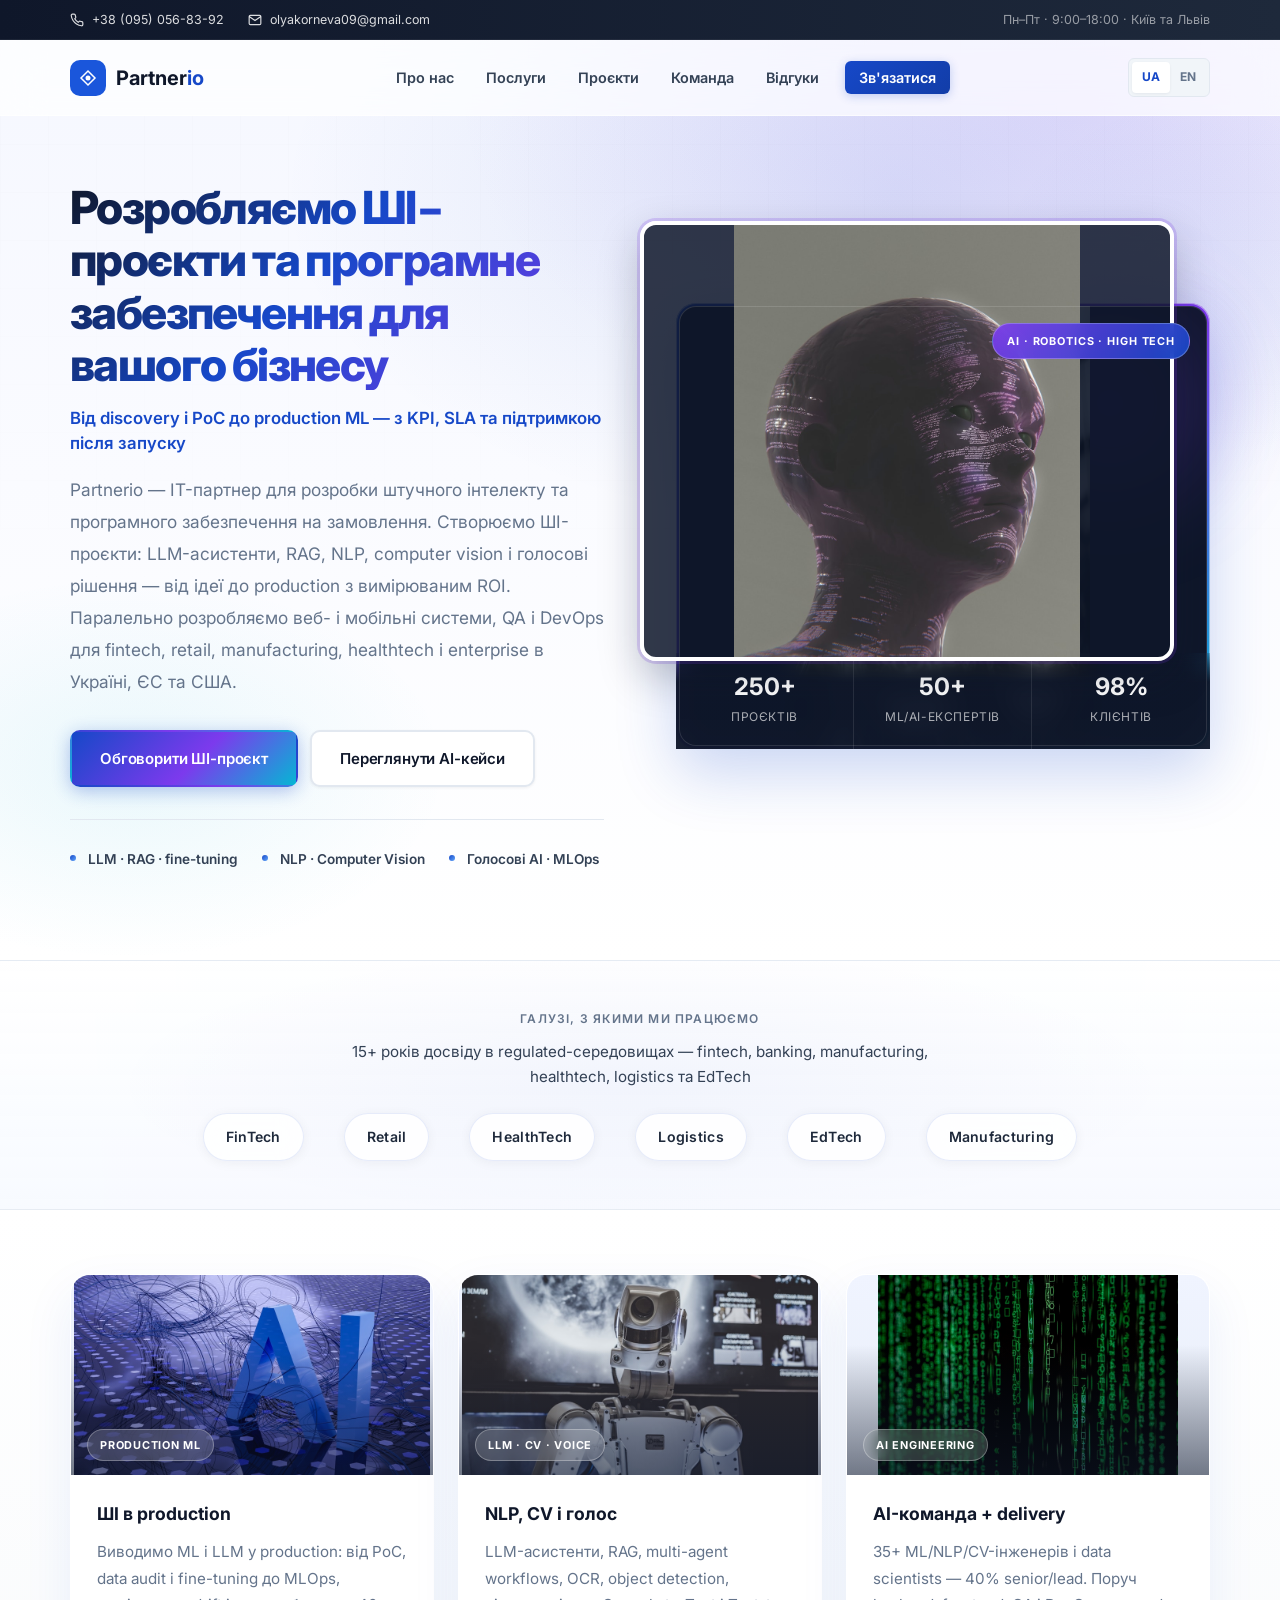
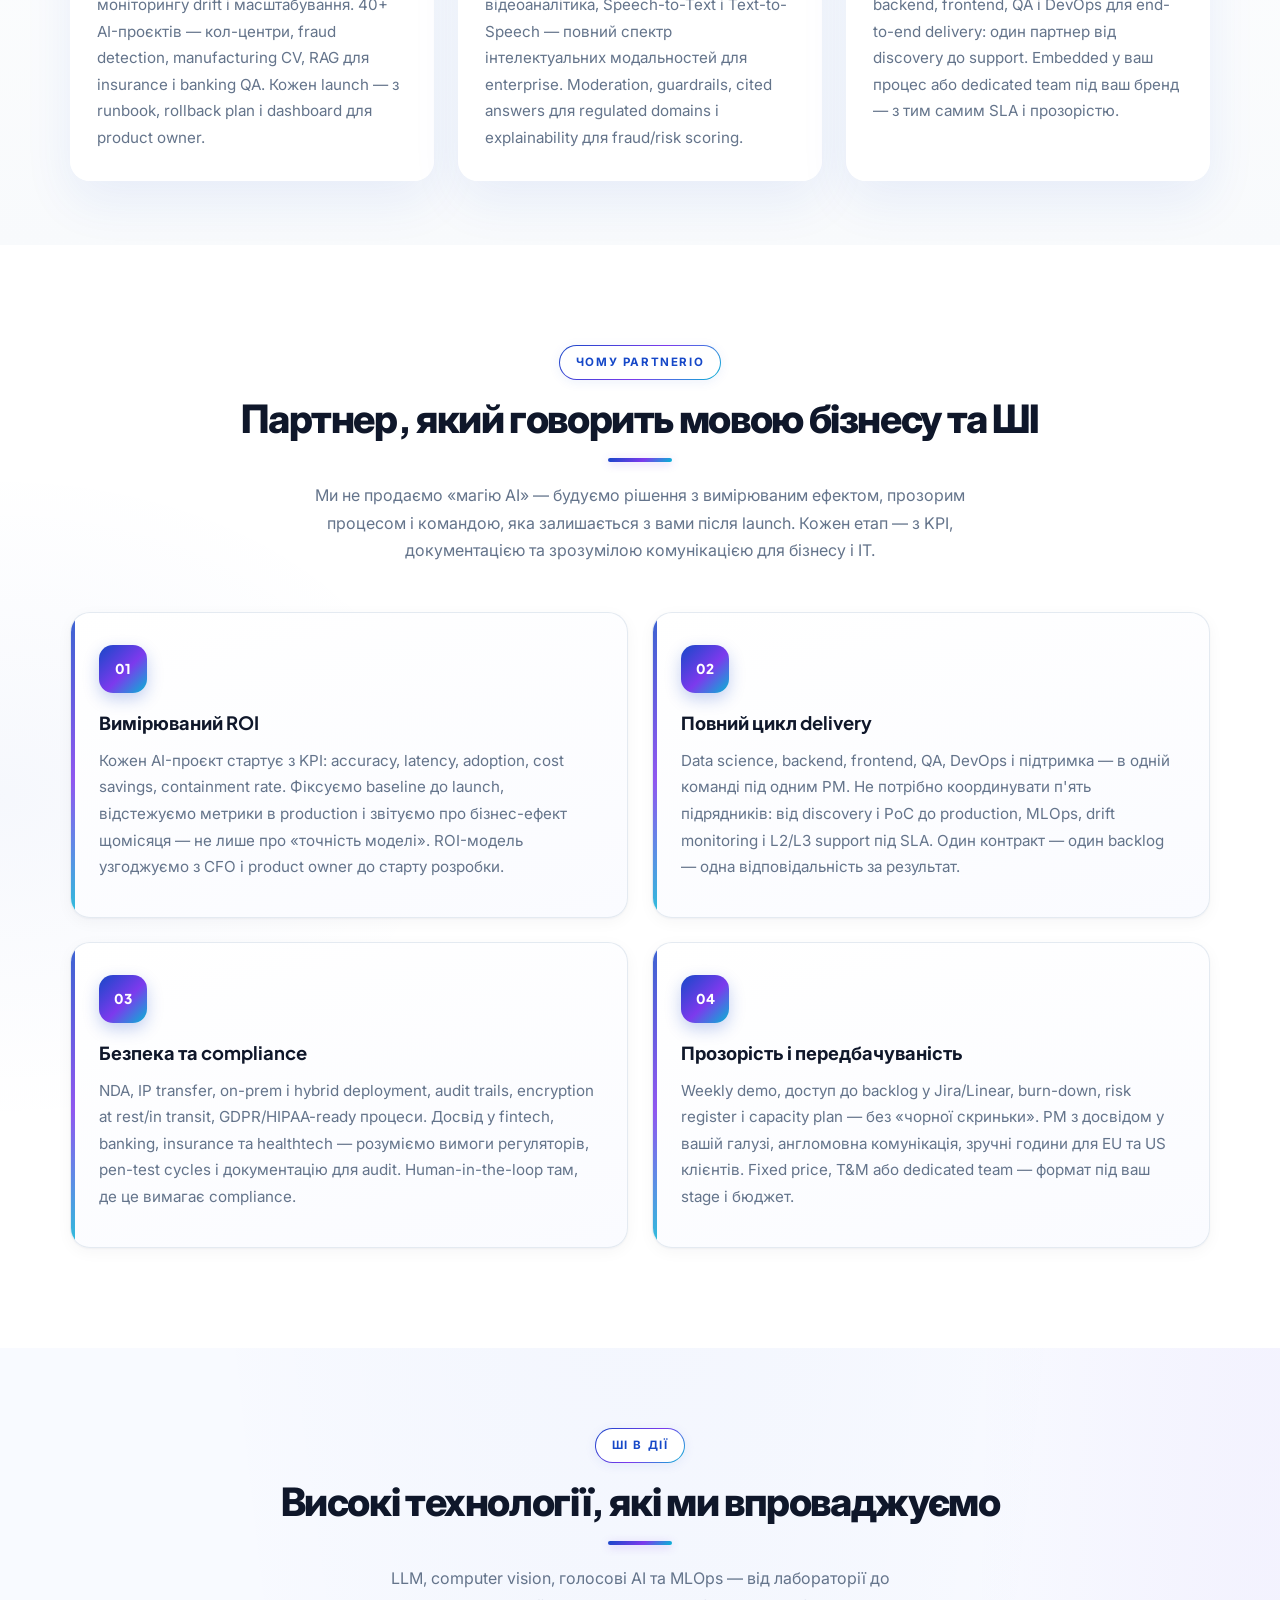
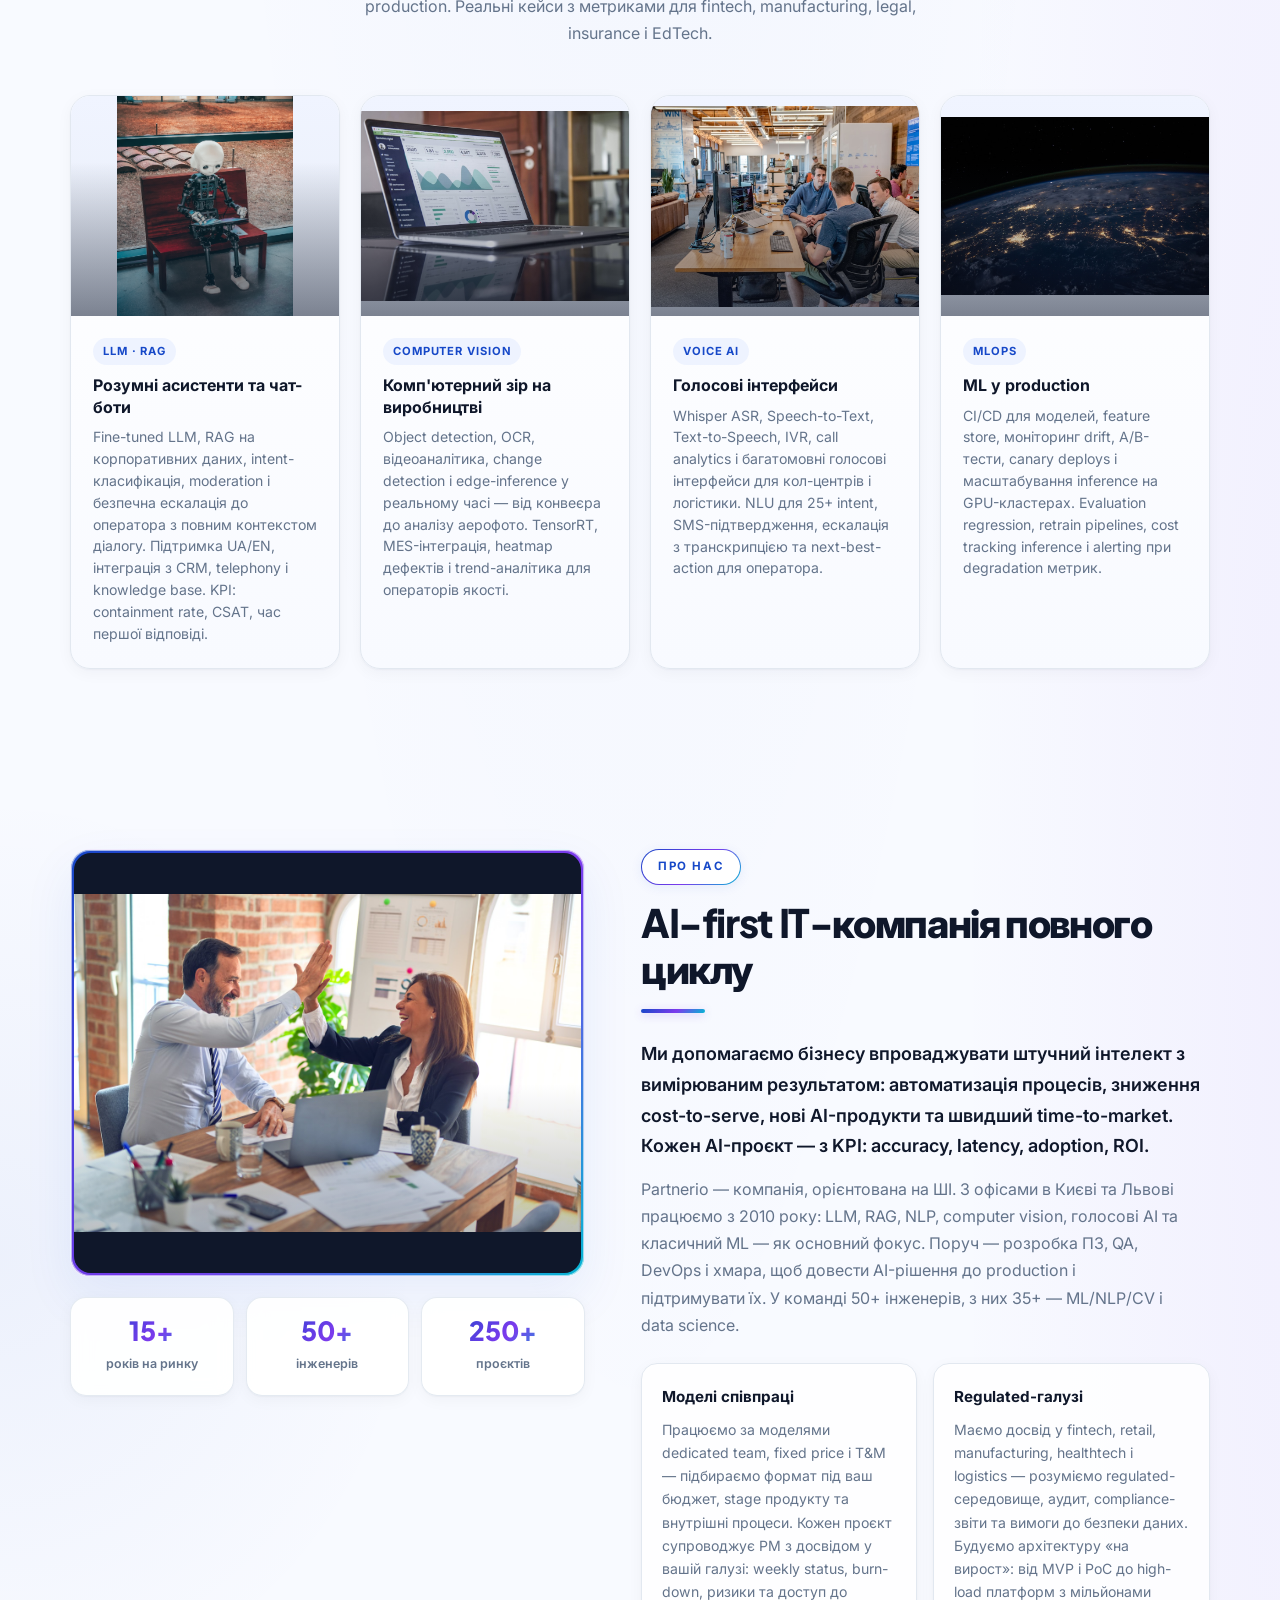
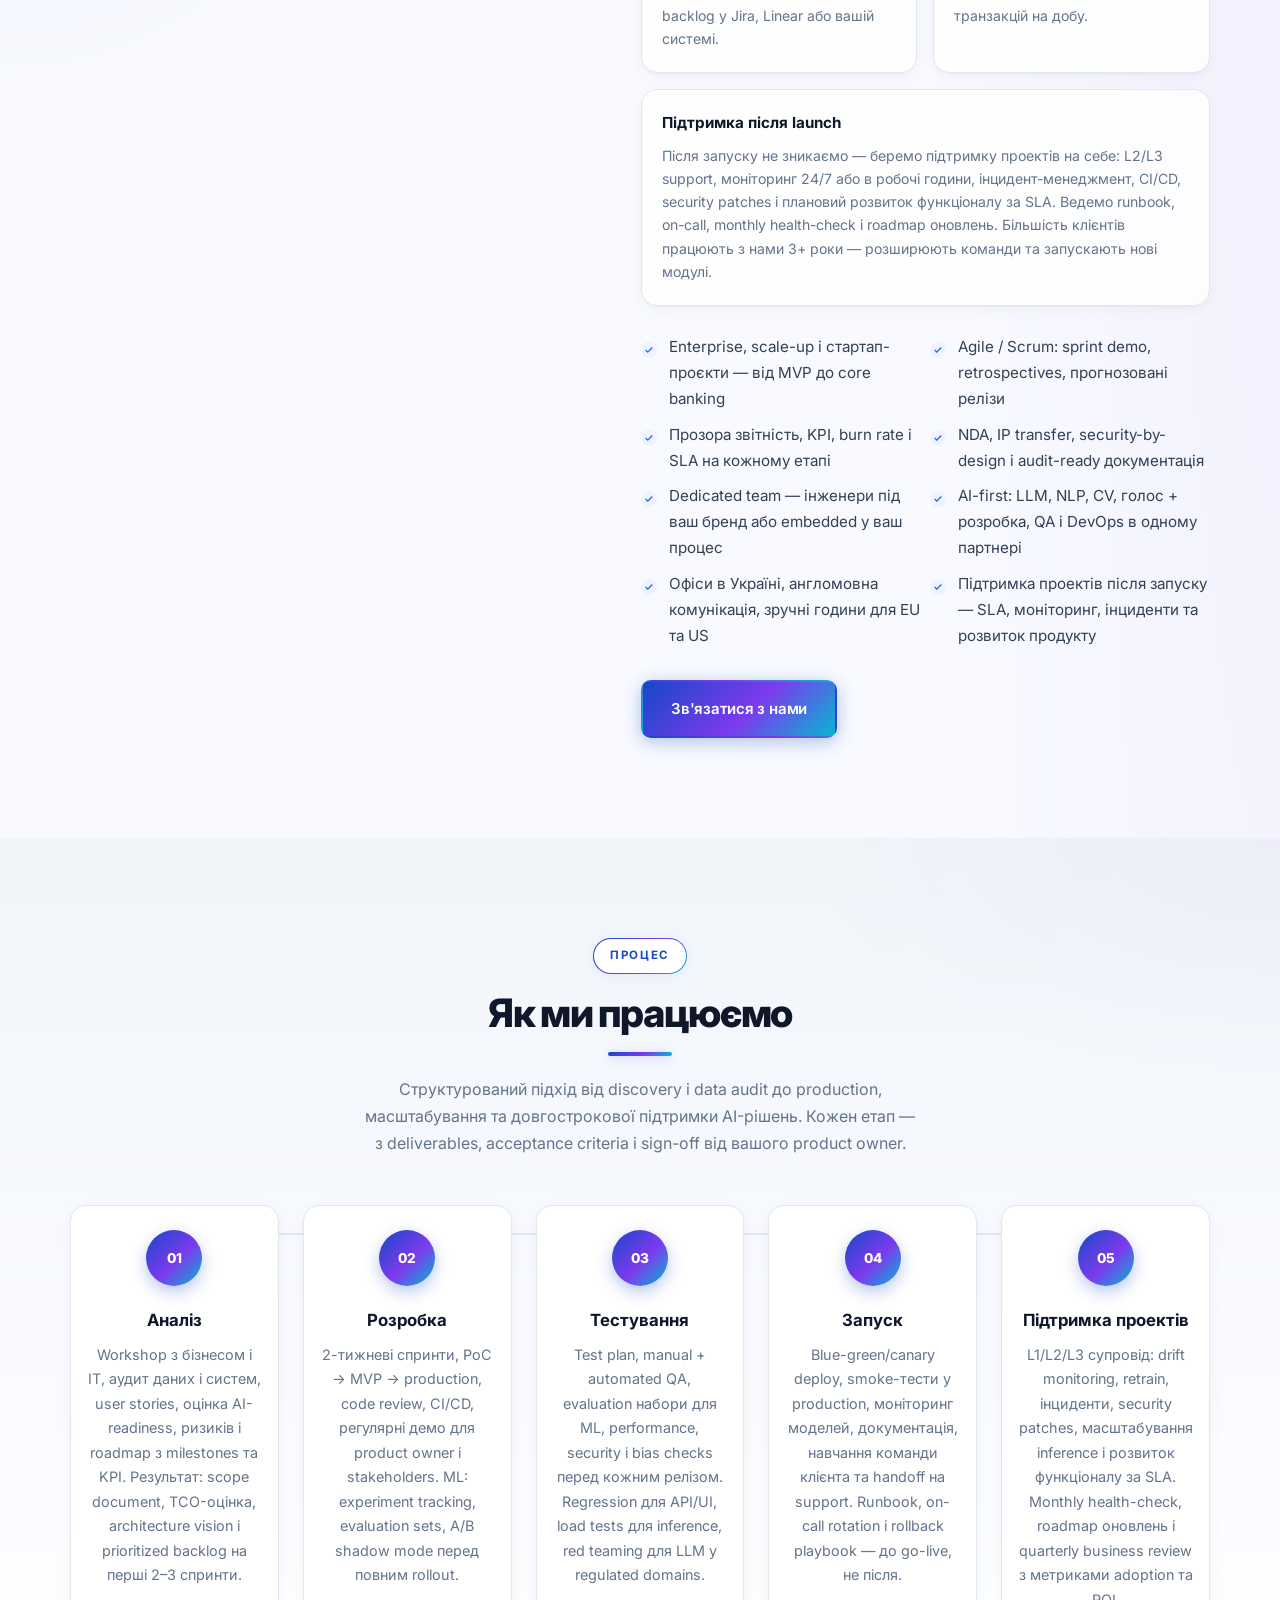
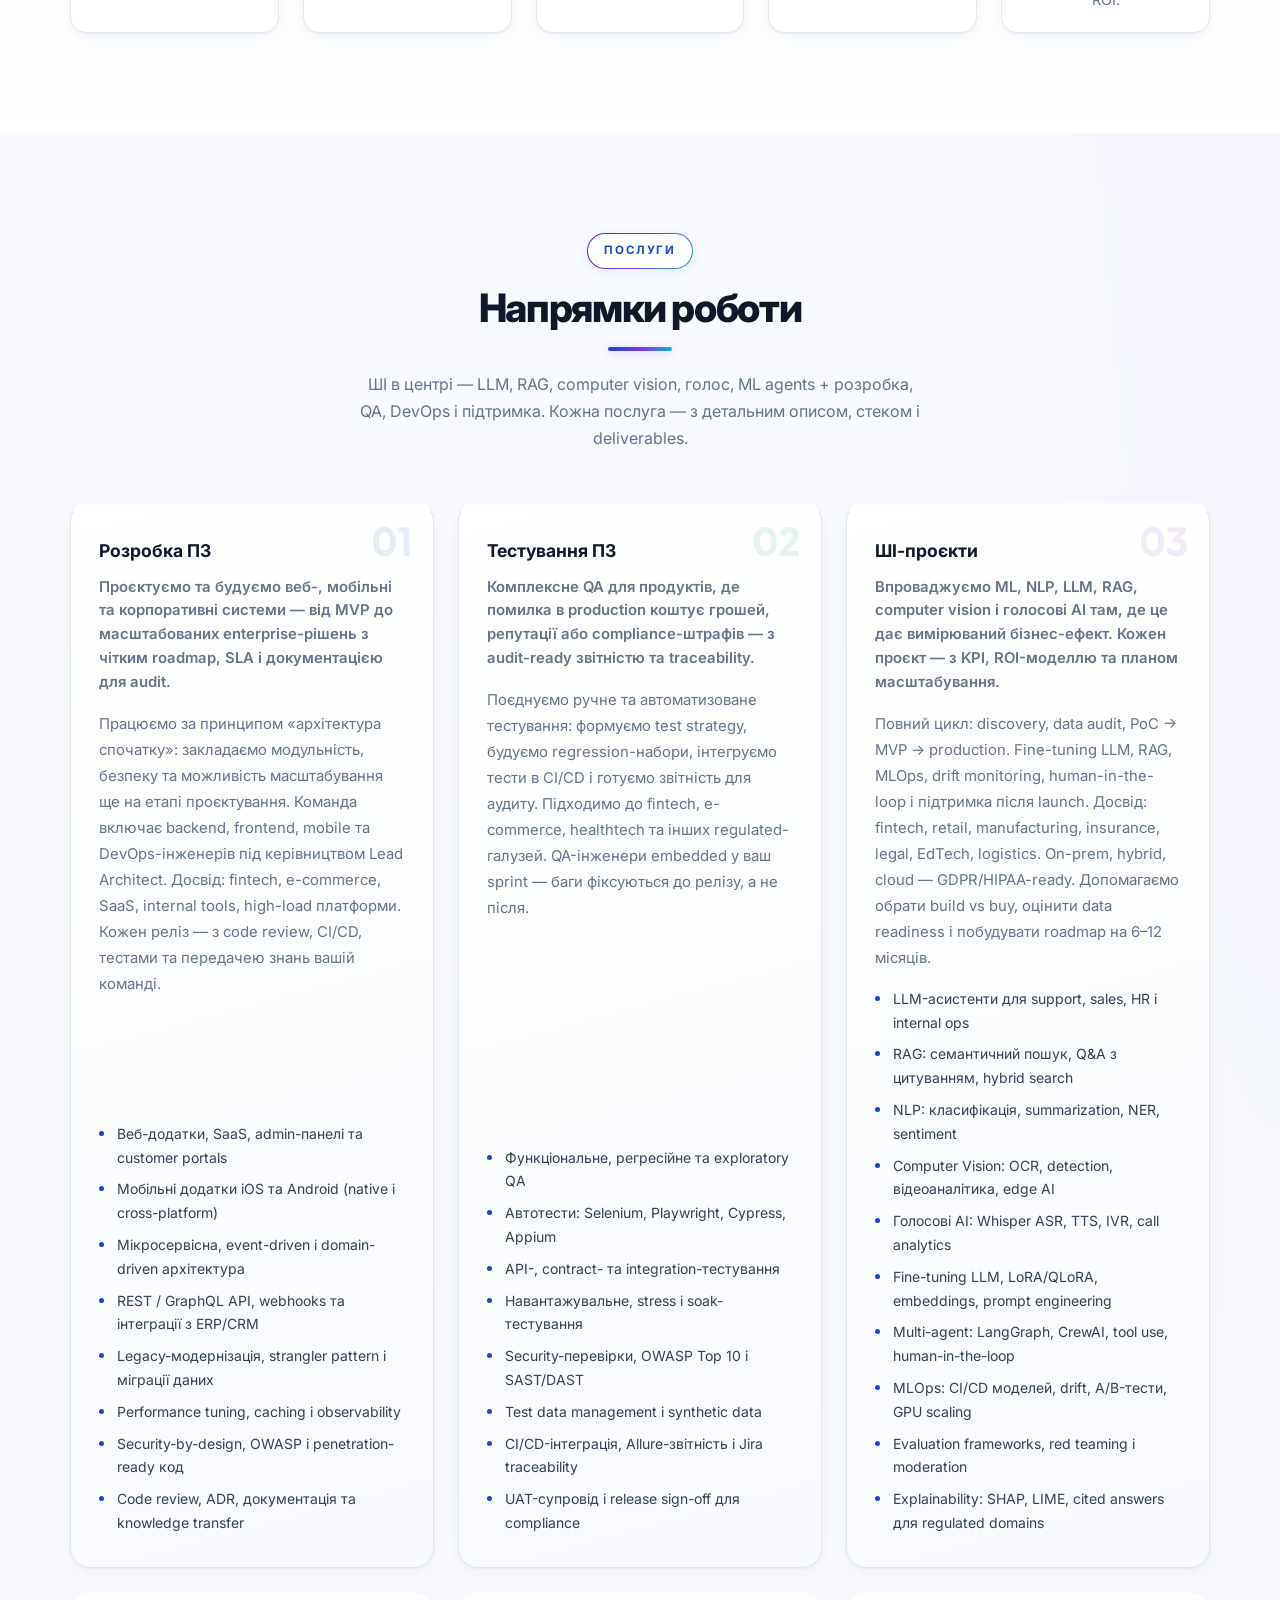
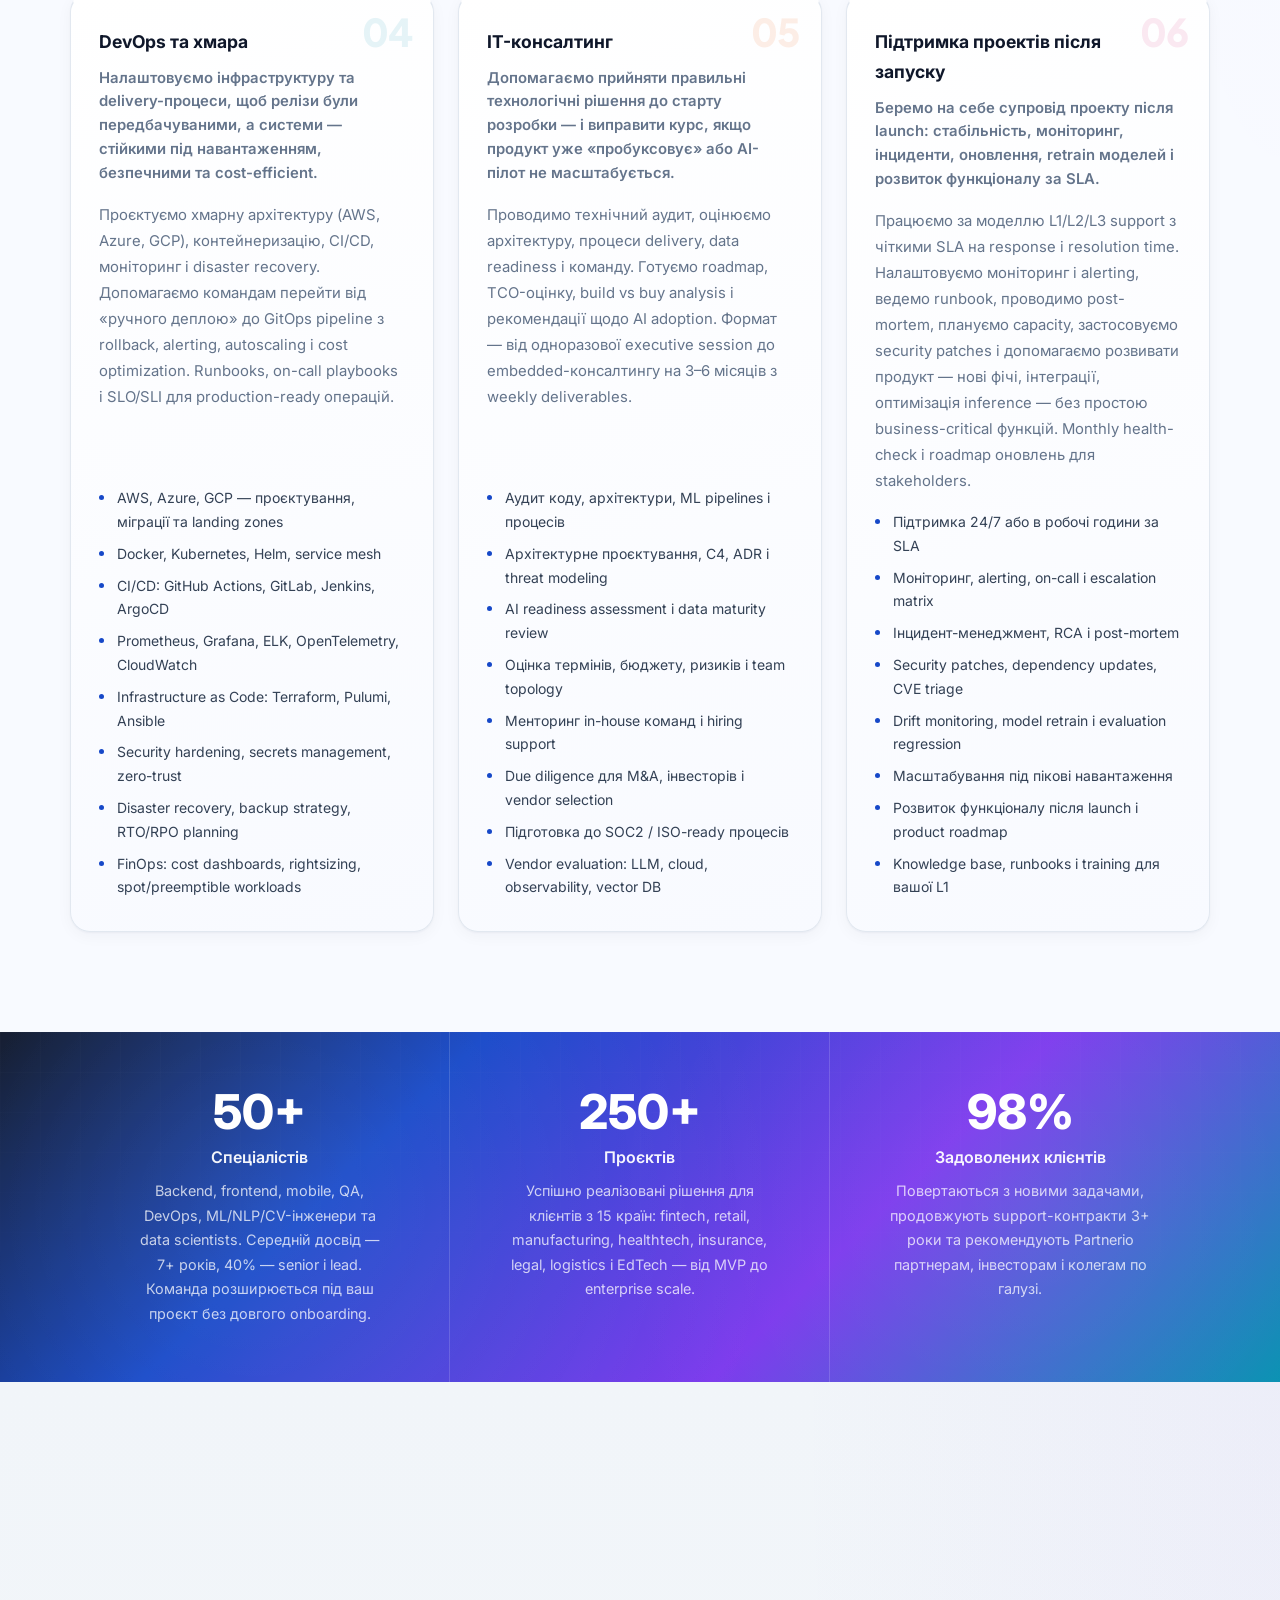
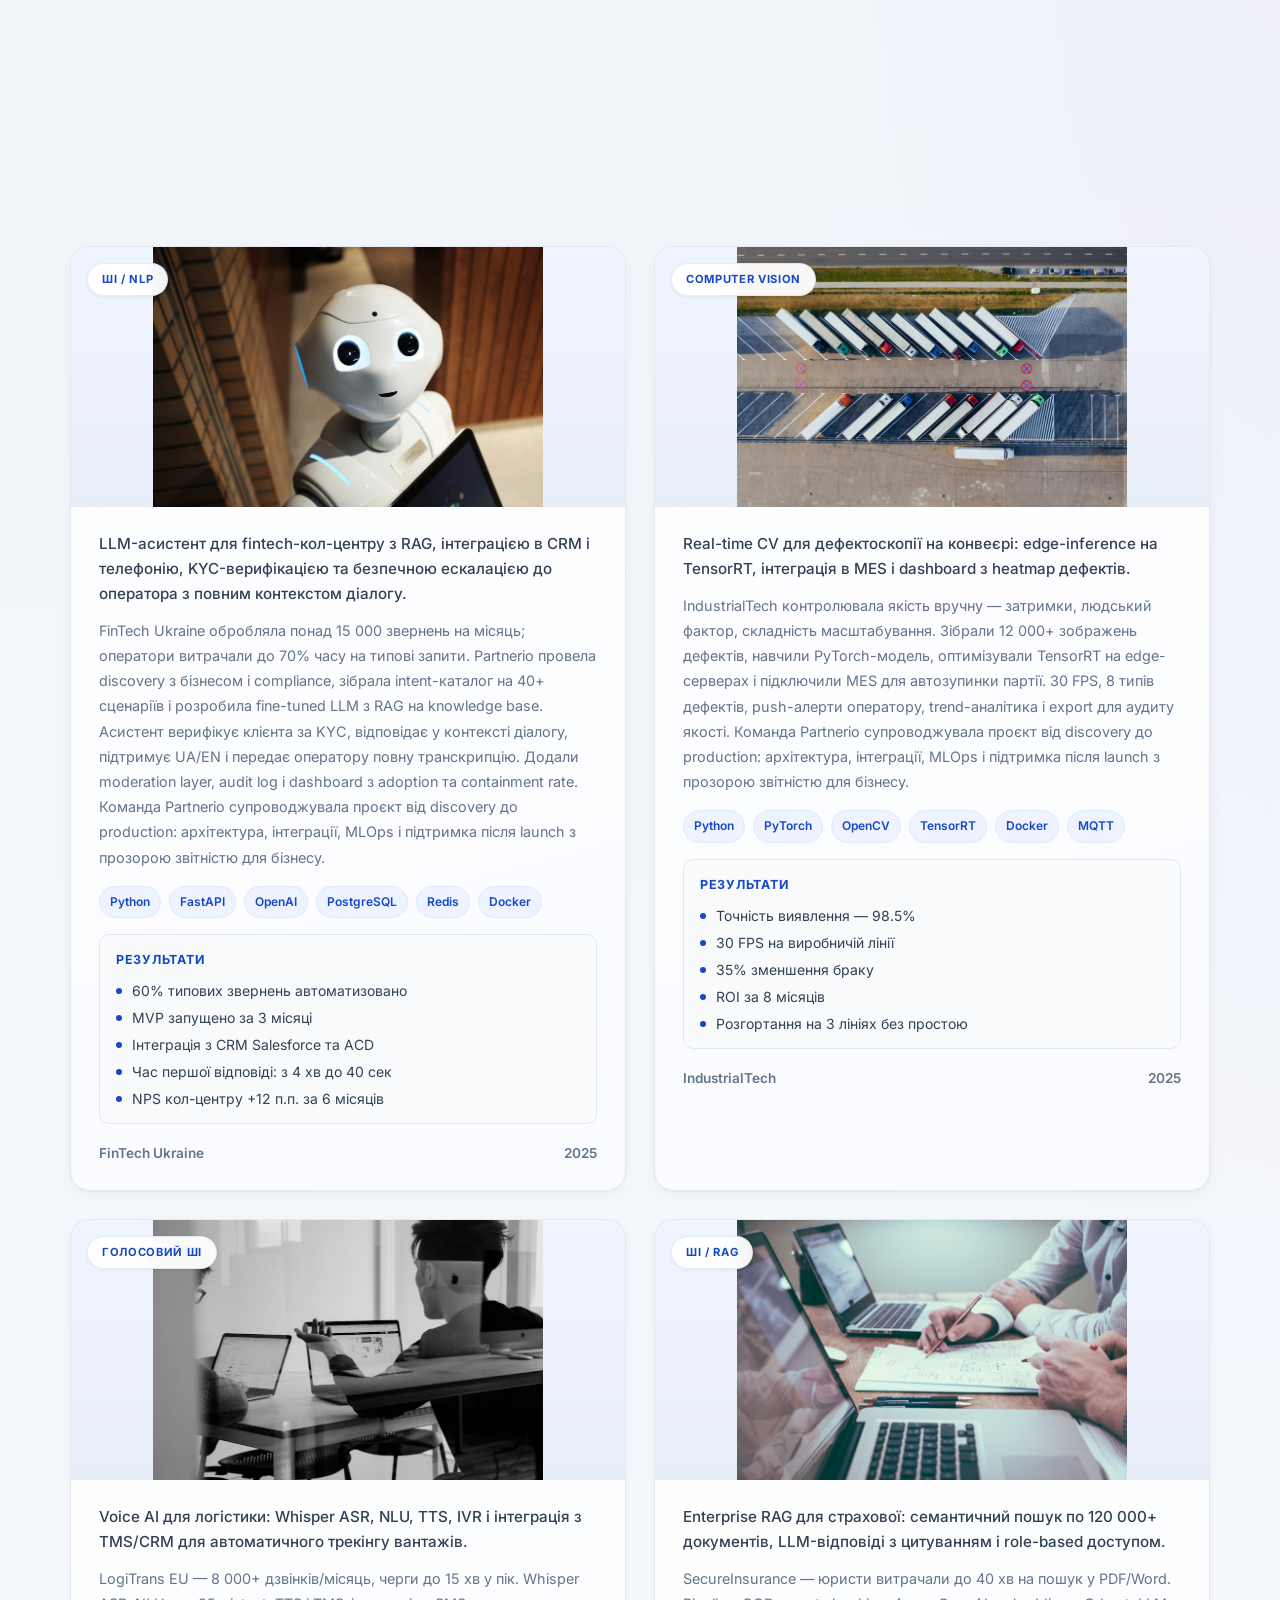
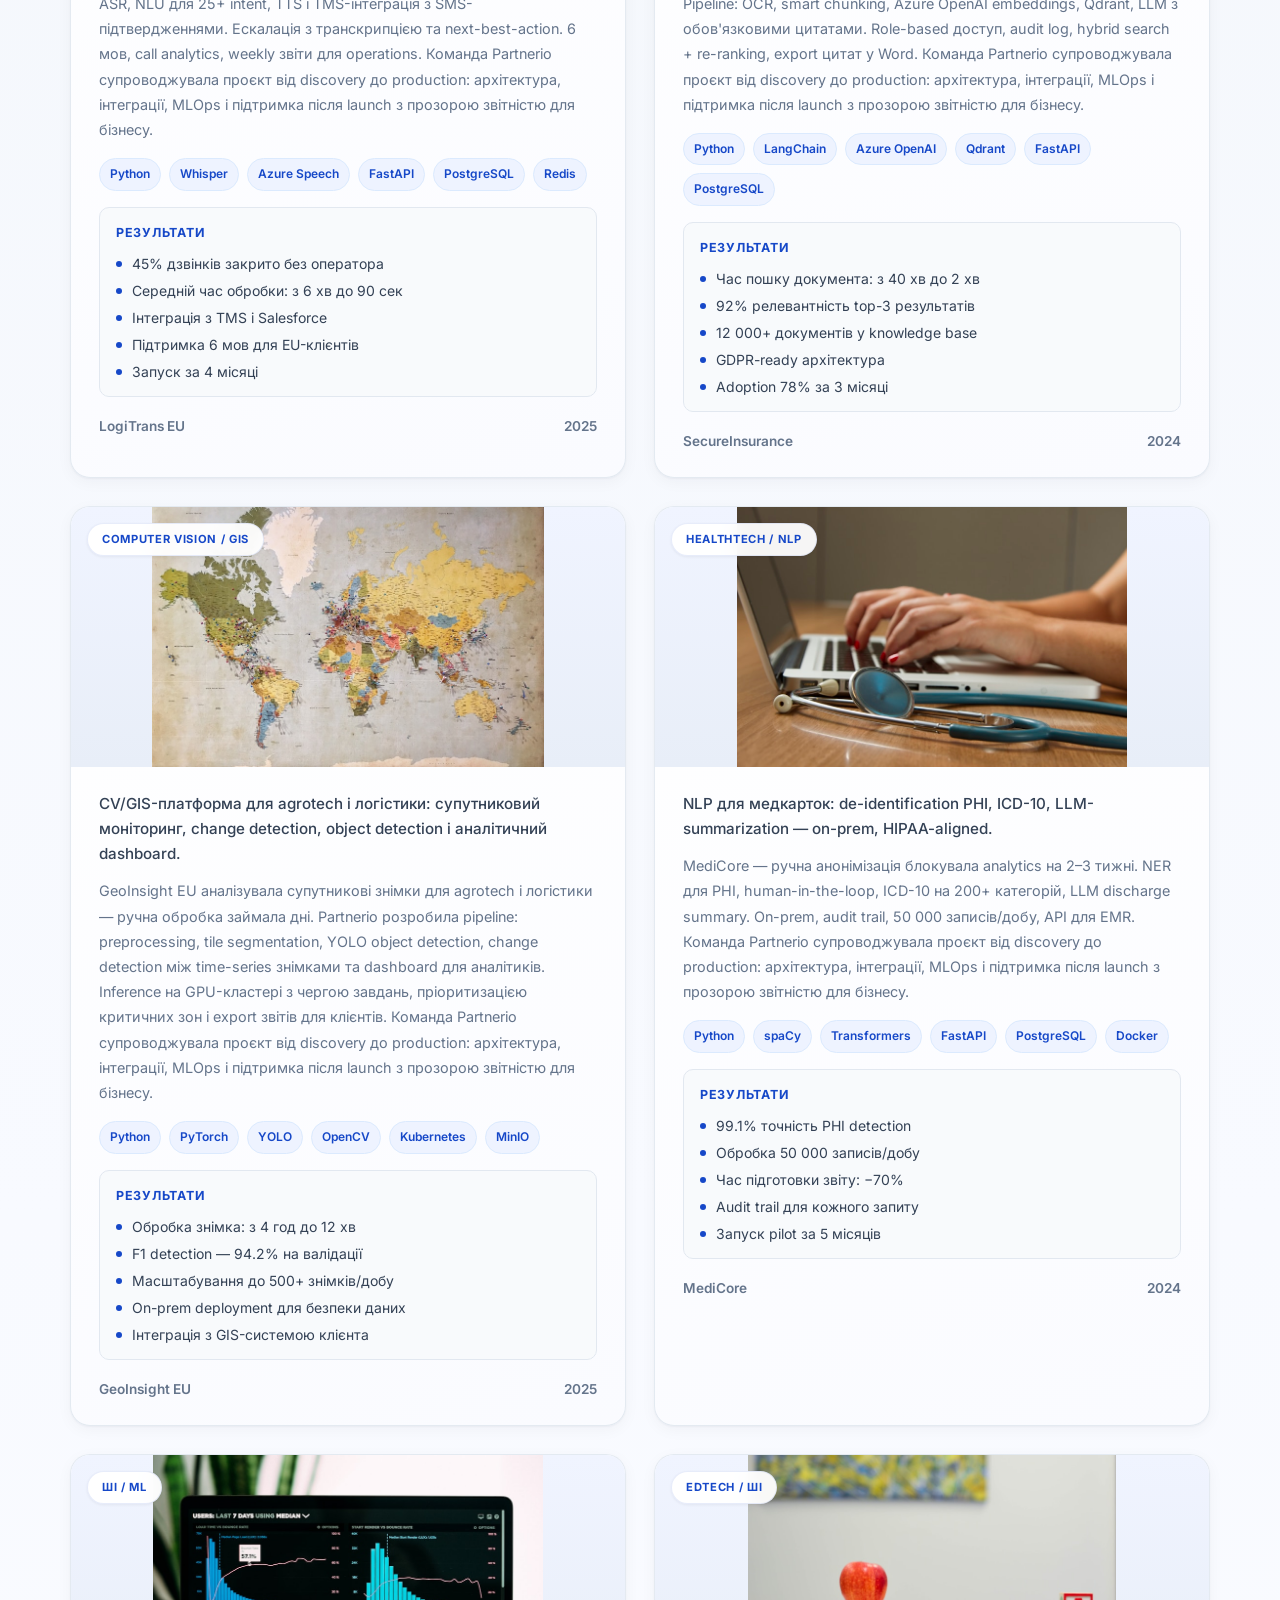
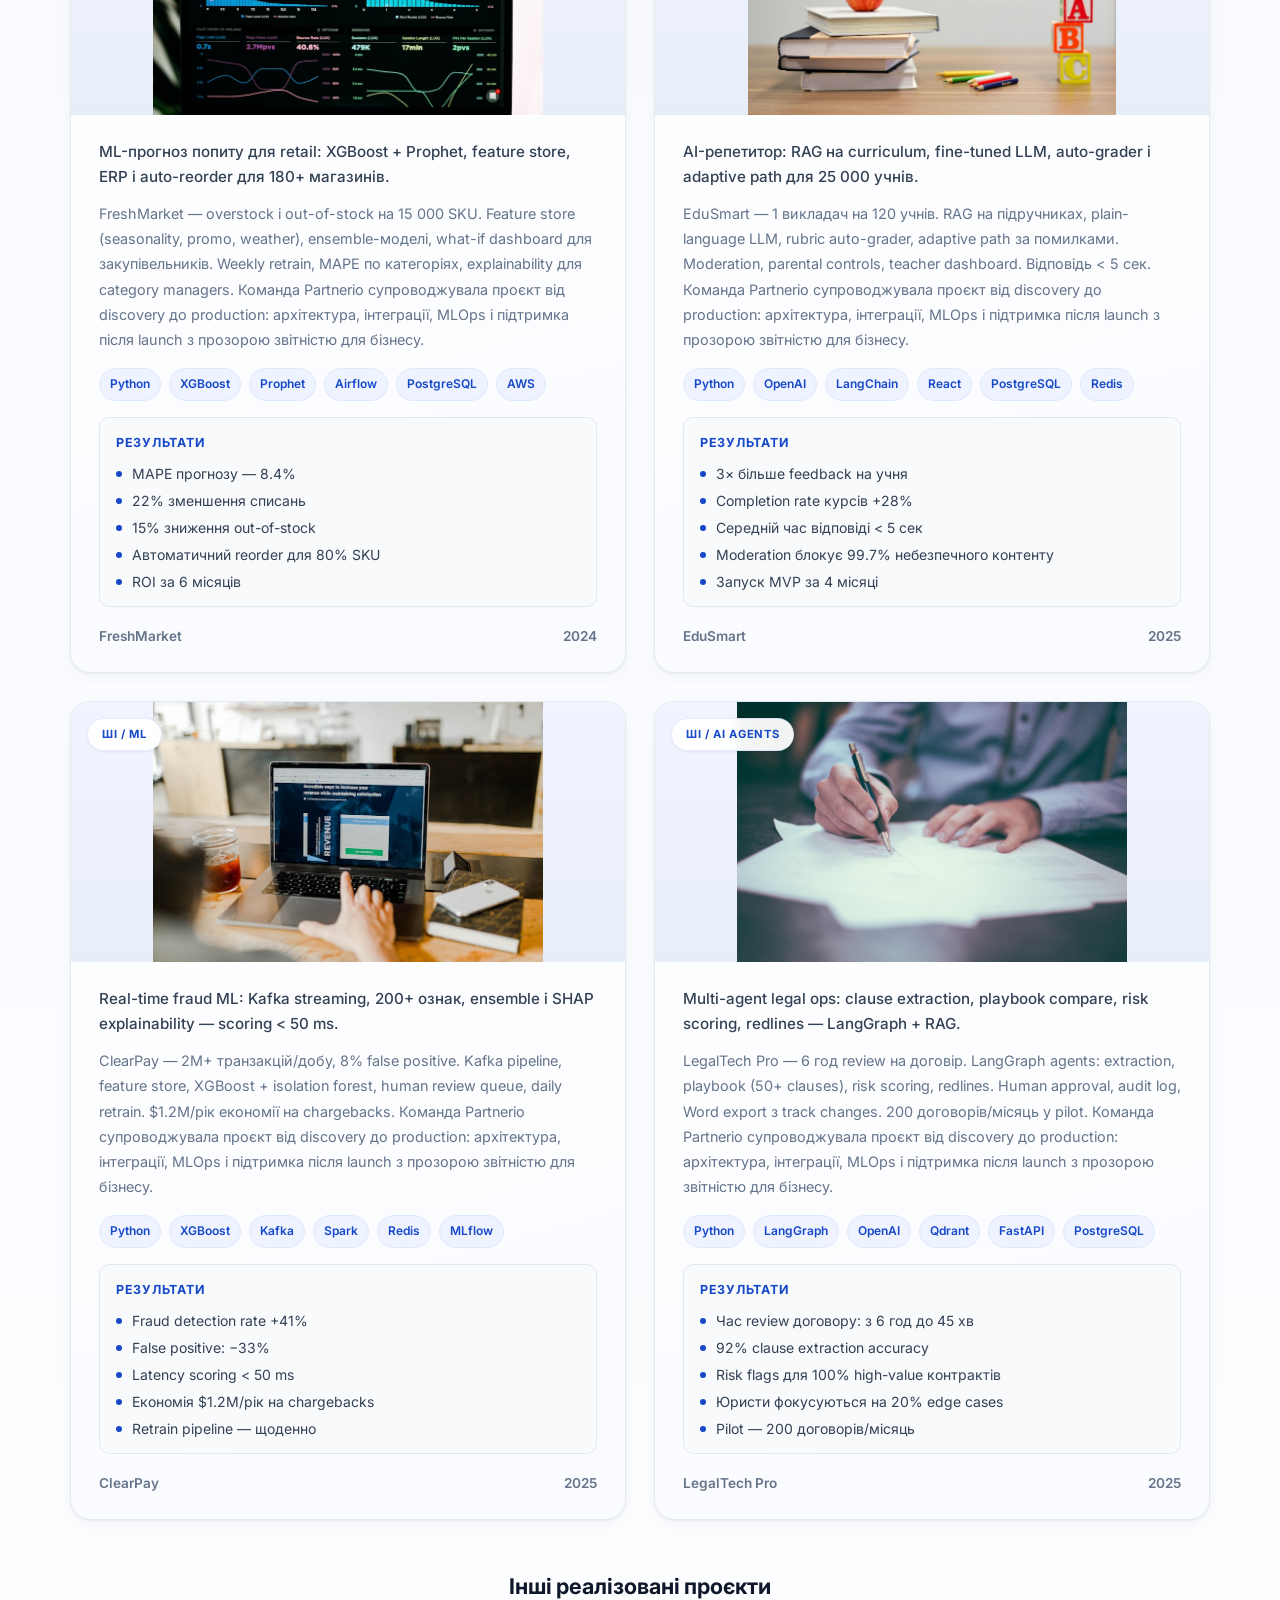
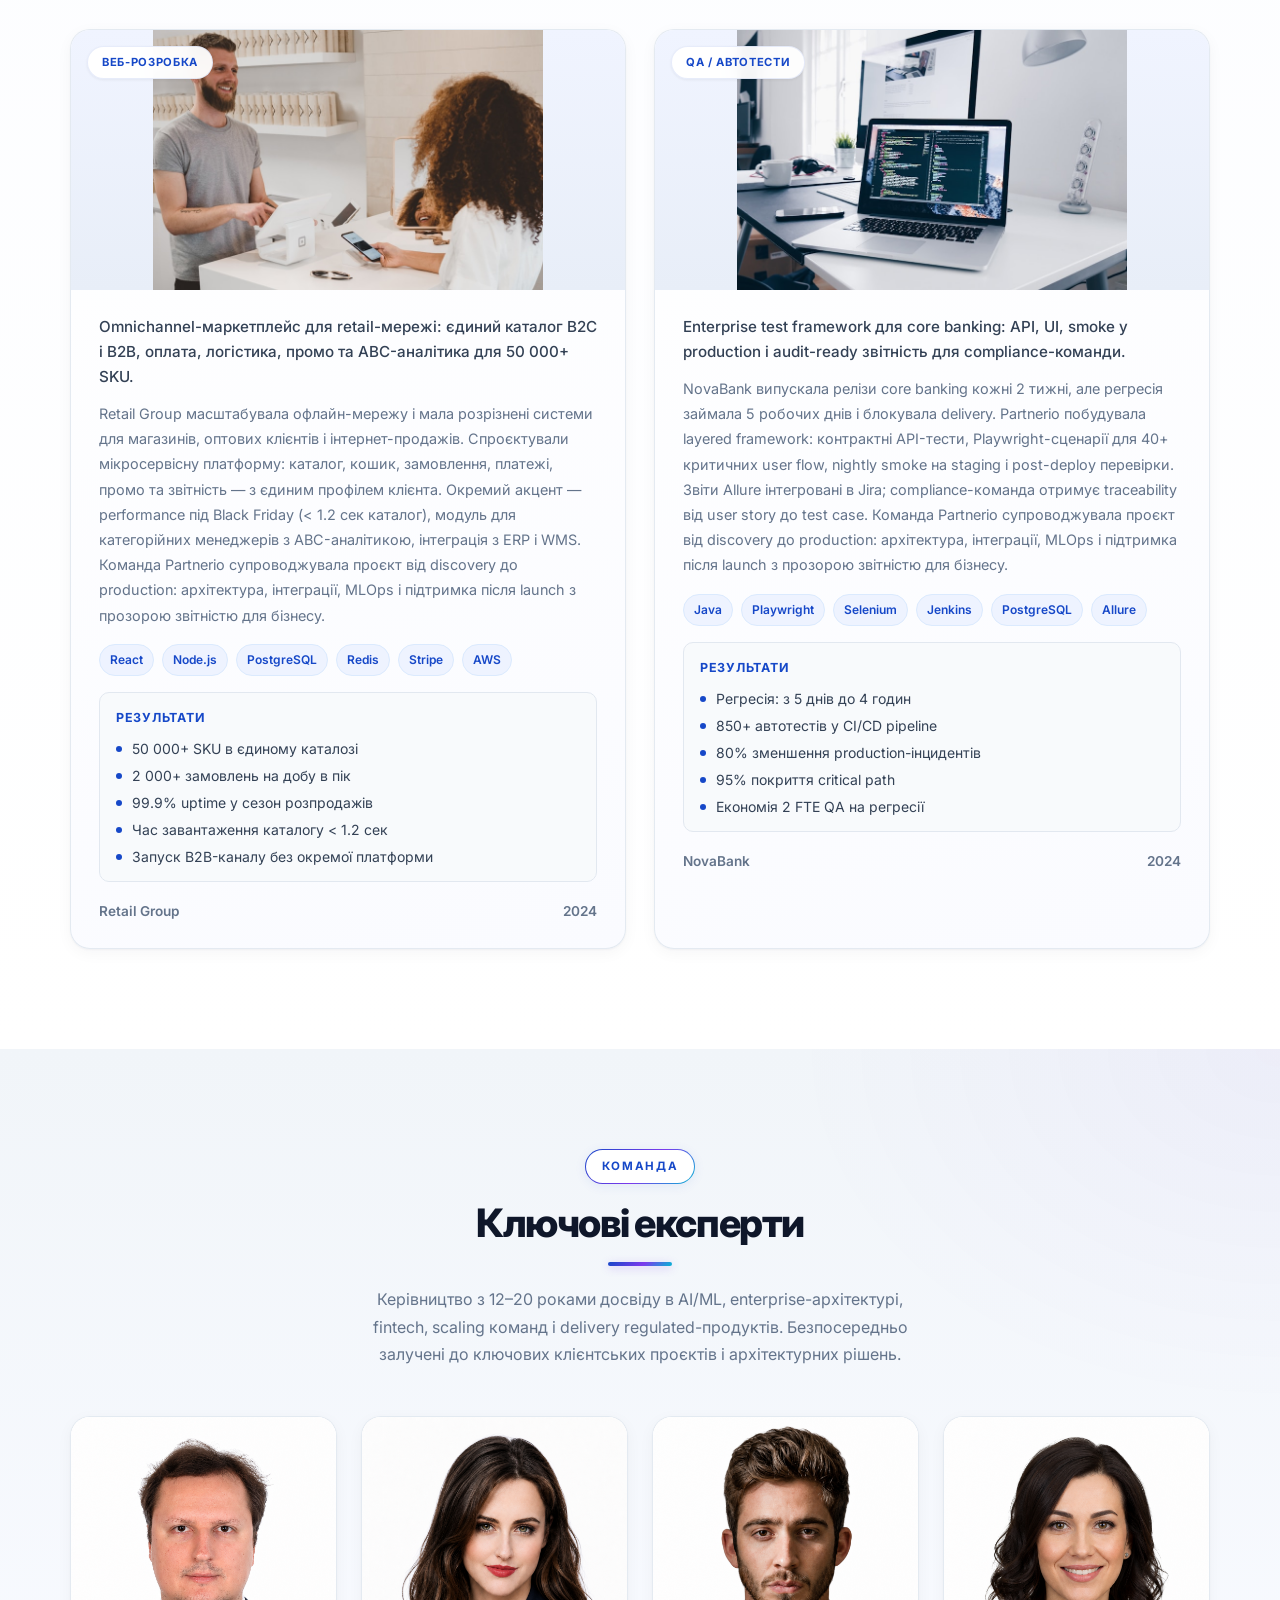
==== index.html @ f4045353 "fixes" ====
<!DOCTYPE html>
<html lang="uk">
<head>
  <meta charset="UTF-8">
  <meta name="viewport" content="width=device-width, initial-scale=1.0">
  <meta name="description" content="Замовити розробку штучного інтелекту та програмного забезпечення: LLM, RAG, NLP, computer vision, MLOps. IT-компанія Partnerio з 2010 року — Київ, Львів, remote EU/US. 50+ інженерів, 250+ проєктів, безкоштовний discovery call.">
  <meta name="keywords" content="розробка штучного інтелекту, розробка ШІ, розробка програмного забезпечення на замовлення, замовити розробку ПЗ, IT-компанія Київ, IT аутсорсинг Україна, LLM розробка, RAG, NLP, computer vision, MLOps, DevOps, Partnerio, розробка AI проєктів">
  <meta name="robots" content="index, follow, max-image-preview:large">
  <meta name="googlebot" content="index, follow">
  <meta name="author" content="Partnerio">
  <meta name="geo.region" content="UA-30">
  <meta name="geo.placename" content="Kyiv, Lviv, Ukraine">
  <meta name="theme-color" content="#1648c8">
  <link rel="canonical" href="https://niamey.github.io/partnerio/" id="canonical-link">
  <link rel="alternate" hreflang="uk" href="https://niamey.github.io/partnerio/">
  <link rel="alternate" hreflang="en" href="https://niamey.github.io/partnerio/?lang=en">
  <link rel="alternate" hreflang="x-default" href="https://niamey.github.io/partnerio/">
  <meta property="og:type" content="website">
  <meta property="og:site_name" content="Partnerio">
  <meta property="og:url" content="https://niamey.github.io/partnerio/">
  <meta property="og:title" content="Partnerio | Розробка ШІ та програмного забезпечення на замовлення — Київ, Україна">
  <meta property="og:description" content="Замовити розробку штучного інтелекту та програмного забезпечення: LLM, RAG, NLP, computer vision, MLOps. IT-компанія Partnerio з 2010 року — Київ, Львів, remote EU/US. 50+ інженерів, 250+ проєктів, безкоштовний discovery call.">
  <meta property="og:image" content="https://niamey.github.io/partnerio/images/ai/hero.jpg">
  <meta property="og:locale" content="uk_UA">
  <meta property="og:locale:alternate" content="en_US">
  <meta name="twitter:card" content="summary_large_image">
  <meta name="twitter:title" content="Partnerio | Розробка ШІ та програмного забезпечення на замовлення — Київ, Україна">
  <meta name="twitter:description" content="Замовити розробку штучного інтелекту та програмного забезпечення: LLM, RAG, NLP, computer vision, MLOps. 50+ інженерів, 250+ проєктів, безкоштовний discovery call.">
  <meta name="twitter:image" content="https://niamey.github.io/partnerio/images/ai/hero.jpg">
  <title>Partnerio | Розробка ШІ та програмного забезпечення на замовлення — Київ, Україна</title>
  <link rel="preconnect" href="https://fonts.googleapis.com">
  <link rel="preconnect" href="https://fonts.gstatic.com" crossorigin>
  <link href="https://fonts.googleapis.com/css2?family=Inter:wght@400;500;600;700;800&family=Plus+Jakarta+Sans:wght@600;700;800&display=swap" rel="stylesheet">
  <link rel="stylesheet" href="css/style.css?v=20250708b">
  <script type="application/ld+json">
  {
    "@context": "https://schema.org",
    "@graph": [
      {
        "@type": "Organization",
        "@id": "https://niamey.github.io/partnerio/#organization",
        "name": "Partnerio",
        "url": "https://niamey.github.io/partnerio/",
        "logo": "https://niamey.github.io/partnerio/images/ai/hero.jpg",
        "image": "https://niamey.github.io/partnerio/images/ai/hero.jpg",
        "email": "olyakorneva09@gmail.com",
        "telephone": "+380950568392",
        "foundingDate": "2010",
        "address": {
          "@type": "PostalAddress",
          "addressLocality": "Kyiv",
          "addressCountry": "UA"
        },
        "areaServed": ["UA", "EU", "US"],
        "knowsAbout": [
          "Artificial Intelligence",
          "Machine Learning",
          "LLM",
          "RAG",
          "NLP",
          "Computer Vision",
          "Software Development",
          "DevOps",
          "Quality Assurance"
        ],
        "description": "IT company specializing in AI projects and custom software development since 2010. Kyiv and Lviv, Ukraine.",
        "sameAs": []
      },
      {
        "@type": "WebSite",
        "@id": "https://niamey.github.io/partnerio/#website",
        "url": "https://niamey.github.io/partnerio/",
        "name": "Partnerio",
        "publisher": { "@id": "https://niamey.github.io/partnerio/#organization" },
        "inLanguage": ["uk-UA", "en-US"]
      },
      {
        "@type": "ProfessionalService",
        "@id": "https://niamey.github.io/partnerio/#service",
        "name": "Partnerio",
        "url": "https://niamey.github.io/partnerio/",
        "image": "https://niamey.github.io/partnerio/images/ai/hero.jpg",
        "provider": { "@id": "https://niamey.github.io/partnerio/#organization" },
        "areaServed": ["UA", "EU", "US"],
        "serviceType": [
          "AI project development",
          "Custom software development",
          "Software testing",
          "DevOps and cloud",
          "IT consulting"
        ],
        "description": "Development of AI projects and custom software for fintech, retail, manufacturing, healthtech, and enterprise."
      }
    ]
  }
  </script>
</head>
<body>
  <div class="topbar">
    <div class="container topbar__inner">
      <div class="topbar__contacts">
        <a href="tel:+380950568392">
          <svg width="14" height="14" viewBox="0 0 24 24" fill="none" stroke="currentColor" stroke-width="2"><path d="M22 16.92v3a2 2 0 0 1-2.18 2 19.79 19.79 0 0 1-8.63-3.07 19.5 19.5 0 0 1-6-6 19.79 19.79 0 0 1-3.07-8.67A2 2 0 0 1 4.11 2h3a2 2 0 0 1 2 1.72c.127.96.361 1.903.7 2.81a2 2 0 0 1-.45 2.11L8.09 9.91a16 16 0 0 0 6 6l1.27-1.27a2 2 0 0 1 2.11-.45c.907.339 1.85.573 2.81.7A2 2 0 0 1 22 16.92z"/></svg>
          +38 (095) 056-83-92
        </a>
        <a href="mailto:olyakorneva09@gmail.com">
          <svg width="14" height="14" viewBox="0 0 24 24" fill="none" stroke="currentColor" stroke-width="2"><path d="M4 4h16c1.1 0 2 .9 2 2v12c0 1.1-.9 2-2 2H4c-1.1 0-2-.9-2-2V6c0-1.1.9-2 2-2z"/><polyline points="22,6 12,13 2,6"/></svg>
          olyakorneva09@gmail.com
        </a>
      </div>
      <span class="topbar__note" data-i18n="topbar.hours">Пн–Пт · 9:00–18:00 · Київ та Львів</span>
    </div>
  </div>

  <header class="header" id="header">
    <div class="container header__inner">
      <a href="#" class="logo">
        <span class="logo__mark" aria-hidden="true">
          <svg viewBox="0 0 36 36" fill="none"><rect width="36" height="36" rx="10" fill="#1a56db"/><path d="M11 18L18 11L25 18L18 25L11 18Z" stroke="#fff" stroke-width="1.5"/><circle cx="18" cy="18" r="2.5" fill="#fff"/></svg>
        </span>
        <span class="logo__text">Partner<span>io</span></span>
      </a>
      <nav class="nav" id="nav">
        <ul class="nav__list">
          <li><a href="#about" class="nav__link" data-section="about" data-i18n="nav.about">Про нас</a></li>
          <li><a href="#services" class="nav__link" data-section="services" data-i18n="nav.services">Послуги</a></li>
          <li><a href="#projects" class="nav__link" data-section="projects" data-i18n="nav.projects">Проєкти</a></li>
          <li><a href="#team" class="nav__link" data-section="team" data-i18n="nav.team">Команда</a></li>
          <li><a href="#reviews" class="nav__link" data-section="reviews" data-i18n="nav.reviews">Відгуки</a></li>
          <li><a href="#contact" class="nav__link nav__link--cta" data-section="contact" data-i18n="nav.contact">Зв'язатися</a></li>
        </ul>
      </nav>
      <div class="header__actions">
        <div class="lang-switch" id="lang-switch">
          <button type="button" class="lang-switch__btn active" data-lang="uk" aria-label="Українська">UA</button>
          <button type="button" class="lang-switch__btn" data-lang="en" aria-label="English">EN</button>
        </div>
        <button class="burger" id="burger" data-i18n-aria="nav.menu" aria-label="Меню"><span></span><span></span><span></span></button>
      </div>
    </div>
  </header>

  <main>
    <section class="hero" id="hero">
      <div class="container hero__wrap">
        <div class="hero__content">
          <h1 class="hero__title" data-i18n="hero.title">Розробляємо ШІ-проєкти та програмне забезпечення для вашого бізнесу</h1>
          <p class="hero__tagline" data-i18n="hero.tagline">Від discovery і PoC до production ML — з KPI, SLA та підтримкою після запуску</p>
          <p class="hero__text" data-i18n="hero.text">Partnerio — AI-first партнер для компаній, які будують продукти на штучному інтелекті: LLM-асистенти, RAG, NLP, computer vision і голосові рішення. Допомагаємо пройти шлях від ідеї до production з вимірюваним ROI — accuracy, latency, adoption і cost savings. Поруч — надійна розробка ПЗ, QA і DevOps для fintech, retail, manufacturing, healthtech і enterprise в Україні, ЄС та США. Працюємо прозоро: weekly demo, KPI dashboard і команда, яка залишається після launch.</p>
          <div class="hero__actions">
            <a href="#contact" class="btn btn--primary" data-i18n="hero.cta1">Обговорити ШІ-проєкт</a>
            <a href="#projects" class="btn btn--outline" data-i18n="hero.cta2">Переглянути AI-кейси</a>
          </div>
          <ul class="hero__certs">
            <li data-i18n="hero.cert1">LLM · RAG · fine-tuning</li>
            <li data-i18n="hero.cert2">NLP · Computer Vision</li>
            <li data-i18n="hero.cert3">Голосові AI · MLOps</li>
          </ul>
        </div>
        <div class="hero__visual">
          <img class="hero__visual-main" src="images/ai/hero.jpg?v=20250707y" data-i18n-alt="hero.imgAlt" alt="Сучасний робот та штучний інтелект — Partnerio">
          <img class="hero__visual-accent" src="images/ai/hero-accent.jpg?v=20250707y" data-i18n-alt="hero.accentAlt" alt="" aria-hidden="true">
          <div class="hero__visual-glow" aria-hidden="true"></div>
          <span class="hero__visual-badge" data-i18n="hero.visualBadge">AI · Robotics · High Tech</span>
          <div class="hero__stats">
            <div><strong>250+</strong><span data-i18n="hero.stat1">проєктів</span></div>
            <div><strong>50+</strong><span data-i18n="hero.stat2">ML/AI-експертів</span></div>
            <div><strong>98%</strong><span data-i18n="hero.stat3">клієнтів</span></div>
          </div>
        </div>
      </div>
    </section>

    <section class="trust-bar">
      <div class="container trust-bar__inner">
        <p class="trust-bar__title" data-i18n="trust.title">Галузі, з якими ми працюємо</p>
        <p class="trust-bar__subtitle" data-i18n="trust.subtitle">15+ років досвіду в regulated-середовищах — fintech, banking, manufacturing, healthtech, logistics та EdTech</p>
        <div class="trust-bar__logos">
          <span>FinTech</span><span>Retail</span><span>HealthTech</span><span>Logistics</span><span>EdTech</span><span>Manufacturing</span>
        </div>
      </div>
    </section>

    <section class="features-strip">
      <div class="container features-strip__grid">
        <article class="feature-card feature-card--media reveal">
          <div class="feature-card__media">
            <img src="images/ai/about-ai.jpg" data-i18n-alt="features.f1imgAlt" alt="MLOps та ШІ в production" loading="lazy">
            <span class="feature-card__chip" data-i18n="features.f1chip">Production ML</span>
          </div>
          <div class="feature-card__content">
            <h3 data-i18n="features.f1title">ШІ в production</h3>
            <p data-i18n="features.f1text">Виводимо ML і LLM у production: від PoC, data audit і fine-tuning до MLOps, моніторингу drift і масштабування. 40+ AI-проєктів — кол-центри, fraud detection, manufacturing CV, RAG для insurance і banking QA.</p>
          </div>
        </article>
        <article class="feature-card feature-card--media reveal">
          <div class="feature-card__media">
            <img src="images/ai/about-main.jpg" data-i18n-alt="features.f2imgAlt" alt="LLM, NLP та computer vision" loading="lazy">
            <span class="feature-card__chip" data-i18n="features.f2chip">LLM · CV · Voice</span>
          </div>
          <div class="feature-card__content">
            <h3 data-i18n="features.f2title">NLP, CV і голос</h3>
            <p data-i18n="features.f2text">LLM-асистенти, RAG, multi-agent workflows, OCR, object detection, відеоаналітика, Speech-to-Text і Text-to-Speech — повний спектр інтелектуальних модальностей для enterprise.</p>
          </div>
        </article>
        <article class="feature-card feature-card--media reveal">
          <div class="feature-card__media">
            <img src="images/ai/about-data.jpg" data-i18n-alt="features.f3imgAlt" alt="AI-команда та інженерія" loading="lazy">
            <span class="feature-card__chip" data-i18n="features.f3chip">AI Engineering</span>
          </div>
          <div class="feature-card__content">
            <h3 data-i18n="features.f3title">AI-команда + delivery</h3>
            <p data-i18n="features.f3text">35+ ML/NLP/CV-інженерів і data scientists — 40% senior/lead. Поруч backend, frontend, QA і DevOps для end-to-end delivery: один партнер від discovery до support.</p>
          </div>
        </article>
      </div>
    </section>

    <section class="section section--why" id="why">
      <div class="container">
        <div class="section-head reveal">
          <span class="section-label" id="why-label">Чому Partnerio</span>
          <h2 class="section-title" id="why-title">Партнер, який говорить мовою бізнесу та ШІ</h2>
          <div class="section-line section-line--center"></div>
          <p class="text-body text-center text-center--wide" id="why-subtitle">Ми не продаємо «магію AI» — будуємо рішення з вимірюваним ефектом, прозорим процесом і командою, яка залишається з вами після launch. Кожен етап — з KPI, документацією та зрозумілою комунікацією для бізнесу і IT.</p>
        </div>
        <div class="why-grid">
          <article class="why-card reveal">
            <span class="why-card__num">01</span>
            <h3 id="why-w1-title">Вимірюваний ROI</h3>
            <p id="why-w1-text">Кожен AI-проєкт стартує з KPI: accuracy, latency, adoption, cost savings, containment rate. Фіксуємо baseline до launch, відстежуємо метрики в production і звітуємо про бізнес-ефект щомісяця — не лише про «точність моделі». ROI-модель узгоджуємо з CFO і product owner до старту розробки.</p>
          </article>
          <article class="why-card reveal">
            <span class="why-card__num">02</span>
            <h3 id="why-w2-title">Повний цикл delivery</h3>
            <p id="why-w2-text">Data science, backend, frontend, QA, DevOps і підтримка — в одній команді. Не потрібно координувати п'ять підрядників: від PoC до production і L2/L3 support під SLA.</p>
          </article>
          <article class="why-card reveal">
            <span class="why-card__num">03</span>
            <h3 id="why-w3-title">Безпека та compliance</h3>
            <p id="why-w3-text">NDA, IP transfer, on-prem і hybrid deployment, audit trails, GDPR/HIPAA-ready процеси. Досвід у fintech, banking, insurance та healthtech — розуміємо вимоги регуляторів.</p>
          </article>
          <article class="why-card reveal">
            <span class="why-card__num">04</span>
            <h3 id="why-w4-title">Прозорість і передбачуваність</h3>
            <p id="why-w4-text">Weekly demo, доступ до backlog, burn-down і ризики — без «чорної скриньки». PM з досвідом у вашій галузі, англомовна комунікація, зручні години для EU та US клієнтів.</p>
          </article>
        </div>
      </div>
    </section>

    <section class="section ai-showcase" id="ai-showcase">
      <div class="container">
        <div class="section-head reveal">
          <span class="section-label" data-i18n="showcase.label">ШІ в дії</span>
          <h2 class="section-title" data-i18n="showcase.title">Високі технології, які ми впроваджуємо</h2>
          <div class="section-line section-line--center"></div>
          <p class="text-body text-center" data-i18n="showcase.subtitle">LLM, computer vision, голосові AI та MLOps — від лабораторії до production. Реальні кейси з метриками для fintech, manufacturing, legal, insurance і EdTech.</p>
        </div>
        <div class="ai-showcase__grid">
          <article class="ai-showcase__card reveal">
            <div class="ai-showcase__image">
              <img src="images/ai/gallery-llm.jpg" data-i18n-alt="showcase.llmAlt" alt="LLM та RAG">
            </div>
            <div class="ai-showcase__body">
              <span class="ai-showcase__tag" data-i18n="showcase.llmTag">LLM · RAG</span>
              <h3 data-i18n="showcase.llmTitle">Розумні асистенти та чат-боти</h3>
              <p data-i18n="showcase.llmText">Fine-tuned LLM, RAG на корпоративних даних, intent-класифікація, moderation і безпечна ескалація до оператора з повним контекстом діалогу.</p>
            </div>
          </article>
          <article class="ai-showcase__card reveal">
            <div class="ai-showcase__image">
              <img src="images/ai/gallery-cv.jpg" data-i18n-alt="showcase.cvAlt" alt="Computer Vision">
            </div>
            <div class="ai-showcase__body">
              <span class="ai-showcase__tag" data-i18n="showcase.cvTag">Computer Vision</span>
              <h3 data-i18n="showcase.cvTitle">Комп'ютерний зір на виробництві</h3>
              <p data-i18n="showcase.cvText">Object detection, OCR, відеоаналітика, change detection і edge-inference у реальному часі — від конвеєра до аналізу аерофото.</p>
            </div>
          </article>
          <article class="ai-showcase__card reveal">
            <div class="ai-showcase__image">
              <img src="images/ai/gallery-voice.jpg" data-i18n-alt="showcase.voiceAlt" alt="Голосові AI">
            </div>
            <div class="ai-showcase__body">
              <span class="ai-showcase__tag" data-i18n="showcase.voiceTag">Voice AI</span>
              <h3 data-i18n="showcase.voiceTitle">Голосові інтерфейси</h3>
              <p data-i18n="showcase.voiceText">Whisper ASR, Speech-to-Text, Text-to-Speech, IVR, call analytics і багатомовні голосові інтерфейси для кол-центрів і логістики.</p>
            </div>
          </article>
          <article class="ai-showcase__card reveal">
            <div class="ai-showcase__image">
              <img src="images/ai/gallery-mlops.jpg" data-i18n-alt="showcase.mlopsAlt" alt="MLOps">
            </div>
            <div class="ai-showcase__body">
              <span class="ai-showcase__tag" data-i18n="showcase.mlopsTag">MLOps</span>
              <h3 data-i18n="showcase.mlopsTitle">ML у production</h3>
              <p data-i18n="showcase.mlopsText">CI/CD для моделей, feature store, моніторинг drift, A/B-тести, canary deploys і масштабування inference на GPU-кластерах.</p>
            </div>
          </article>
        </div>
      </div>
    </section>

    <section class="section about" id="about">
      <div class="container about__grid">
        <div class="about__visual reveal">
          <div class="about__photo">
            <img src="images/ai/about-hero.jpg" data-i18n-alt="about.imgAltMain" alt="AI-команда Partnerio" loading="lazy">
            <div class="about__photo-shade" aria-hidden="true"></div>
          </div>
          <div class="about__metrics">
            <div class="about__metric">
              <strong>15+</strong>
              <span data-i18n="about.badge">років на ринку</span>
            </div>
            <div class="about__metric">
              <strong>50+</strong>
              <span data-i18n="about.metricTeam">інженерів</span>
            </div>
            <div class="about__metric">
              <strong>250+</strong>
              <span data-i18n="about.metricProjects">проєктів</span>
            </div>
          </div>
        </div>
        <div class="about__content reveal">
          <span class="section-label" data-i18n="about.label">Про нас</span>
          <h2 class="section-title" data-i18n="about.title">AI-first IT-компанія повного циклу</h2>
          <div class="section-line"></div>
          <p class="text-lead" data-i18n="about.lead">Ми допомагаємо бізнесу впроваджувати штучний інтелект з вимірюваним результатом: автоматизація процесів, зниження cost-to-serve, нові AI-продукти та швидший time-to-market. Кожен AI-проєкт — з KPI: accuracy, latency, adoption, ROI.</p>
          <p class="text-body" data-i18n="about.body">Partnerio — компанія, орієнтована на ШІ. З офісами в Києві та Львові працюємо з 2010 року: LLM, RAG, NLP, computer vision, голосові AI та класичний ML — як основний фокус. Поруч — розробка ПЗ, QA, DevOps і хмара, щоб довести AI-рішення до production і підтримувати їх. У команді 50+ інженерів, з них 35+ — ML/NLP/CV і data science.</p>
          <div class="about__highlights">
            <article class="about__highlight">
              <h3 data-i18n="about.h1">Моделі співпраці</h3>
              <p data-i18n="about.body2">Працюємо за моделями dedicated team, fixed price і T&M — підбираємо формат під ваш бюджет, stage продукту та внутрішні процеси. Кожен проєкт супроводжує PM з досвідом у вашій галузі: weekly status, burn-down, ризики та доступ до backlog у Jira, Linear або вашій системі.</p>
            </article>
            <article class="about__highlight">
              <h3 data-i18n="about.h2">Regulated-галузі</h3>
              <p data-i18n="about.body3">Маємо досвід у fintech, retail, manufacturing, healthtech і logistics — розуміємо regulated-середовище, аудит, compliance-звіти та вимоги до безпеки даних. Будуємо архітектуру «на вирост»: від MVP і PoC до high-load платформ з мільйонами транзакцій на добу.</p>
            </article>
            <article class="about__highlight about__highlight--wide">
              <h3 data-i18n="about.h3">Підтримка після launch</h3>
              <p data-i18n="about.body4">Після запуску не зникаємо — беремо підтримку проектів на себе: L2/L3 support, моніторинг 24/7 або в робочі години, інцидент-менеджмент, CI/CD, security patches і плановий розвиток функціоналу за SLA. Ведемо runbook, on-call, monthly health-check і roadmap оновлень. Більшість клієнтів працюють з нами 3+ роки — розширюють команди та запускають нові модулі.</p>
            </article>
          </div>
          <ul class="check-list check-list--grid">
            <li data-i18n="about.check1">Enterprise, scale-up і стартап-проєкти — від MVP до core banking</li>
            <li data-i18n="about.check2">Agile / Scrum: sprint demo, retrospectives, прогнозовані релізи</li>
            <li data-i18n="about.check3">Прозора звітність, KPI, burn rate і SLA на кожному етапі</li>
            <li data-i18n="about.check4">NDA, IP transfer, security-by-design і audit-ready документація</li>
            <li data-i18n="about.check5">Dedicated team — інженери під ваш бренд або embedded у ваш процес</li>
            <li data-i18n="about.check6">AI-first: LLM, NLP, CV, голос + розробка, QA і DevOps в одному партнері</li>
            <li data-i18n="about.check7">Офіси в Україні, англомовна комунікація, зручні години для EU та US</li>
            <li data-i18n="about.check8">Підтримка проектів після запуску — SLA, моніторинг, інциденти та розвиток продукту</li>
          </ul>
          <a href="#contact" class="btn btn--primary" data-i18n="about.cta">Зв'язатися з нами</a>
        </div>
      </div>
    </section>

    <section class="section section--gray" id="process">
      <div class="container">
        <div class="section-head reveal">
          <span class="section-label" id="process-label">Процес</span>
          <h2 class="section-title" id="process-title">Як ми працюємо</h2>
          <div class="section-line section-line--center"></div>
          <p class="text-body text-center" id="process-subtitle">Структурований підхід від discovery і data audit до production, масштабування та довгострокової підтримки AI-рішень. Кожен етап — з deliverables, acceptance criteria і sign-off від вашого product owner.</p>
        </div>
        <div class="process-row">
          <div class="process-item reveal"><span class="process-item__num">01</span><h3 id="process-s1-title">Аналіз</h3><p id="process-s1-text">Workshop з бізнесом і IT, аудит даних і систем, user stories, оцінка AI-readiness, ризиків і roadmap з milestones та KPI. Результат: scope document, TCO-оцінка, architecture vision і prioritized backlog на перші 2–3 спринти.</p></div>
          <div class="process-item reveal"><span class="process-item__num">02</span><h3 id="process-s2-title">Розробка</h3><p id="process-s2-text">2-тижневі спринти, PoC → MVP → production, code review, CI/CD, регулярні демо для product owner і stakeholders. ML: experiment tracking, evaluation sets, A/B shadow mode перед повним rollout.</p></div>
          <div class="process-item reveal"><span class="process-item__num">03</span><h3 id="process-s3-title">Тестування</h3><p id="process-s3-text">Test plan, manual + automated QA, evaluation набори для ML, performance, security і bias checks перед кожним релізом. Regression для API/UI, load tests для inference, red teaming для LLM у regulated domains.</p></div>
          <div class="process-item reveal"><span class="process-item__num">04</span><h3 id="process-s4-title">Запуск</h3><p id="process-s4-text">Blue-green/canary deploy, smoke-тести у production, моніторинг моделей, документація, навчання команди клієнта та handoff на support. Runbook, on-call rotation і rollback playbook — до go-live, не після.</p></div>
          <div class="process-item reveal"><span class="process-item__num">05</span><h3 id="process-s5-title">Підтримка проектів</h3><p id="process-s5-text">L1/L2/L3 супровід: drift monitoring, retrain, інциденти, security patches, масштабування inference і розвиток функціоналу за SLA. Monthly health-check, roadmap оновлень і quarterly business review з метриками adoption та ROI.</p></div>
        </div>
      </div>
    </section>

    <section class="section" id="services">
      <div class="container">
        <div class="section-head reveal">
          <span class="section-label" data-i18n="services.label">Послуги</span>
          <h2 class="section-title" data-i18n="services.title">Напрямки роботи</h2>
          <div class="section-line section-line--center"></div>
          <p class="text-body text-center" data-i18n="services.subtitle">ШІ в центрі — LLM, RAG, computer vision, голос, ML agents + розробка, QA, DevOps і підтримка. Кожна послуга — з детальним описом, стеком, deliverables і списком можливостей.</p>
        </div>
        <div class="services-grid" id="services-grid"></div>
      </div>
    </section>

    <section class="stats" id="stats">
      <div class="container"><div class="stats__grid" id="stats-grid"></div></div>
    </section>

    <section class="section section--gray" id="projects">
      <div class="container">
        <div class="section-head reveal">
          <span class="section-label" data-i18n="projects.label">Портфоліо</span>
          <h2 class="section-title" data-i18n="projects.title">Реалізовані проєкти</h2>
          <div class="section-line section-line--center"></div>
          <p class="text-body text-center" data-i18n="projects.subtitle">12+ AI-кейсів і enterprise-проєктів з метриками: LLM для кол-центру, RAG для insurance, CV на виробництві, fraud ML, voice AI для logistics, multi-agent legal ops та EdTech. Кожен кейс — з описом задачі, підходу, стеку і вимірюваних результатів.</p>
          <h3 class="projects-group__title" data-i18n="projects.aiTitle">ШІ-кейси</h3>
        </div>
        <div class="projects-grid" id="ai-projects-grid"></div>
        <h3 class="projects-group__title projects-group__title--secondary" data-i18n="projects.otherTitle" hidden>Інші реалізовані проєкти</h3>
        <div class="projects-grid projects-grid--all" id="projects-grid"></div>
      </div>
    </section>

    <section class="section section--gray" id="team">
      <div class="container">
        <div class="section-head reveal">
          <span class="section-label" data-i18n="team.label">Команда</span>
          <h2 class="section-title" data-i18n="team.title">Ключові експерти</h2>
          <div class="section-line section-line--center"></div>
          <p class="text-body text-center" data-i18n="team.subtitle">Керівництво з 12–20 роками досвіду</p>
        </div>
        <div class="team-grid" id="team-grid"></div>
      </div>
    </section>

    <section class="section" id="reviews">
      <div class="container">
        <div class="section-head reveal">
          <span class="section-label" data-i18n="reviews.label">Відгуки</span>
          <h2 class="section-title" data-i18n="reviews.title">Рекомендації клієнтів</h2>
          <div class="section-line section-line--center"></div>
          <p class="text-body text-center" data-i18n="reviews.subtitle">Відгуки product owner і CTO</p>
        </div>
        <div class="reviews-grid" id="reviews-grid"></div>
      </div>
    </section>

    <section class="section section--gray" id="faq">
      <div class="container">
        <div class="section-head reveal">
          <span class="section-label" data-i18n="faq.label">FAQ</span>
          <h2 class="section-title" data-i18n="faq.title">Часті запитання про розробку ШІ та програмного забезпечення</h2>
          <div class="section-line section-line--center"></div>
          <p class="text-body text-center" data-i18n="faq.subtitle">Відповіді на типові запитання про замовлення AI-проєктів, розробку програмного забезпечення, терміни та підтримку.</p>
        </div>
        <div class="faq-list">
          <details class="faq-item reveal" open>
            <summary data-i18n="faq.q1">Як замовити розробку штучного інтелекту або програмного забезпечення в Partnerio?</summary>
            <p data-i18n="faq.a1">Залиште заявку на сайті — протягом одного робочого дня менеджер зв'яжеться з вами та призначить безкоштовний discovery call.</p>
          </details>
          <details class="faq-item reveal">
            <summary data-i18n="faq.q2">Які ШІ-рішення ви розробляєте?</summary>
            <p data-i18n="faq.a2">LLM-асистенти, RAG, NLP, computer vision, голосові AI, fraud ML, multi-agent системи та MLOps.</p>
          </details>
          <details class="faq-item reveal">
            <summary data-i18n="faq.q3">Скільки триває розробка AI-проєкту від ідеї до production?</summary>
            <p data-i18n="faq.a3">PoC — від 4–8 тижнів, MVP — від 2–4 місяців, enterprise — від 4–12 місяців.</p>
          </details>
          <details class="faq-item reveal">
            <summary data-i18n="faq.q4">Чи розробляєте ви програмне забезпечення окремо від ШІ?</summary>
            <p data-i18n="faq.a4">Так — веб і mobile, SaaS, API, QA та DevOps окремо або разом з ШІ-проєктом.</p>
          </details>
          <details class="faq-item reveal">
            <summary data-i18n="faq.q5">З якими регіонами і галузями ви працюєте?</summary>
            <p data-i18n="faq.a5">Київ, Львів, remote для України, ЄС та США. Fintech, retail, manufacturing, healthtech та інші галузі.</p>
          </details>
          <details class="faq-item reveal">
            <summary data-i18n="faq.q6">Чи надаєте підтримку після запуску проєкту?</summary>
            <p data-i18n="faq.a6">Так — L1/L2/L3 support за SLA, моніторинг моделей, retrain і розвиток функціоналу.</p>
          </details>
        </div>
      </div>
    </section>

    <section class="cta-band">
      <div class="container cta-band__inner reveal">
        <div>
          <h2 data-i18n="cta.title">Обговоримо ваш проєкт?</h2>
          <p data-i18n="cta.text">Підготуємо комерційну пропозицію протягом 1–2 робочих днів.</p>
          <div class="cta-band__list">
            <span data-i18n="cta.b1">Безкоштовний discovery call</span>
            <span data-i18n="cta.b2">Оцінка data readiness</span>
            <span data-i18n="cta.b3">Пропозиція з командою та термінами</span>
          </div>
        </div>
        <a href="#contact" class="btn btn--white" data-i18n="cta.btn">Зв'язатися</a>
      </div>
    </section>

    <section class="section contact-section" id="contact">
      <div class="container contact__grid">
        <div class="contact__info reveal">
          <span class="section-label" data-i18n="contact.label">Контакти</span>
          <h2 class="section-title" data-i18n="contact.title">Зв'яжіться з нами</h2>
          <div class="section-line"></div>
          <p class="text-body" data-i18n="contact.text">Опишіть задачу — наш менеджер зв'яжеться з вами для уточнення деталей.</p>
          <div class="office-list">
            <div class="office-item">
              <h4 data-i18n="contact.kyiv">Київ</h4>
              <p>вул. Хрещатик, 22 · <span data-i18n="contact.hours">Пн–Пт 9:00–18:00</span></p>
              <a href="tel:+380950568392">+38 (095) 056-83-92</a>
              <a href="mailto:olyakorneva09@gmail.com">olyakorneva09@gmail.com</a>
            </div>
            <div class="office-item">
              <h4 data-i18n="contact.lviv">Львів</h4>
              <p>пр. Свободи, 7 · <span data-i18n="contact.hours">Пн–Пт 9:00–18:00</span></p>
              <a href="tel:+380950568392">+38 (095) 056-83-92</a>
              <a href="mailto:olyakorneva09@gmail.com">olyakorneva09@gmail.com</a>
            </div>
          </div>
        </div>
        <form class="contact-form reveal" id="contact-form">
          <h3 data-i18n="contact.formTitle">Заявка на консультацію</h3>
          <div class="form-group">
            <label for="name" data-i18n="contact.name">Ім'я та прізвище *</label>
            <input type="text" id="name" name="name" required data-i18n-placeholder="contact.namePh" placeholder="Іван Петренко">
          </div>
          <div class="form-row">
            <div class="form-group">
              <label for="email" data-i18n="contact.email">Email *</label>
              <input type="email" id="email" name="email" required data-i18n-placeholder="contact.emailPh" placeholder="ivan@company.ua">
            </div>
            <div class="form-group">
              <label for="phone" data-i18n="contact.phone">Телефон</label>
              <input type="tel" id="phone" name="phone" data-i18n-placeholder="contact.phonePh" placeholder="+38 (0__) ___-__-__">
            </div>
          </div>
          <div class="form-group">
            <label for="service" data-i18n="contact.service">Послуга</label>
            <select id="service" name="service">
              <option value="" data-i18n="contact.serviceEmpty">Оберіть напрямок</option>
              <option value="development" data-i18n="contact.serviceDev">Розробка ПЗ</option>
              <option value="testing" data-i18n="contact.serviceTest">Тестування ПЗ</option>
              <option value="ai" data-i18n="contact.serviceAi">ШІ-проєкти</option>
              <option value="devops" data-i18n="contact.serviceDevops">DevOps</option>
              <option value="consulting" data-i18n="contact.serviceConsult">IT-консалтинг</option>
              <option value="support" data-i18n="contact.serviceSupport">Підтримка</option>
            </select>
          </div>
          <div class="form-group">
            <label for="message" data-i18n="contact.message">Опис проєкту *</label>
            <textarea id="message" name="message" required rows="4" data-i18n-placeholder="contact.messagePh" placeholder="Коротко опишіть задачу або запитання..."></textarea>
          </div>
          <button type="submit" class="btn btn--primary btn--full" data-i18n="contact.submit">Надіслати заявку</button>
          <p class="form-privacy" data-i18n="contact.privacy">Надсилаючи форму, ви погоджуєтесь на обробку персональних даних відповідно до політики конфіденційності.</p>
          <div class="form-message" id="form-message"></div>
        </form>
      </div>
    </section>
  </main>

  <footer class="footer">
    <div class="container">
      <div class="footer__grid">
        <div class="footer__brand">
          <a href="#" class="logo">
            <span class="logo__mark sm"><svg viewBox="0 0 36 36" fill="none"><rect width="36" height="36" rx="10" fill="#1a56db"/><path d="M11 18L18 11L25 18L18 25L11 18Z" stroke="#fff" stroke-width="1.5"/><circle cx="18" cy="18" r="2.5" fill="#fff"/></svg></span>
            <span class="logo__text logo__text--dark">Partner<span>io</span></span>
          </a>
          <p data-i18n="footer.tagline">Розробка, тестування ПЗ та ШІ-рішення для бізнесу.</p>
        </div>
        <div class="footer__nav"><h4 data-i18n="footer.company">Компанія</h4><ul><li><a href="#about" data-i18n="nav.about">Про нас</a></li><li><a href="#services" data-i18n="nav.services">Послуги</a></li><li><a href="#projects" data-i18n="nav.projects">Проєкти</a></li><li><a href="#faq" data-i18n="faq.label">FAQ</a></li><li><a href="#contact" data-i18n="contact.label">Контакти</a></li></ul></div>
        <div class="footer__nav"><h4 data-i18n="footer.services">Послуги</h4><ul><li><a href="#services" data-i18n="footer.dev">Розробка</a></li><li><a href="#services" data-i18n="footer.testing">Тестування</a></li><li><a href="#services" data-i18n="footer.ai">ШІ-проєкти</a></li><li><a href="#services" data-i18n="contact.serviceDevops">DevOps</a></li></ul></div>
        <div class="footer__contact">
          <h4 data-i18n="footer.contacts">Контакти</h4>
          <a href="mailto:olyakorneva09@gmail.com">olyakorneva09@gmail.com</a>
          <a href="tel:+380950568392">+38 (095) 056-83-92</a>
        </div>
      </div>
      <div class="footer__bottom">
        <p>&copy; 2026 Partnerio. <span data-i18n="footer.rights">Усі права захищені.</span></p>
        <div class="footer__legal">
          <a href="#" data-i18n="footer.privacy">Політика конфіденційності</a>
          <a href="#" data-i18n="footer.terms">Умови використання</a>
        </div>
      </div>
    </div>
  </footer>

  <button class="back-top" id="back-top" data-i18n-aria="backTop" aria-label="Нагору">
    <svg viewBox="0 0 24 24" fill="none" stroke="currentColor" stroke-width="2"><path d="M12 19V5M5 12l7-7 7 7"/></svg>
  </button>
  <script src="js/i18n.js?v=20250707w"></script>
  <script src="js/main.js?v=20250707t"></script>
</body>
</html>
---- css/style.css ----
:root {
  --primary: #1648c8;
  --primary-dark: #123da8;
  --primary-light: #eef3ff;
  --primary-muted: #dbeafe;
  --navy: #0f172a;
  --navy-soft: #1e293b;
  --text: #334155;
  --text-light: #64748b;
  --white: #ffffff;
  --gray-50: #f8fafc;
  --gray-100: #f1f5f9;
  --gray-200: #e2e8f0;
  --border: #e2e8f0;
  --border-light: #f1f5f9;
  --shadow-sm: 0 1px 3px rgba(15,23,42,0.06);
  --shadow-md: 0 8px 30px rgba(15,23,42,0.08);
  --shadow-lg: 0 20px 50px rgba(15,23,42,0.12);
  --shadow-card: 0 1px 2px rgba(15,23,42,0.04), 0 4px 16px rgba(15,23,42,0.04);
  --shadow-glow: 0 0 0 1px rgba(255,255,255,0.6) inset, 0 20px 50px rgba(22,72,200,0.08);
  --glass: rgba(255,255,255,0.72);
  --glass-border: rgba(255,255,255,0.85);
  --radius: 10px;
  --radius-md: 12px;
  --radius-lg: 16px;
  --radius-xl: 20px;
  --font: 'Inter', system-ui, -apple-system, sans-serif;
  --font-display: 'Plus Jakarta Sans', 'Inter', system-ui, sans-serif;
  --topbar-h: 40px;
  --header-h: 76px;
  --ease: cubic-bezier(0.4, 0, 0.2, 1);
  --accent-violet: #7c3aed;
  --accent-cyan: #06b6d4;
  --gradient-brand: linear-gradient(135deg, var(--primary) 0%, var(--accent-violet) 55%, var(--accent-cyan) 100%);
  --gradient-soft: linear-gradient(135deg, rgba(22,72,200,0.08) 0%, rgba(124,58,237,0.06) 50%, rgba(6,182,212,0.05) 100%);
}

*, *::before, *::after { box-sizing: border-box; margin: 0; padding: 0; }
html {
  scroll-behavior: smooth;
  overflow-x: hidden;
}
body {
  font-family: var(--font);
  color: var(--text);
  line-height: 1.7;
  background:
    radial-gradient(ellipse 90% 60% at 50% -10%, rgba(22, 72, 200, 0.07) 0%, transparent 55%),
    radial-gradient(ellipse 50% 40% at 100% 20%, rgba(124, 58, 237, 0.05) 0%, transparent 50%),
    radial-gradient(ellipse 40% 30% at 0% 80%, rgba(6, 182, 212, 0.04) 0%, transparent 45%),
    #f8faff;
  -webkit-font-smoothing: antialiased;
  overflow-x: hidden;
  min-width: 0;
}
img { max-width: 100%; height: auto; display: block; }
a { color: inherit; text-decoration: none; }
ul { list-style: none; }
button { font: inherit; cursor: pointer; border: none; background: none; }

.container { width: min(1140px, 100% - 48px); margin: 0 auto; max-width: 100%; }

/* Typography */
.section-label {
  display: inline-block;
  font-size: 0.72rem;
  font-weight: 700;
  letter-spacing: 0.14em;
  text-transform: uppercase;
  color: var(--primary);
  margin-bottom: 14px;
  padding: 7px 16px;
  background: linear-gradient(var(--white), var(--white)) padding-box, var(--gradient-brand) border-box;
  border: 1px solid transparent;
  border-radius: 999px;
  box-shadow: 0 2px 12px rgba(22, 72, 200, 0.08);
}
.section-title {
  font-family: var(--font-display);
  font-size: clamp(1.85rem, 3.2vw, 2.45rem);
  font-weight: 800;
  color: var(--navy);
  line-height: 1.18;
  letter-spacing: -0.035em;
}
.section-line {
  width: 64px;
  height: 4px;
  background: var(--gradient-brand);
  margin: 18px 0 26px;
  border-radius: 4px;
  box-shadow: 0 2px 8px rgba(124, 58, 237, 0.25);
}
.section-head .section-label { display: inline-block; }
.section-line--center { margin-left: auto; margin-right: auto; }
.section-head { text-align: center; margin-bottom: 48px; }
.section-head .section-line { margin-bottom: 20px; }
.text-lead { font-size: 1.125rem; font-weight: 600; color: var(--navy); margin-bottom: 16px; }
.text-body { color: var(--text-light); font-size: 1rem; }
.text-center { text-align: center; max-width: 560px; margin-left: auto; margin-right: auto; }
.text-center--wide { max-width: 720px; }

/* Buttons */
.btn {
  display: inline-flex;
  align-items: center;
  justify-content: center;
  gap: 8px;
  padding: 14px 28px;
  border-radius: var(--radius);
  font-weight: 600;
  font-size: 0.94rem;
  letter-spacing: -0.01em;
  transition: background .2s, color .2s, border-color .2s, box-shadow .2s, transform .2s;
  border: 2px solid transparent;
}
.btn--primary {
  background: var(--gradient-brand);
  color: var(--white);
  box-shadow: 0 4px 18px rgba(22,72,200,0.32);
}
.btn--primary:hover {
  background: linear-gradient(135deg, var(--primary-dark) 0%, #6d28d9 55%, #0891b2 100%);
  box-shadow: 0 8px 28px rgba(22,72,200,0.38);
  transform: translateY(-2px);
}
.btn--outline {
  background: var(--white);
  color: var(--navy);
  border-color: var(--border);
  box-shadow: var(--shadow-sm);
}
.btn--outline:hover {
  border-color: var(--primary);
  color: var(--primary);
  box-shadow: var(--shadow-md);
}
.btn--white {
  background: var(--white);
  color: var(--primary);
  box-shadow: 0 4px 14px rgba(0,0,0,0.12);
}
.btn--white:hover { background: var(--gray-50); transform: translateY(-1px); }
.btn--full { width: 100%; }

/* Topbar */
.topbar {
  position: fixed;
  inset: 0 0 auto;
  z-index: 1001;
  height: var(--topbar-h);
  background: linear-gradient(90deg, #0f172a 0%, #1e293b 100%);
  color: rgba(255,255,255,0.8);
  font-size: 0.78rem;
  border-bottom: 1px solid rgba(255,255,255,0.06);
}
.topbar__inner {
  display: flex;
  align-items: center;
  justify-content: space-between;
  height: 100%;
  gap: 16px;
}
.topbar__contacts {
  display: flex;
  align-items: center;
  gap: 24px;
}
.topbar__contacts a {
  display: inline-flex;
  align-items: center;
  gap: 8px;
  color: rgba(255,255,255,0.85);
  transition: color .2s;
  white-space: nowrap;
  min-width: 0;
}
.topbar__contacts a[href^="mailto"] {
  overflow: hidden;
  text-overflow: ellipsis;
  max-width: 100%;
}
.topbar__contacts a:hover { color: var(--white); }
.topbar__note { color: rgba(255,255,255,0.55); }

/* Header */
.header {
  position: fixed;
  inset: var(--topbar-h) 0 auto;
  z-index: 1000;
  height: var(--header-h);
  background: var(--glass);
  backdrop-filter: blur(20px) saturate(180%);
  -webkit-backdrop-filter: blur(20px) saturate(180%);
  border-bottom: 1px solid rgba(255, 255, 255, 0.6);
  transition: border-color .3s, box-shadow .3s, background .3s;
}
.header--scrolled {
  border-color: rgba(226, 232, 240, 0.9);
  box-shadow: 0 8px 32px rgba(15,23,42,0.08);
  background: rgba(255,255,255,0.92);
}
.header__inner {
  display: flex;
  align-items: center;
  justify-content: space-between;
  height: 100%;
}
.header__actions {
  display: flex;
  align-items: center;
  gap: 12px;
}
.lang-switch {
  display: flex;
  align-items: center;
  padding: 3px;
  background: var(--gray-100);
  border-radius: 6px;
  border: 1px solid var(--border);
}
.lang-switch__btn {
  padding: 5px 10px;
  font-size: 0.75rem;
  font-weight: 700;
  color: var(--text-light);
  border-radius: 4px;
  transition: background .2s, color .2s;
}
.lang-switch__btn:hover { color: var(--navy); }
.lang-switch__btn.active {
  background: var(--white);
  color: var(--primary);
  box-shadow: var(--shadow-sm);
}
.logo { display: flex; align-items: center; gap: 10px; }
.logo__mark, .logo__mark svg { width: 36px; height: 36px; }
.logo__mark.sm, .logo__mark.sm svg { width: 32px; height: 32px; }
.logo__text { font-size: 1.25rem; font-weight: 700; color: var(--navy); }
.logo__text span { color: var(--primary); }
.logo__text--dark { color: var(--white); }
.logo__text--dark span { color: #93c5fd; }

.nav__list { display: flex; align-items: center; gap: 4px; }
.nav__link {
  padding: 8px 14px;
  font-size: 0.9rem;
  font-weight: 600;
  color: var(--text);
  border-radius: 6px;
  transition: color .2s, background .2s;
}
.nav__link:hover, .nav__link.active { color: var(--primary); }
.nav__link.active { background: var(--primary-light); }
.nav__link--cta {
  margin-left: 8px;
  background: linear-gradient(135deg, var(--primary), var(--primary-dark));
  color: var(--white) !important;
  box-shadow: 0 2px 10px rgba(22,72,200,0.25);
}
.nav__link--cta:hover {
  background: linear-gradient(135deg, var(--primary-dark), #0f2f7a);
  box-shadow: 0 4px 14px rgba(22,72,200,0.3);
}

.burger { display: none; flex-direction: column; gap: 5px; padding: 8px; }
.burger span { width: 22px; height: 2px; background: var(--navy); transition: .3s; }
.burger.active span:nth-child(1) { transform: rotate(45deg) translate(5px,5px); }
.burger.active span:nth-child(2) { opacity: 0; }
.burger.active span:nth-child(3) { transform: rotate(-45deg) translate(5px,-5px); }

/* Hero */
.hero {
  padding: calc(var(--topbar-h) + var(--header-h) + 64px) 0 88px;
  background:
    radial-gradient(ellipse 90% 70% at 85% 10%, rgba(124, 58, 237, 0.12) 0%, transparent 55%),
    radial-gradient(ellipse 80% 60% at 70% 20%, rgba(22,72,200,0.12) 0%, transparent 60%),
    radial-gradient(ellipse 50% 40% at 10% 80%, rgba(6,182,212,0.08) 0%, transparent 50%),
    linear-gradient(180deg, #f5f7ff 0%, var(--white) 100%);
  position: relative;
  overflow: hidden;
}
.hero::after {
  content: '';
  position: absolute;
  width: 420px;
  height: 420px;
  right: -120px;
  top: 10%;
  background: radial-gradient(circle, rgba(22, 72, 200, 0.06) 0%, transparent 70%);
  border-radius: 50%;
  pointer-events: none;
}
.hero::before {
  content: '';
  position: absolute;
  inset: 0;
  background-image:
    linear-gradient(rgba(15,23,42,0.025) 1px, transparent 1px),
    linear-gradient(90deg, rgba(15,23,42,0.025) 1px, transparent 1px);
  background-size: 48px 48px;
  mask-image: linear-gradient(180deg, rgba(0,0,0,0.4) 0%, transparent 70%);
  pointer-events: none;
}
.hero .container { position: relative; z-index: 1; }
.hero__wrap {
  display: grid;
  grid-template-columns: 1fr 1fr;
  gap: 72px;
  align-items: center;
}
.hero__title {
  font-family: var(--font-display);
  font-size: clamp(2.1rem, 4.2vw, 2.85rem);
  font-weight: 800;
  color: var(--navy);
  line-height: 1.15;
  letter-spacing: -0.035em;
  margin-bottom: 16px;
  background: linear-gradient(135deg, var(--navy) 0%, var(--primary) 45%, var(--accent-violet) 100%);
  -webkit-background-clip: text;
  background-clip: text;
  -webkit-text-fill-color: transparent;
}
.hero__tagline {
  font-size: 1.05rem;
  font-weight: 600;
  color: var(--primary);
  margin-bottom: 18px;
  line-height: 1.5;
  max-width: 540px;
}
.hero__text {
  font-size: 1.08rem;
  color: var(--text-light);
  max-width: 540px;
  margin-bottom: 32px;
  line-height: 1.85;
}
.hero__actions { display: flex; flex-wrap: wrap; gap: 12px; margin-bottom: 32px; }
.hero__certs {
  display: flex;
  flex-wrap: wrap;
  gap: 12px 24px;
  padding-top: 28px;
  border-top: 1px solid var(--border);
}
.hero__certs li {
  font-size: 0.85rem;
  font-weight: 600;
  color: var(--text);
  padding-left: 18px;
  position: relative;
}
.hero__certs li::before {
  content: '';
  position: absolute;
  left: 0;
  top: 7px;
  width: 6px;
  height: 6px;
  border-radius: 50%;
  background: linear-gradient(135deg, var(--primary), #60a5fa);
}
.hero__visual {
  position: relative;
  border-radius: var(--radius-xl);
  overflow: visible;
  padding: 3px;
  background: var(--gradient-brand);
  box-shadow:
    0 24px 60px rgba(22, 72, 200, 0.22),
    0 0 0 1px rgba(255, 255, 255, 0.5) inset;
}
.hero__visual::before {
  content: '';
  position: absolute;
  inset: 3px;
  border-radius: calc(var(--radius-xl) - 3px);
  overflow: hidden;
  z-index: 0;
  background: var(--navy);
}
.hero__visual::after {
  content: '';
  position: absolute;
  inset: 3px;
  border-radius: calc(var(--radius-xl) - 3px);
  box-shadow: inset 0 0 0 1px rgba(255,255,255,0.12);
  pointer-events: none;
  z-index: 4;
}
.hero__visual-main {
  position: relative;
  z-index: 1;
  border-radius: calc(var(--radius-xl) - 3px);
  filter: saturate(1.08) contrast(1.03);
}
.hero__visual-glow {
  position: absolute;
  width: 280px;
  height: 280px;
  right: -40px;
  top: -40px;
  background: radial-gradient(circle, rgba(124, 58, 237, 0.35) 0%, transparent 70%);
  filter: blur(40px);
  z-index: 0;
  pointer-events: none;
  animation: heroGlow 8s ease-in-out infinite;
}
@keyframes heroGlow {
  0%, 100% { opacity: 0.6; transform: scale(1); }
  50% { opacity: 1; transform: scale(1.08); }
}
.hero__visual img,
.hero__visual-main {
  width: 100%;
  height: 440px;
  object-fit: contain;
  object-position: center center;
}
.hero__visual-accent {
  position: absolute;
  bottom: 88px;
  left: -36px;
  width: 152px;
  height: 152px;
  object-fit: contain;
  object-position: center center;
  background: rgba(15, 23, 42, 0.85);
  border-radius: var(--radius-lg);
  border: 4px solid var(--white);
  box-shadow:
    0 16px 40px rgba(15, 23, 42, 0.25),
    0 0 0 3px rgba(124, 58, 237, 0.2);
  z-index: 3;
  animation: heroFloat 6s ease-in-out infinite;
}
.hero__visual-badge {
  position: absolute;
  top: 20px;
  right: 20px;
  z-index: 5;
  font-size: 0.68rem;
  font-weight: 700;
  letter-spacing: 0.08em;
  text-transform: uppercase;
  color: var(--white);
  padding: 8px 14px;
  border-radius: 999px;
  background: linear-gradient(135deg, rgba(124, 58, 237, 0.92), rgba(22, 72, 200, 0.92));
  border: 1px solid rgba(255, 255, 255, 0.25);
  backdrop-filter: blur(8px);
}
@keyframes heroFloat {
  0%, 100% { transform: translateY(0); }
  50% { transform: translateY(-8px); }
}
.hero__stats {
  position: absolute;
  bottom: 0;
  left: 0;
  right: 0;
  z-index: 2;
  display: grid;
  grid-template-columns: repeat(3, 1fr);
  background: linear-gradient(180deg, transparent 0%, rgba(15,23,42,0.95) 30%);
  backdrop-filter: blur(12px);
}
.hero__stats div {
  padding: 20px 16px;
  text-align: center;
  border-right: 1px solid rgba(255,255,255,0.1);
}
.hero__stats div:last-child { border-right: none; }
.hero__stats strong {
  display: block;
  font-size: 1.5rem;
  font-weight: 700;
  color: var(--white);
  line-height: 1.2;
}
.hero__stats span {
  font-size: 0.75rem;
  color: rgba(255,255,255,0.65);
  text-transform: uppercase;
  letter-spacing: 0.05em;
}

/* Trust bar */
.trust-bar {
  padding: 48px 0;
  background:
    linear-gradient(180deg, rgba(255,255,255,0.95) 0%, rgba(248,250,255,0.9) 100%);
  border-top: 1px solid rgba(226, 232, 240, 0.8);
  border-bottom: 1px solid rgba(226, 232, 240, 0.8);
  position: relative;
}
.trust-bar::before {
  content: '';
  position: absolute;
  inset: 0;
  background: radial-gradient(ellipse 60% 80% at 50% 50%, rgba(22, 72, 200, 0.04) 0%, transparent 70%);
  pointer-events: none;
}
.trust-bar__inner { text-align: center; position: relative; z-index: 1; }
.trust-bar__title {
  font-size: 0.75rem;
  font-weight: 600;
  letter-spacing: 0.1em;
  text-transform: uppercase;
  color: var(--text-light);
  margin-bottom: 10px;
}
.trust-bar__subtitle {
  font-size: 0.95rem;
  color: var(--text);
  max-width: 640px;
  margin: 0 auto 24px;
  line-height: 1.65;
}
.trust-bar__logos {
  display: flex;
  flex-wrap: wrap;
  justify-content: center;
  gap: 16px 40px;
}
.trust-bar__logos span {
  font-size: 0.88rem;
  font-weight: 600;
  color: var(--navy-soft);
  letter-spacing: 0.02em;
  padding: 11px 22px;
  background: rgba(255, 255, 255, 0.85);
  backdrop-filter: blur(12px);
  border: 1px solid rgba(22, 72, 200, 0.1);
  border-radius: 999px;
  box-shadow: 0 2px 12px rgba(15, 23, 42, 0.05);
  transition: border-color .25s, box-shadow .25s, color .25s, transform .25s;
}
.trust-bar__logos span:hover {
  border-color: rgba(124, 58, 237, 0.3);
  color: var(--primary);
  box-shadow: 0 8px 24px rgba(22, 72, 200, 0.12);
  transform: translateY(-2px);
}

/* Features */
.features-strip {
  padding: 64px 0;
  background: linear-gradient(180deg, var(--white) 0%, var(--gray-50) 100%);
}
.features-strip__grid {
  display: grid;
  grid-template-columns: repeat(3, 1fr);
  gap: 24px;
}
.feature-card {
  padding: 32px 28px;
  background: rgba(255, 255, 255, 0.9);
  backdrop-filter: blur(8px);
  border: 1px solid rgba(255, 255, 255, 0.95);
  border-radius: var(--radius-xl);
  box-shadow: var(--shadow-glow);
  transition: box-shadow .35s, border-color .35s, transform .35s;
  position: relative;
  overflow: hidden;
}
.feature-card--media {
  padding: 0;
  display: flex;
  flex-direction: column;
}
.feature-card__media {
  position: relative;
  height: 200px;
  overflow: hidden;
  flex-shrink: 0;
  background: linear-gradient(180deg, #f0f4ff 0%, #e8eef8 100%);
  display: flex;
  align-items: center;
  justify-content: center;
}
.feature-card__media img {
  width: 100%;
  height: 100%;
  object-fit: contain;
  object-position: center center;
  transition: transform .55s var(--ease);
}
.feature-card--media:hover .feature-card__media img { transform: scale(1.07); }
.feature-card__media::after {
  content: '';
  position: absolute;
  inset: 0;
  background: linear-gradient(180deg, transparent 35%, rgba(15, 23, 42, 0.55) 100%);
  pointer-events: none;
}
.feature-card__chip {
  position: absolute;
  left: 16px;
  bottom: 14px;
  z-index: 1;
  font-size: 0.68rem;
  font-weight: 700;
  letter-spacing: 0.07em;
  text-transform: uppercase;
  color: var(--white);
  padding: 6px 12px;
  border-radius: 999px;
  background: rgba(255, 255, 255, 0.16);
  border: 1px solid rgba(255, 255, 255, 0.28);
  backdrop-filter: blur(10px);
}
.feature-card__content {
  padding: 24px 26px 28px;
  flex: 1;
  display: flex;
  flex-direction: column;
}
.feature-card__content h3 { margin-bottom: 10px; }
.feature-card__content p { margin: 0; }
.feature-card::before {
  content: '';
  position: absolute;
  top: 0;
  left: 0;
  right: 0;
  height: 3px;
  background: linear-gradient(90deg, var(--primary), #7c3aed, #60a5fa);
  opacity: 0;
  transition: opacity .3s;
}
.feature-card:hover::before { opacity: 1; }
.feature-card:hover {
  border-color: rgba(124, 58, 237, 0.25);
  box-shadow: 0 20px 40px rgba(22, 72, 200, 0.12);
  transform: translateY(-6px);
}
.feature-card__icon {
  width: 56px;
  height: 56px;
  border-radius: 16px;
  display: grid;
  place-items: center;
  margin-bottom: 20px;
  transition: transform .3s var(--ease), box-shadow .3s;
}
.feature-card:hover .feature-card__icon { transform: scale(1.06); }
.feature-card__icon svg { width: 30px; height: 30px; }
.feature-card__icon--brain {
  background: linear-gradient(135deg, #7c3aed 0%, #a78bfa 100%);
  color: #fff;
  box-shadow: 0 8px 20px rgba(124, 58, 237, 0.25);
}
.feature-card__icon--globe {
  background: linear-gradient(135deg, #eef3ff 0%, #dbeafe 100%);
  box-shadow: 0 6px 16px rgba(22,72,200,0.12);
  border: 1px solid rgba(22,72,200,0.12);
}
.feature-card__icon--layers {
  background: linear-gradient(135deg, #ecfdf5 0%, #ccfbf1 100%);
  box-shadow: 0 6px 16px rgba(15,118,110,0.12);
  border: 1px solid rgba(15,118,110,0.12);
}
.feature-card__icon--team {
  background: linear-gradient(135deg, #f5f3ff 0%, #ede9fe 100%);
  box-shadow: 0 6px 16px rgba(124,58,237,0.12);
  border: 1px solid rgba(124,58,237,0.12);
}
.feature-card h3 { font-size: 1.1rem; font-weight: 700; color: var(--navy); margin-bottom: 10px; }
.feature-card p { font-size: 0.95rem; color: var(--text-light); line-height: 1.75; }

/* Why Partnerio */
.section--why {
  background:
    radial-gradient(ellipse 60% 50% at 0% 50%, rgba(22, 72, 200, 0.04) 0%, transparent 60%),
    var(--white);
}
.why-grid {
  display: grid;
  grid-template-columns: repeat(2, 1fr);
  gap: 24px;
}
.why-card {
  padding: 32px 28px 36px;
  background: linear-gradient(165deg, var(--white) 0%, #fafbff 100%);
  border: 1px solid rgba(226, 232, 240, 0.9);
  border-radius: var(--radius-xl);
  box-shadow: var(--shadow-card);
  transition: transform .35s var(--ease), box-shadow .35s, border-color .35s;
  position: relative;
  overflow: hidden;
}
.why-card::before {
  content: '';
  position: absolute;
  top: 0;
  left: 0;
  width: 4px;
  height: 100%;
  background: var(--gradient-brand);
  opacity: 0.85;
}
.why-card:hover {
  transform: translateY(-6px);
  border-color: rgba(124, 58, 237, 0.2);
  box-shadow: 0 20px 44px rgba(22, 72, 200, 0.1);
}
.why-card__num {
  display: inline-flex;
  align-items: center;
  justify-content: center;
  width: 48px;
  height: 48px;
  border-radius: 14px;
  font-family: var(--font-display);
  font-size: 0.85rem;
  font-weight: 800;
  color: var(--white);
  background: var(--gradient-brand);
  border: none;
  margin-bottom: 18px;
  box-shadow: 0 6px 16px rgba(22, 72, 200, 0.25);
}
.why-card h3 {
  font-family: var(--font-display);
  font-size: 1.15rem;
  font-weight: 700;
  color: var(--navy);
  margin-bottom: 12px;
  line-height: 1.35;
}
.why-card p {
  font-size: 0.95rem;
  color: var(--text-light);
  line-height: 1.75;
}

/* Sections */
.section { padding: 100px 0; }
.section--gray {
  background:
    radial-gradient(ellipse 70% 50% at 100% 0%, rgba(124, 58, 237, 0.04) 0%, transparent 55%),
    linear-gradient(180deg, #f1f5f9 0%, #f8faff 50%, var(--white) 100%);
}
.about {
  background:
    radial-gradient(ellipse 60% 50% at 0% 30%, rgba(22, 72, 200, 0.05) 0%, transparent 55%),
    transparent;
}
.about__visual {
  display: flex;
  flex-direction: column;
  gap: 20px;
}
.about__photo {
  position: relative;
  border-radius: var(--radius-xl);
  overflow: hidden;
  box-shadow: var(--shadow-glow);
  border: 1px solid rgba(255, 255, 255, 0.9);
  background: var(--gradient-brand);
  padding: 3px;
}
.about__photo img {
  width: 100%;
  height: 420px;
  object-fit: contain;
  object-position: center center;
  background: #0f172a;
  border-radius: calc(var(--radius-xl) - 3px);
  display: block;
}
.about__photo-shade {
  position: absolute;
  inset: 3px;
  border-radius: calc(var(--radius-xl) - 3px);
  background: linear-gradient(180deg, transparent 55%, rgba(15, 23, 42, 0.35) 100%);
  pointer-events: none;
}
.about__metrics {
  display: grid;
  grid-template-columns: repeat(3, 1fr);
  gap: 12px;
}
.about__metric {
  padding: 18px 14px;
  text-align: center;
  background: rgba(255, 255, 255, 0.92);
  backdrop-filter: blur(10px);
  border: 1px solid rgba(226, 232, 240, 0.9);
  border-radius: var(--radius-lg);
  box-shadow: var(--shadow-card);
}
.about__metric strong {
  display: block;
  font-family: var(--font-display);
  font-size: 1.65rem;
  font-weight: 800;
  line-height: 1.1;
  background: var(--gradient-brand);
  -webkit-background-clip: text;
  background-clip: text;
  -webkit-text-fill-color: transparent;
  margin-bottom: 4px;
}
.about__metric span {
  font-size: 0.78rem;
  font-weight: 600;
  color: var(--text-light);
  line-height: 1.3;
}
.about__content .text-lead { margin-bottom: 14px; }
.about__content > .text-body { margin-bottom: 24px; max-width: 54ch; }
.about__highlights {
  display: grid;
  grid-template-columns: 1fr 1fr;
  gap: 16px;
  margin-bottom: 28px;
}
.about__highlight {
  padding: 20px 20px 22px;
  background: rgba(255, 255, 255, 0.85);
  border: 1px solid var(--border);
  border-radius: var(--radius-lg);
  box-shadow: var(--shadow-card);
}
.about__highlight--wide { grid-column: 1 / -1; }
.about__highlight h3 {
  font-size: 0.95rem;
  font-weight: 700;
  color: var(--navy);
  margin-bottom: 8px;
}
.about__highlight p {
  font-size: 0.88rem;
  color: var(--text-light);
  line-height: 1.65;
  margin: 0;
}
.check-list--grid {
  grid-template-columns: 1fr 1fr;
  gap: 10px 20px;
}
.about__grid {
  display: grid;
  grid-template-columns: 0.95fr 1.05fr;
  gap: 56px;
  align-items: start;
}

/* AI Showcase */
.ai-showcase { padding-top: 80px; padding-bottom: 80px; }
.ai-showcase__grid {
  display: grid;
  grid-template-columns: repeat(4, 1fr);
  gap: 20px;
}
.ai-showcase__card {
  background: linear-gradient(180deg, var(--white) 0%, #f8faff 100%);
  border: 1px solid var(--border);
  border-radius: var(--radius-xl);
  overflow: hidden;
  box-shadow: var(--shadow-card);
  transition: transform .35s var(--ease), box-shadow .35s, border-color .35s;
}
.ai-showcase__card:hover {
  transform: translateY(-8px) scale(1.01);
  border-color: rgba(6, 182, 212, 0.35);
  box-shadow: 0 24px 48px rgba(15, 23, 42, 0.12);
}
.ai-showcase__image {
  position: relative;
  overflow: hidden;
  height: 220px;
  background: linear-gradient(180deg, #f0f4ff 0%, #e8eef8 100%);
  display: flex;
  align-items: center;
  justify-content: center;
}
.ai-showcase__image img {
  width: 100%;
  height: 100%;
  object-fit: contain;
  object-position: center center;
  transition: transform .5s var(--ease);
}
.ai-showcase__card:hover .ai-showcase__image img { transform: scale(1.08); }
.ai-showcase__image::after {
  content: '';
  position: absolute;
  inset: 0;
  background: linear-gradient(180deg, transparent 30%, rgba(15,23,42,0.5) 100%);
  pointer-events: none;
}
.ai-showcase__image::before {
  content: '';
  position: absolute;
  inset: 0;
  background: linear-gradient(135deg, rgba(22,72,200,0.15) 0%, rgba(124,58,237,0.12) 100%);
  z-index: 1;
  opacity: 0;
  transition: opacity .35s;
  pointer-events: none;
}
.ai-showcase__card:hover .ai-showcase__image::before { opacity: 1; }
.ai-showcase__body { padding: 20px 22px 24px; }
.ai-showcase__tag {
  display: inline-block;
  font-size: 0.7rem;
  font-weight: 700;
  letter-spacing: 0.08em;
  text-transform: uppercase;
  color: var(--primary);
  background: var(--primary-light);
  padding: 4px 10px;
  border-radius: 999px;
  margin-bottom: 10px;
}
.ai-showcase__body h3 {
  font-size: 1rem;
  font-weight: 700;
  color: var(--navy);
  margin-bottom: 8px;
  line-height: 1.35;
}
.ai-showcase__body p {
  font-size: 0.88rem;
  color: var(--text-light);
  line-height: 1.55;
}

/* Check list */
.check-list { margin: 24px 0 32px; display: grid; gap: 10px; }
.check-list li {
  padding-left: 28px;
  position: relative;
  color: var(--text);
  font-size: 0.95rem;
}
.check-list li::before {
  content: '';
  position: absolute;
  left: 0;
  top: 8px;
  width: 16px;
  height: 16px;
  background: var(--primary-light);
  border-radius: 50%;
  background-image: url("data:image/svg+xml,%3Csvg xmlns='http://www.w3.org/2000/svg' viewBox='0 0 24 24' fill='none' stroke='%231e61f9' stroke-width='3'%3E%3Cpolyline points='20 6 9 17 4 12'/%3E%3C/svg%3E");
  background-size: 10px;
  background-repeat: no-repeat;
  background-position: center;
}

/* Process */
.process-row {
  display: grid;
  grid-template-columns: repeat(5, 1fr);
  gap: 24px;
  position: relative;
}
.process-row::before {
  content: '';
  position: absolute;
  top: 28px;
  left: 8%;
  right: 8%;
  height: 2px;
  background: var(--border);
  z-index: 0;
}
.process-item {
  position: relative;
  z-index: 1;
  text-align: center;
  padding: 24px 16px 20px;
  background: var(--white);
  border: 1px solid var(--border);
  border-radius: var(--radius-lg);
  box-shadow: var(--shadow-card);
  transition: transform .3s var(--ease), box-shadow .3s, border-color .3s;
}
.process-item:hover {
  transform: translateY(-4px);
  border-color: var(--primary-muted);
  box-shadow: var(--shadow-md);
}
.process-item__num {
  display: inline-flex;
  align-items: center;
  justify-content: center;
  width: 56px;
  height: 56px;
  background: var(--gradient-brand);
  border: none;
  border-radius: 50%;
  font-size: 0.85rem;
  font-weight: 800;
  color: var(--white);
  margin-bottom: 20px;
  box-shadow: 0 6px 16px rgba(22,72,200,0.3);
}
.section--gray .process-item {
  background: var(--white);
}
.section--gray .process-item__num {
  background: var(--gradient-brand);
}
.process-item h3 { font-size: 1.05rem; font-weight: 700; color: var(--navy); margin-bottom: 8px; }
.process-item p { font-size: 0.9rem; color: var(--text-light); }

/* Services */
.services-grid {
  display: grid;
  grid-template-columns: repeat(3, 1fr);
  gap: 24px;
  align-items: stretch;
}
.service-card {
  height: 100%;
  display: flex;
  flex-direction: column;
  position: relative;
  padding: 32px 28px;
  background: linear-gradient(165deg, var(--white) 0%, #f8faff 100%);
  border: 1px solid var(--border);
  border-radius: var(--radius-xl);
  border-top: 3px solid transparent;
  box-shadow: var(--shadow-card);
  transition: box-shadow .35s, border-color .35s, transform .35s;
  overflow: hidden;
}
.service-card::before {
  content: '';
  position: absolute;
  top: 0;
  left: 0;
  width: 3px;
  height: 100%;
  background: var(--gradient-brand);
  opacity: 0;
  transition: opacity .35s;
}
.service-card:hover {
  border-top-color: transparent;
  border-color: rgba(124, 58, 237, 0.2);
  background: linear-gradient(165deg, var(--white) 0%, #f0f4ff 100%);
  box-shadow: 0 20px 44px rgba(22, 72, 200, 0.1);
  transform: translateY(-5px);
}
.service-card:hover::before { opacity: 1; }
.service-card__mark {
  position: absolute;
  top: 18px;
  right: 22px;
  pointer-events: none;
}
.service-card__num {
  font-family: var(--font-display);
  font-size: 2.4rem;
  font-weight: 800;
  line-height: 1;
  letter-spacing: -0.04em;
  color: rgba(22, 72, 200, 0.08);
  transition: color .35s;
}
.service-card:hover .service-card__num { color: rgba(22, 72, 200, 0.16); }
.service-card:nth-child(6n+1) .service-card__num { color: rgba(22, 72, 200, 0.1); }
.service-card:nth-child(6n+2) .service-card__num { color: rgba(5, 150, 105, 0.1); }
.service-card:nth-child(6n+3) .service-card__num { color: rgba(124, 58, 237, 0.1); }
.service-card:nth-child(6n+4) .service-card__num { color: rgba(8, 145, 178, 0.1); }
.service-card:nth-child(6n+5) .service-card__num { color: rgba(234, 88, 12, 0.1); }
.service-card:nth-child(6n+6) .service-card__num { color: rgba(219, 39, 119, 0.1); }
.service-card:nth-child(6n+1):hover .service-card__num { color: rgba(22, 72, 200, 0.18); }
.service-card:nth-child(6n+2):hover .service-card__num { color: rgba(5, 150, 105, 0.18); }
.service-card:nth-child(6n+3):hover .service-card__num { color: rgba(124, 58, 237, 0.18); }
.service-card:nth-child(6n+4):hover .service-card__num { color: rgba(8, 145, 178, 0.18); }
.service-card:nth-child(6n+5):hover .service-card__num { color: rgba(234, 88, 12, 0.18); }
.service-card:nth-child(6n+6):hover .service-card__num { color: rgba(219, 39, 119, 0.18); }
.service-card h3 {
  font-size: 1.1rem;
  font-weight: 700;
  color: var(--navy);
  margin-bottom: 10px;
  padding-right: 52px;
}
.service-card__lead {
  font-size: 0.95rem;
  font-weight: 600;
  color: var(--navy);
  line-height: 1.6;
  margin-bottom: 12px;
}
.service-card__details {
  font-size: 0.9rem;
  color: var(--text-light);
  line-height: 1.75;
  margin-bottom: 16px;
}
.service-card p { font-size: 0.93rem; color: var(--text-light); margin-bottom: 16px; }
.service-card ul { display: grid; gap: 8px; margin-top: auto; }
.service-card li {
  font-size: 0.875rem;
  color: var(--text);
  padding-left: 18px;
  position: relative;
}
.service-card li::before {
  content: '';
  position: absolute;
  left: 0;
  top: 9px;
  width: 5px;
  height: 5px;
  border-radius: 50%;
  background: var(--primary);
}

/* Stats */
.stats {
  padding: 0;
  background: linear-gradient(135deg, #0f172a 0%, #1648c8 30%, #7c3aed 65%, #0891b2 100%);
  position: relative;
  overflow: hidden;
}
.stats::after {
  content: '';
  position: absolute;
  inset: 0;
  background-image:
    linear-gradient(rgba(255,255,255,0.03) 1px, transparent 1px),
    linear-gradient(90deg, rgba(255,255,255,0.03) 1px, transparent 1px);
  background-size: 40px 40px;
  mask-image: linear-gradient(180deg, rgba(0,0,0,0.5) 0%, transparent 100%);
  pointer-events: none;
}
.stats::before {
  content: '';
  position: absolute;
  inset: 0;
  background:
    radial-gradient(circle at 20% 50%, rgba(255,255,255,0.08) 0%, transparent 50%),
    radial-gradient(circle at 80% 50%, rgba(255,255,255,0.06) 0%, transparent 40%);
  pointer-events: none;
}
.stats .container { padding: 0; width: 100%; max-width: none; position: relative; z-index: 1; }
.stats__grid {
  display: grid;
  grid-template-columns: repeat(3, 1fr);
  max-width: 1140px;
  margin: 0 auto;
}
.stat-item {
  padding: 56px 32px;
  text-align: center;
  border-right: 1px solid rgba(255,255,255,0.15);
}
.stat-item:last-child { border-right: none; }
.stat-item__value {
  font-size: clamp(2.2rem, 4vw, 3rem);
  font-weight: 800;
  color: var(--white);
  line-height: 1;
  margin-bottom: 8px;
}
.stat-item__label {
  font-size: 1rem;
  font-weight: 600;
  color: rgba(255,255,255,0.95);
  margin-bottom: 8px;
}
.stat-item__desc {
  font-size: 0.9rem;
  color: rgba(255,255,255,0.75);
  max-width: 260px;
  margin: 0 auto;
}

/* Projects */
.projects-grid {
  display: grid;
  grid-template-columns: repeat(2, 1fr);
  gap: 28px;
}
.projects-grid + .projects-group__title { margin-top: 48px; }
.projects-group__title {
  font-family: var(--font-display);
  font-size: 1.35rem;
  font-weight: 700;
  color: var(--navy);
  margin: 32px 0 24px;
  text-align: center;
}
.projects-group__title--secondary { margin-top: 48px; }
.projects-grid--all { margin-top: 0; }
.project-card {
  background: linear-gradient(165deg, var(--white) 0%, #fafbff 100%);
  border: 1px solid rgba(226, 232, 240, 0.9);
  border-radius: var(--radius-xl);
  overflow: hidden;
  box-shadow: var(--shadow-card);
  transition: transform .35s var(--ease), box-shadow .35s, border-color .35s;
  display: flex;
  flex-direction: column;
}
.project-card:hover {
  transform: translateY(-6px);
  border-color: rgba(124, 58, 237, 0.2);
  box-shadow: 0 24px 48px rgba(22, 72, 200, 0.12);
}
.project-card__image {
  position: relative;
  height: 260px;
  overflow: hidden;
  background: linear-gradient(180deg, #f0f4ff 0%, #e8eef8 100%);
  display: flex;
  align-items: center;
  justify-content: center;
}
.project-card__image img {
  width: 100%;
  height: 100%;
  object-fit: contain;
  object-position: center center;
  transition: transform .4s var(--ease);
}
.project-card:hover .project-card__image img { transform: scale(1.03); }
.project-card__category {
  position: absolute;
  top: 16px;
  left: 16px;
  padding: 6px 14px;
  background: rgba(255,255,255,0.95);
  backdrop-filter: blur(8px);
  color: var(--primary);
  font-size: 0.7rem;
  font-weight: 700;
  text-transform: uppercase;
  letter-spacing: 0.06em;
  border-radius: 999px;
  border: 1px solid rgba(22,72,200,0.1);
  box-shadow: var(--shadow-sm);
}
.project-card__body { padding: 24px 28px; }
.project-card__body h3 { font-size: 1.15rem; font-weight: 700; color: var(--navy); margin-bottom: 10px; }
.project-card__lead {
  font-size: 0.95rem;
  color: var(--text);
  font-weight: 500;
  margin-bottom: 12px;
  line-height: 1.65;
}
.project-card__details {
  font-size: 0.9rem;
  color: var(--text-light);
  line-height: 1.75;
  margin-bottom: 16px;
}
.project-card__stack {
  display: flex;
  flex-wrap: wrap;
  gap: 8px;
  margin-bottom: 16px;
}
.project-card__stack span {
  font-size: 0.75rem;
  font-weight: 600;
  padding: 5px 10px;
  border-radius: 999px;
  background: var(--primary-light);
  color: var(--primary);
  border: 1px solid var(--primary-muted);
}
.project-card__results {
  margin-bottom: 18px;
  padding: 14px 16px;
  background: var(--gray-50);
  border-radius: var(--radius);
  border: 1px solid var(--border);
}
.project-card__results strong {
  display: block;
  font-size: 0.78rem;
  font-weight: 700;
  letter-spacing: 0.06em;
  text-transform: uppercase;
  color: var(--primary);
  margin-bottom: 10px;
}
.project-card__results ul {
  display: grid;
  gap: 6px;
}
.project-card__results li {
  font-size: 0.875rem;
  color: var(--text);
  padding-left: 16px;
  position: relative;
  line-height: 1.5;
}
.project-card__results li::before {
  content: '';
  position: absolute;
  left: 0;
  top: 8px;
  width: 6px;
  height: 6px;
  border-radius: 50%;
  background: var(--primary);
}
.project-card__meta {
  display: flex;
  justify-content: space-between;
  font-size: 0.85rem;
  font-weight: 600;
  color: var(--text-light);
}
.projects-empty {
  grid-column: 1 / -1;
  text-align: center;
  color: var(--text-light);
  padding: 24px;
}

/* Team */
.team-grid {
  display: grid;
  grid-template-columns: repeat(4, 1fr);
  gap: 24px;
}
.team-card {
  background: linear-gradient(165deg, var(--white) 0%, #fafbff 100%);
  border: 1px solid rgba(226, 232, 240, 0.9);
  border-radius: var(--radius-xl);
  overflow: hidden;
  box-shadow: var(--shadow-card);
  transition: box-shadow .35s, border-color .35s, transform .35s;
}
.team-card:hover {
  border-color: rgba(124, 58, 237, 0.2);
  box-shadow: 0 20px 44px rgba(22, 72, 200, 0.1);
  transform: translateY(-5px);
}
.team-card__image {
  position: relative;
  aspect-ratio: 3 / 4;
  width: 100%;
  overflow: hidden;
  background: #ffffff;
  border-bottom: 1px solid rgba(226, 232, 240, 0.9);
}
.team-card__image img {
  width: 100%;
  height: 100%;
  object-fit: cover;
  object-position: center 12%;
  display: block;
}
.team-card__initials {
  width: 100%;
  height: 100%;
  display: grid;
  place-items: center;
  font-size: 2.5rem;
  font-weight: 700;
  color: var(--primary);
  background: linear-gradient(135deg, var(--primary-light) 0%, #eef3ff 100%);
}
.team-card__body { padding: 20px; text-align: center; }
.team-card__body h3 { font-size: 1rem; font-weight: 700; color: var(--navy); }
.team-card__role { font-size: 0.85rem; color: var(--primary); font-weight: 600; margin: 4px 0; }
.team-card__exp { font-size: 0.8rem; color: var(--text-light); margin-bottom: 8px; }
.team-card__bio { font-size: 0.85rem; color: var(--text-light); line-height: 1.5; }

/* Reviews */
.reviews-grid {
  display: grid;
  grid-template-columns: repeat(3, 1fr);
  gap: 24px;
}
.review-card {
  padding: 32px 28px;
  background: linear-gradient(165deg, rgba(255,255,255,0.95) 0%, #f8faff 100%);
  border: 1px solid rgba(226, 232, 240, 0.9);
  border-radius: var(--radius-xl);
  box-shadow: var(--shadow-card);
  transition: box-shadow .35s, transform .35s, border-color .35s;
  position: relative;
  overflow: hidden;
}
.review-card::after {
  content: '';
  position: absolute;
  bottom: 0;
  left: 0;
  right: 0;
  height: 3px;
  background: var(--gradient-brand);
  opacity: 0;
  transition: opacity .35s;
}
.review-card:hover {
  box-shadow: 0 20px 44px rgba(22, 72, 200, 0.1);
  transform: translateY(-4px);
  border-color: rgba(124, 58, 237, 0.2);
}
.review-card:hover::after { opacity: 1; }
.review-card::before {
  content: '\201C';
  position: absolute;
  top: 12px;
  right: 20px;
  font-size: 4rem;
  line-height: 1;
  background: var(--gradient-brand);
  -webkit-background-clip: text;
  background-clip: text;
  -webkit-text-fill-color: transparent;
  opacity: 0.35;
  font-family: Georgia, serif;
  pointer-events: none;
}
.review-card__stars { color: #f59e0b; font-size: 0.85rem; letter-spacing: 2px; margin-bottom: 16px; }
.review-card p { font-size: 0.95rem; color: var(--text); line-height: 1.75; margin-bottom: 24px; }
.review-card__author { display: flex; align-items: center; gap: 12px; }
.review-card__avatar {
  width: 44px;
  height: 44px;
  border-radius: 50%;
  background: var(--primary);
  color: var(--white);
  display: grid;
  place-items: center;
  font-weight: 700;
  font-size: 0.85rem;
  flex-shrink: 0;
}
.review-card__avatar--photo {
  background: var(--gray-100);
  overflow: hidden;
  border: 2px solid var(--primary-muted);
  padding: 0;
}
.review-card__avatar--photo img {
  width: 100%;
  height: 100%;
  object-fit: cover;
}
.review-card__author h4 { font-size: 0.95rem; font-weight: 700; color: var(--navy); }
.review-card__author span { font-size: 0.82rem; color: var(--text-light); }
.review-card__date { margin-top: 12px; font-size: 0.8rem; color: var(--text-light); }

/* FAQ */
.faq-list {
  display: grid;
  gap: 14px;
  max-width: 920px;
  margin: 0 auto;
}
.faq-item {
  background: var(--white);
  border: 1px solid var(--border);
  border-radius: var(--radius-lg);
  box-shadow: var(--shadow-sm);
  overflow: hidden;
  transition: border-color .25s, box-shadow .25s;
}
.faq-item[open] {
  border-color: rgba(22, 72, 200, 0.22);
  box-shadow: var(--shadow-md);
}
.faq-item summary {
  list-style: none;
  cursor: pointer;
  padding: 20px 52px 20px 24px;
  font-weight: 700;
  color: var(--navy);
  line-height: 1.45;
  position: relative;
}
.faq-item summary::-webkit-details-marker { display: none; }
.faq-item summary::after {
  content: '+';
  position: absolute;
  right: 22px;
  top: 50%;
  transform: translateY(-50%);
  width: 28px;
  height: 28px;
  display: grid;
  place-items: center;
  border-radius: 999px;
  background: var(--primary-light);
  color: var(--primary);
  font-size: 1.1rem;
  font-weight: 700;
  transition: transform .25s, background .25s;
}
.faq-item[open] summary::after {
  content: '−';
  background: var(--primary);
  color: var(--white);
}
.faq-item p {
  margin: 0;
  padding: 0 24px 20px;
  color: var(--text-light);
  line-height: 1.75;
  font-size: 0.95rem;
}

/* CTA */
.cta-band { padding: 0 0 96px; }
.cta-band__inner {
  display: flex;
  align-items: center;
  justify-content: space-between;
  gap: 32px;
  flex-wrap: wrap;
  padding: 56px 64px;
  background: linear-gradient(135deg, #0f172a 0%, #1e3a8a 35%, #5b21b6 70%, #0e7490 100%);
  border-radius: var(--radius-xl);
  color: var(--white);
  position: relative;
  overflow: hidden;
  border: 1px solid rgba(255,255,255,0.12);
  box-shadow: 0 24px 60px rgba(15, 23, 42, 0.25);
}
.cta-band__inner::after {
  content: '';
  position: absolute;
  width: 400px;
  height: 400px;
  right: -100px;
  top: -100px;
  background: radial-gradient(circle, rgba(6, 182, 212, 0.25) 0%, transparent 70%);
  pointer-events: none;
}
.cta-band__inner::before {
  content: '';
  position: absolute;
  top: -50%;
  right: -20%;
  width: 60%;
  height: 200%;
  background: radial-gradient(ellipse, rgba(22,72,200,0.25) 0%, transparent 70%);
  pointer-events: none;
}
.cta-band__inner > * { position: relative; z-index: 1; }
.cta-band h2 { font-size: clamp(1.45rem, 3vw, 1.9rem); font-weight: 800; margin-bottom: 10px; letter-spacing: -0.02em; }
.cta-band p { color: rgba(255,255,255,0.82); font-size: 1.05rem; line-height: 1.75; max-width: 520px; }
.cta-band__list {
  display: flex;
  flex-wrap: wrap;
  gap: 10px 20px;
  margin-top: 16px;
}
.cta-band__list span {
  font-size: 0.82rem;
  font-weight: 600;
  color: rgba(255,255,255,0.9);
  padding-left: 16px;
  position: relative;
}
.cta-band__list span::before {
  content: '✓';
  position: absolute;
  left: 0;
  color: #60a5fa;
  font-weight: 700;
}

/* Contact */
.contact-section { background: var(--gray-50); }
.contact__grid {
  display: grid;
  grid-template-columns: 1fr 1.1fr;
  gap: 56px;
  align-items: start;
}
.office-list { display: grid; gap: 20px; margin-top: 28px; }
.office-item {
  padding: 24px;
  background: var(--white);
  border: 1px solid var(--border);
  border-radius: var(--radius-lg);
  border-left: 4px solid var(--primary);
  box-shadow: var(--shadow-card);
  transition: box-shadow .25s, border-color .25s;
}
.office-item:hover {
  box-shadow: var(--shadow-md);
  border-color: var(--primary-muted);
}
.office-item h4 { font-size: 1.05rem; font-weight: 700; color: var(--navy); margin-bottom: 6px; }
.office-item p { font-size: 0.9rem; color: var(--text-light); margin-bottom: 8px; }
.office-item a {
  display: block;
  font-size: 0.9rem;
  font-weight: 600;
  color: var(--primary);
  margin-top: 4px;
  overflow-wrap: anywhere;
  word-break: break-word;
}
.office-item a:hover { color: var(--primary-dark); }

.contact-form {
  padding: 36px;
  background: rgba(255, 255, 255, 0.92);
  backdrop-filter: blur(12px);
  border: 1px solid rgba(255, 255, 255, 0.95);
  border-radius: var(--radius-xl);
  box-shadow: var(--shadow-glow);
  min-width: 0;
}
.contact__info { min-width: 0; }
.hero__content { min-width: 0; }
.contact-form h3 {
  font-size: 1.25rem;
  font-weight: 700;
  color: var(--navy);
  margin-bottom: 28px;
}
.form-group { margin-bottom: 20px; }
.form-group label {
  display: block;
  font-size: 0.875rem;
  font-weight: 600;
  color: var(--navy);
  margin-bottom: 8px;
}
.form-group input,
.form-group select,
.form-group textarea {
  width: 100%;
  max-width: 100%;
  padding: 13px 16px;
  border: 1px solid var(--border);
  border-radius: var(--radius);
  font: inherit;
  font-size: 0.95rem;
  color: var(--navy);
  background: var(--gray-50);
  transition: border-color .2s, box-shadow .2s, background .2s;
}
.form-group input:focus,
.form-group select:focus,
.form-group textarea:focus {
  outline: none;
  border-color: var(--primary);
  background: var(--white);
  box-shadow: 0 0 0 4px rgba(22,72,200,0.1);
}
.form-group textarea { resize: vertical; min-height: 120px; }
.form-row { display: grid; grid-template-columns: 1fr 1fr; gap: 16px; }
.form-message {
  margin-top: 16px;
  padding: 12px 16px;
  border-radius: 8px;
  font-size: 0.9rem;
  font-weight: 600;
  display: none;
}
.form-message.success { display: block; background: #ecfdf5; color: #047857; }
.form-message.error { display: block; background: #fef2f2; color: #b91c1c; }
.form-privacy {
  margin-top: 12px;
  font-size: 0.78rem;
  color: var(--text-light);
  line-height: 1.5;
}

/* Footer */
.footer {
  background: linear-gradient(180deg, #0f172a 0%, #020617 100%);
  color: rgba(255,255,255,0.75);
  padding: 72px 0 0;
  border-top: 1px solid rgba(255,255,255,0.06);
}
.footer__grid {
  display: grid;
  grid-template-columns: 2fr 1fr 1fr 1fr;
  gap: 40px;
  padding-bottom: 48px;
  border-bottom: 1px solid rgba(255,255,255,0.1);
}
.footer__brand p { margin-top: 16px; font-size: 0.9rem; line-height: 1.6; }
.footer__nav h4, .footer__contact h4 {
  color: var(--white);
  font-size: 0.9rem;
  font-weight: 700;
  margin-bottom: 16px;
}
.footer__nav a, .footer__contact a {
  display: block;
  font-size: 0.9rem;
  line-height: 2.2;
  color: rgba(255,255,255,0.65);
  transition: color .2s;
}
.footer__nav a:hover, .footer__contact a:hover { color: var(--white); }
.footer__bottom {
  padding: 24px 0;
  display: flex;
  align-items: center;
  justify-content: space-between;
  gap: 16px;
  flex-wrap: wrap;
  font-size: 0.85rem;
  color: rgba(255,255,255,0.5);
}
.footer__legal {
  display: flex;
  gap: 24px;
}
.footer__legal a {
  color: rgba(255,255,255,0.5);
  transition: color .2s;
}
.footer__legal a:hover { color: rgba(255,255,255,0.85); }

/* Back to top */
.back-top {
  position: fixed;
  right: 24px;
  bottom: 24px;
  z-index: 999;
  width: 44px;
  height: 44px;
  border-radius: var(--radius);
  background: linear-gradient(135deg, var(--primary), var(--primary-dark));
  color: var(--white);
  display: grid;
  place-items: center;
  box-shadow: 0 4px 16px rgba(22,72,200,0.35);
  opacity: 0;
  visibility: hidden;
  transition: opacity .25s, visibility .25s, transform .25s;
}
.back-top.visible { opacity: 1; visibility: visible; }
.back-top svg { width: 18px; height: 18px; }
.back-top:hover { transform: translateY(-2px); box-shadow: 0 6px 20px rgba(22,72,200,0.4); }

/* Animations */
.reveal {
  opacity: 0;
  transform: translateY(12px);
  transition: opacity .45s var(--ease), transform .45s var(--ease);
}
.reveal.visible { opacity: 1; transform: none; }

/* Responsive */
@media (max-width: 1024px) {
  .hero__wrap, .about__grid, .contact__grid { grid-template-columns: 1fr; }
  .hero__visual { order: -1; }
  .hero__visual img { height: 280px; }
  .hero__wrap { gap: 32px; }
  .ai-showcase__grid { grid-template-columns: repeat(2, 1fr); }
  .why-grid { grid-template-columns: 1fr; }
  .services-grid, .team-grid { grid-template-columns: repeat(2, 1fr); }
  .process-row { grid-template-columns: repeat(3, 1fr); gap: 32px; }
  .process-row::before { display: none; }
  .footer__grid { grid-template-columns: 1fr 1fr; }
  .stats__grid { grid-template-columns: 1fr; }
  .stat-item {
    border-right: none;
    border-bottom: 1px solid rgba(255,255,255,0.15);
    padding: 40px 24px;
  }
  .stat-item:last-child { border-bottom: none; }
  .contact__grid { gap: 32px; }
}

@media (max-width: 992px) {
  .burger { display: flex; }
  .nav {
    display: block;
    position: fixed;
    inset: calc(var(--topbar-h) + var(--header-h)) 0 0 auto;
    width: min(300px, 88vw);
    height: calc(100dvh - var(--topbar-h) - var(--header-h));
    background: var(--white);
    padding: 24px;
    transform: translateX(100%);
    transition: transform .3s var(--ease);
    box-shadow: var(--shadow-lg);
    border-left: 1px solid var(--border);
    overflow-y: auto;
    z-index: 999;
  }
  .nav.open { transform: none; }
  .nav__list {
    flex-direction: column;
    align-items: stretch;
    gap: 4px;
  }
  .nav__link { padding: 12px 14px; }
  .nav__link--cta { margin: 12px 0 0; text-align: center; }
}

@media (max-width: 768px) {
  :root { --header-h: 64px; }
  .container { width: min(1140px, 100% - 32px); }
  .hero {
    padding: calc(var(--topbar-h) + var(--header-h) + 24px) 0 48px;
  }
  .hero__title { font-size: clamp(1.55rem, 5.5vw, 2rem); }
  .hero__text { font-size: 1rem; margin-bottom: 24px; }
  .hero__visual {
    display: flex;
    flex-direction: column;
    border-radius: var(--radius-lg);
  }
  .hero__visual-accent { display: none; }
  .hero__visual-badge { top: 12px; right: 12px; font-size: 0.62rem; padding: 6px 10px; }
  .hero__visual img,
  .hero__visual-main {
    height: 280px;
    width: 100%;
    object-fit: contain;
    object-position: center center;
    border-radius: var(--radius-lg) var(--radius-lg) 0 0;
  }
  .hero__stats {
    position: static;
    grid-template-columns: repeat(3, 1fr);
    border-radius: 0 0 var(--radius-lg) var(--radius-lg);
  }
  .hero__stats div { padding: 14px 8px; }
  .hero__stats strong { font-size: 1.2rem; }
  .hero__stats span { font-size: 0.65rem; letter-spacing: 0.03em; }
  .features-strip__grid,
  .why-grid,
  .ai-showcase__grid,
  .services-grid,
  .projects-grid,
  .team-grid,
  .reviews-grid,
  .stats__grid,
  .process-row { grid-template-columns: 1fr; }
  .section { padding: 56px 0; }
  .section-head { margin-bottom: 32px; }
  .about__photo img { height: 320px; }
  .about__highlights { grid-template-columns: 1fr; }
  .check-list--grid { grid-template-columns: 1fr; }
  .about__grid { gap: 32px; }
  .project-card__image { height: 240px; }
  .project-card__body { padding: 20px; }
  .project-card__meta {
    flex-direction: column;
    align-items: flex-start;
    gap: 4px;
  }
  .team-card__image { aspect-ratio: 3 / 4; }
  .review-card { padding: 24px 20px; }
  .cta-band { padding: 0 0 56px; }
  .cta-band__inner {
    flex-direction: column;
    align-items: stretch;
    text-align: center;
    padding: 28px 20px;
    gap: 20px;
    border-radius: var(--radius);
  }
  .cta-band .btn { width: 100%; }
  .form-row { grid-template-columns: 1fr; }
  .contact-form { padding: 24px 20px; }
  .footer__grid { grid-template-columns: 1fr; gap: 28px; }
  .footer__bottom { flex-direction: column; text-align: center; }
  .footer__legal { flex-direction: column; gap: 12px; }
  .footer__contact a { overflow-wrap: anywhere; }
  .topbar__note { display: none; }
  .trust-bar { padding: 28px 0; }
  .trust-bar__logos { gap: 10px 16px; }
  .trust-bar__logos span { font-size: 0.82rem; }
  .stat-item { padding: 32px 20px; }
  .stat-item__desc { font-size: 0.85rem; }
  .back-top { right: 16px; bottom: 16px; }
}

@media (max-width: 640px) {
  .topbar__contacts a[href^="mailto"] { display: none; }
  .topbar__inner { justify-content: center; }
  .topbar__contacts { gap: 0; justify-content: center; width: 100%; }
}

@media (max-width: 480px) {
  .container { width: min(1140px, 100% - 24px); }
  .hero__actions { flex-direction: column; }
  .hero__actions .btn { width: 100%; }
  .hero__stats { grid-template-columns: 1fr; }
  .hero__stats div {
    border-right: none;
    border-bottom: 1px solid rgba(255,255,255,0.1);
    padding: 12px;
  }
  .hero__stats div:last-child { border-bottom: none; }
  .hero__certs { gap: 8px 12px; }
  .hero__certs li { font-size: 0.8rem; flex: 1 1 100%; }
  .topbar__contacts { font-size: 0.75rem; }
  .logo__text { font-size: 1.1rem; }
  .logo__mark, .logo__mark svg { width: 32px; height: 32px; }
  .section-title { font-size: 1.45rem; }
  .text-lead { font-size: 1rem; }
  .feature-card { padding: 24px 20px; }
  .service-card { padding: 24px 20px; }
  .office-item { padding: 18px; }
  .btn { padding: 13px 20px; font-size: 0.9rem; }
  .contact-form input,
  .contact-form select,
  .contact-form textarea,
  .form-group input,
  .form-group select,
  .form-group textarea { font-size: 16px; }
}
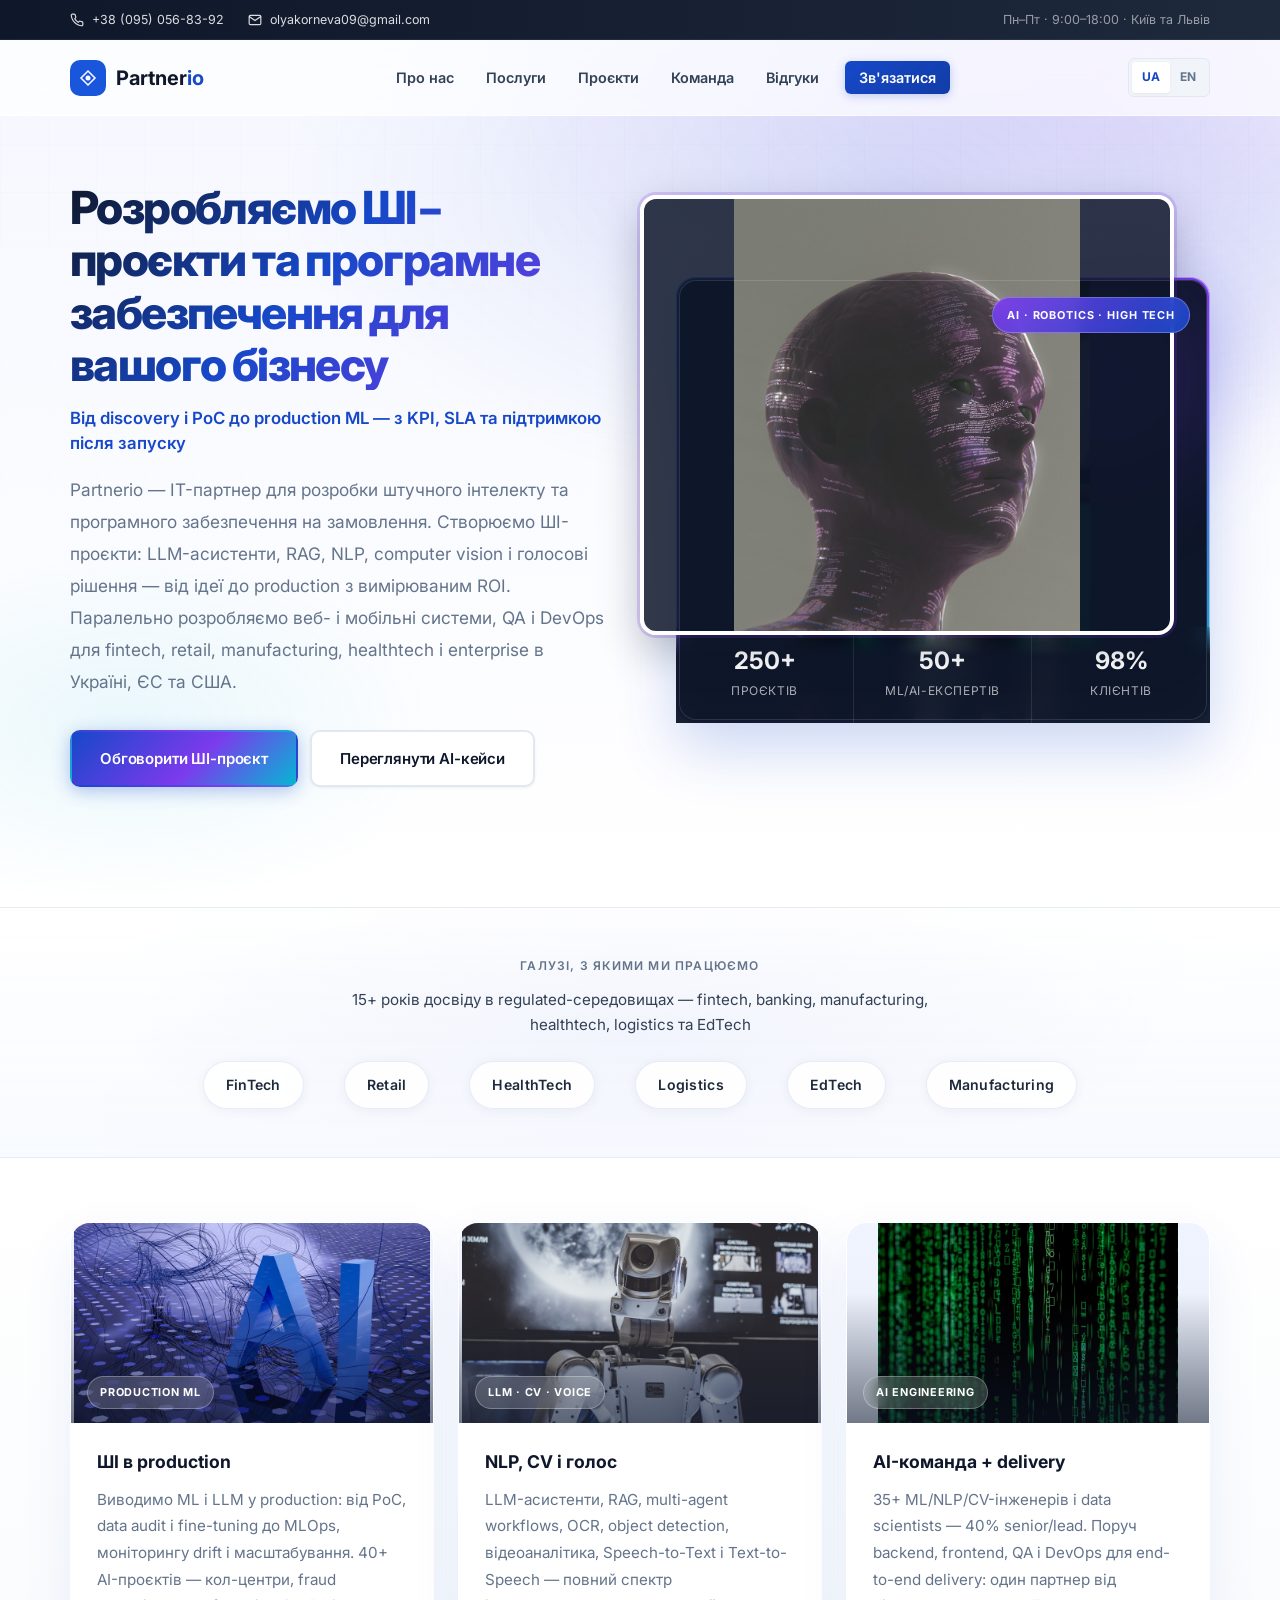
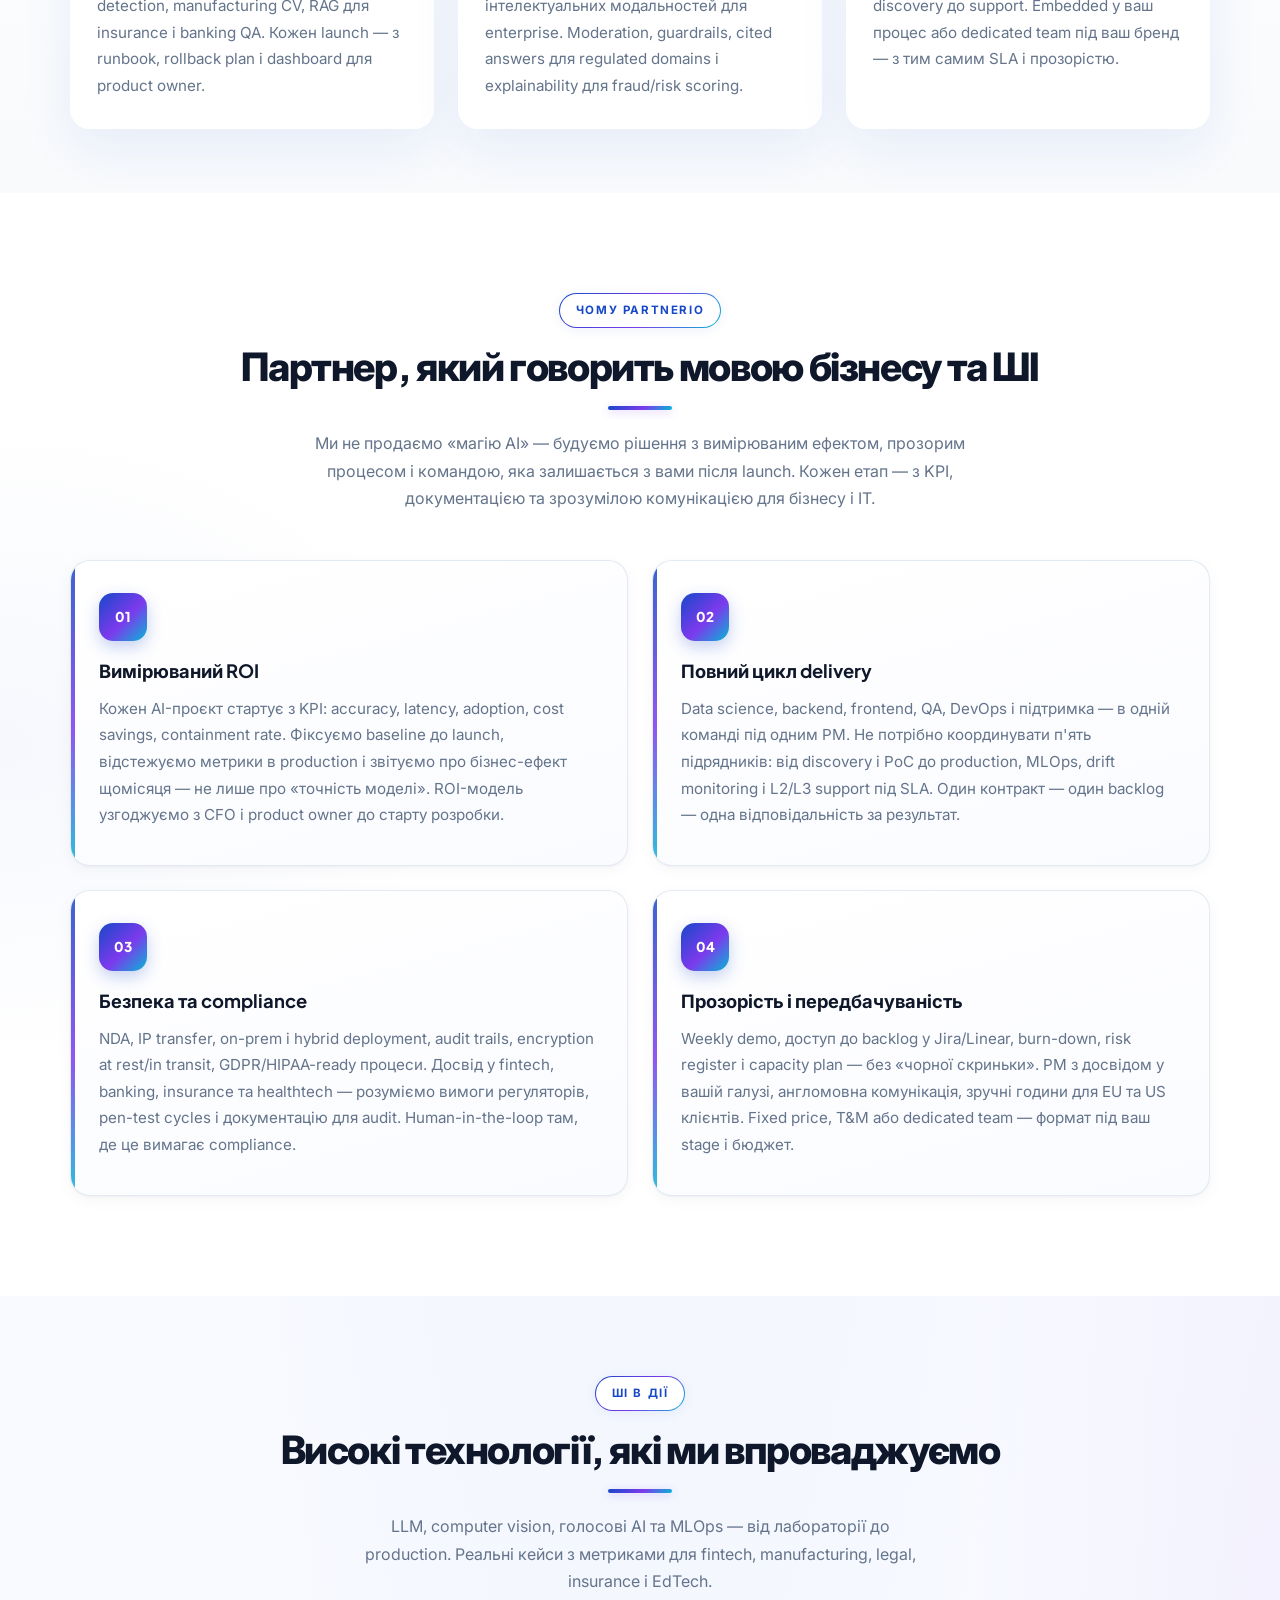
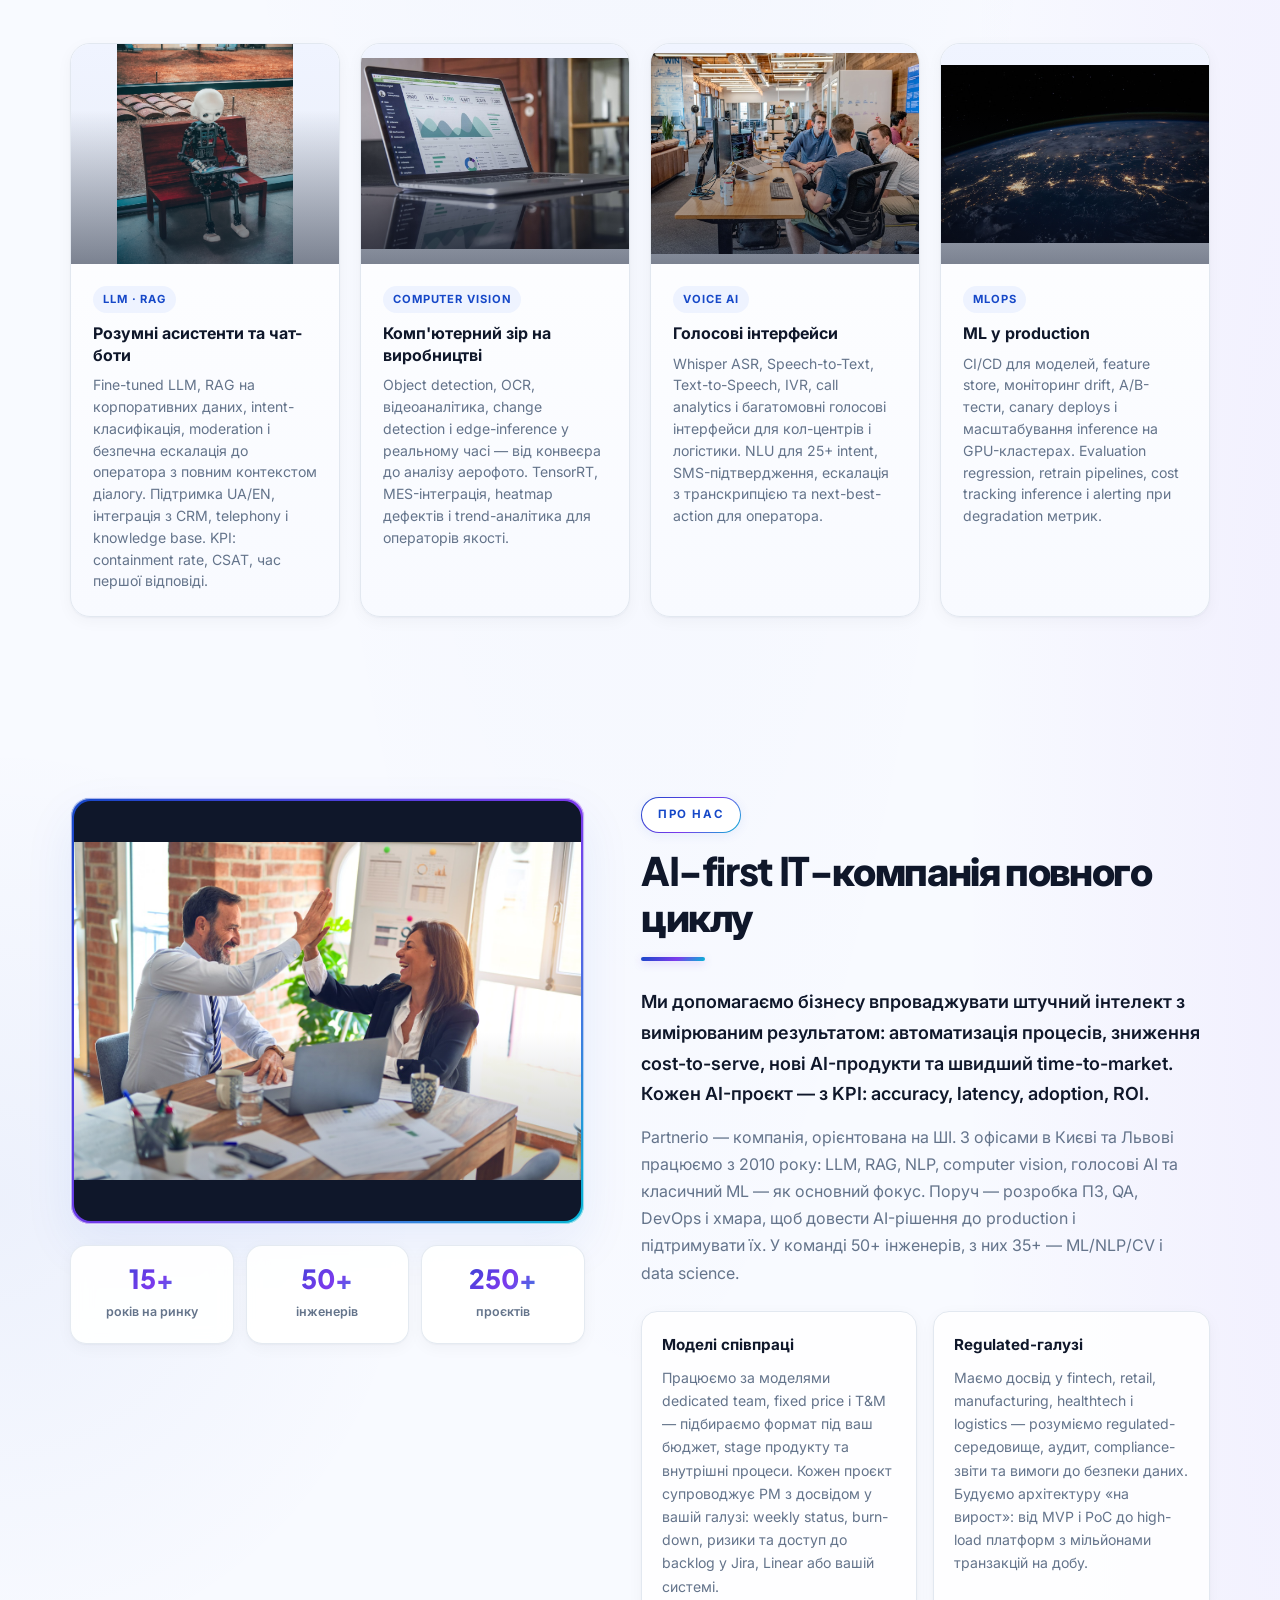
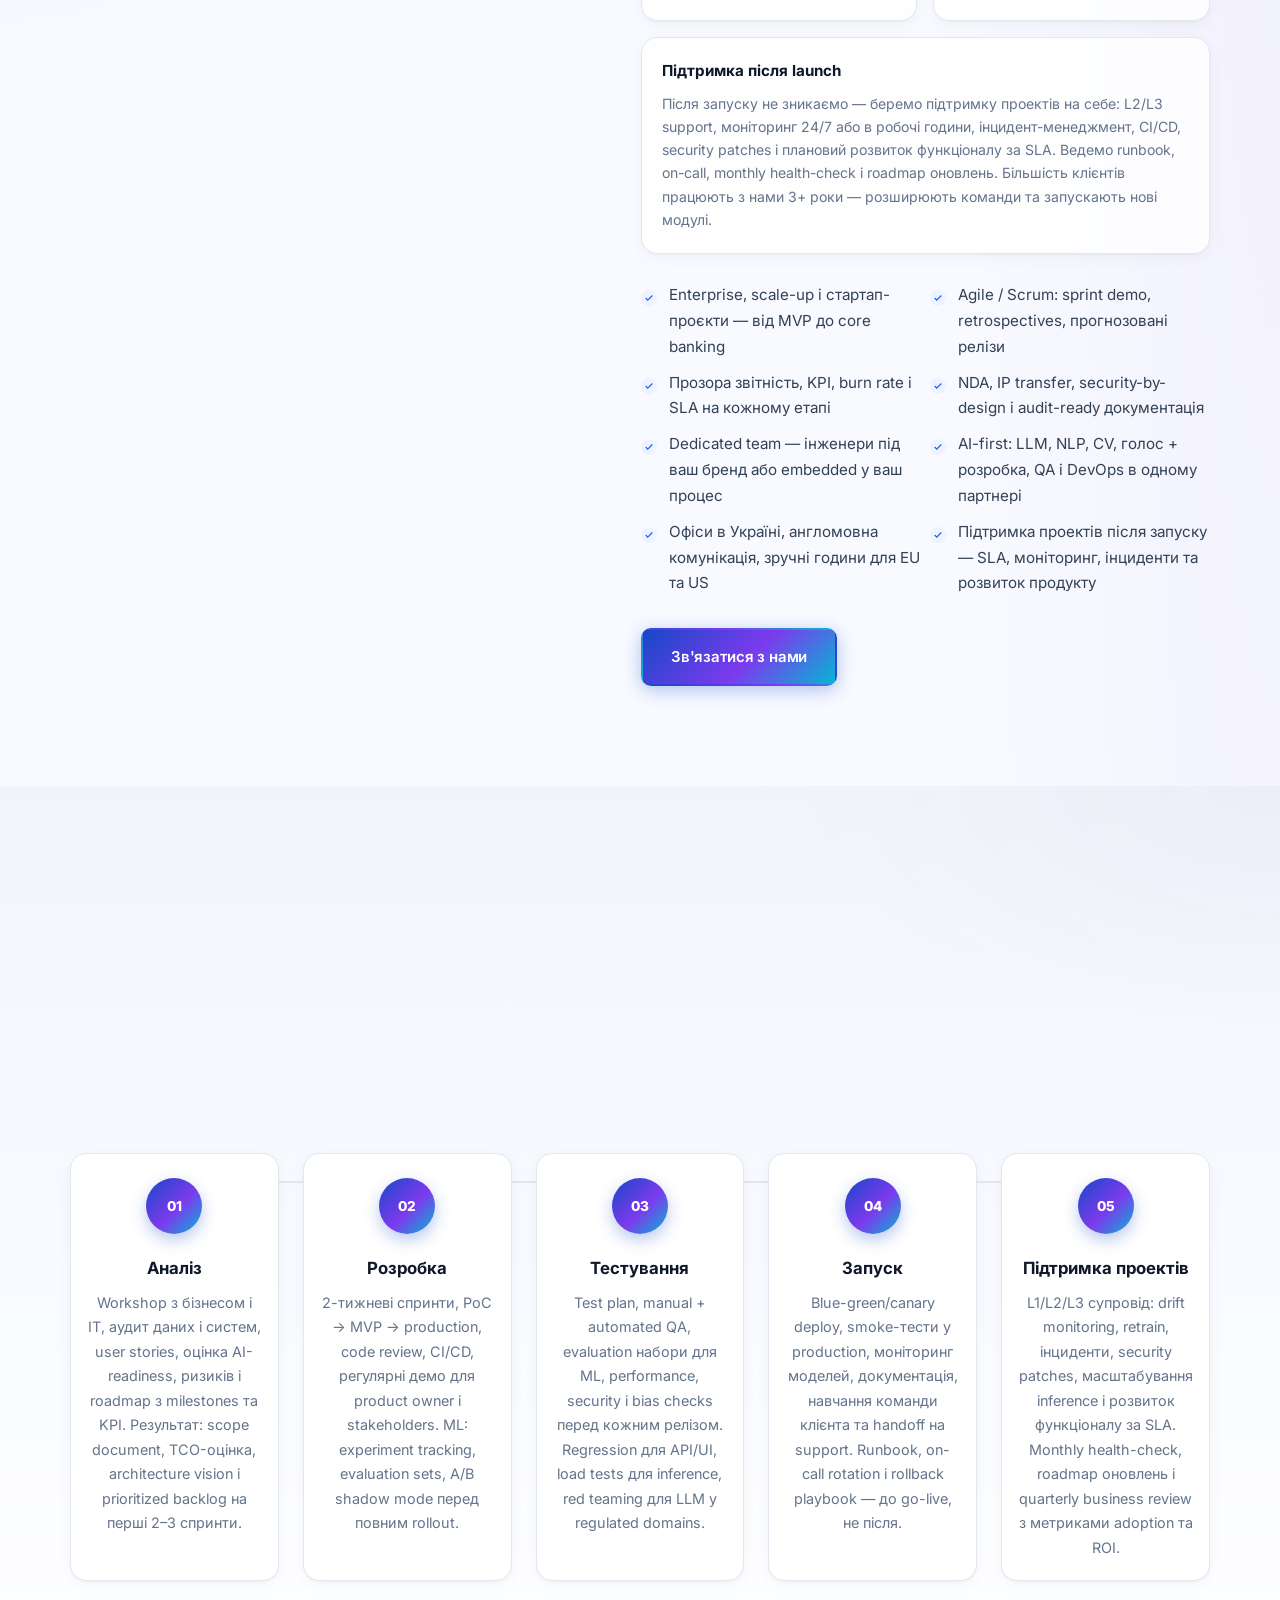
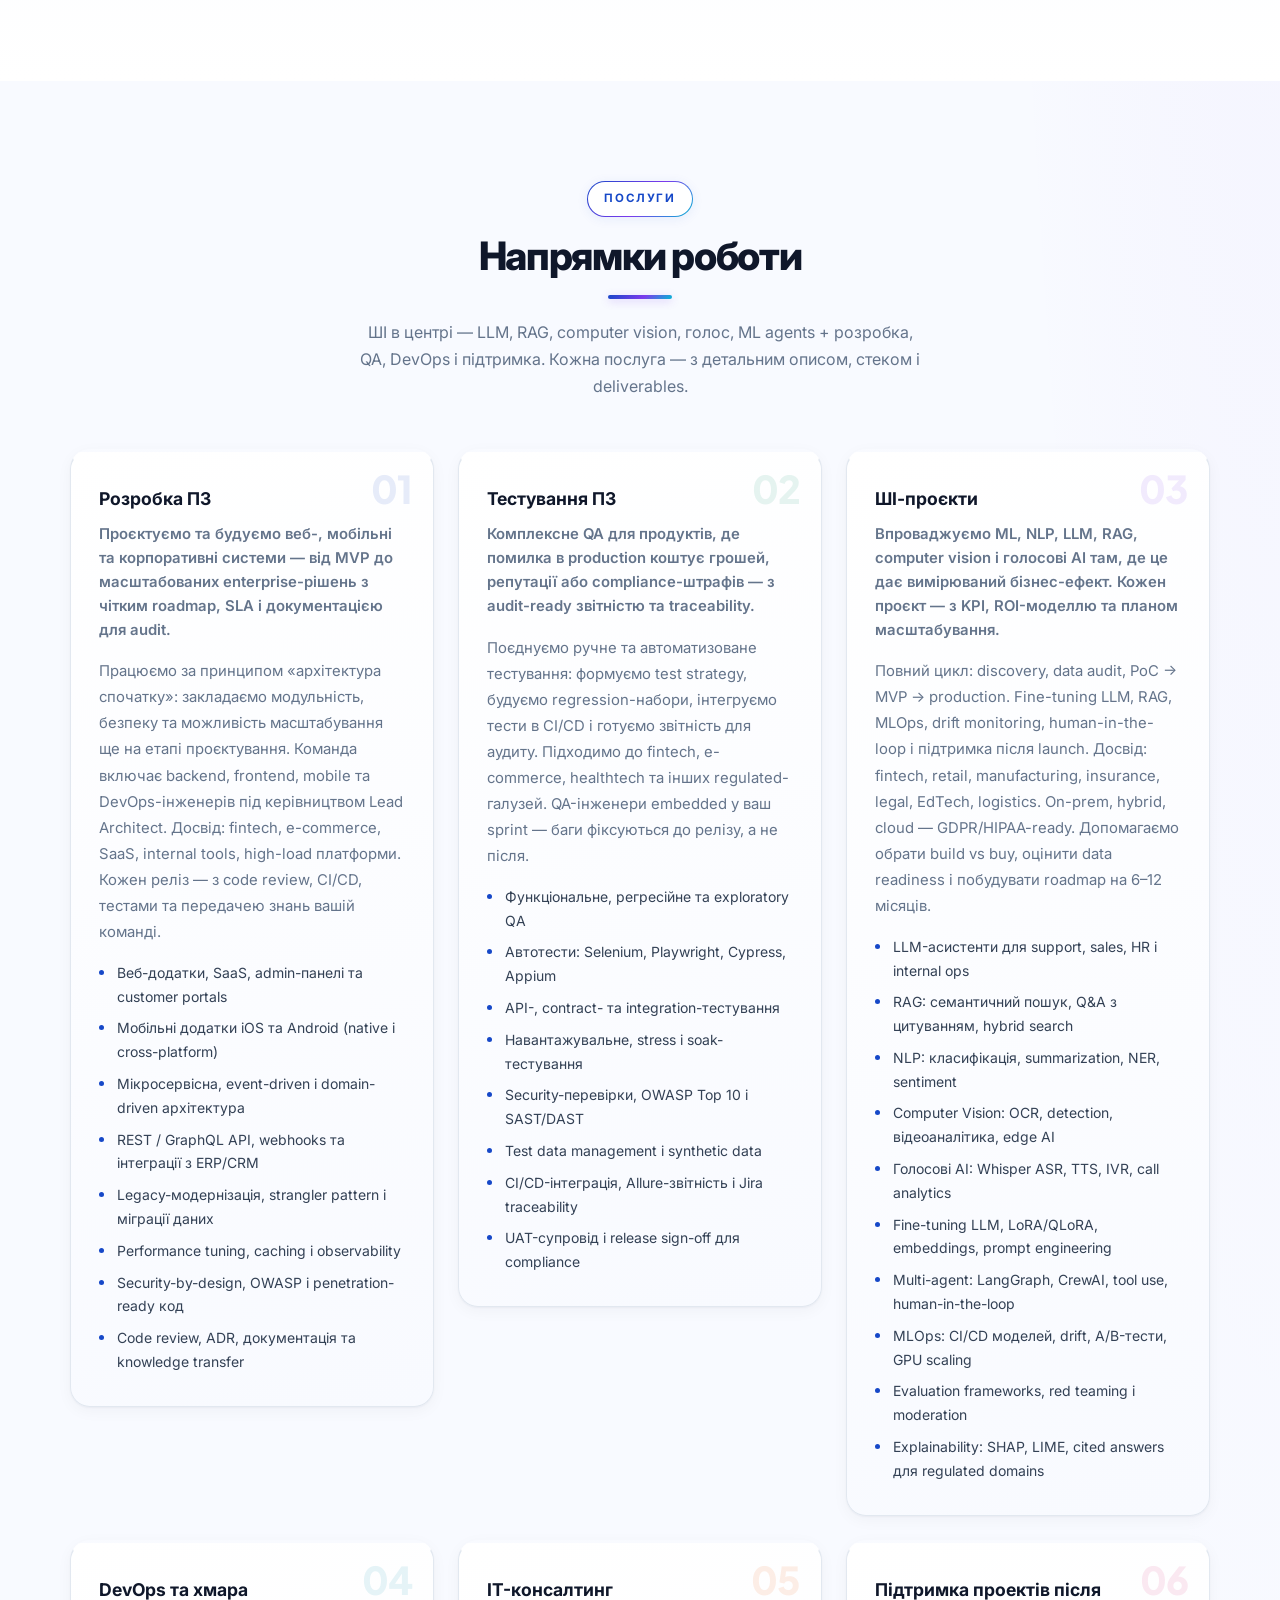
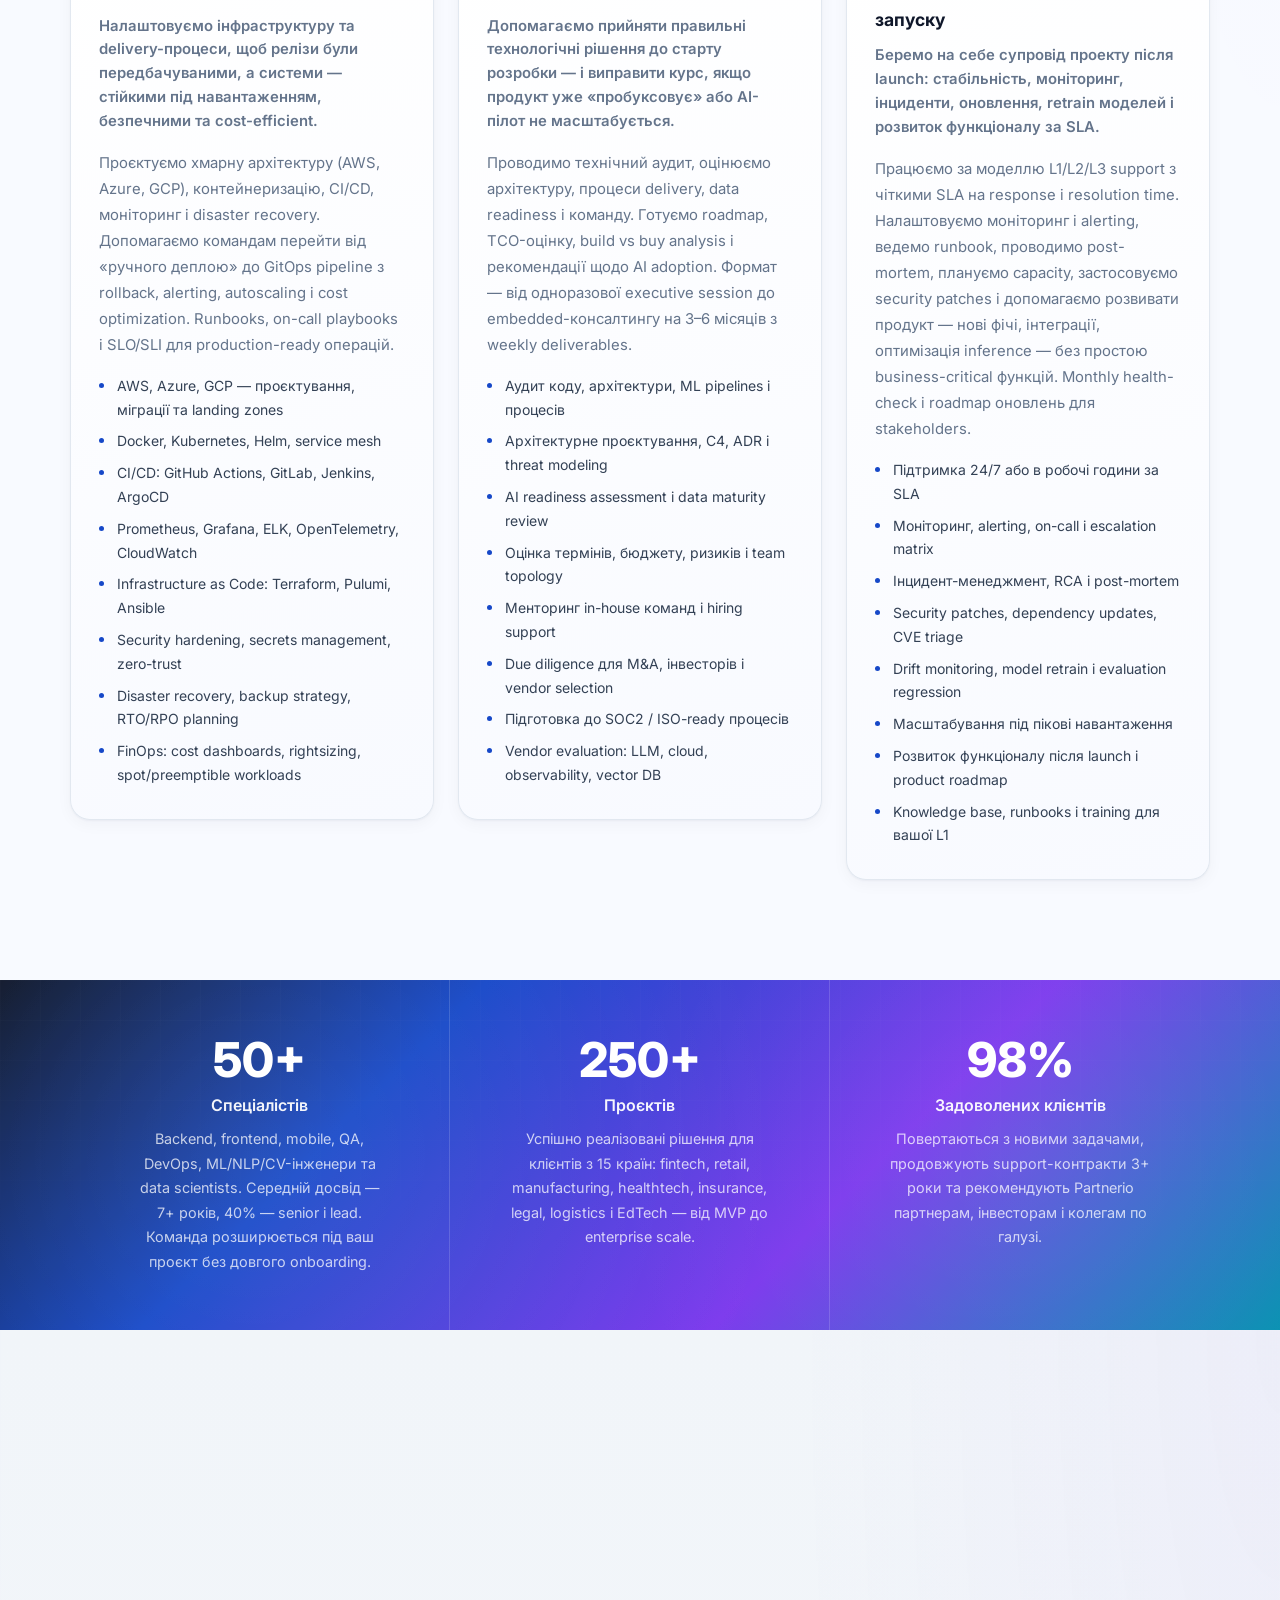
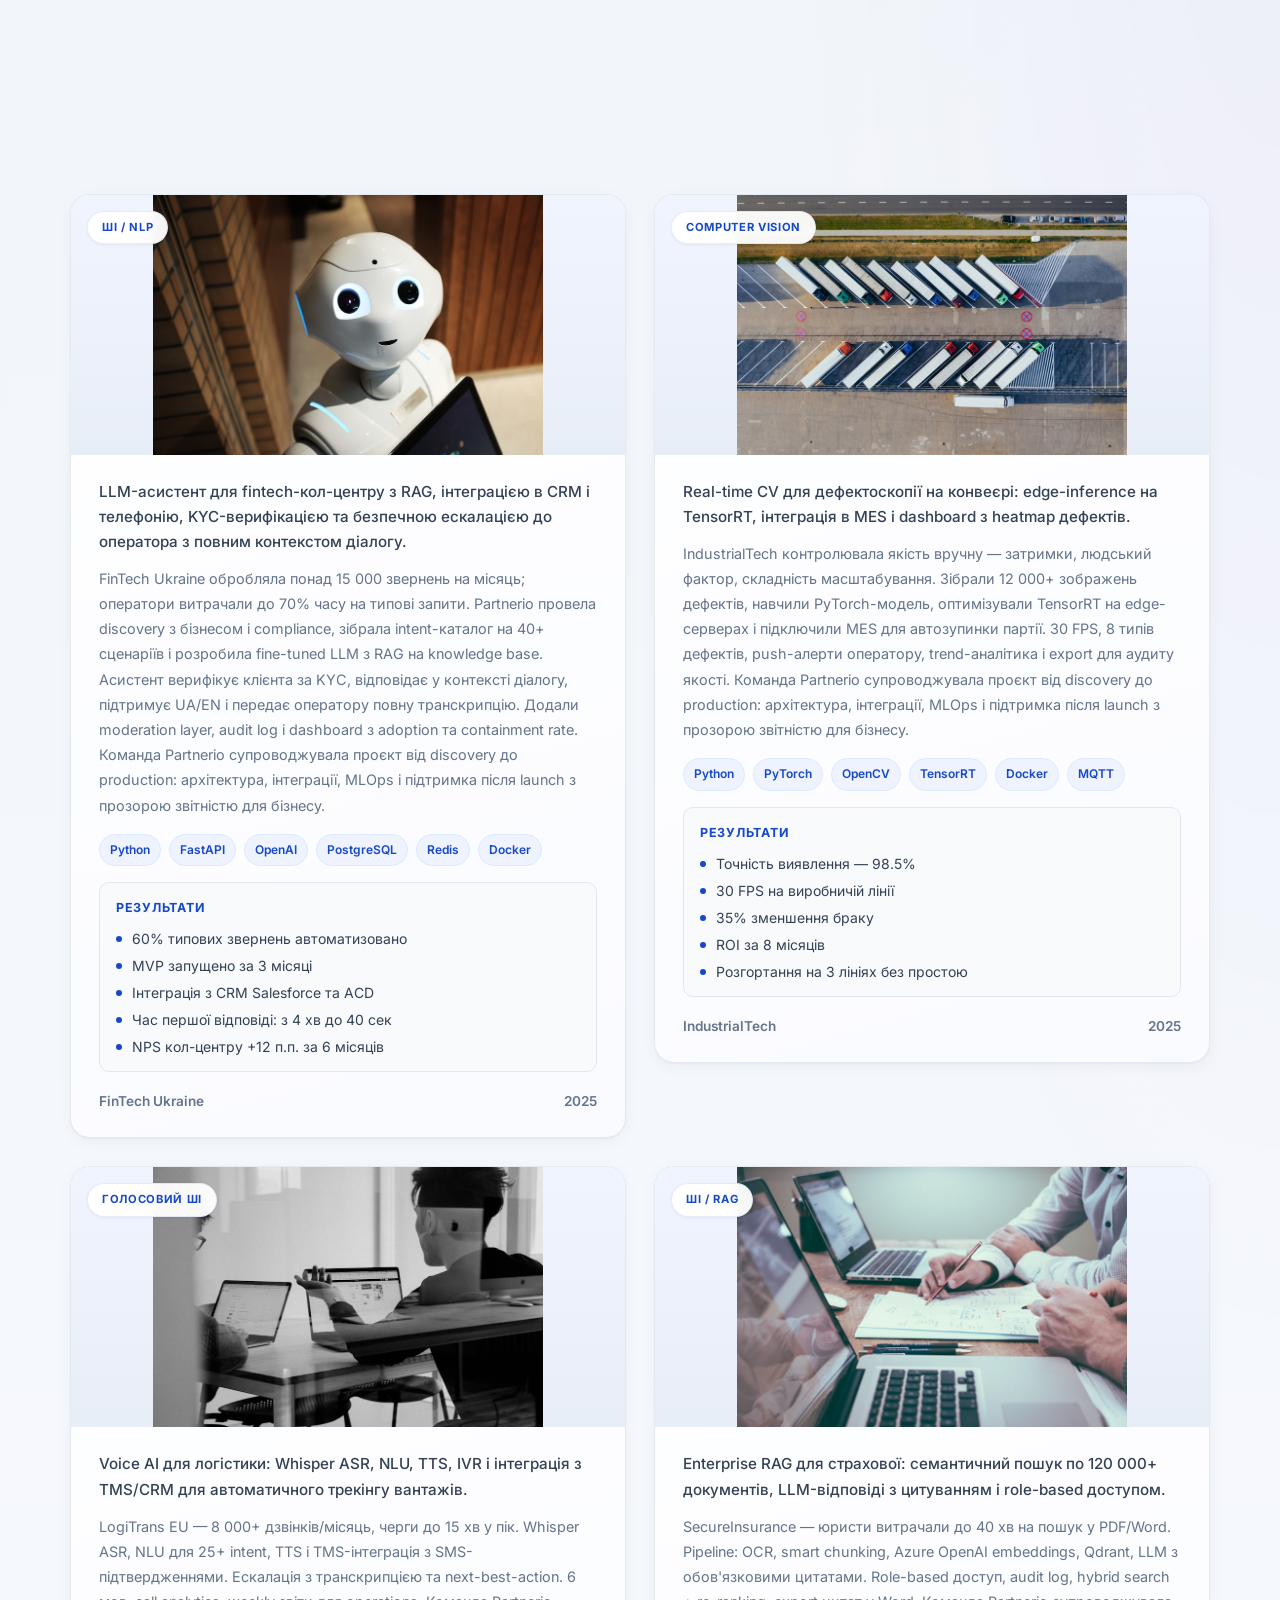
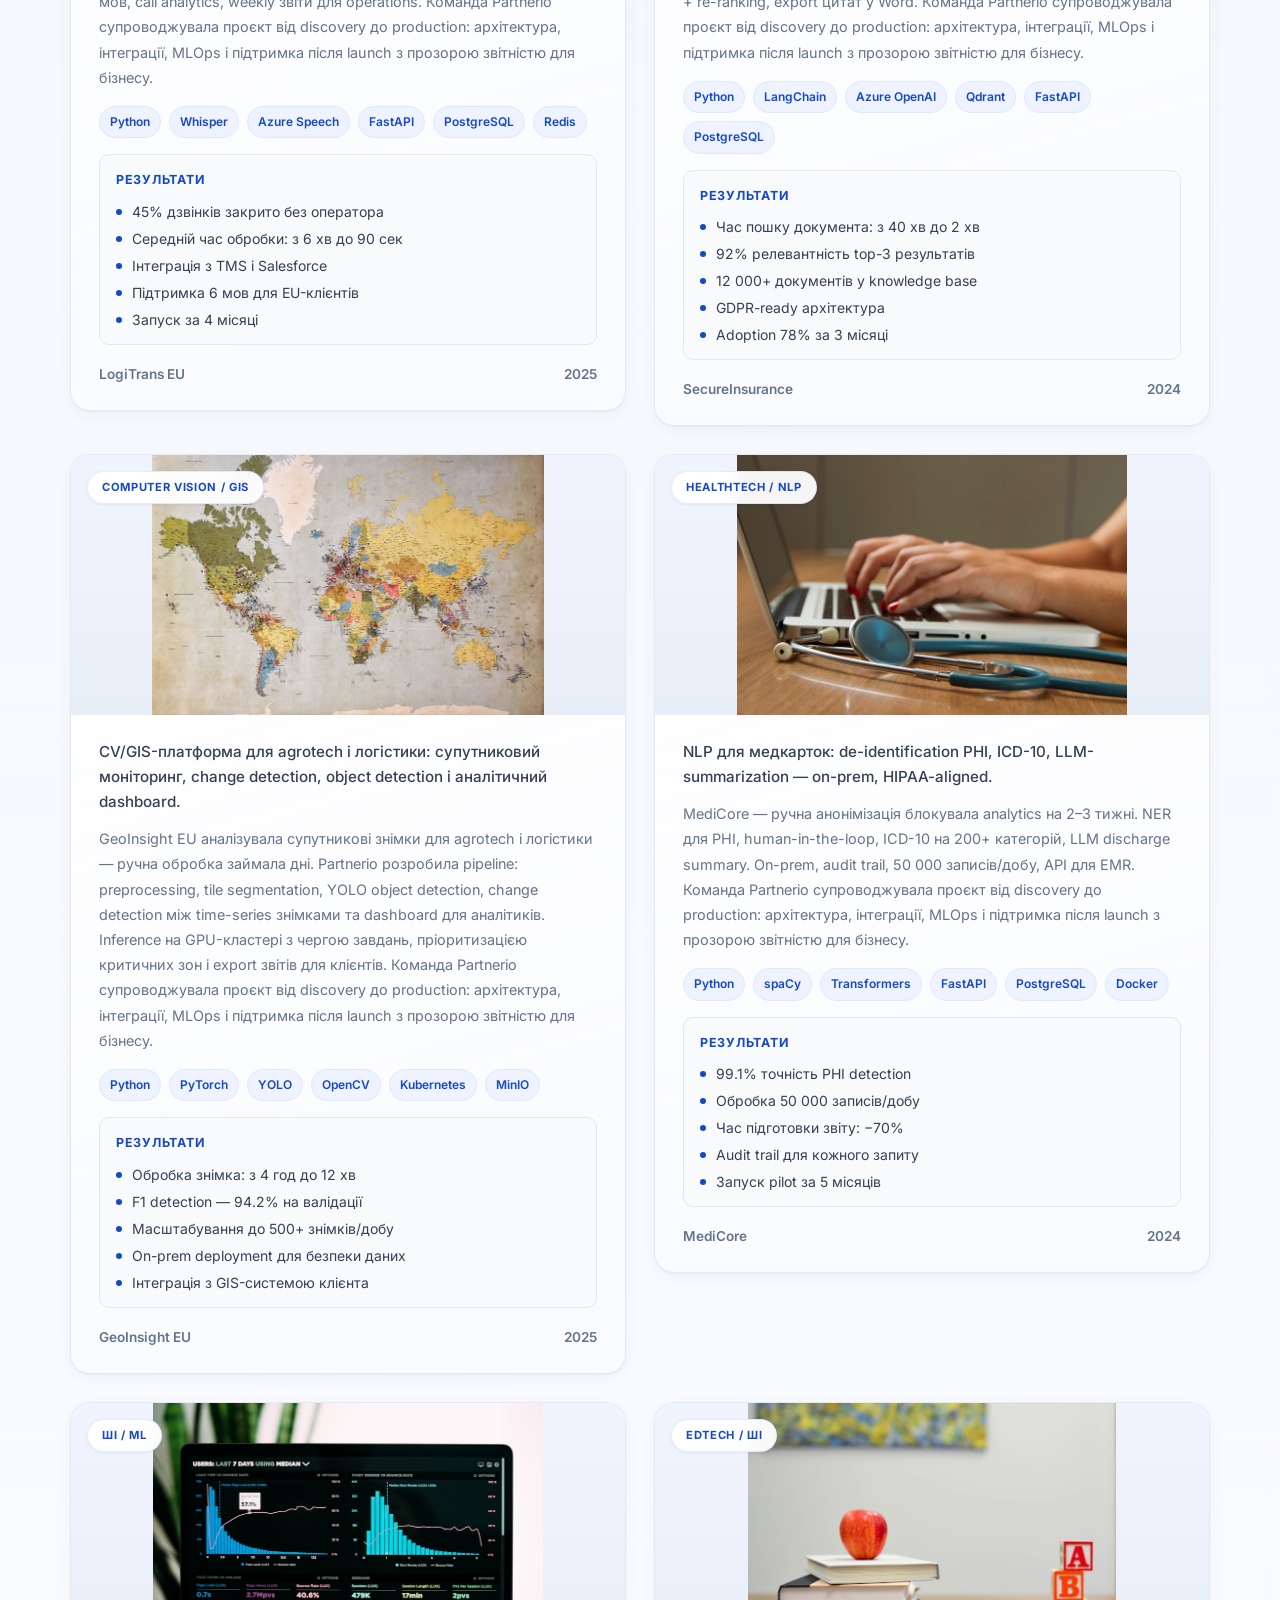
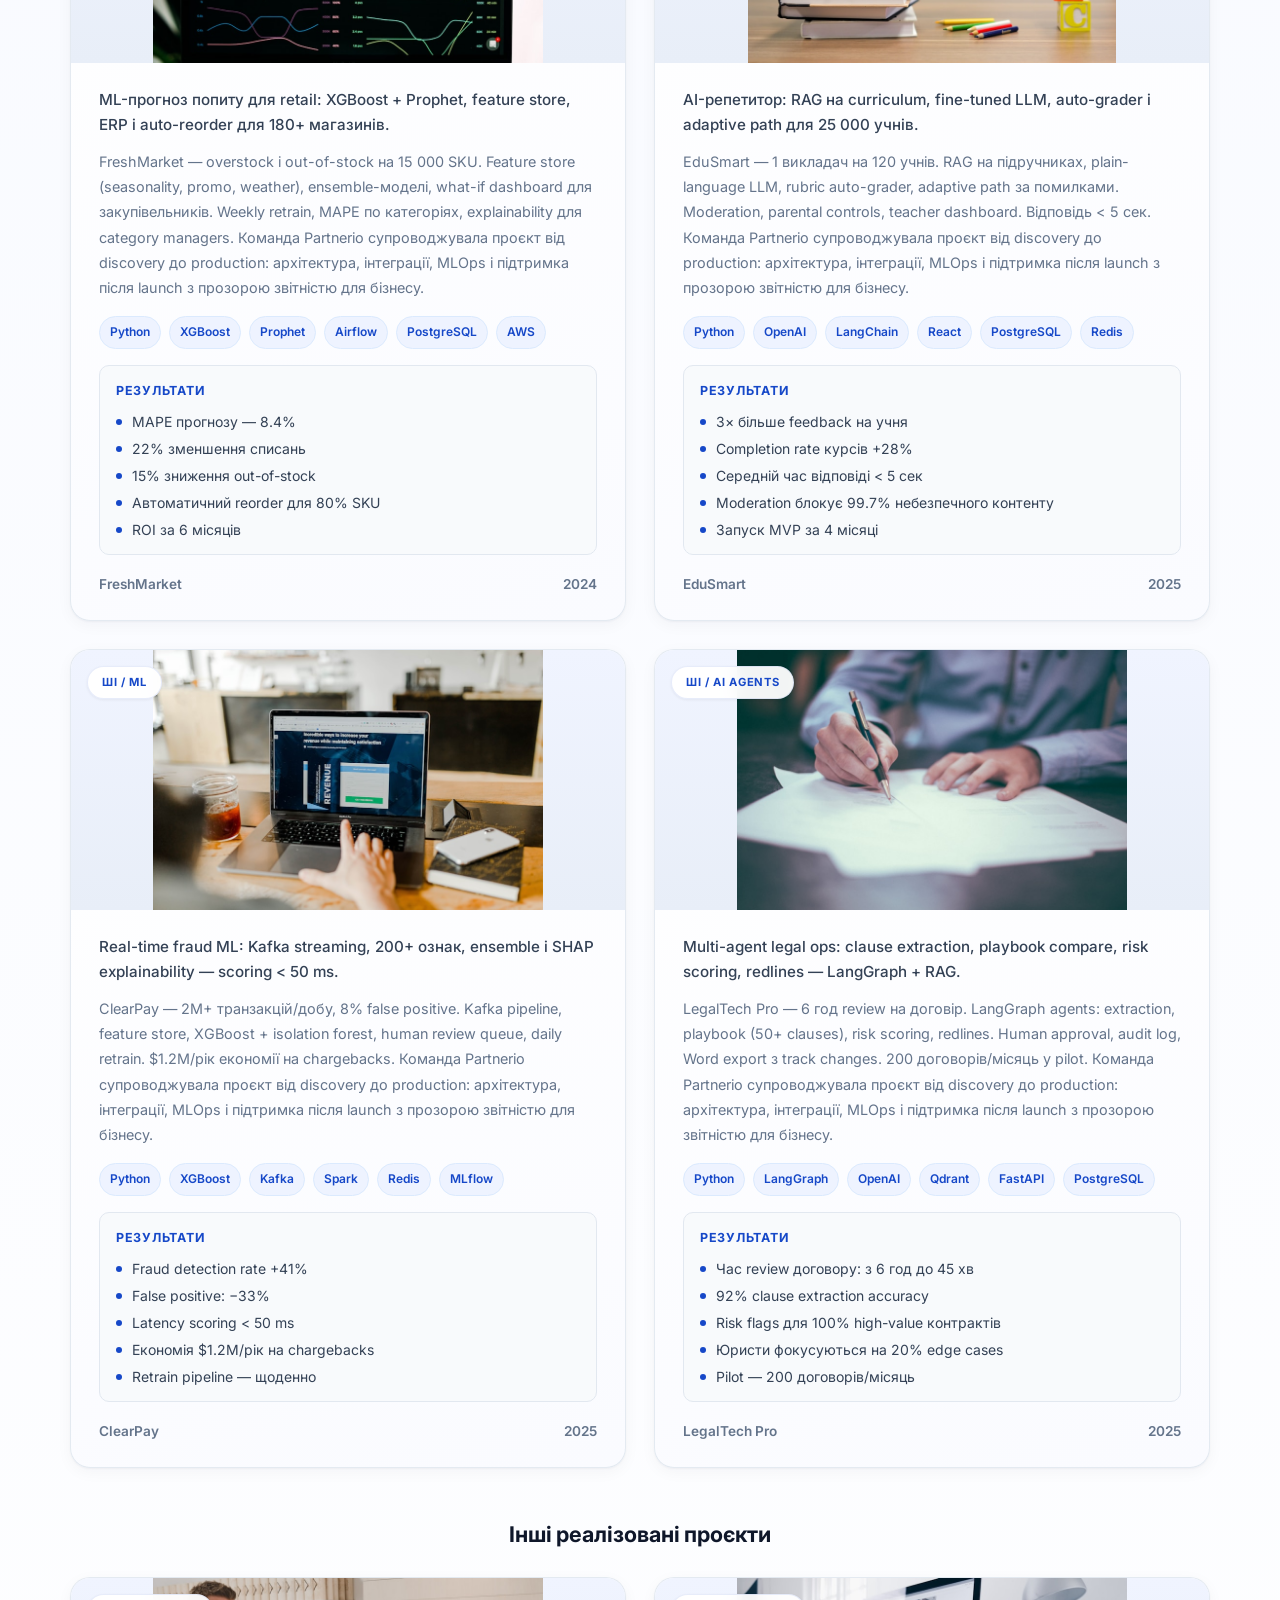
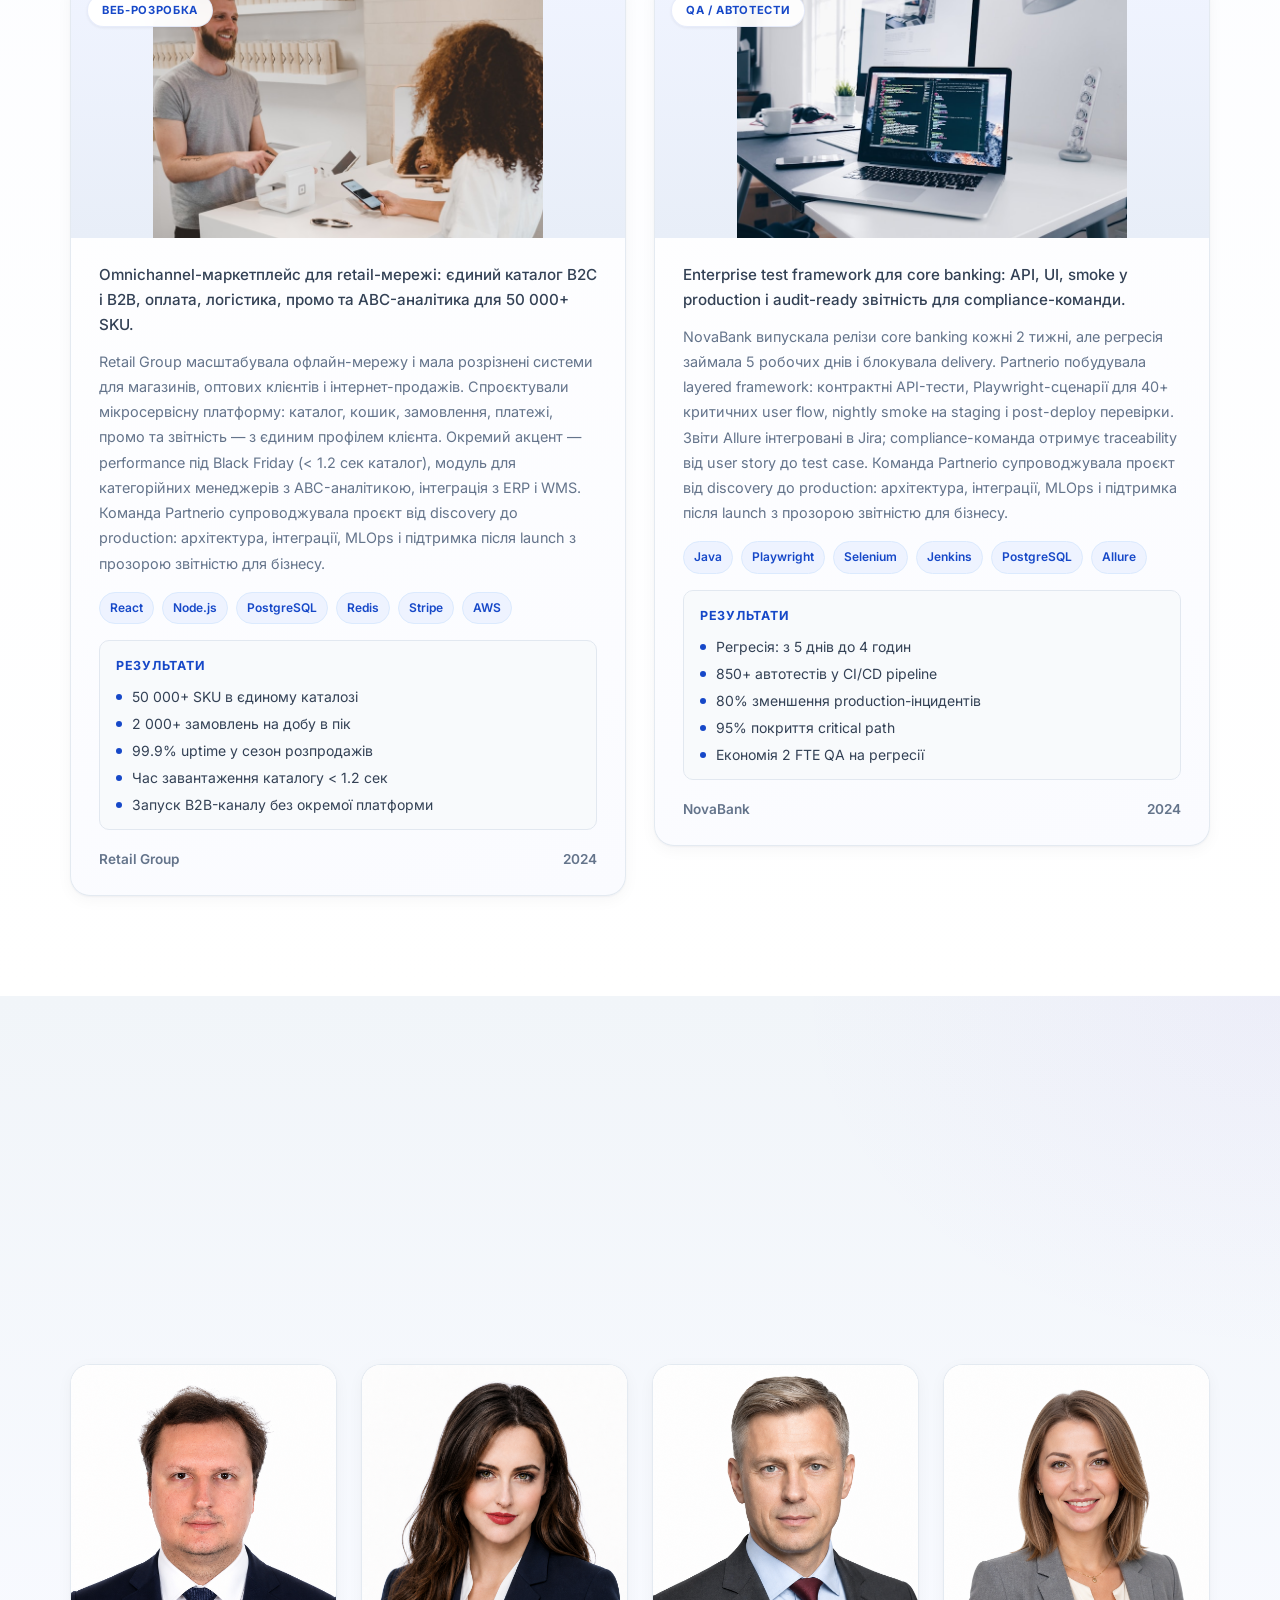
==== commit 36a21042: "fixes" ====
--- a/index.html
+++ b/index.html
@@ -31,7 +31,7 @@
   <link rel="preconnect" href="https://fonts.googleapis.com">
   <link rel="preconnect" href="https://fonts.gstatic.com" crossorigin>
   <link href="https://fonts.googleapis.com/css2?family=Inter:wght@400;500;600;700;800&family=Plus+Jakarta+Sans:wght@600;700;800&display=swap" rel="stylesheet">
-  <link rel="stylesheet" href="css/style.css?v=20250708b">
+  <link rel="stylesheet" href="css/style.css?v=20250708f">
   <script type="application/ld+json">
   {
     "@context": "https://schema.org",
@@ -151,15 +151,10 @@
             <a href="#contact" class="btn btn--primary" data-i18n="hero.cta1">Обговорити ШІ-проєкт</a>
             <a href="#projects" class="btn btn--outline" data-i18n="hero.cta2">Переглянути AI-кейси</a>
           </div>
-          <ul class="hero__certs">
-            <li data-i18n="hero.cert1">LLM · RAG · fine-tuning</li>
-            <li data-i18n="hero.cert2">NLP · Computer Vision</li>
-            <li data-i18n="hero.cert3">Голосові AI · MLOps</li>
-          </ul>
         </div>
         <div class="hero__visual">
-          <img class="hero__visual-main" src="images/ai/hero.jpg?v=20250707y" data-i18n-alt="hero.imgAlt" alt="Сучасний робот та штучний інтелект — Partnerio">
-          <img class="hero__visual-accent" src="images/ai/hero-accent.jpg?v=20250707y" data-i18n-alt="hero.accentAlt" alt="" aria-hidden="true">
+          <img class="hero__visual-main" src="images/ai/hero.jpg?v=20250708c" data-i18n-alt="hero.imgAlt" alt="Сучасний робот та штучний інтелект — Partnerio">
+          <img class="hero__visual-accent" src="images/ai/hero-accent.jpg?v=20250708c" data-i18n-alt="hero.accentAlt" alt="" aria-hidden="true">
           <div class="hero__visual-glow" aria-hidden="true"></div>
           <span class="hero__visual-badge" data-i18n="hero.visualBadge">AI · Robotics · High Tech</span>
           <div class="hero__stats">
@@ -436,7 +431,7 @@
       <div class="container">
         <div class="section-head reveal">
           <span class="section-label" data-i18n="faq.label">FAQ</span>
-          <h2 class="section-title" data-i18n="faq.title">Часті запитання про розробку ШІ та програмного забезпечення</h2>
+          <h2 class="section-title" data-i18n="faq.title">FAQ</h2>
           <div class="section-line section-line--center"></div>
           <p class="text-body text-center" data-i18n="faq.subtitle">Відповіді на типові запитання про замовлення AI-проєктів, розробку програмного забезпечення, терміни та підтримку.</p>
         </div>
--- a/css/style.css
+++ b/css/style.css
@@ -681,6 +681,7 @@
   display: grid;
   grid-template-columns: repeat(2, 1fr);
   gap: 24px;
+  align-items: start;
 }
 .why-card {
   padding: 32px 28px 36px;
@@ -1016,10 +1017,9 @@
   display: grid;
   grid-template-columns: repeat(3, 1fr);
   gap: 24px;
-  align-items: stretch;
+  align-items: start;
 }
 .service-card {
-  height: 100%;
   display: flex;
   flex-direction: column;
   position: relative;
@@ -1100,7 +1100,7 @@
   margin-bottom: 16px;
 }
 .service-card p { font-size: 0.93rem; color: var(--text-light); margin-bottom: 16px; }
-.service-card ul { display: grid; gap: 8px; margin-top: auto; }
+.service-card ul { display: grid; gap: 8px; margin-top: 0; }
 .service-card li {
   font-size: 0.875rem;
   color: var(--text);
@@ -1183,6 +1183,7 @@
   display: grid;
   grid-template-columns: repeat(2, 1fr);
   gap: 28px;
+  align-items: start;
 }
 .projects-grid + .projects-group__title { margin-top: 48px; }
 .projects-group__title {
@@ -1329,6 +1330,7 @@
   display: grid;
   grid-template-columns: repeat(4, 1fr);
   gap: 24px;
+  align-items: start;
 }
 .team-card {
   background: linear-gradient(165deg, var(--white) 0%, #fafbff 100%);
@@ -1379,8 +1381,12 @@
   display: grid;
   grid-template-columns: repeat(3, 1fr);
   gap: 24px;
+  align-items: stretch;
 }
 .review-card {
+  display: flex;
+  flex-direction: column;
+  height: 100%;
   padding: 32px 28px;
   background: linear-gradient(165deg, rgba(255,255,255,0.95) 0%, #f8faff 100%);
   border: 1px solid rgba(226, 232, 240, 0.9);
@@ -1422,12 +1428,24 @@
   font-family: Georgia, serif;
   pointer-events: none;
 }
-.review-card__stars { color: #f59e0b; font-size: 0.85rem; letter-spacing: 2px; margin-bottom: 16px; }
-.review-card p { font-size: 0.95rem; color: var(--text); line-height: 1.75; margin-bottom: 24px; }
-.review-card__author { display: flex; align-items: center; gap: 12px; }
+.review-card__stars { color: #f59e0b; font-size: 0.85rem; letter-spacing: 2px; margin-bottom: 16px; flex-shrink: 0; }
+.review-card__text {
+  flex: 1 1 auto;
+  font-size: 0.95rem;
+  color: var(--text);
+  line-height: 1.75;
+  margin: 0;
+}
+.review-card__footer {
+  margin-top: auto;
+  padding-top: 20px;
+  border-top: 1px solid rgba(226, 232, 240, 0.9);
+  flex-shrink: 0;
+}
+.review-card__author { display: flex; align-items: center; gap: 14px; }
 .review-card__avatar {
-  width: 44px;
-  height: 44px;
+  width: 48px;
+  height: 48px;
   border-radius: 50%;
   background: var(--primary);
   color: var(--white);
@@ -1448,9 +1466,11 @@
   height: 100%;
   object-fit: cover;
 }
-.review-card__author h4 { font-size: 0.95rem; font-weight: 700; color: var(--navy); }
-.review-card__author span { font-size: 0.82rem; color: var(--text-light); }
-.review-card__date { margin-top: 12px; font-size: 0.8rem; color: var(--text-light); }
+.review-card__author h4,
+.review-card__meta h4 { font-size: 0.95rem; font-weight: 700; color: var(--navy); margin: 0 0 2px; }
+.review-card__author span,
+.review-card__meta span { font-size: 0.82rem; color: var(--text-light); }
+.review-card__date { margin: 10px 0 0; font-size: 0.8rem; color: var(--text-light); }
 
 /* FAQ */
 .faq-list {
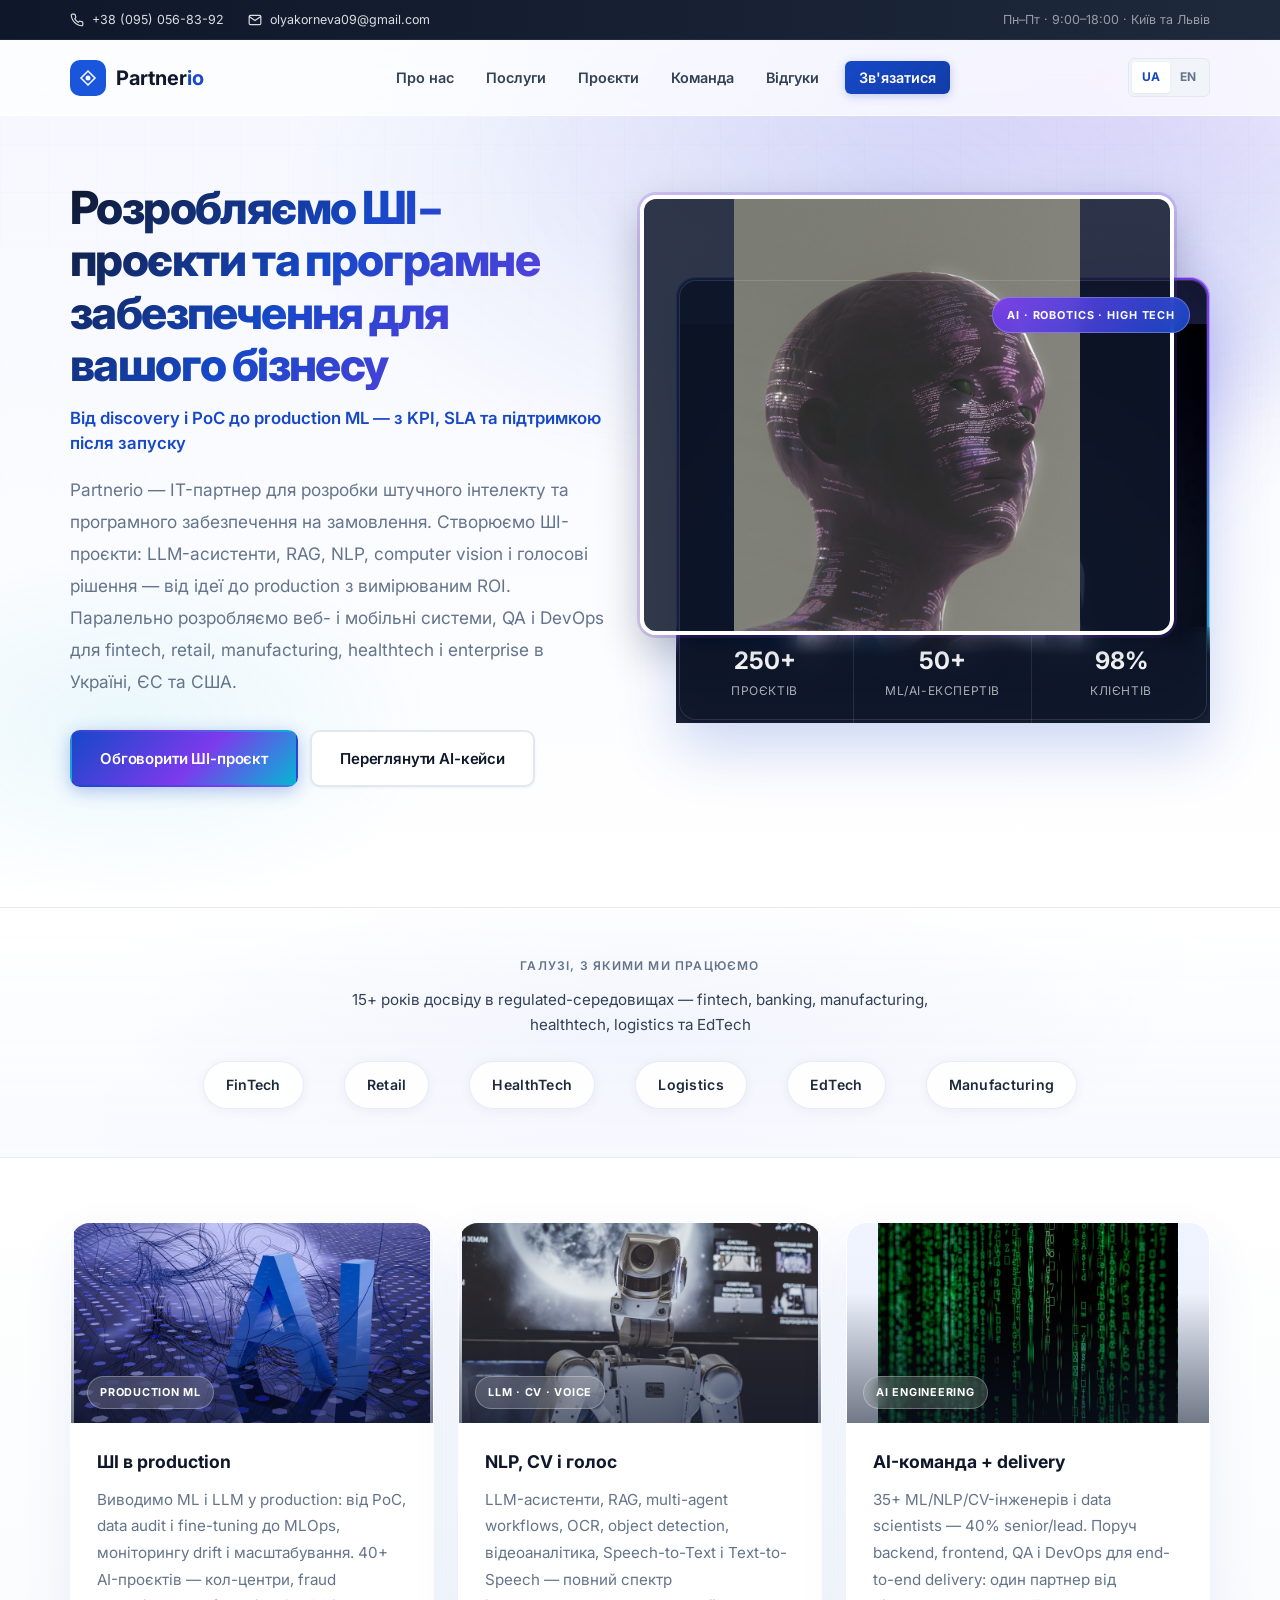
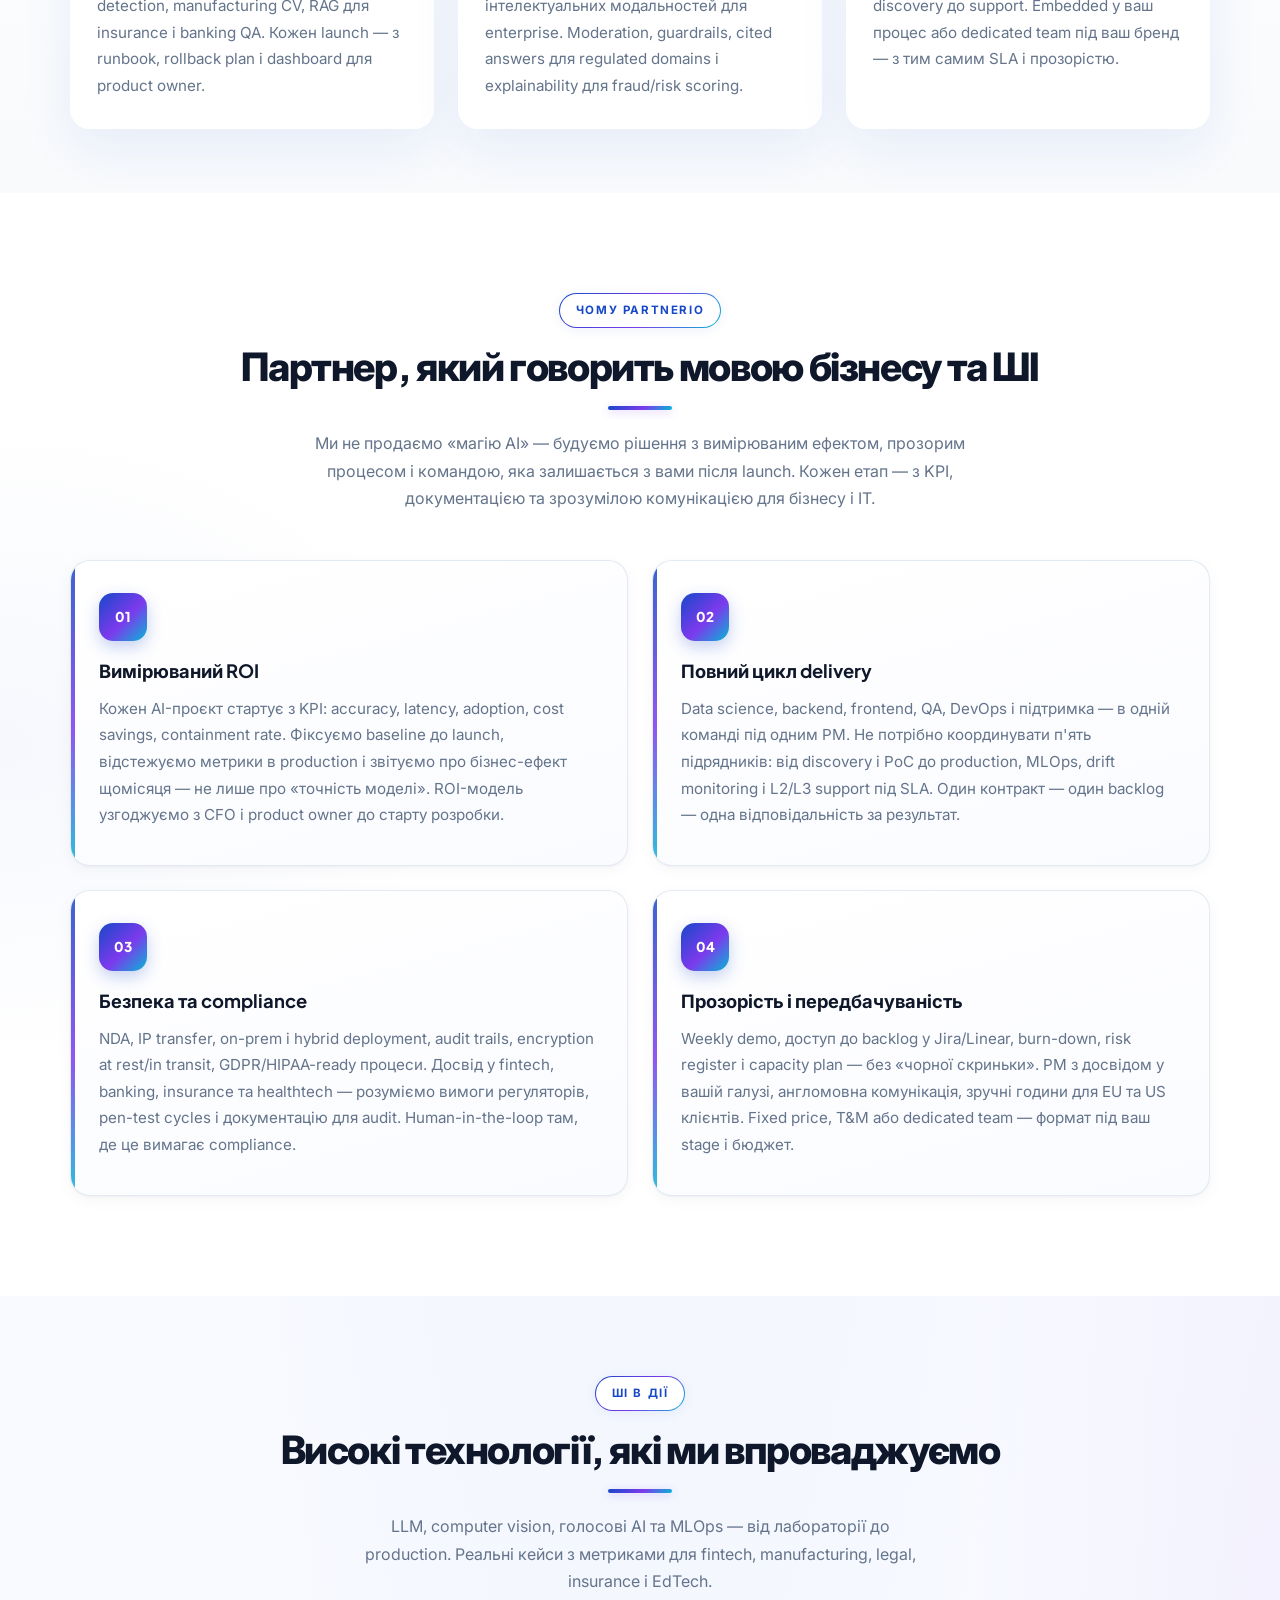
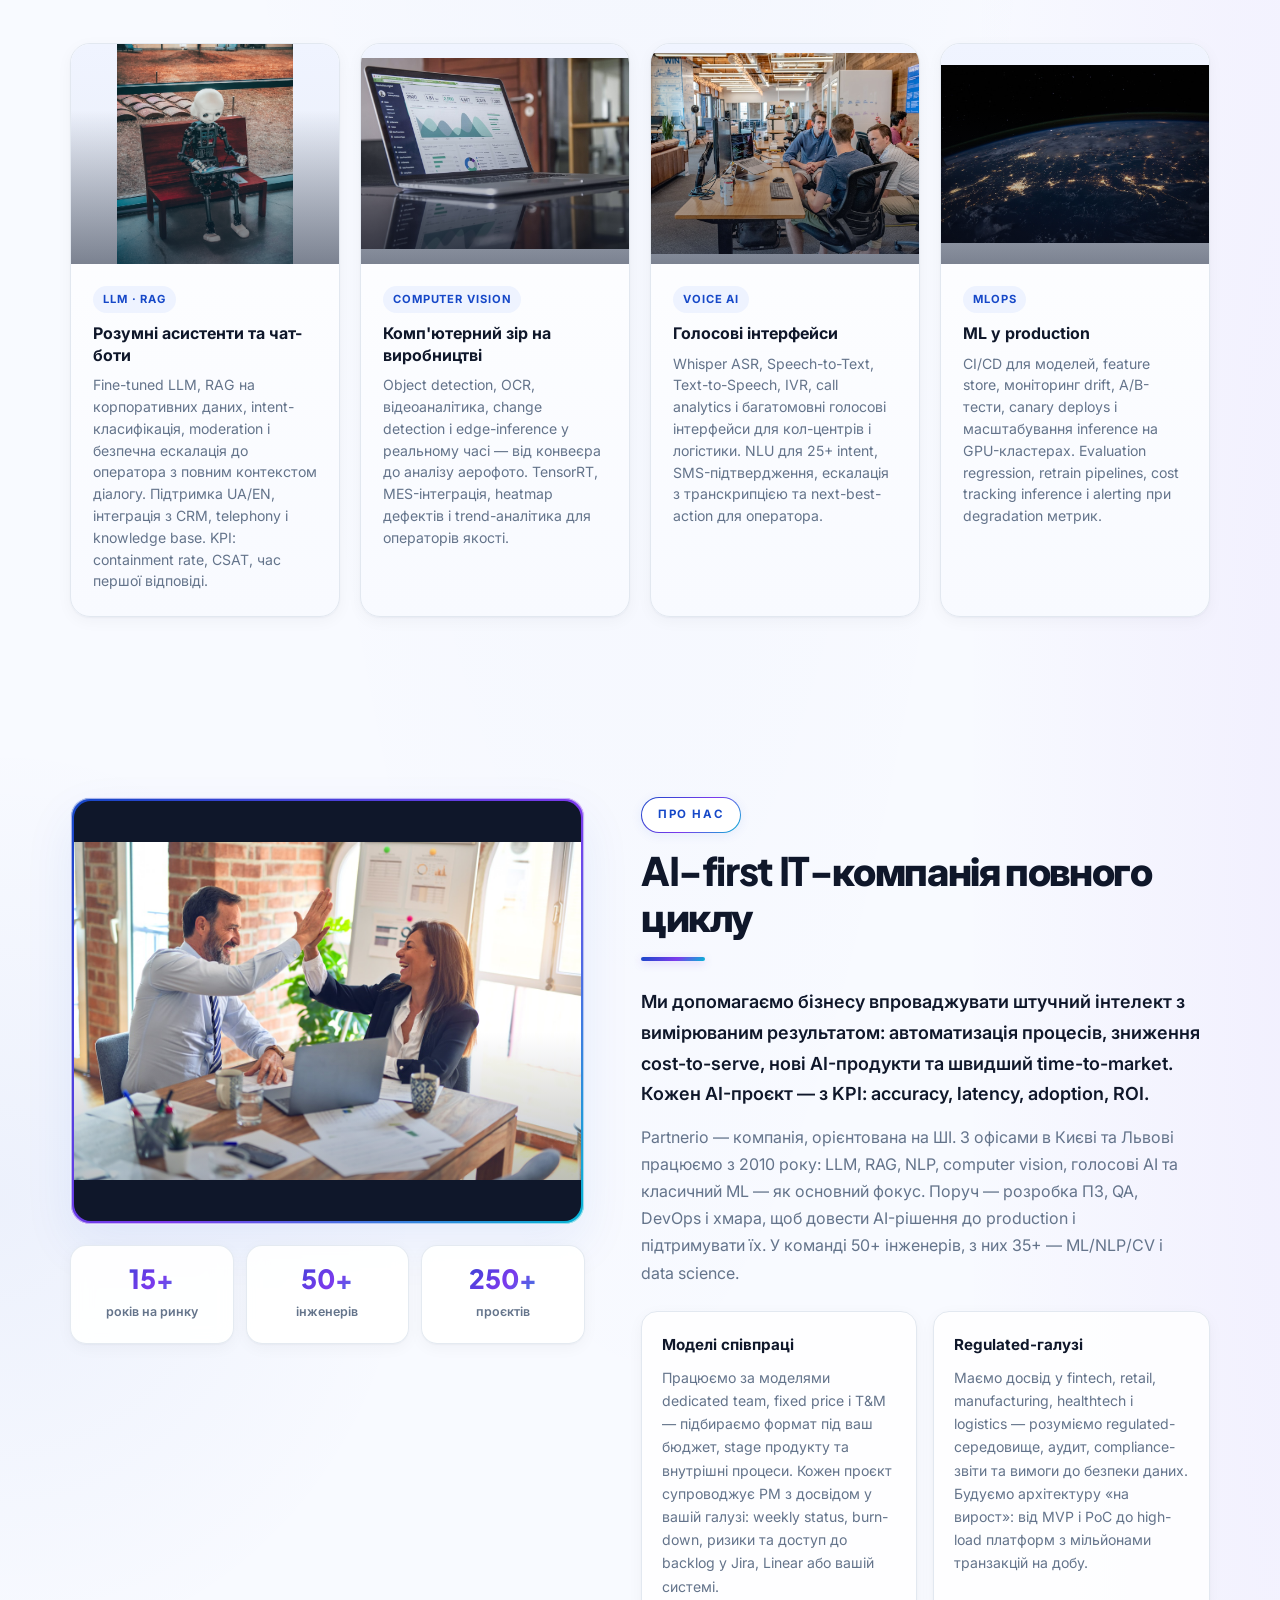
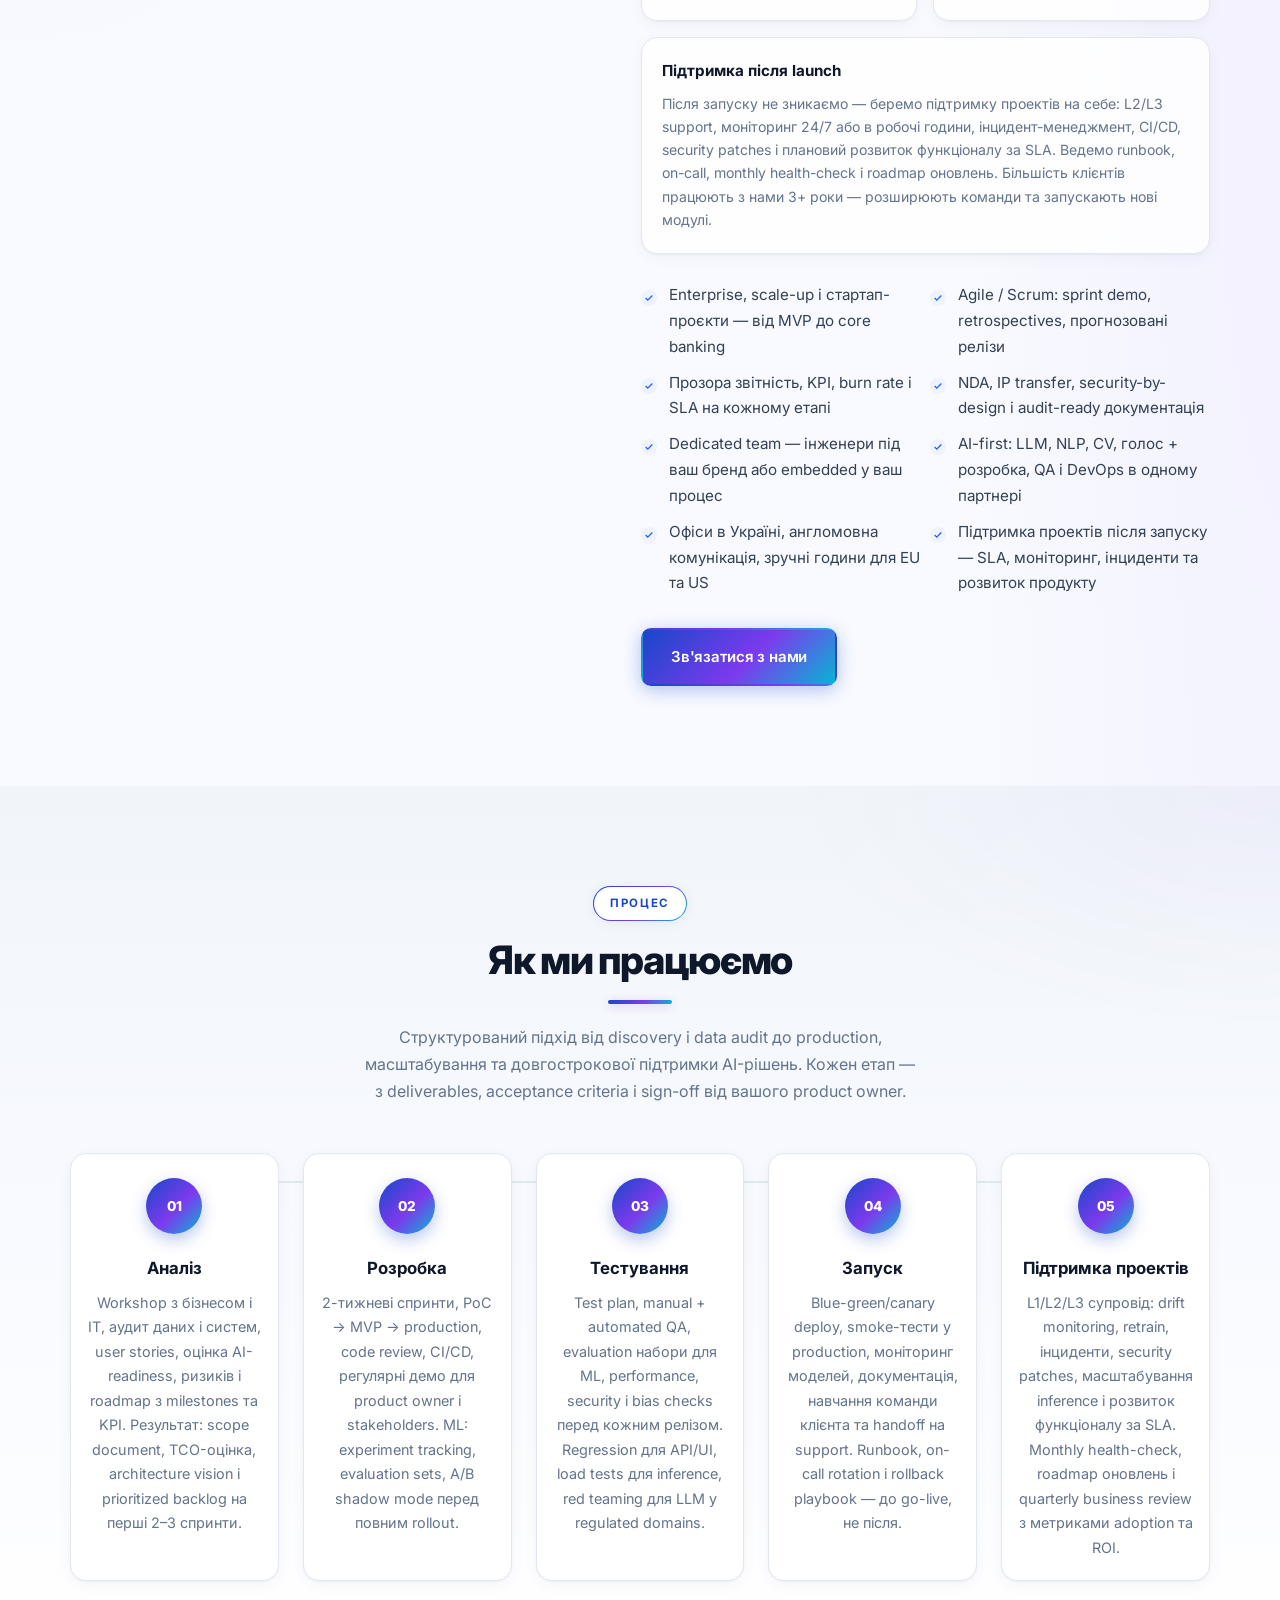
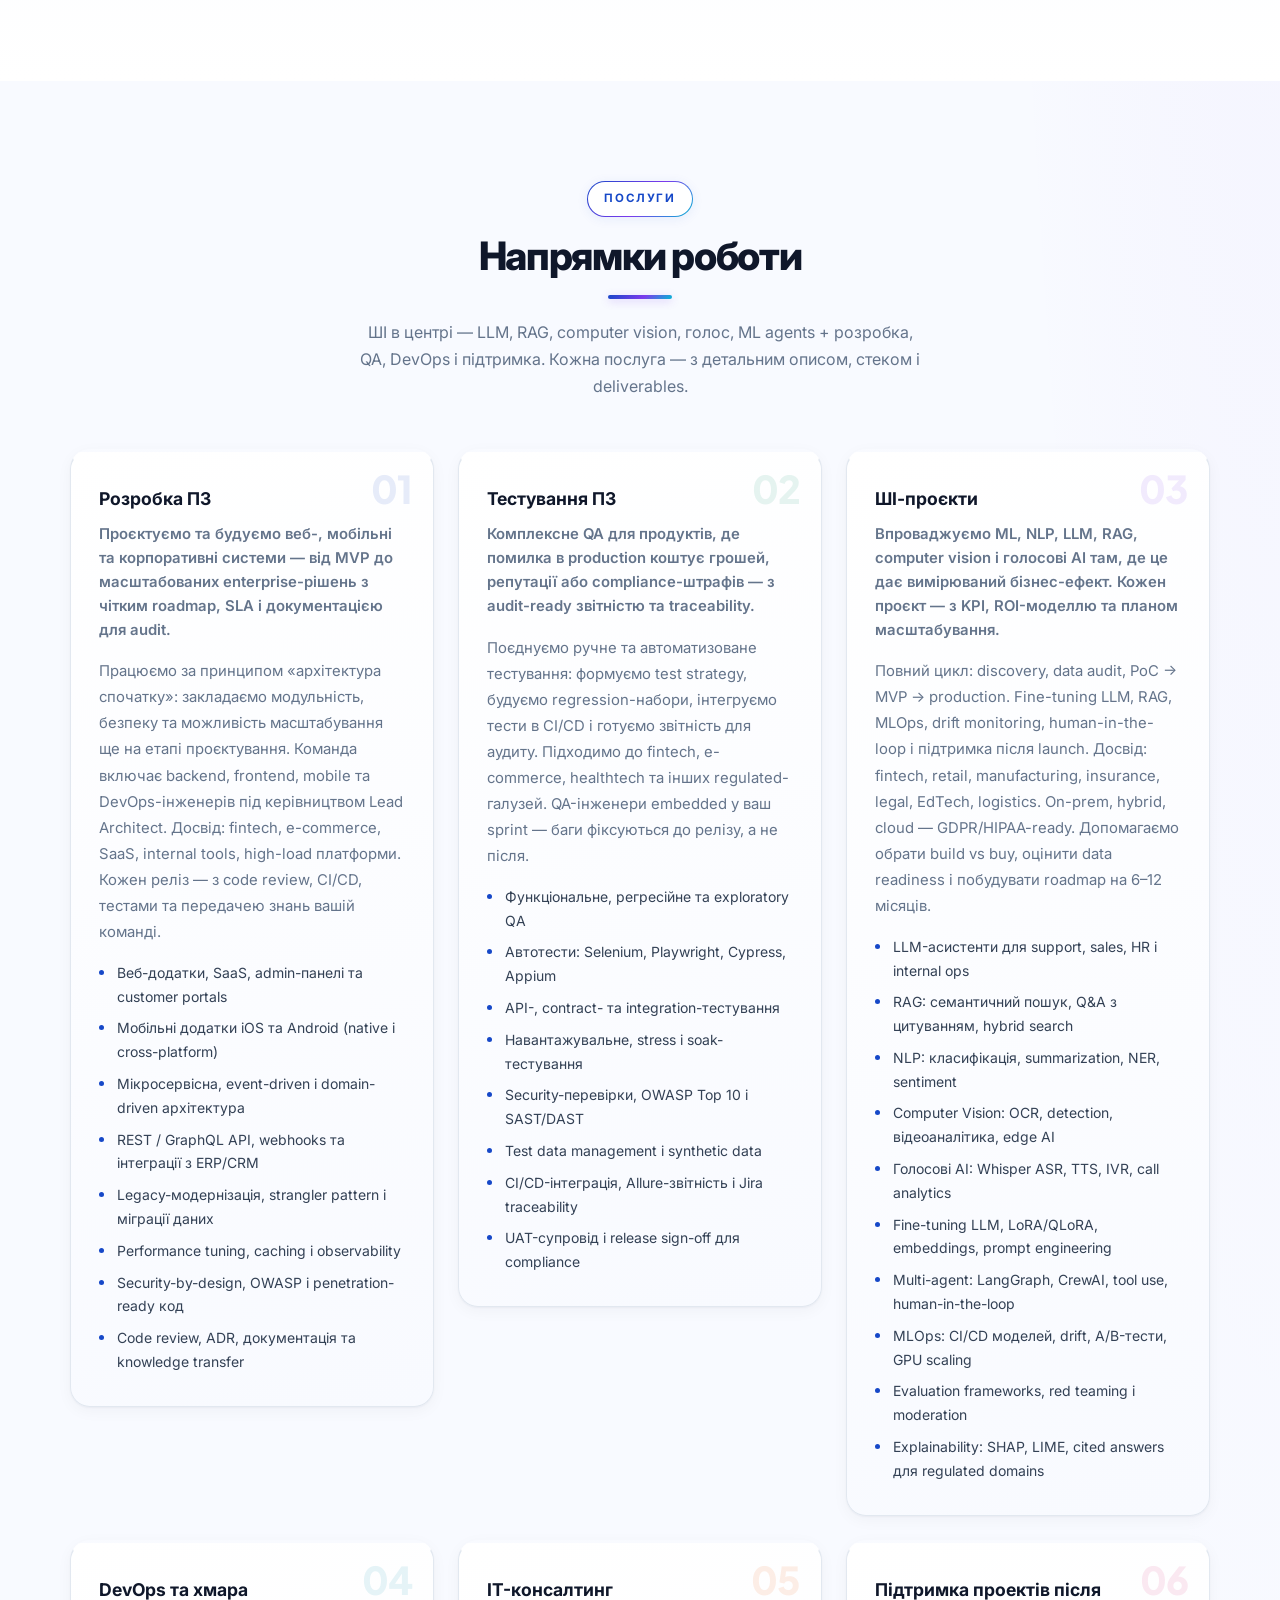
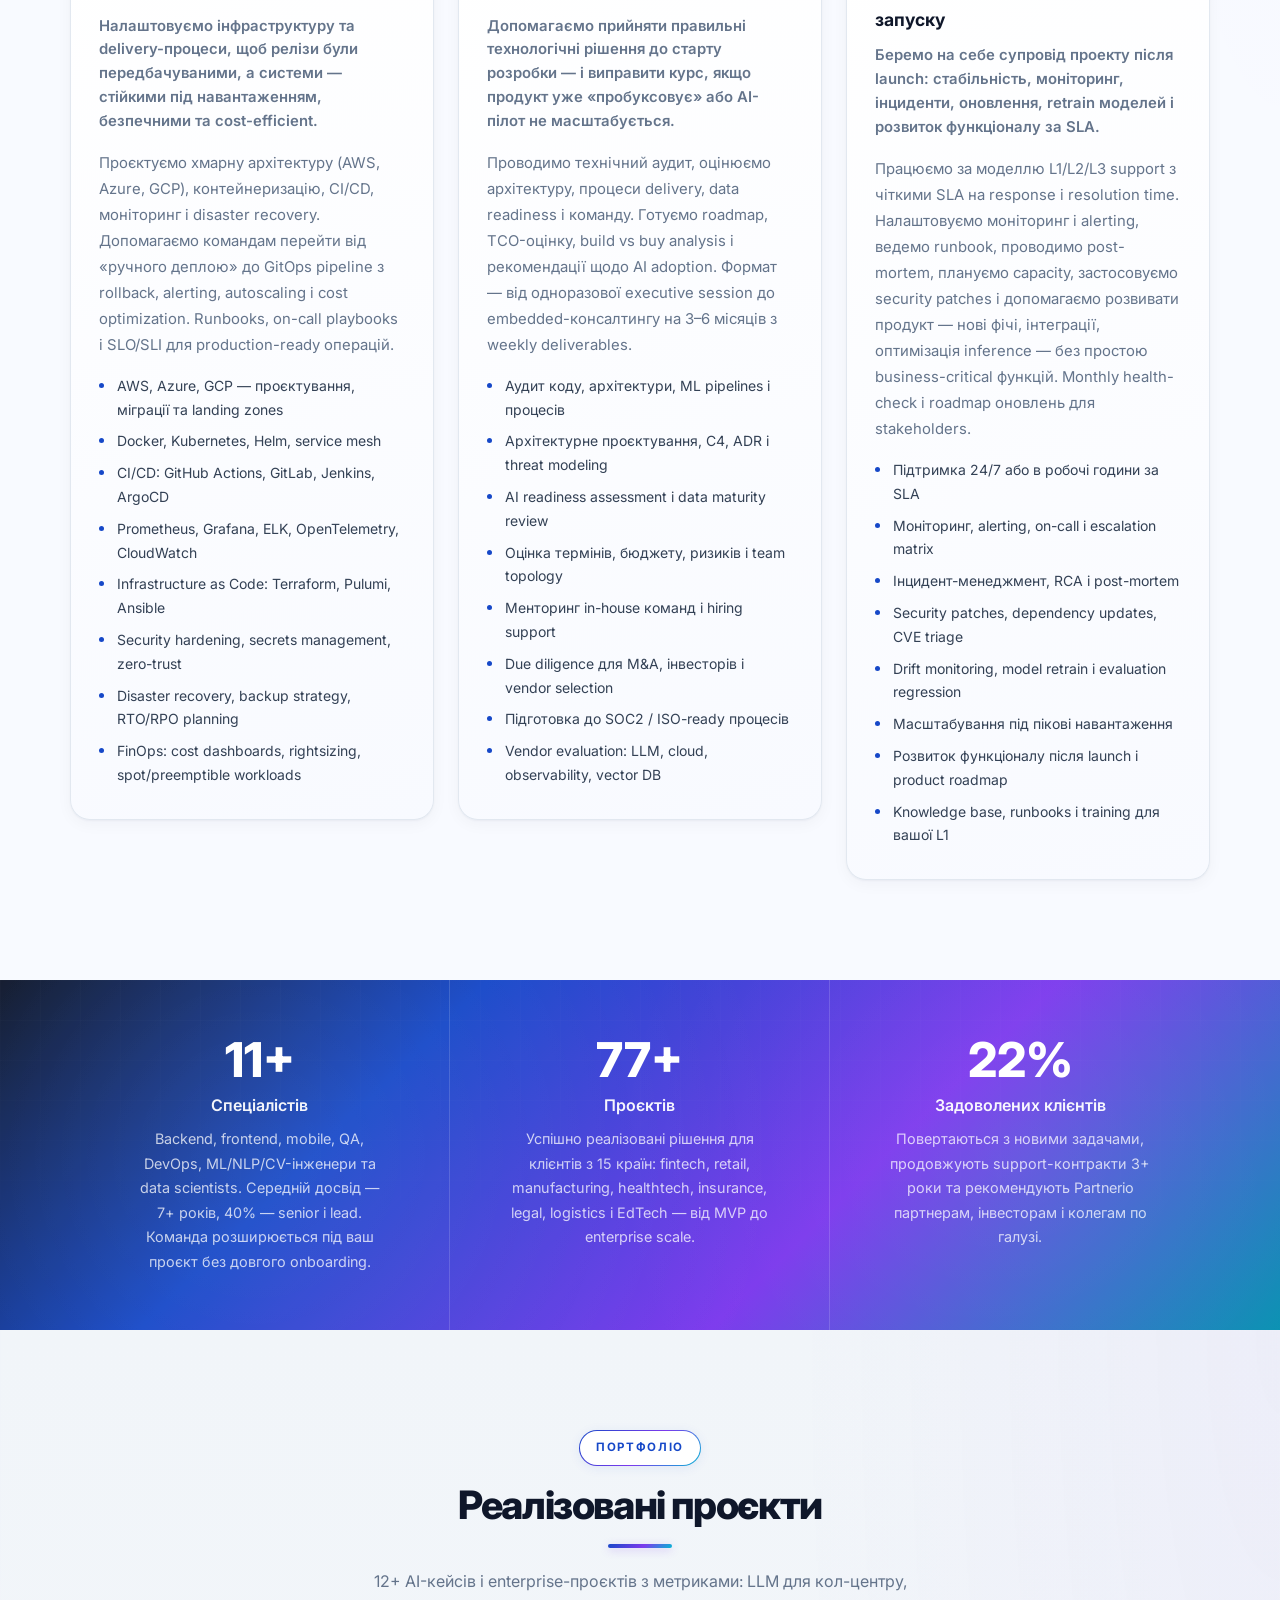
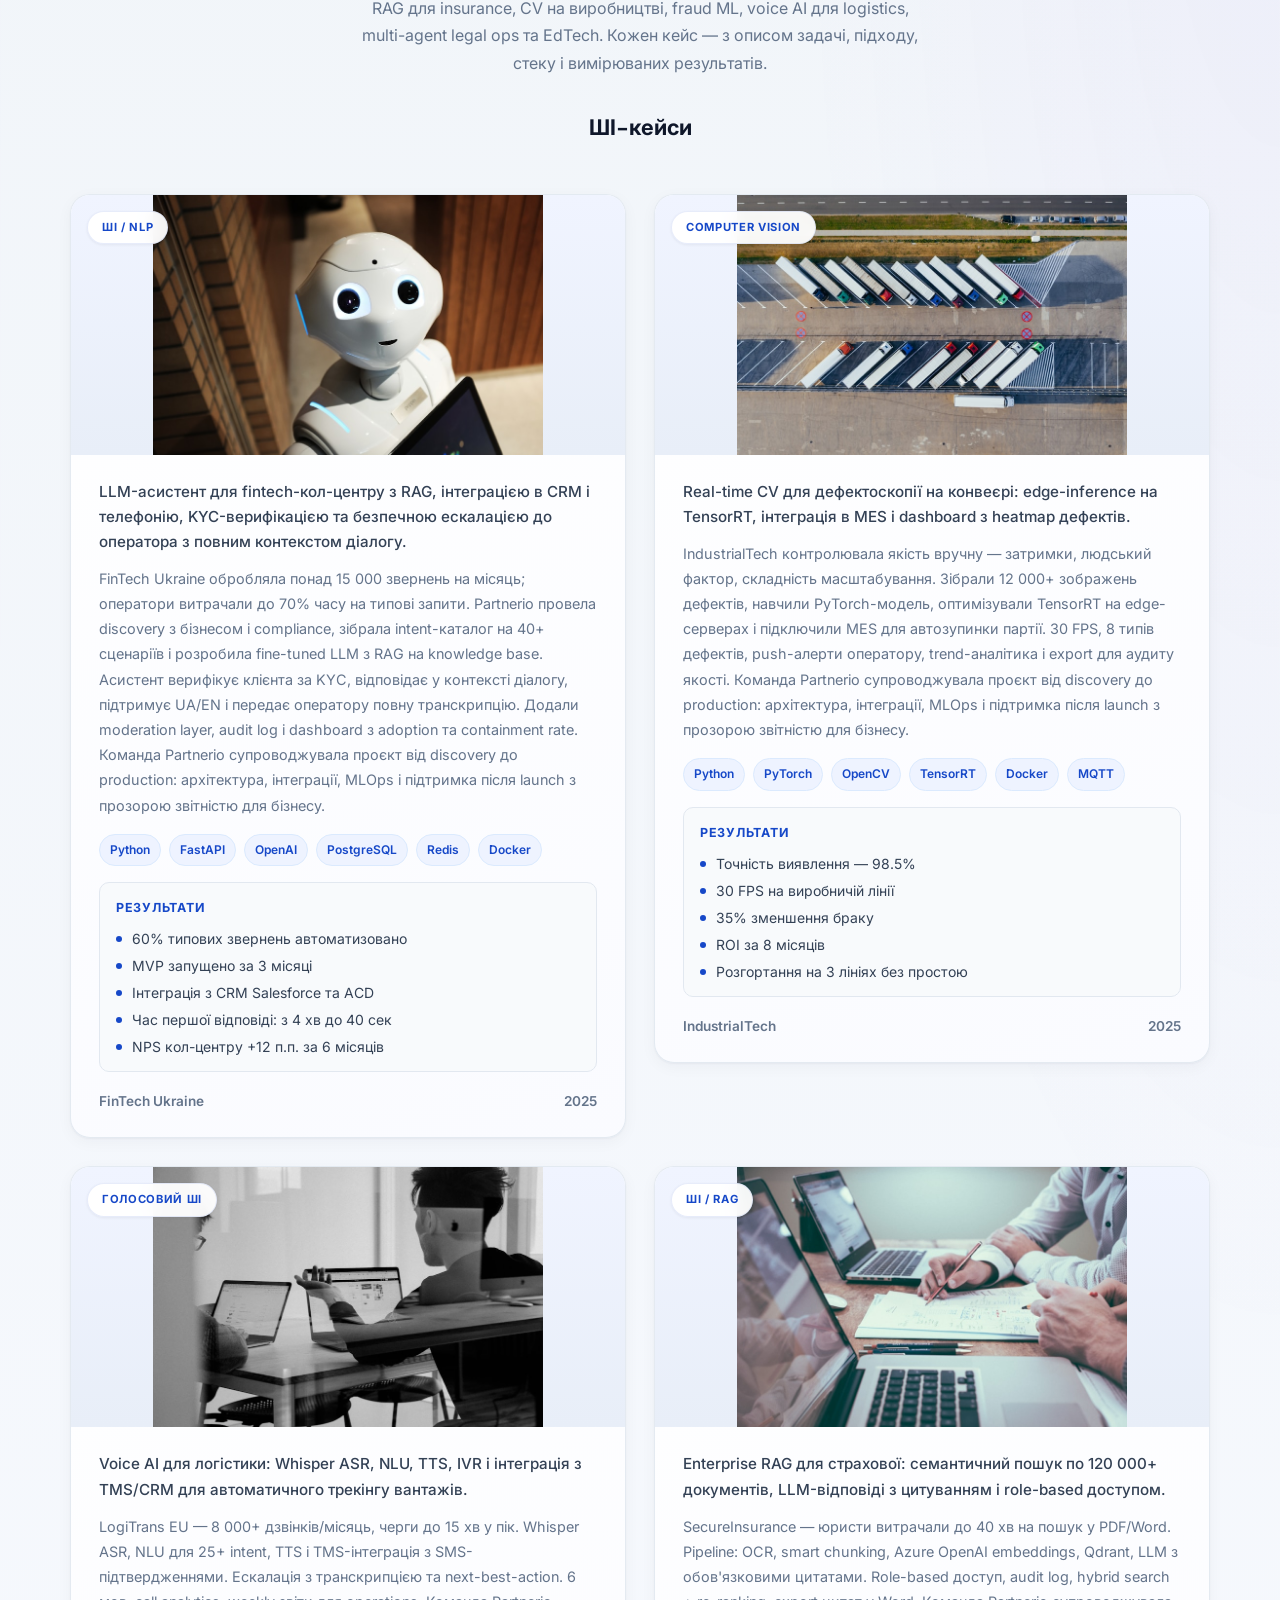
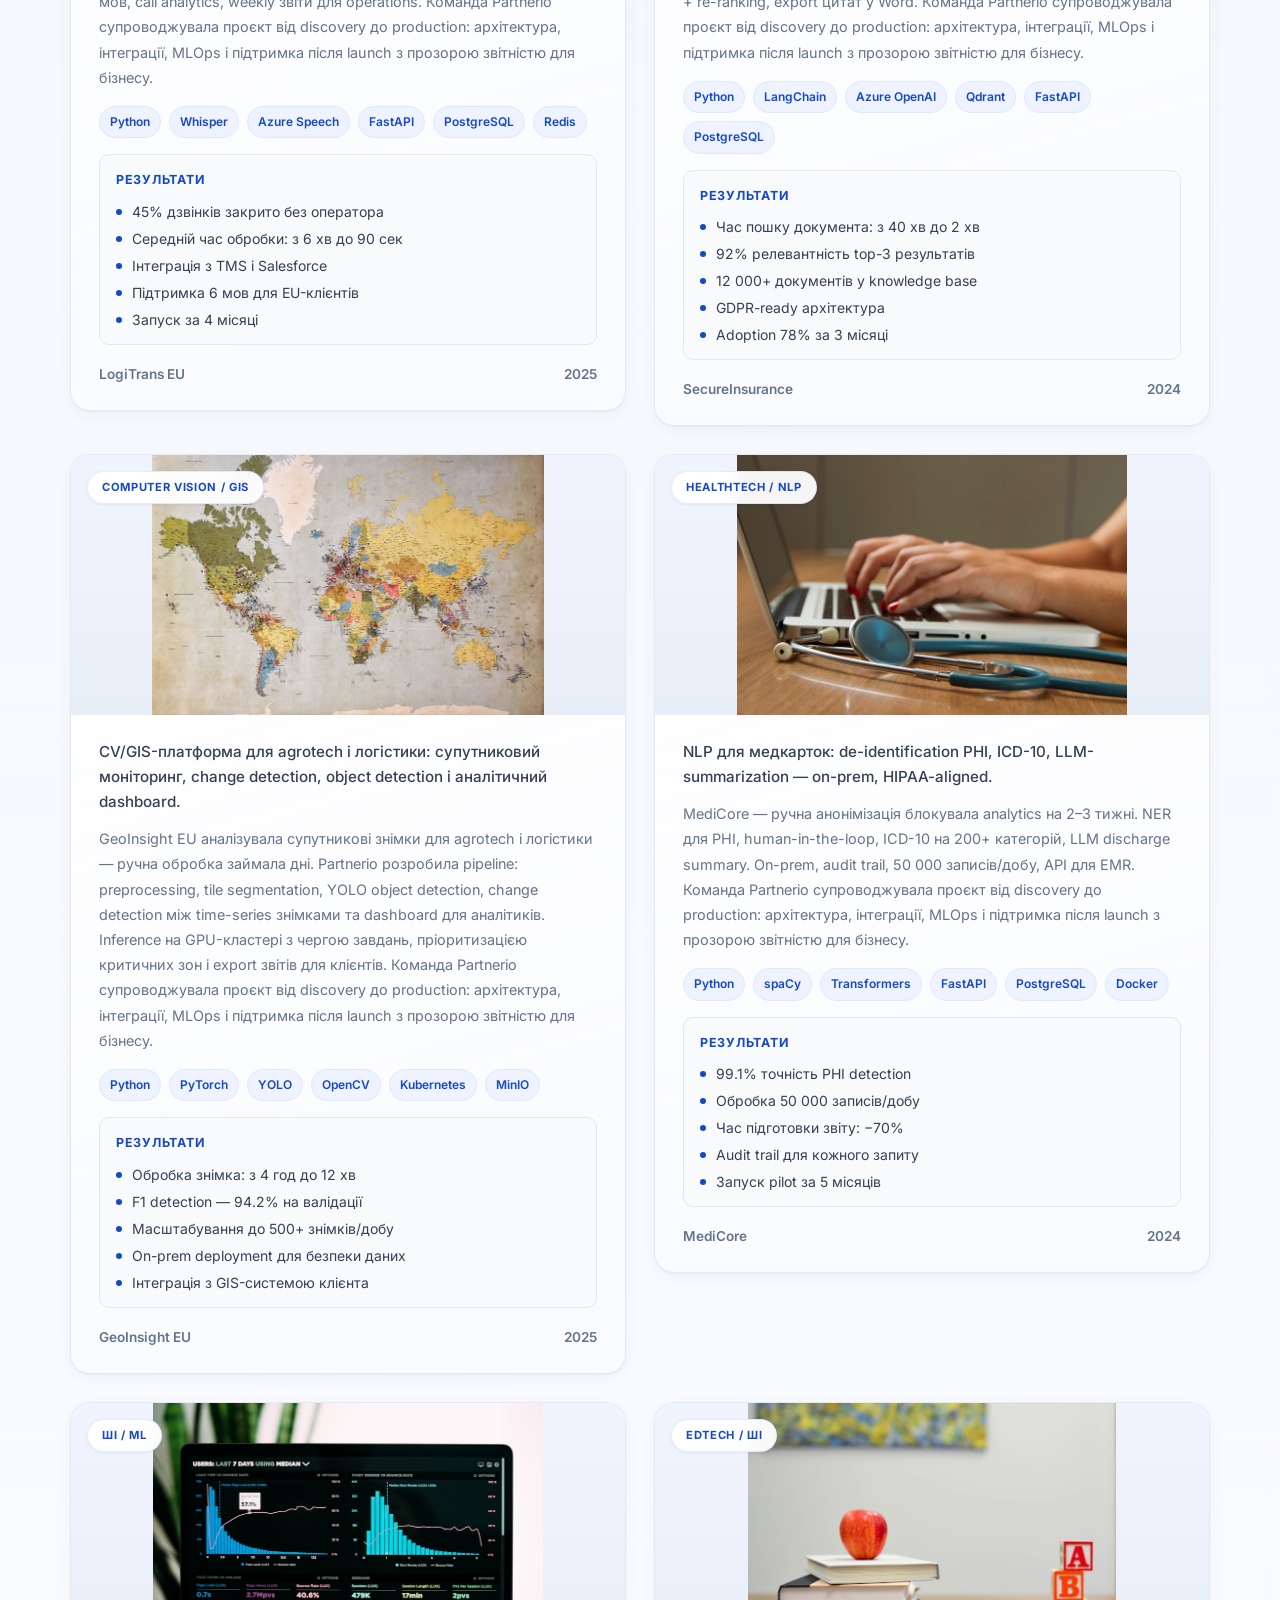
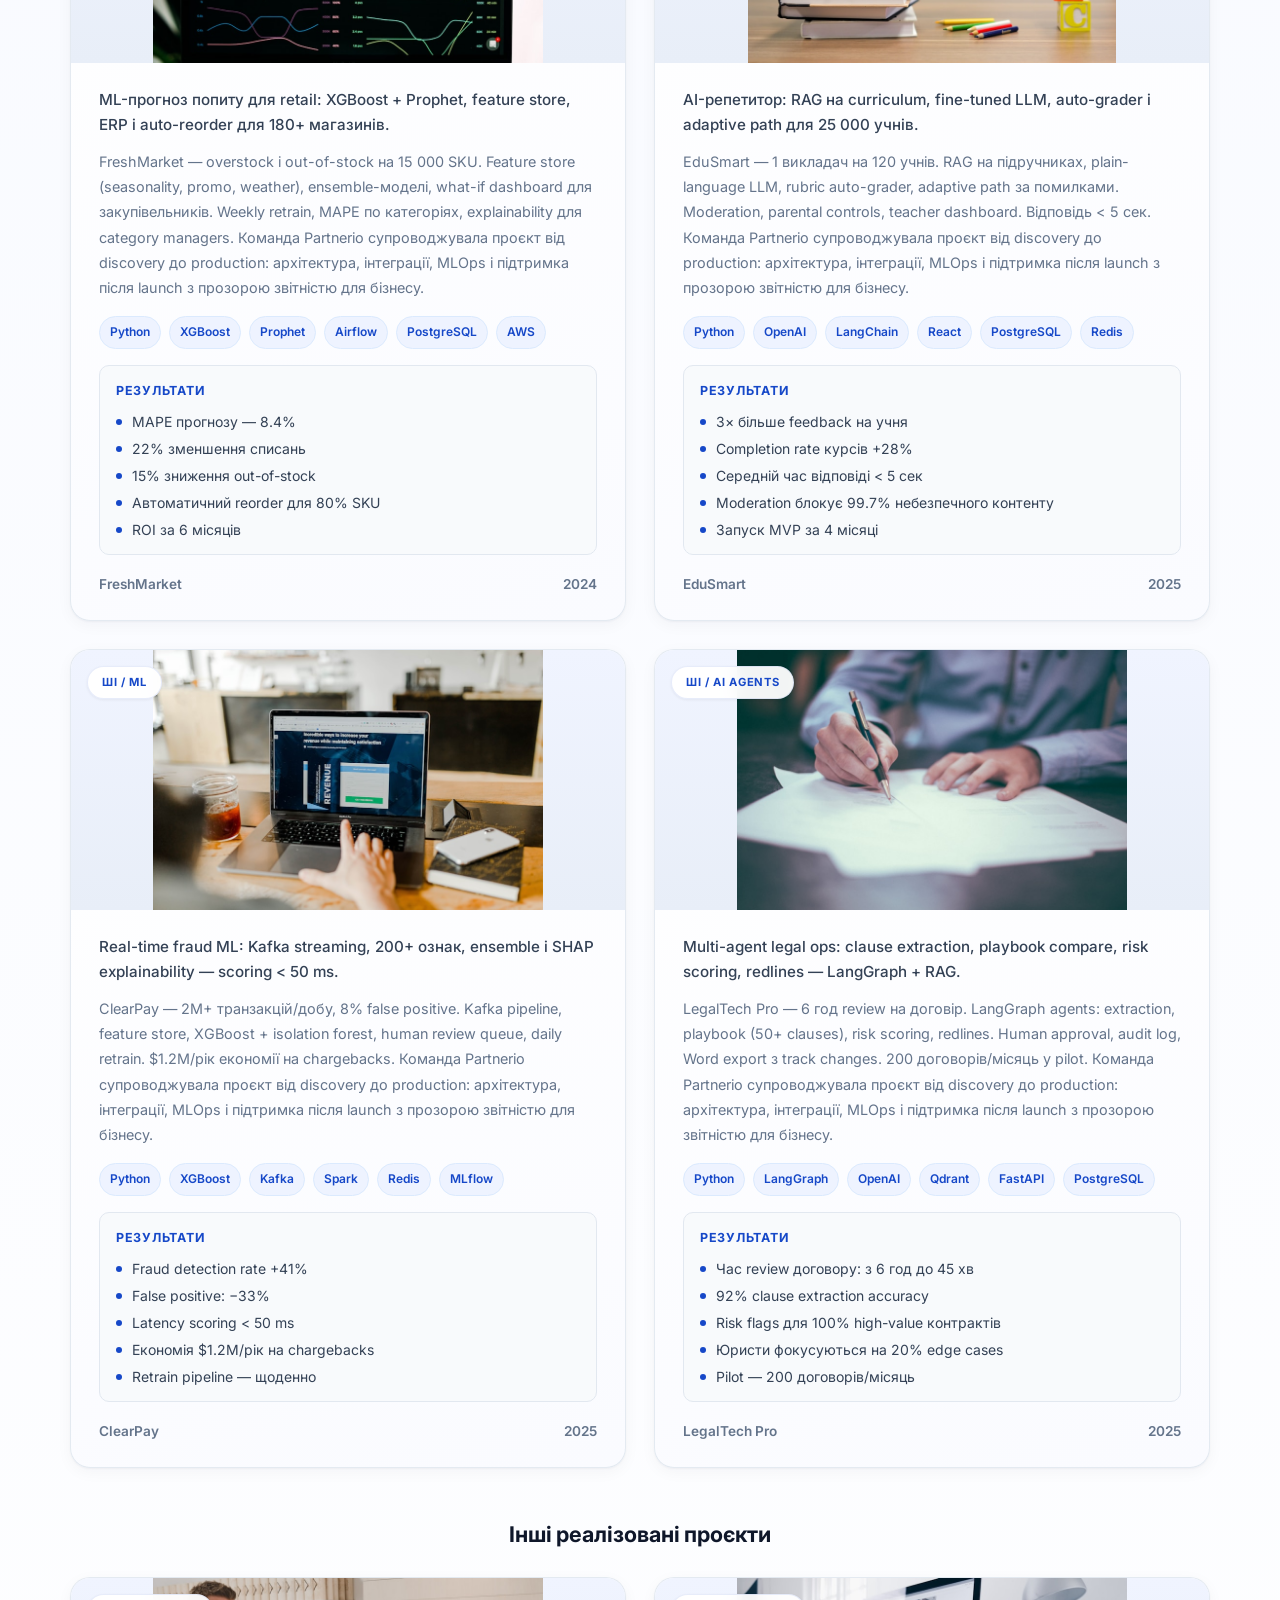
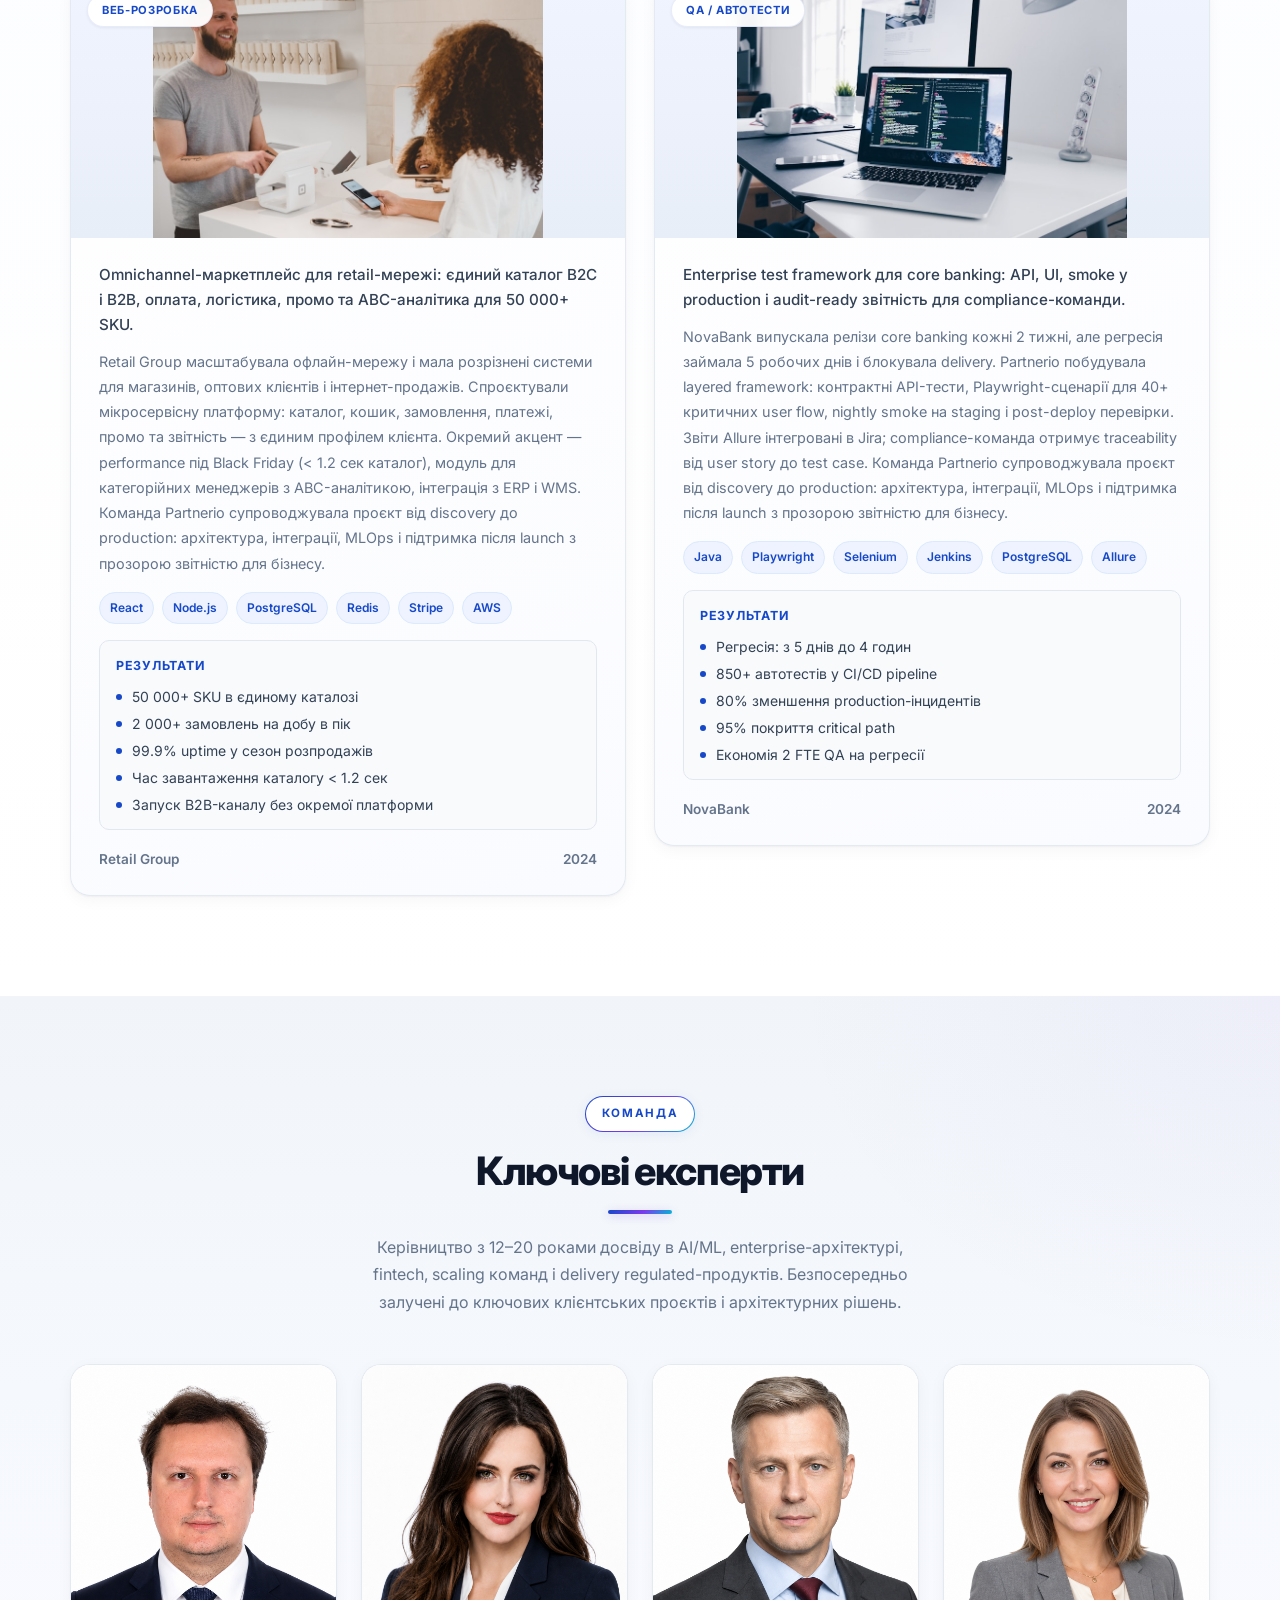
==== commit 9784de51: "fixes" ====
--- a/index.html
+++ b/index.html
@@ -153,8 +153,8 @@
           </div>
         </div>
         <div class="hero__visual">
-          <img class="hero__visual-main" src="images/ai/hero.jpg?v=20250708c" data-i18n-alt="hero.imgAlt" alt="Сучасний робот та штучний інтелект — Partnerio">
-          <img class="hero__visual-accent" src="images/ai/hero-accent.jpg?v=20250708c" data-i18n-alt="hero.accentAlt" alt="" aria-hidden="true">
+          <img class="hero__visual-main" src="images/ai/hero.jpg?v=20250708g" data-i18n-alt="hero.imgAlt" alt="Сучасний робот та штучний інтелект — Partnerio">
+          <img class="hero__visual-accent" src="images/ai/hero-accent.jpg?v=20250708g" data-i18n-alt="hero.accentAlt" alt="" aria-hidden="true">
           <div class="hero__visual-glow" aria-hidden="true"></div>
           <span class="hero__visual-badge" data-i18n="hero.visualBadge">AI · Robotics · High Tech</span>
           <div class="hero__stats">
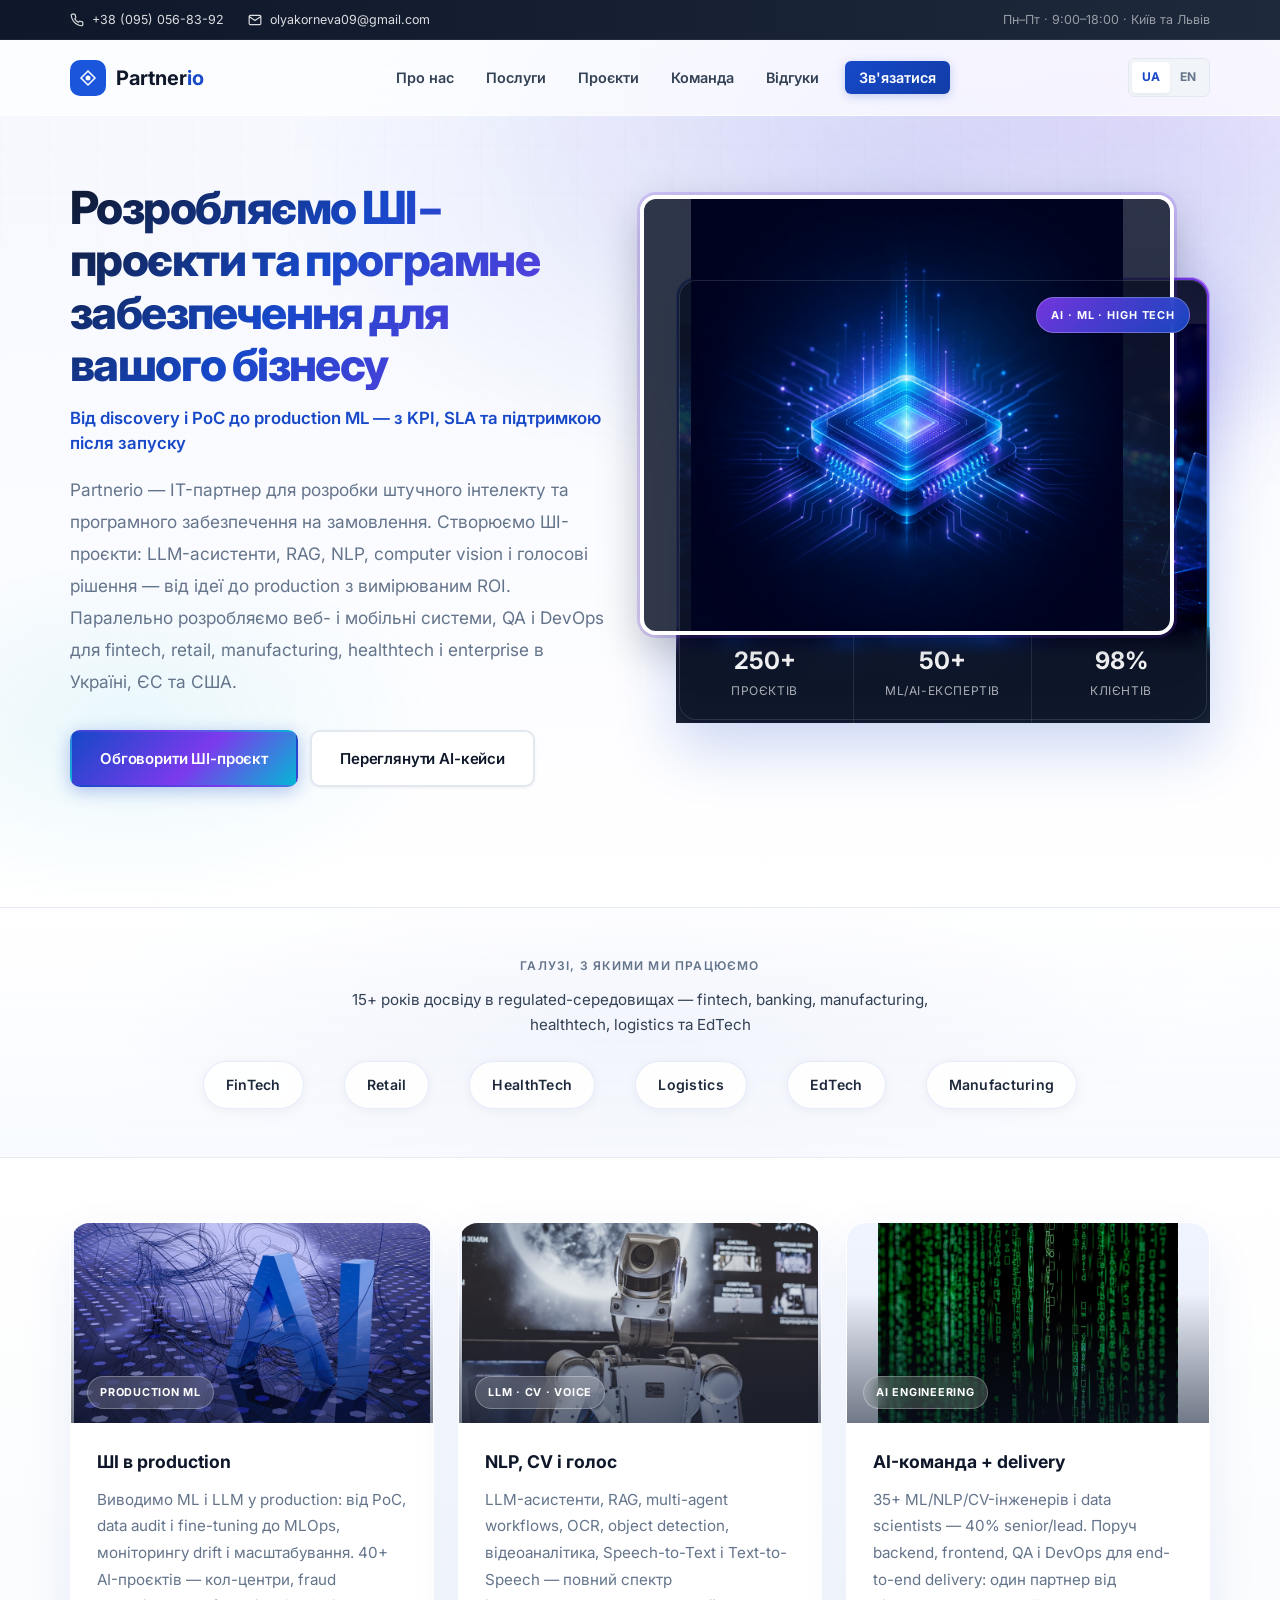
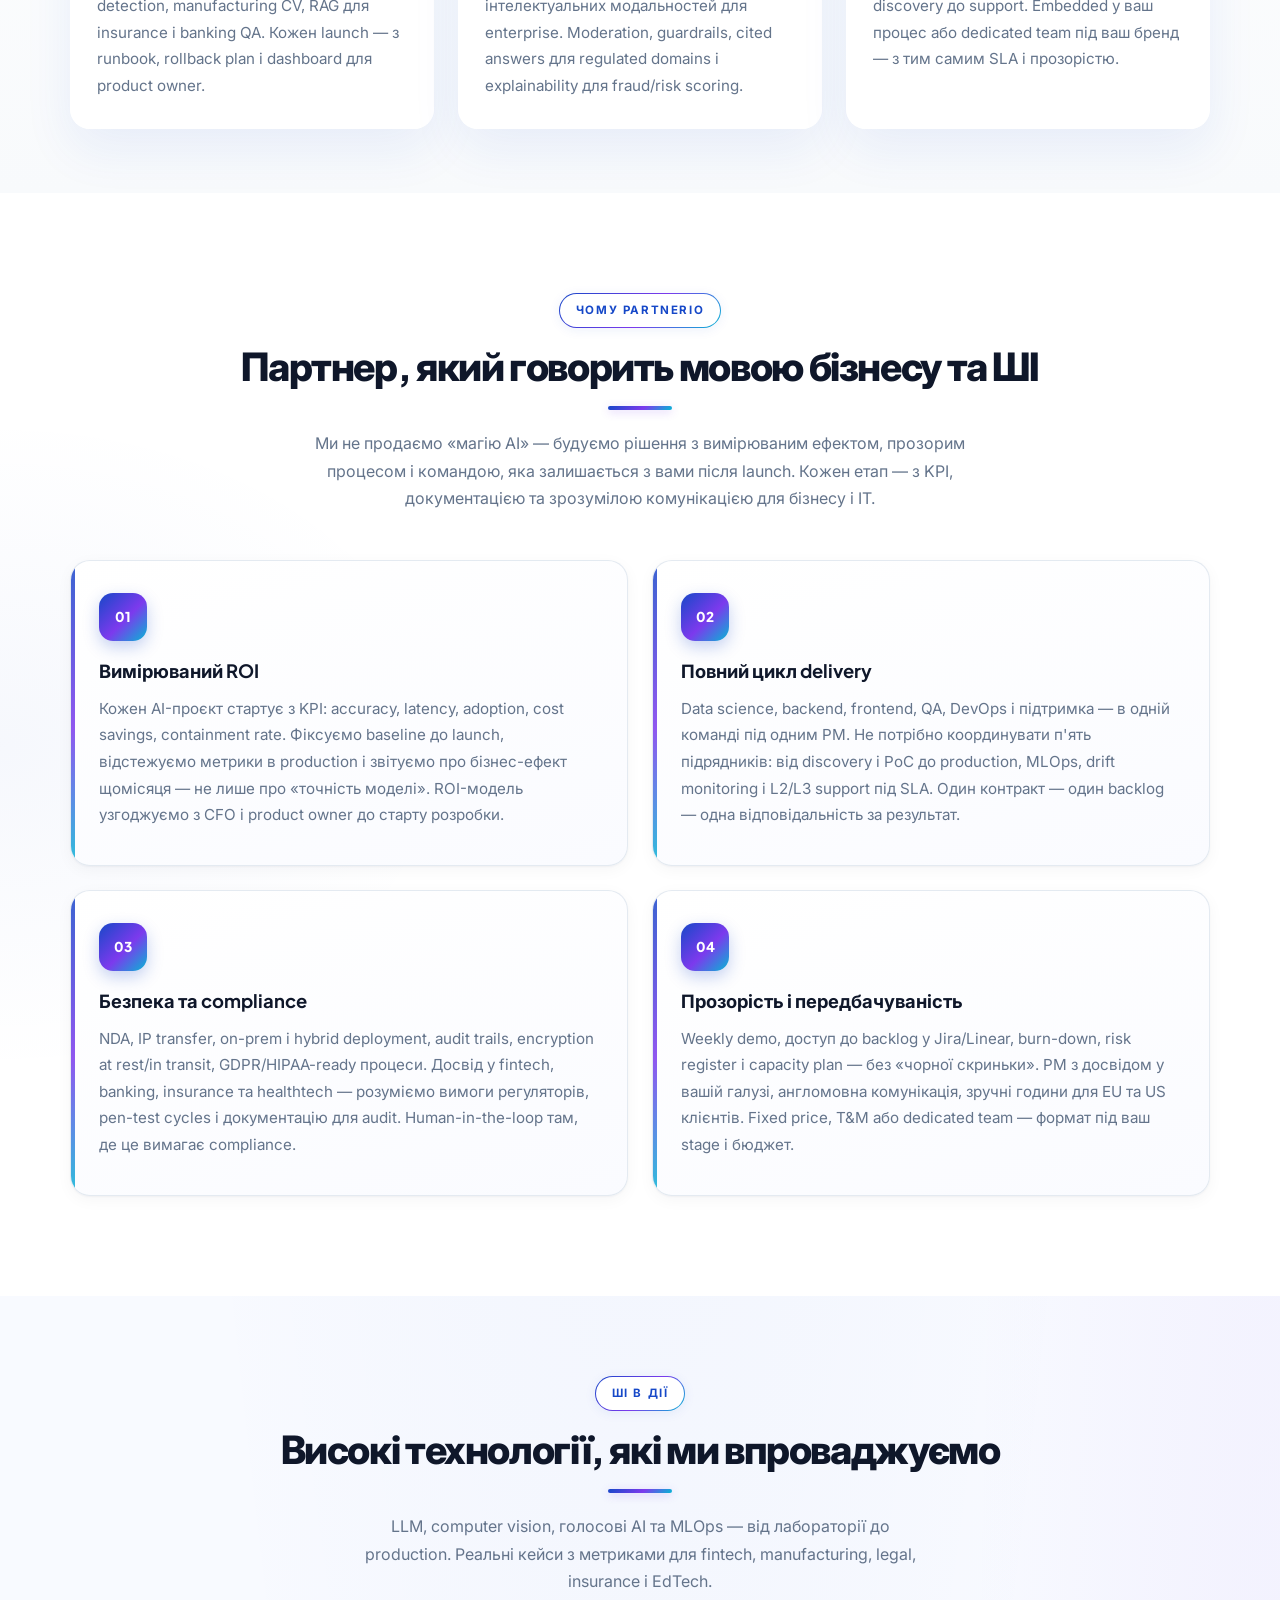
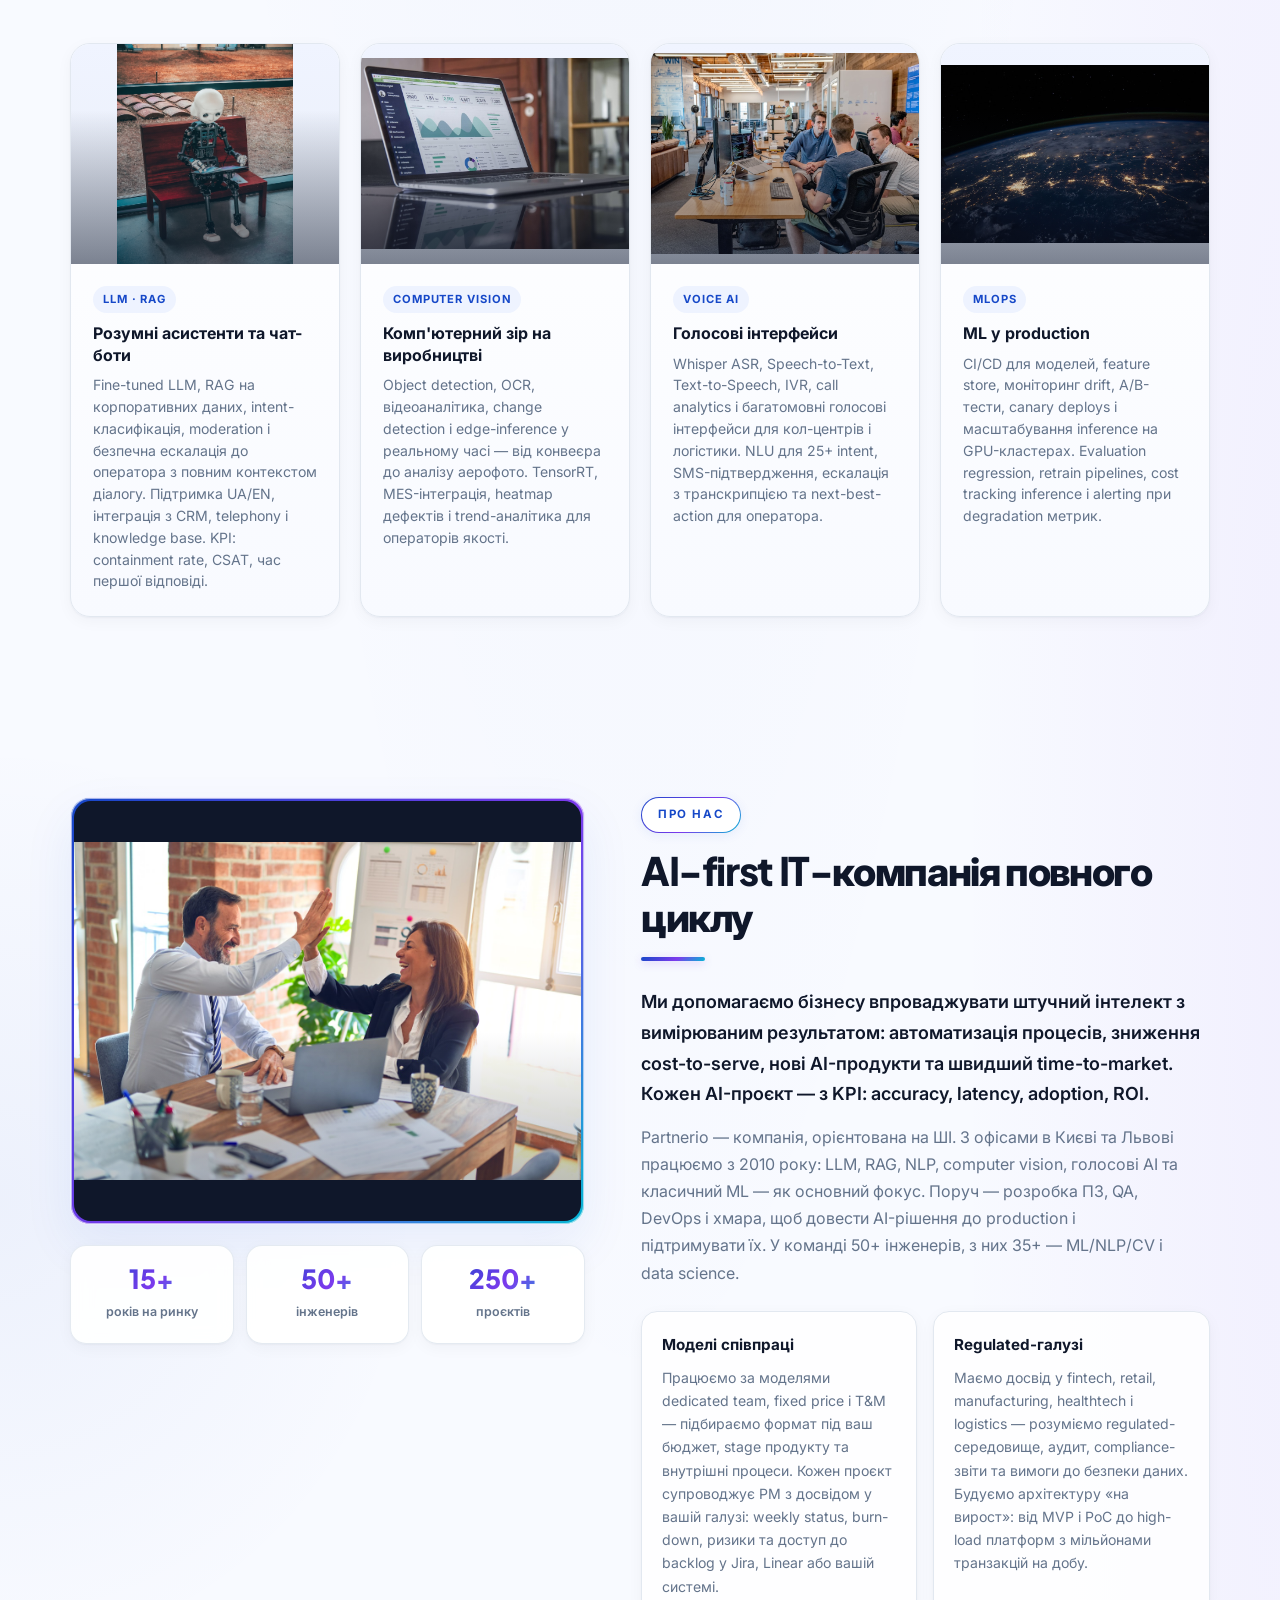
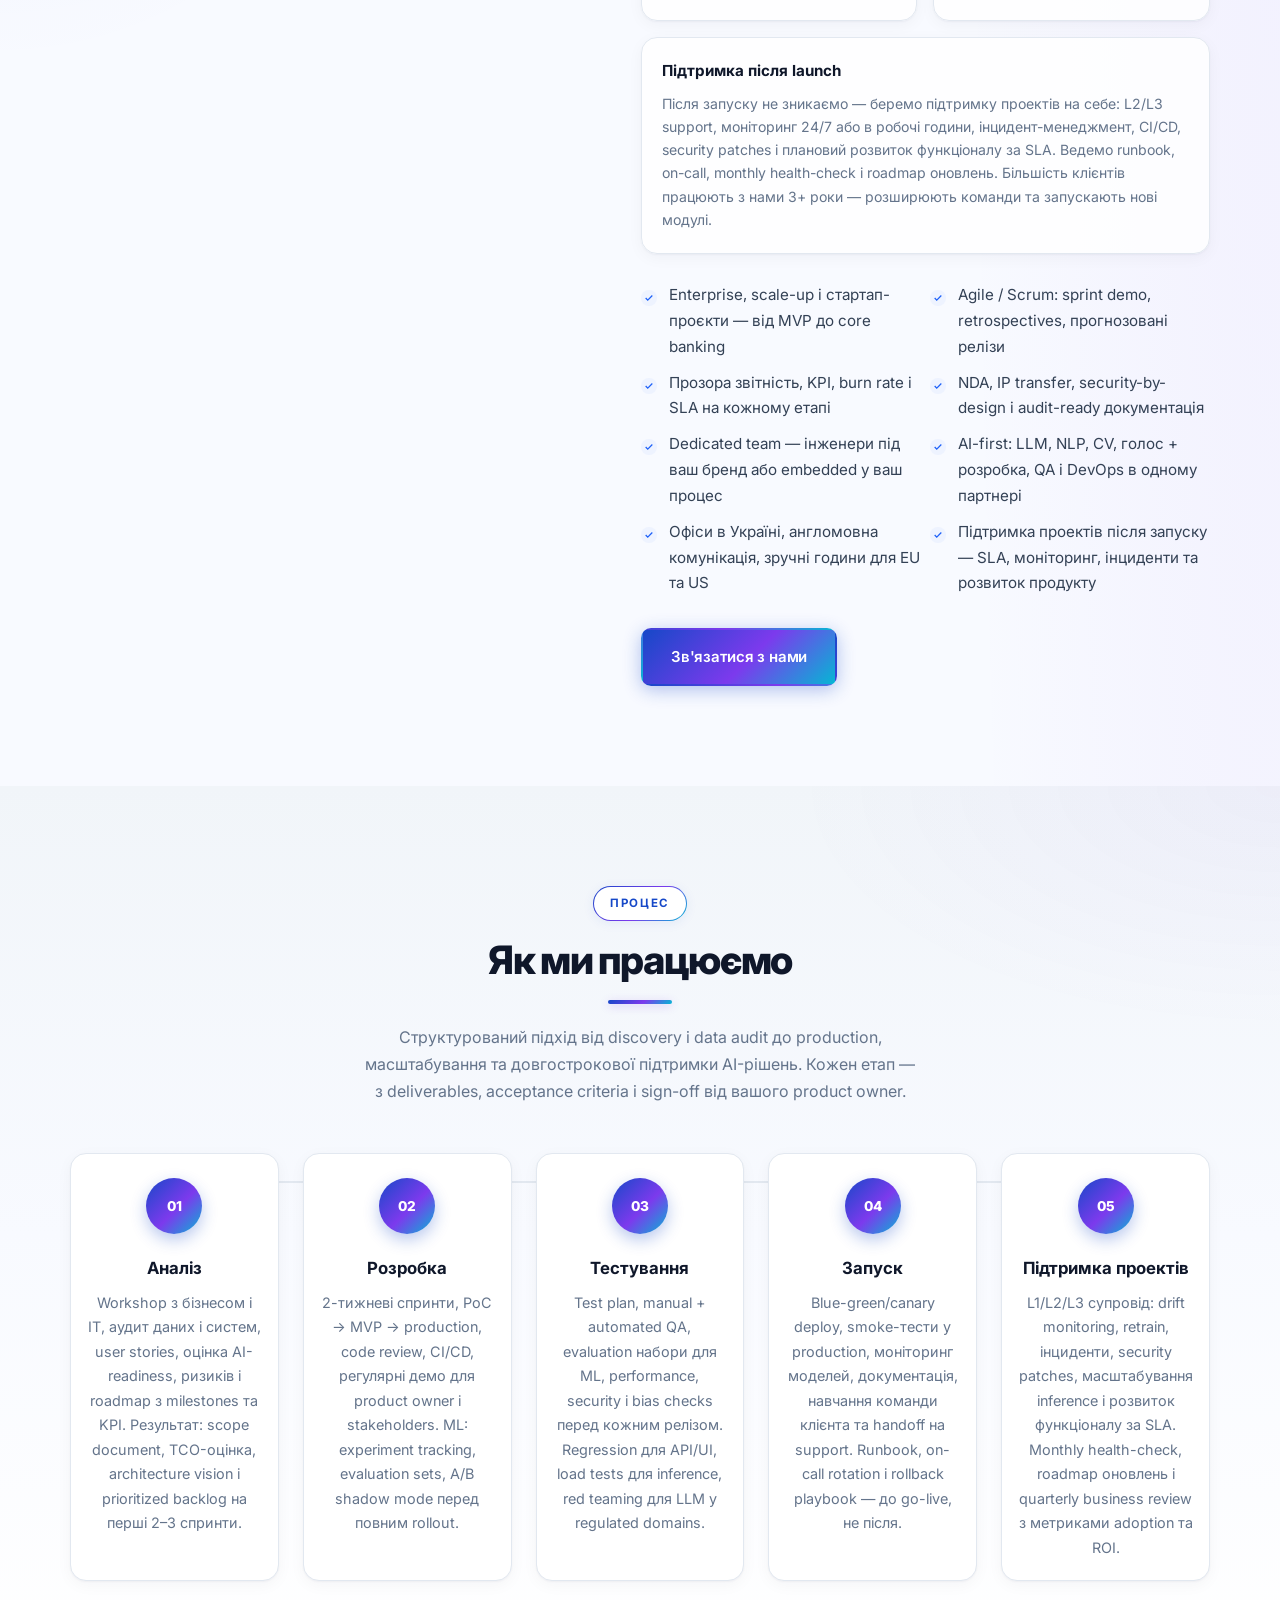
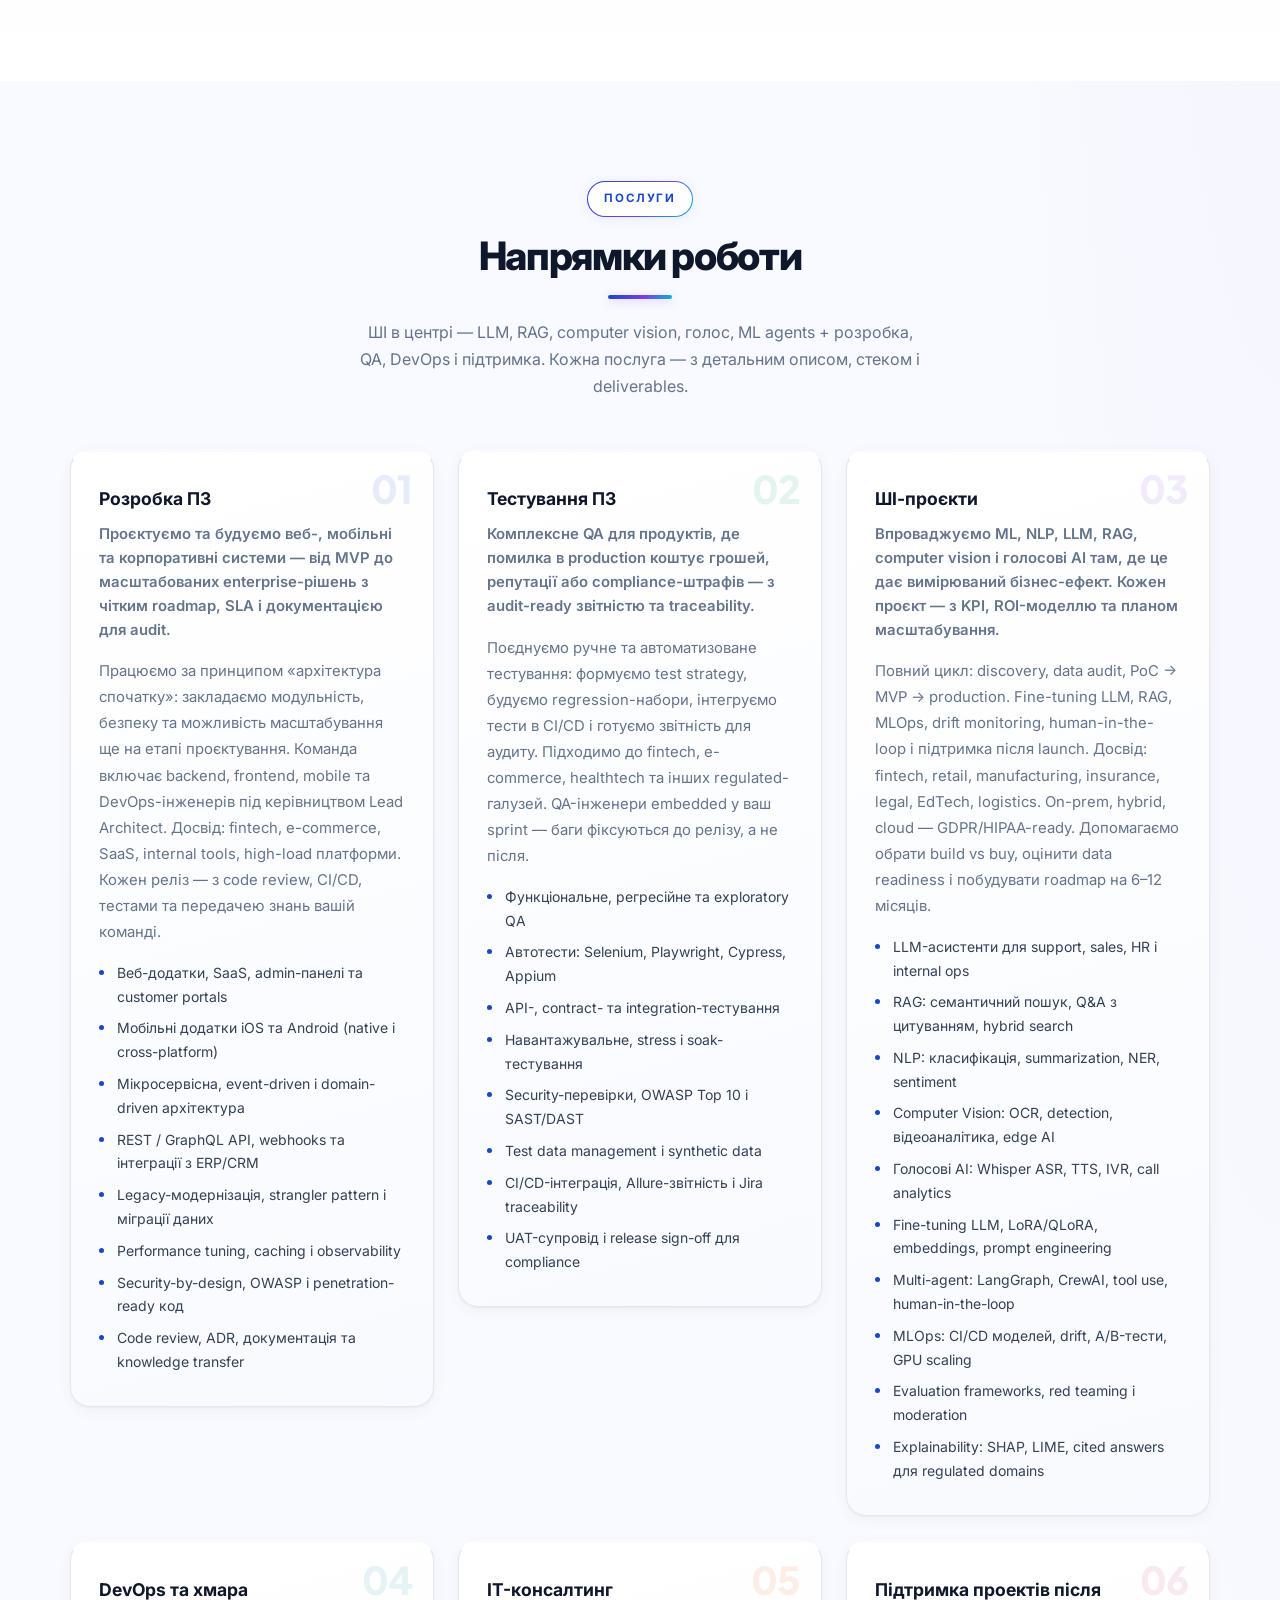
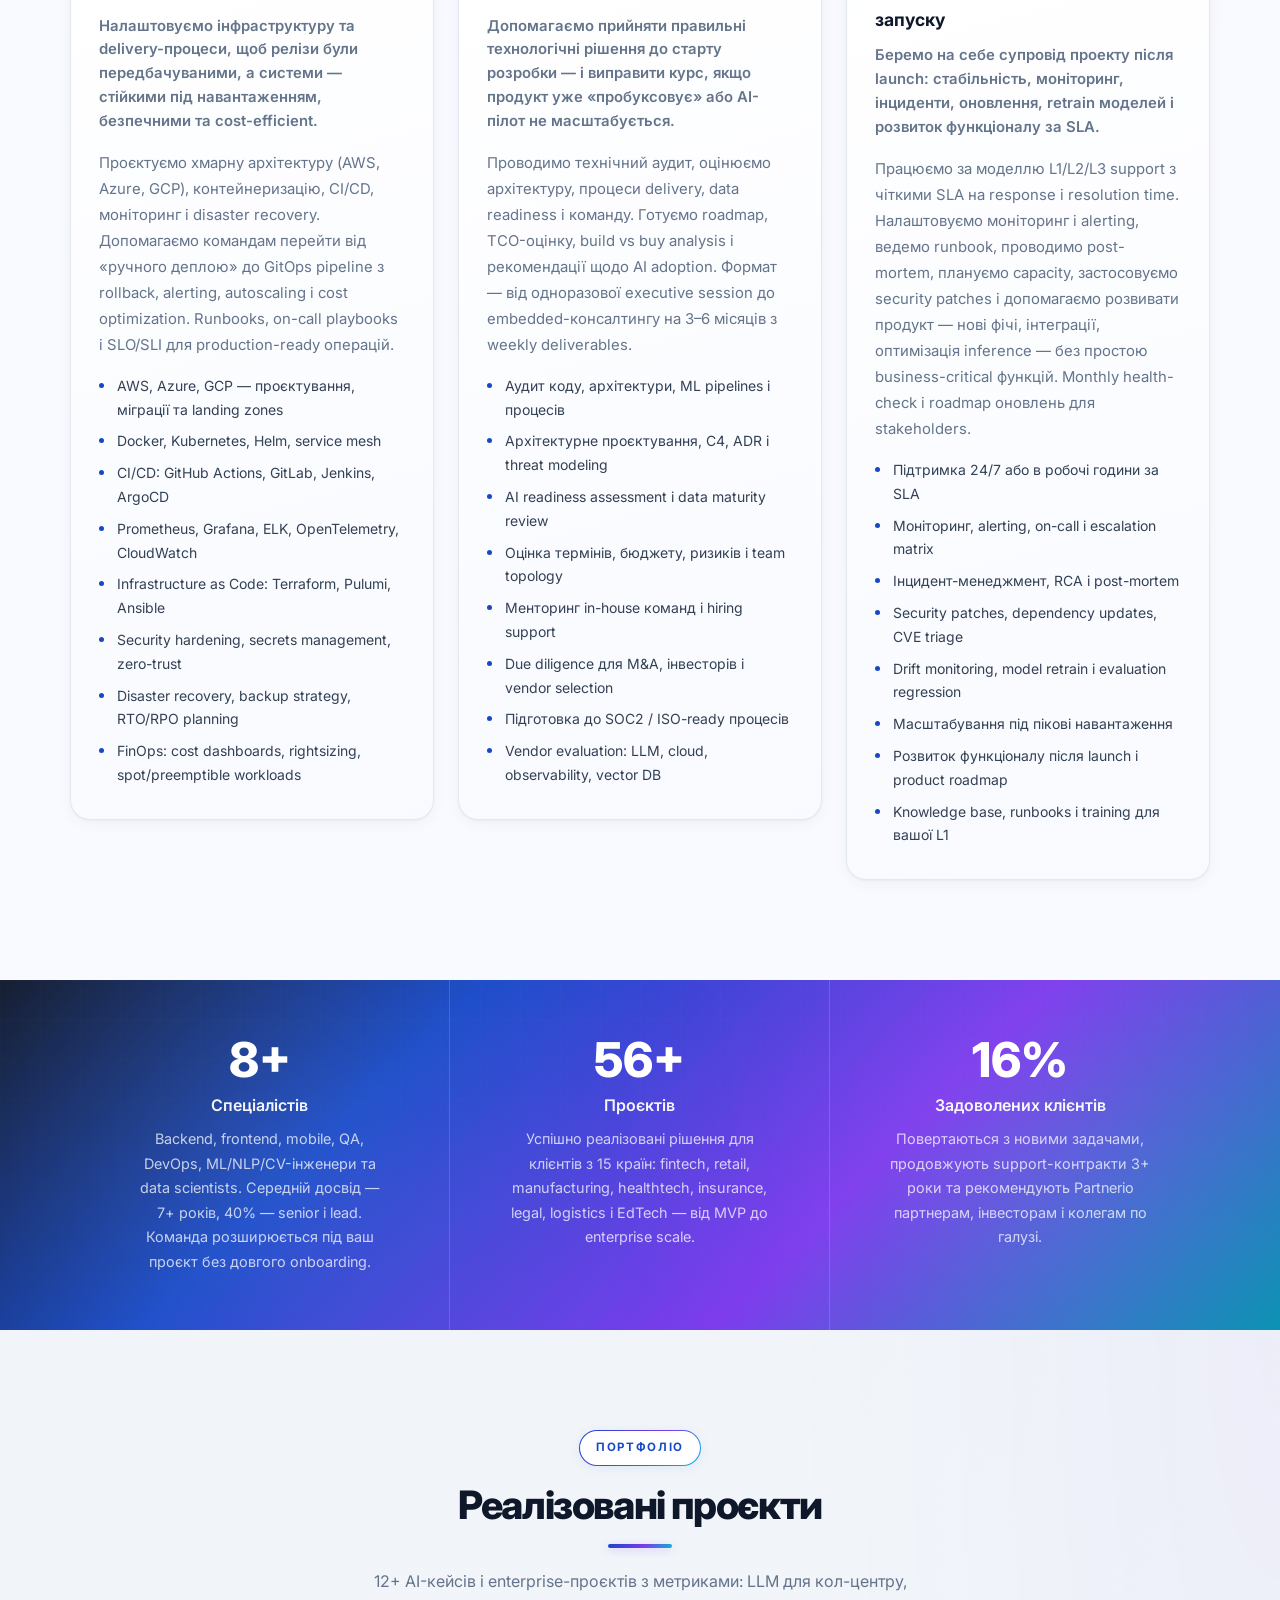
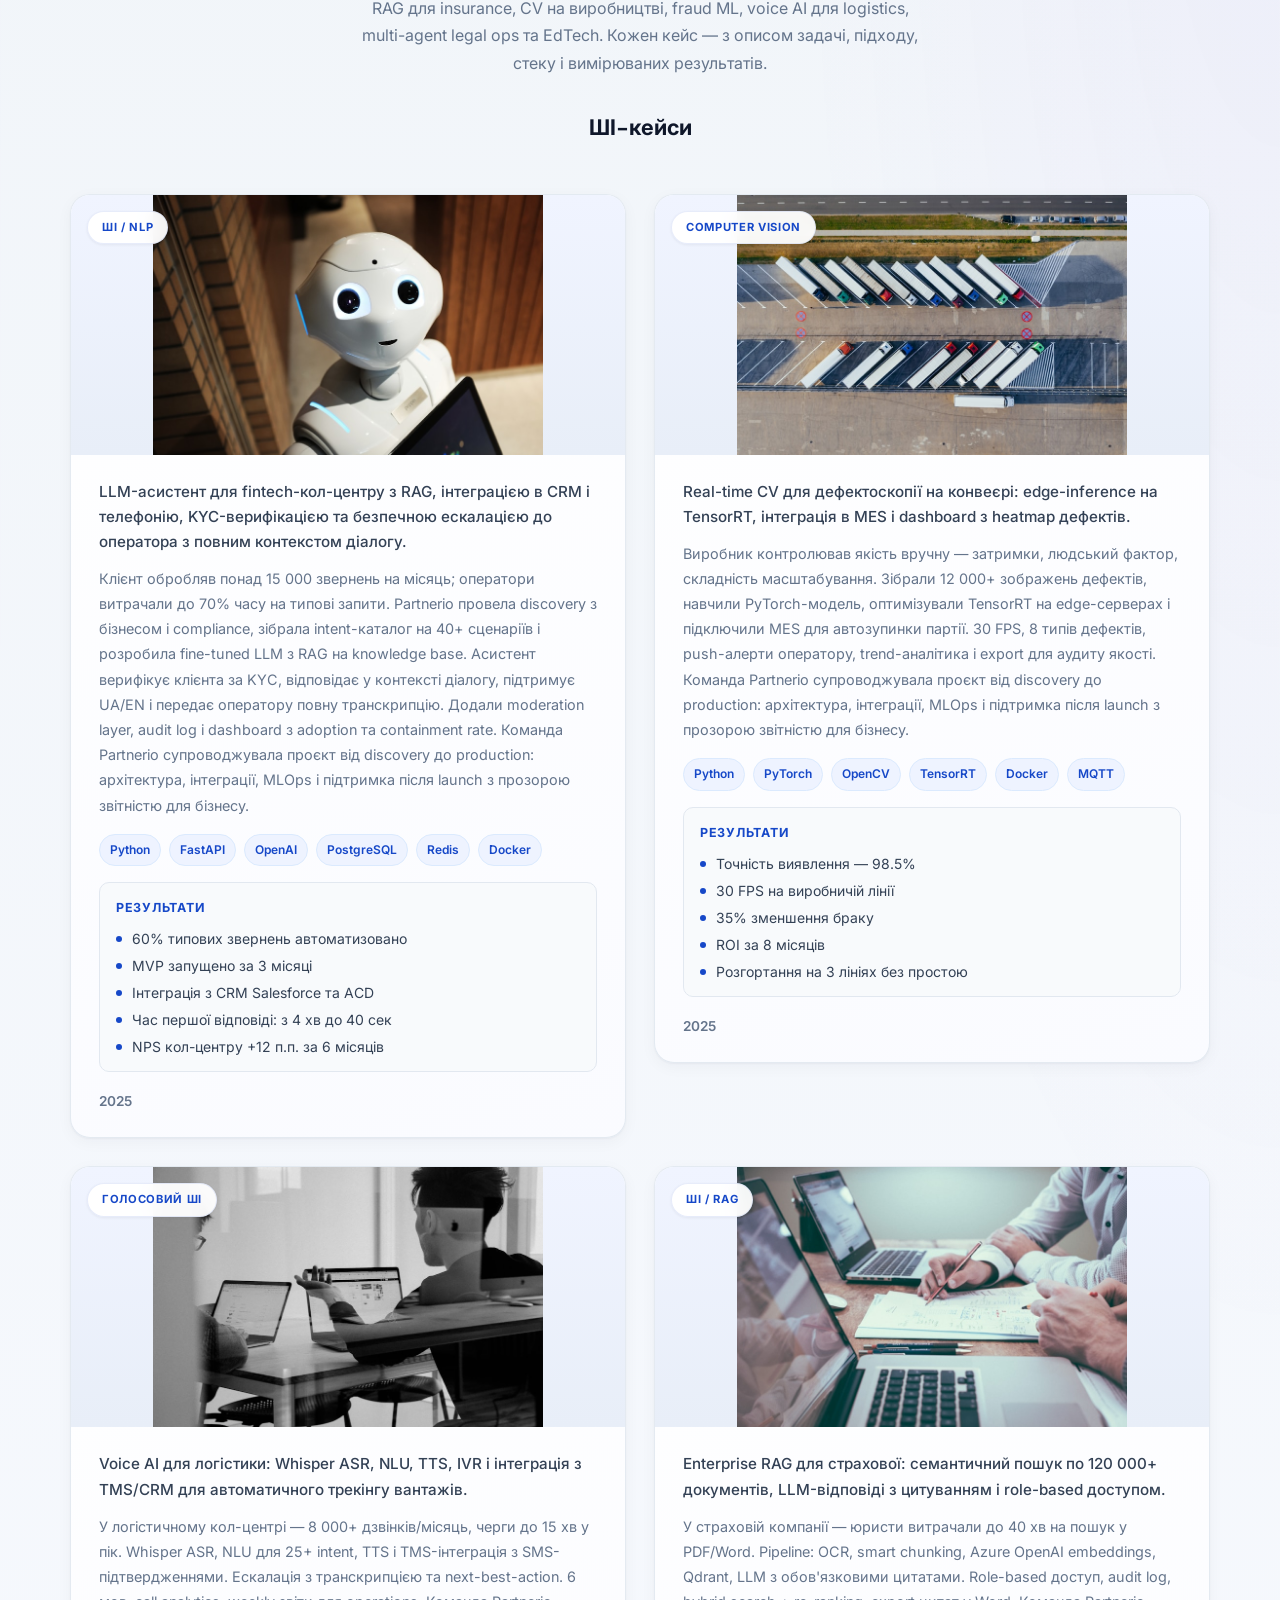
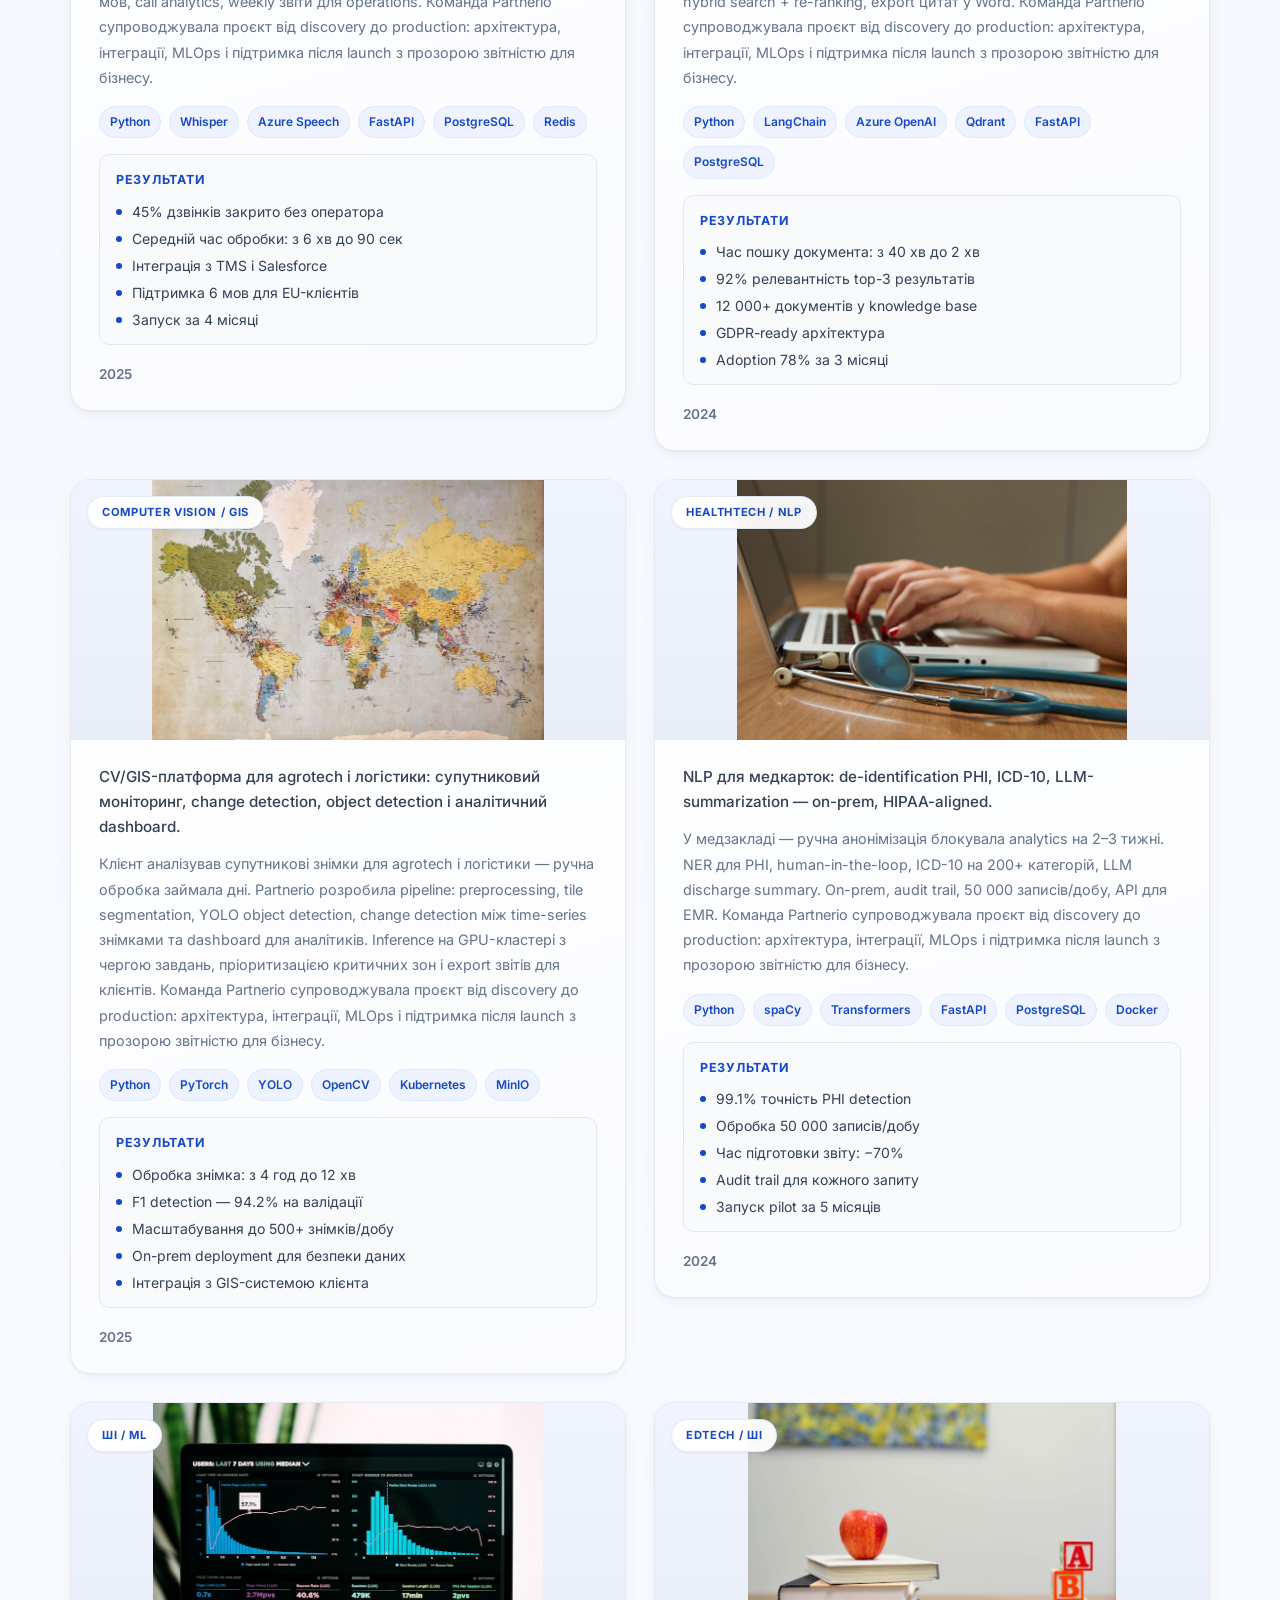
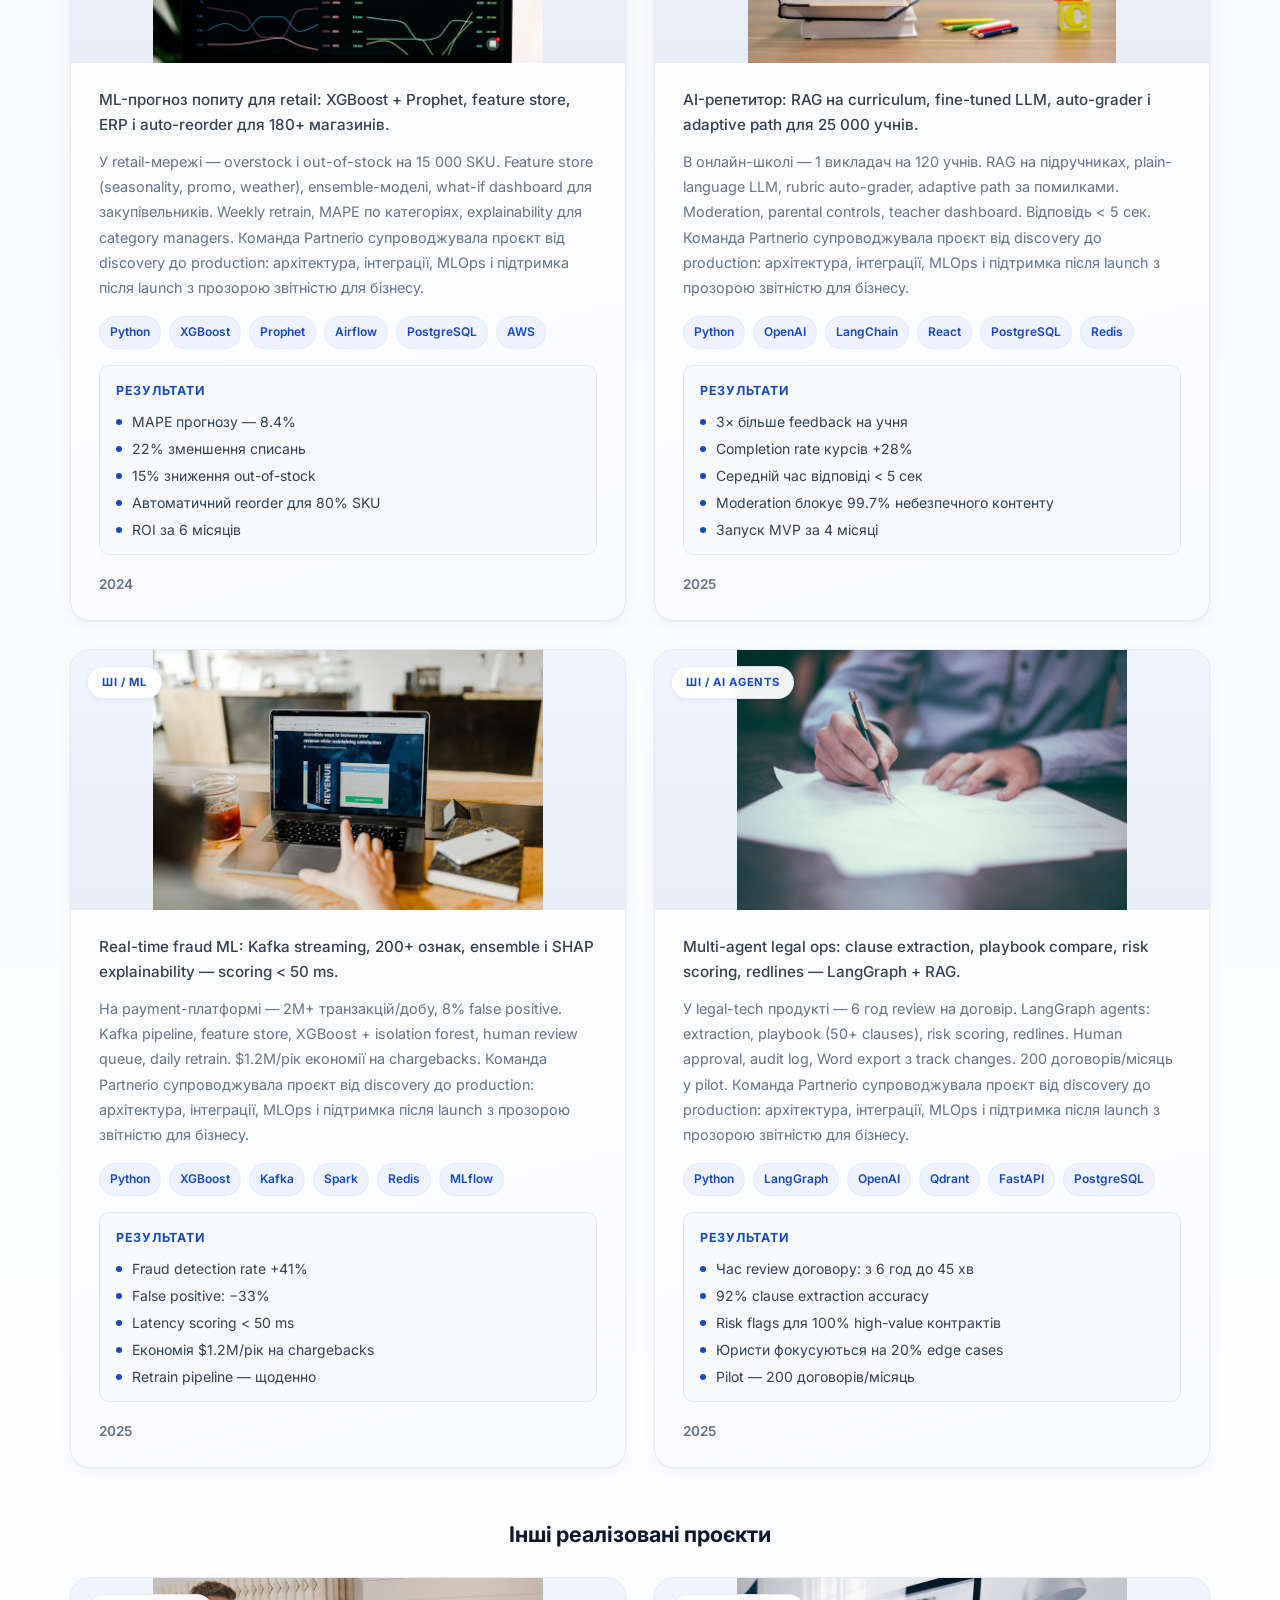
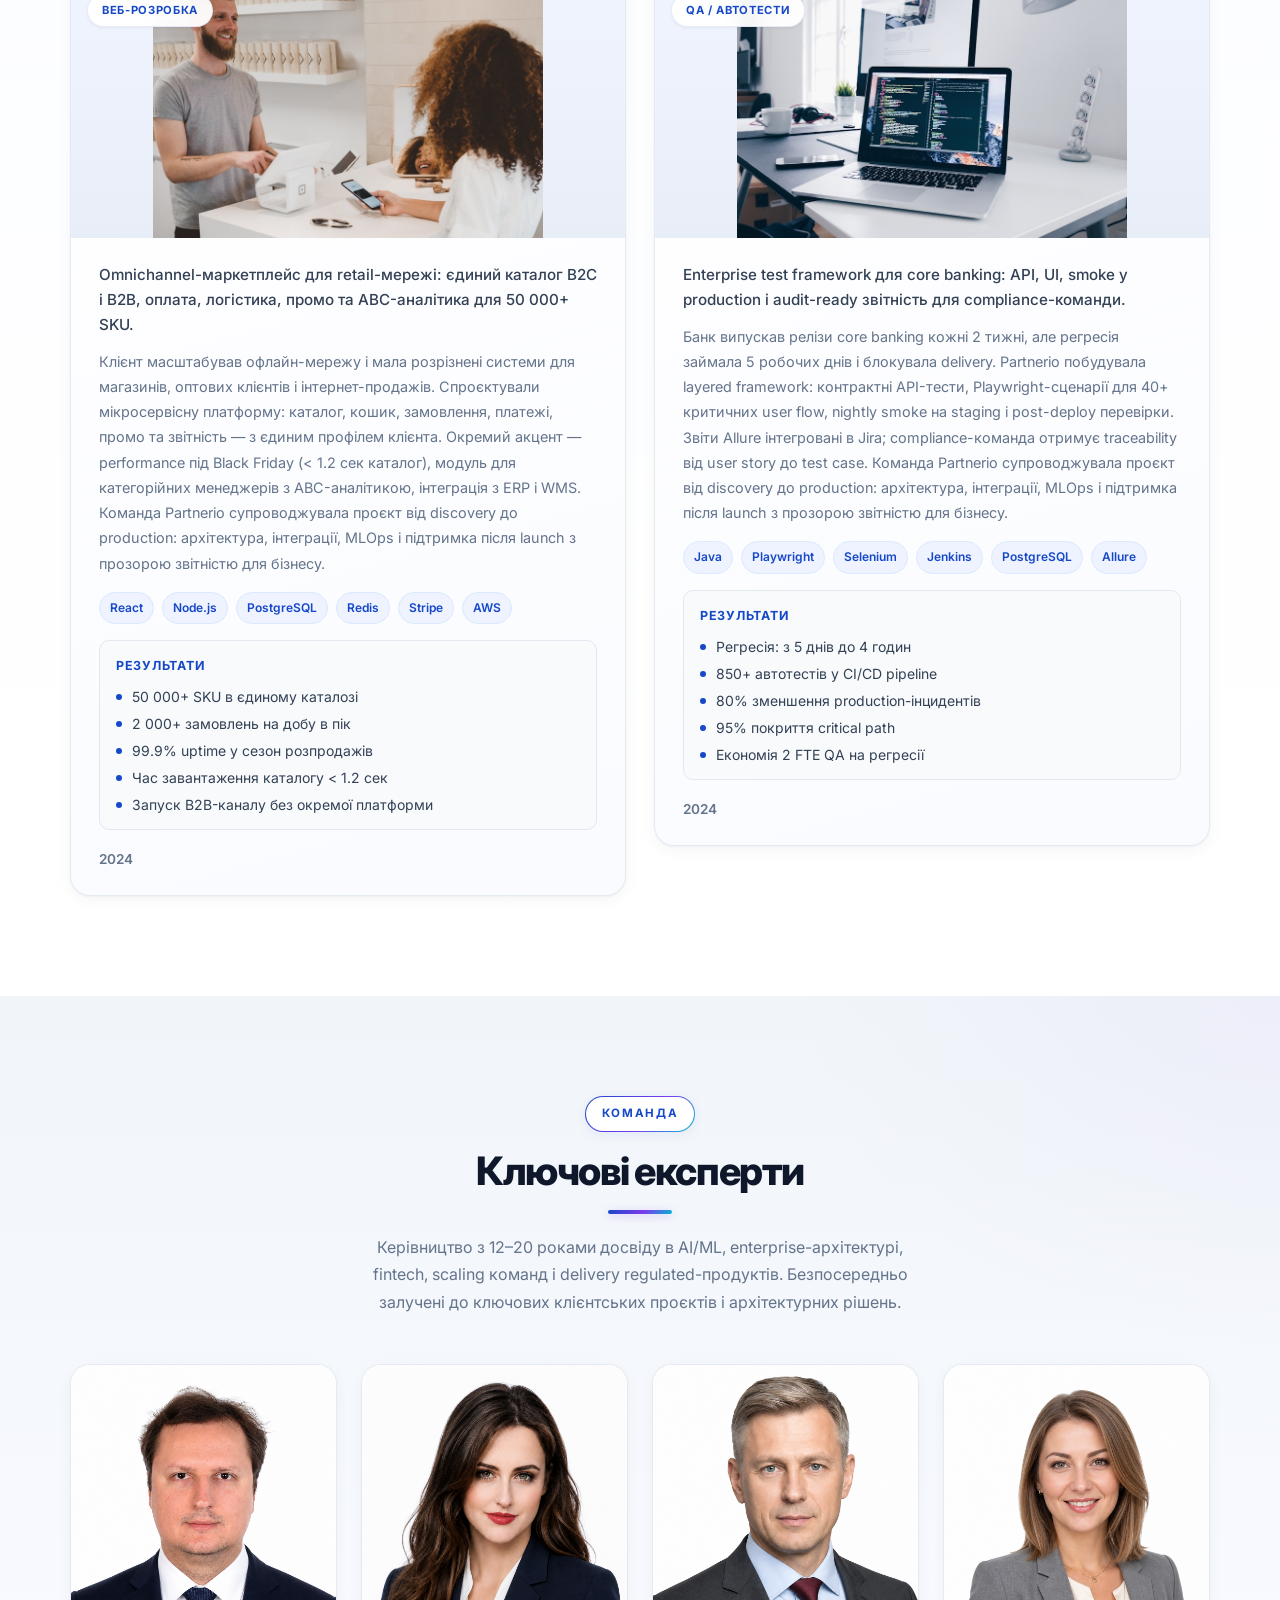
==== commit e80214ea: "fixes" ====
--- a/index.html
+++ b/index.html
@@ -153,8 +153,8 @@
           </div>
         </div>
         <div class="hero__visual">
-          <img class="hero__visual-main" src="images/ai/hero.jpg?v=20250708g" data-i18n-alt="hero.imgAlt" alt="Сучасний робот та штучний інтелект — Partnerio">
-          <img class="hero__visual-accent" src="images/ai/hero-accent.jpg?v=20250708g" data-i18n-alt="hero.accentAlt" alt="" aria-hidden="true">
+          <img class="hero__visual-main" src="images/ai/hero.jpg?v=20250708h" data-i18n-alt="hero.imgAlt" alt="Штучний інтелект та високі технології — Partnerio">
+          <img class="hero__visual-accent" src="images/ai/hero-accent.jpg?v=20250708h" data-i18n-alt="hero.accentAlt" alt="" aria-hidden="true">
           <div class="hero__visual-glow" aria-hidden="true"></div>
           <span class="hero__visual-badge" data-i18n="hero.visualBadge">AI · Robotics · High Tech</span>
           <div class="hero__stats">
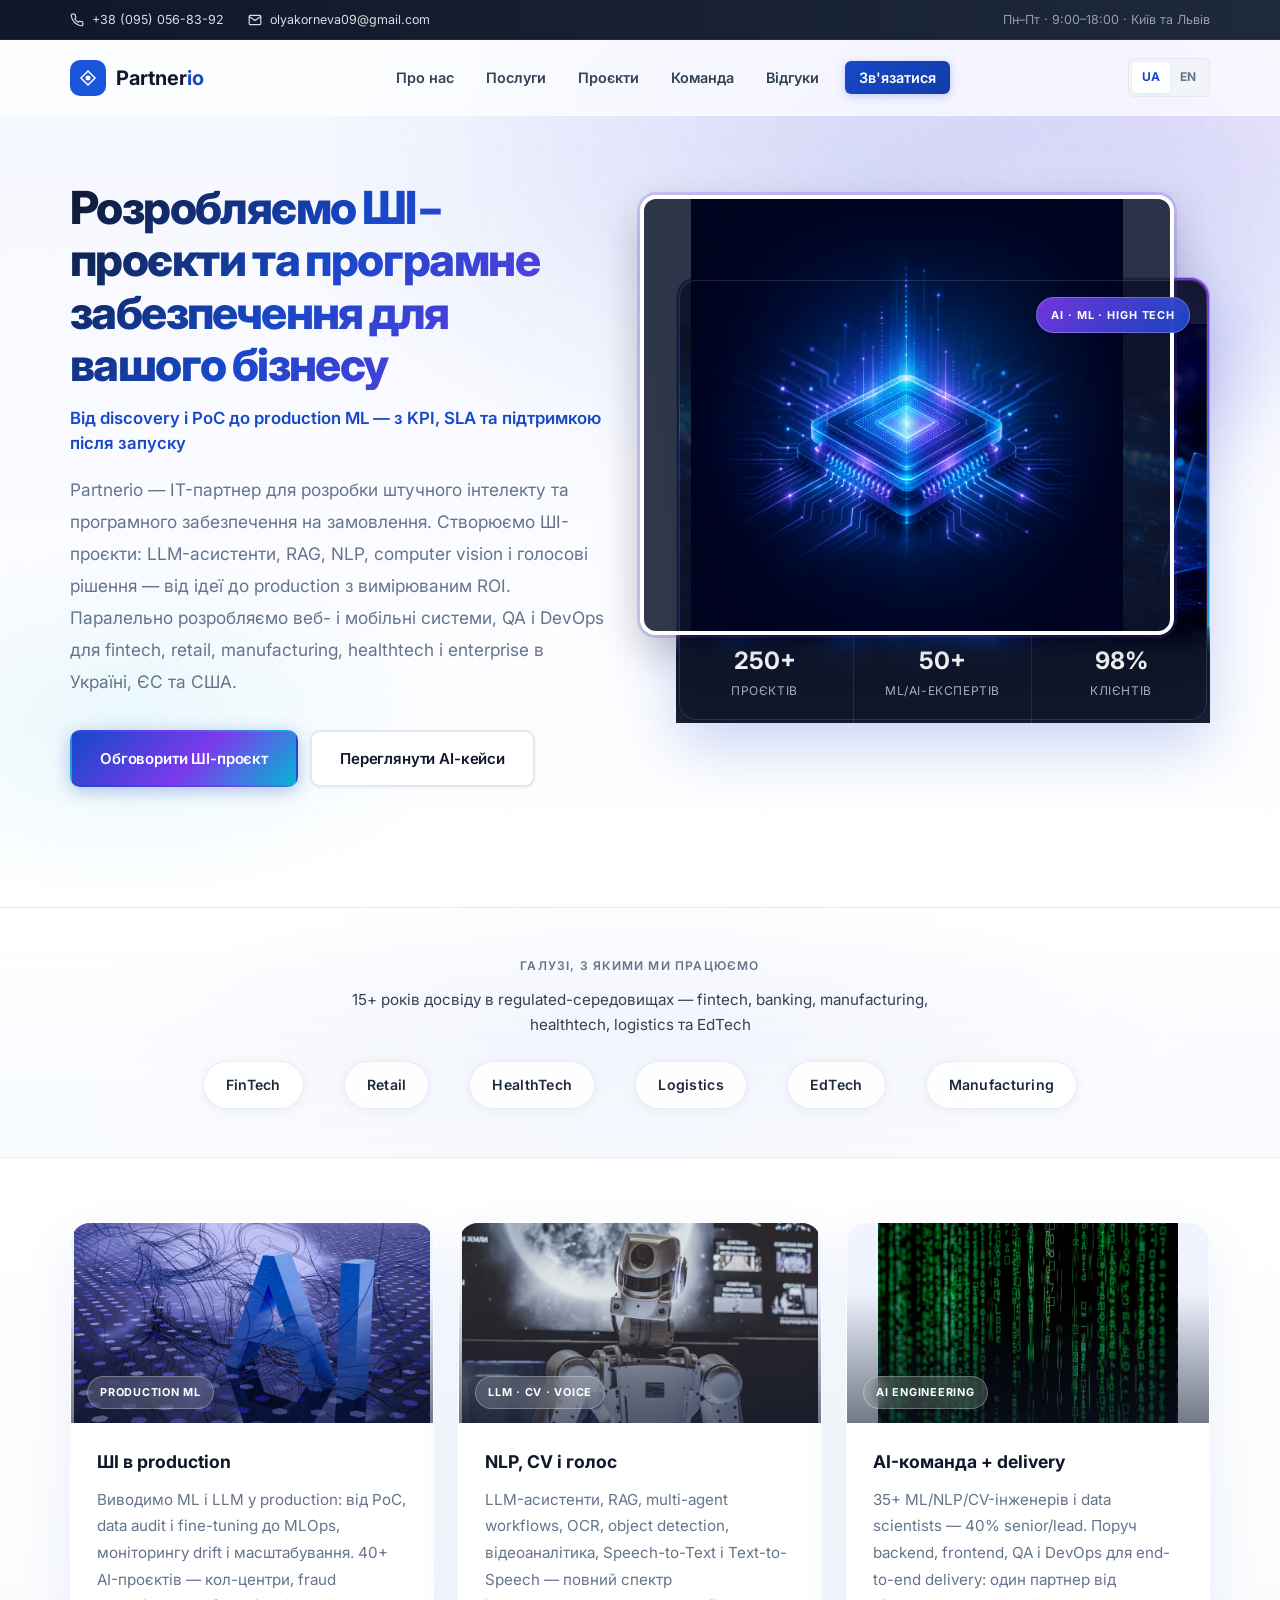
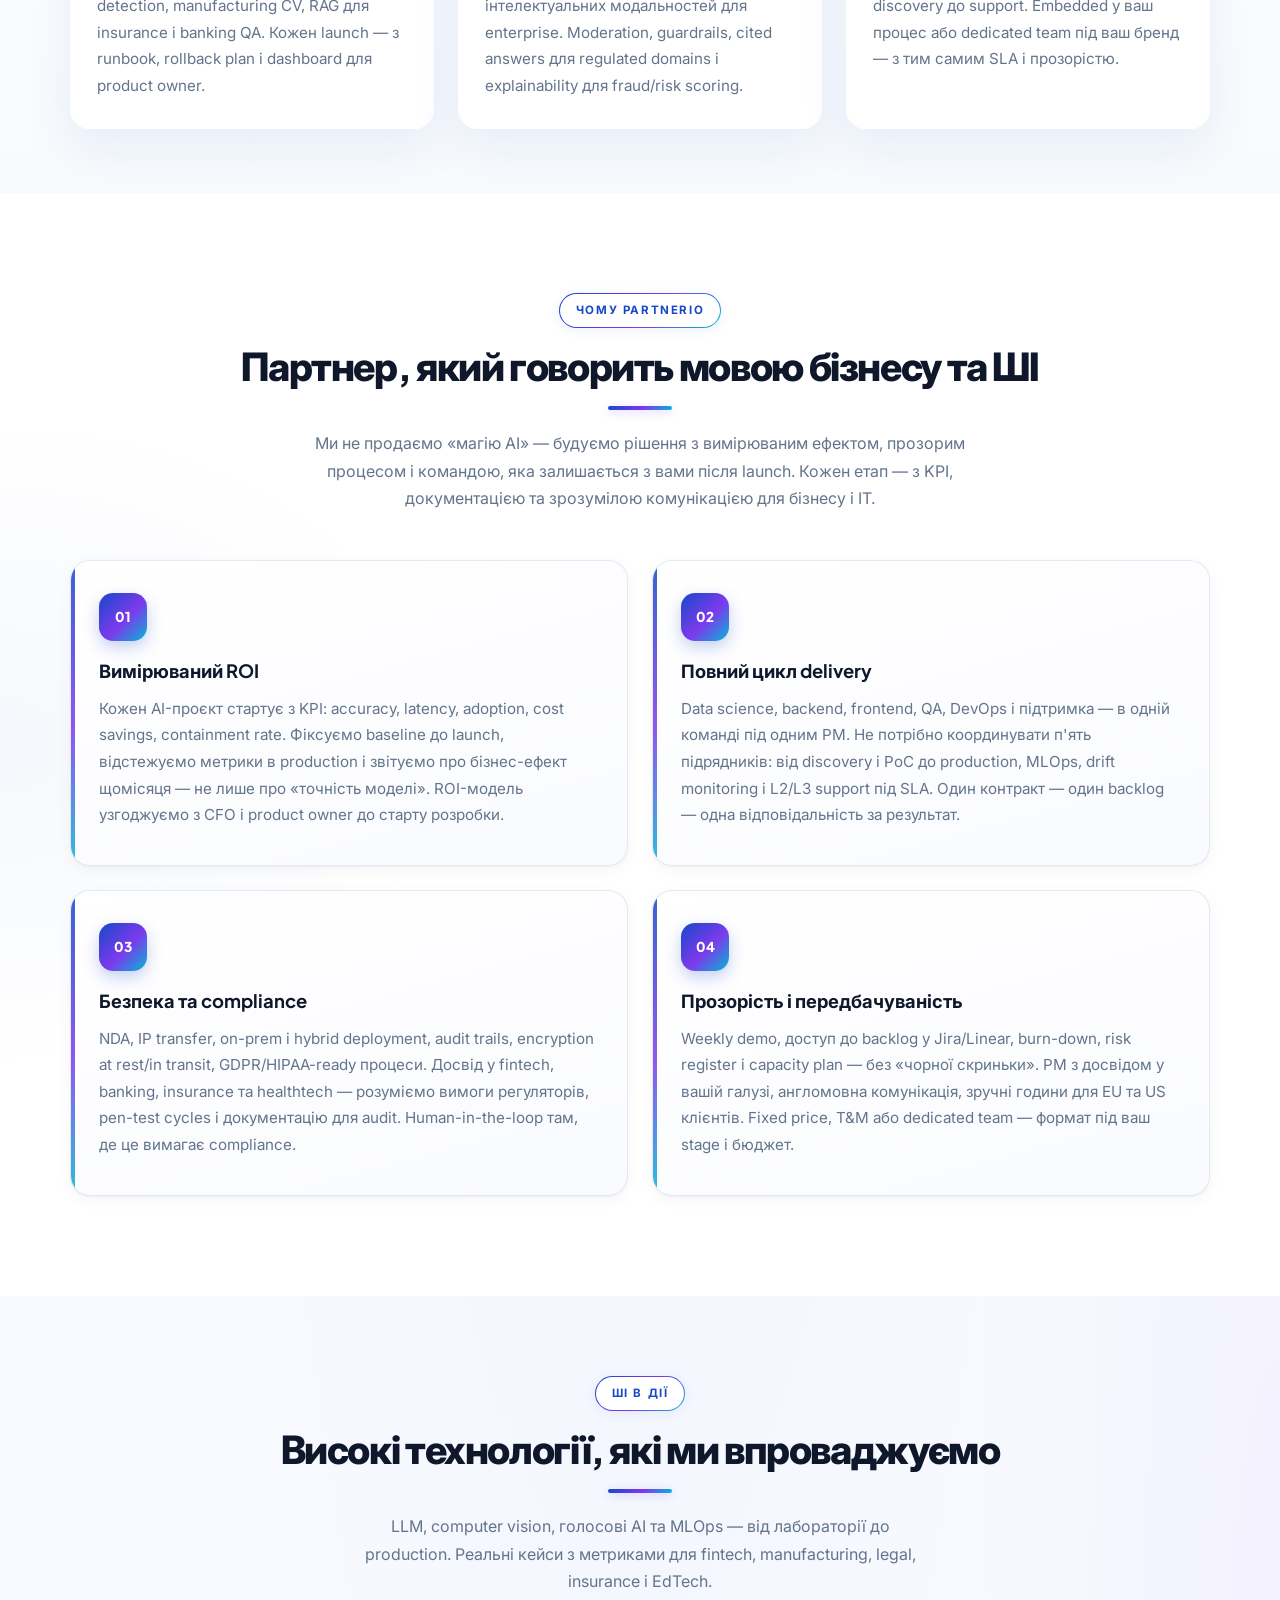
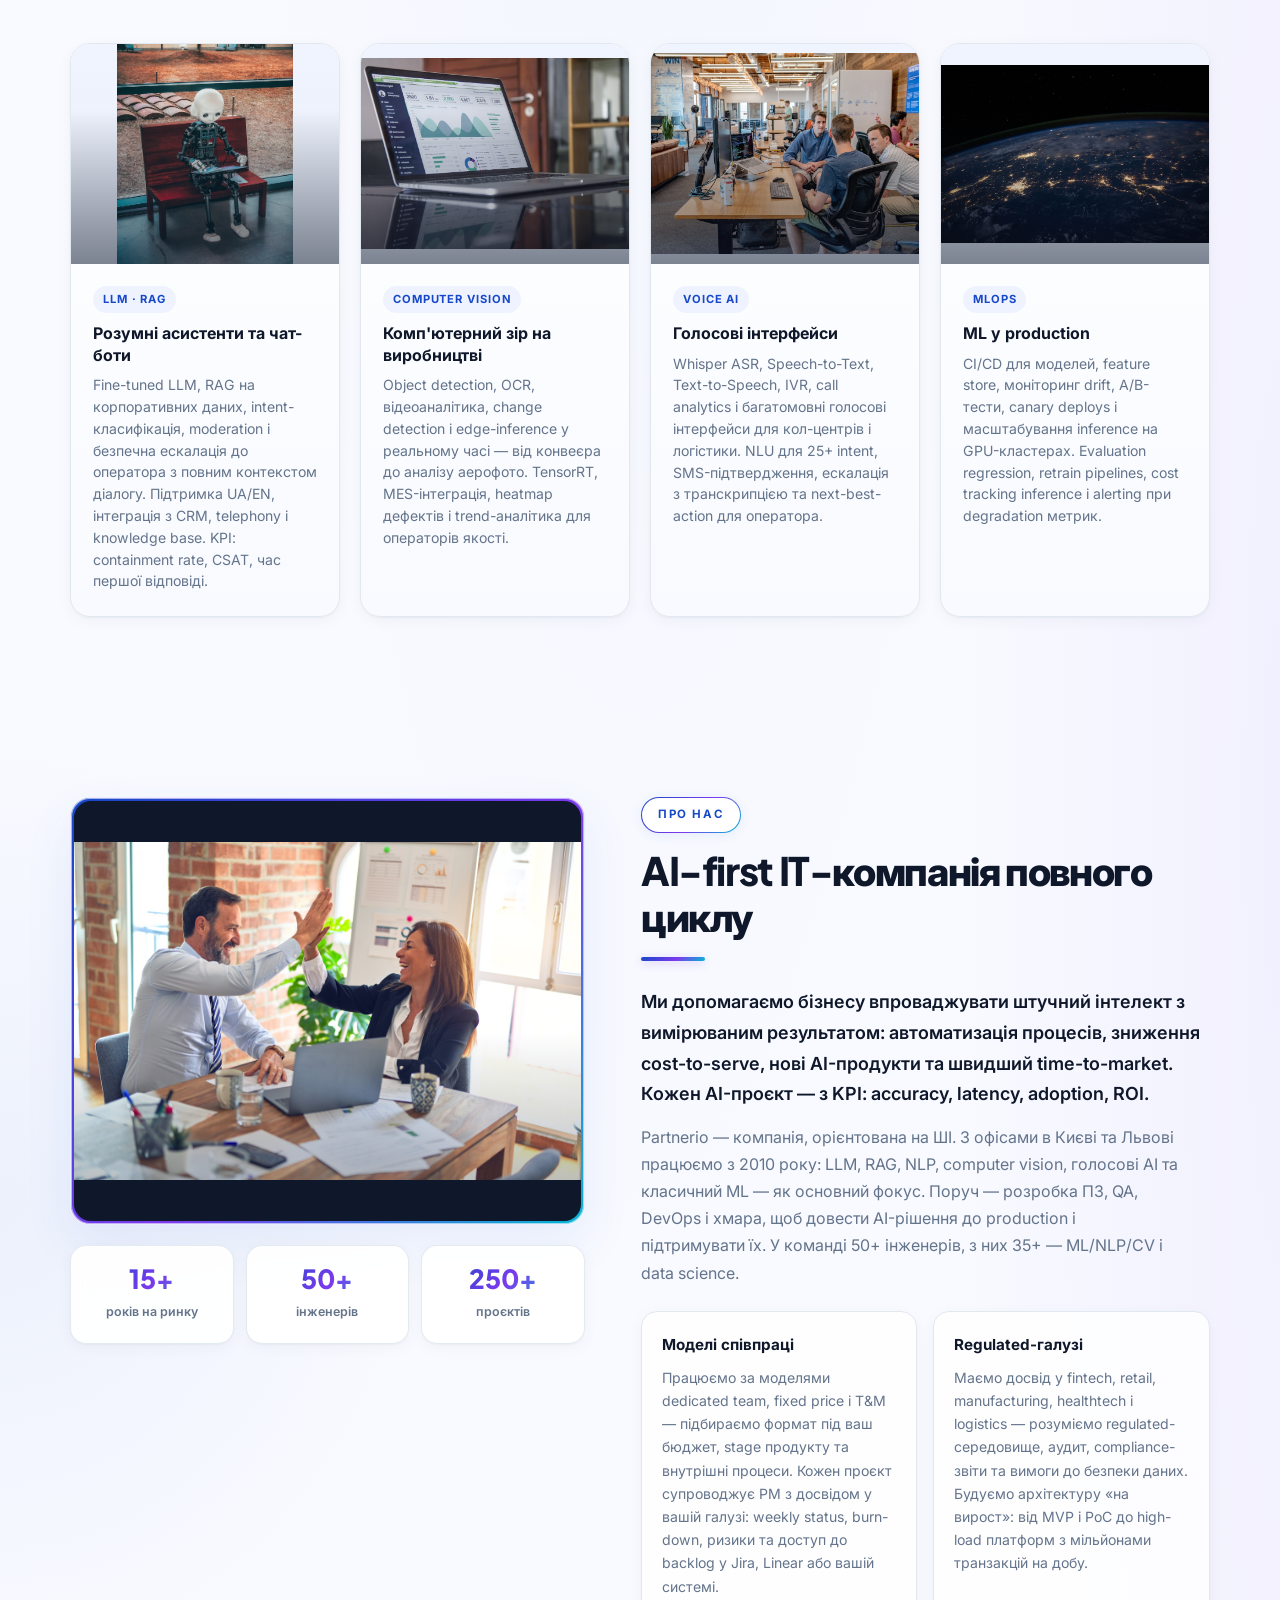
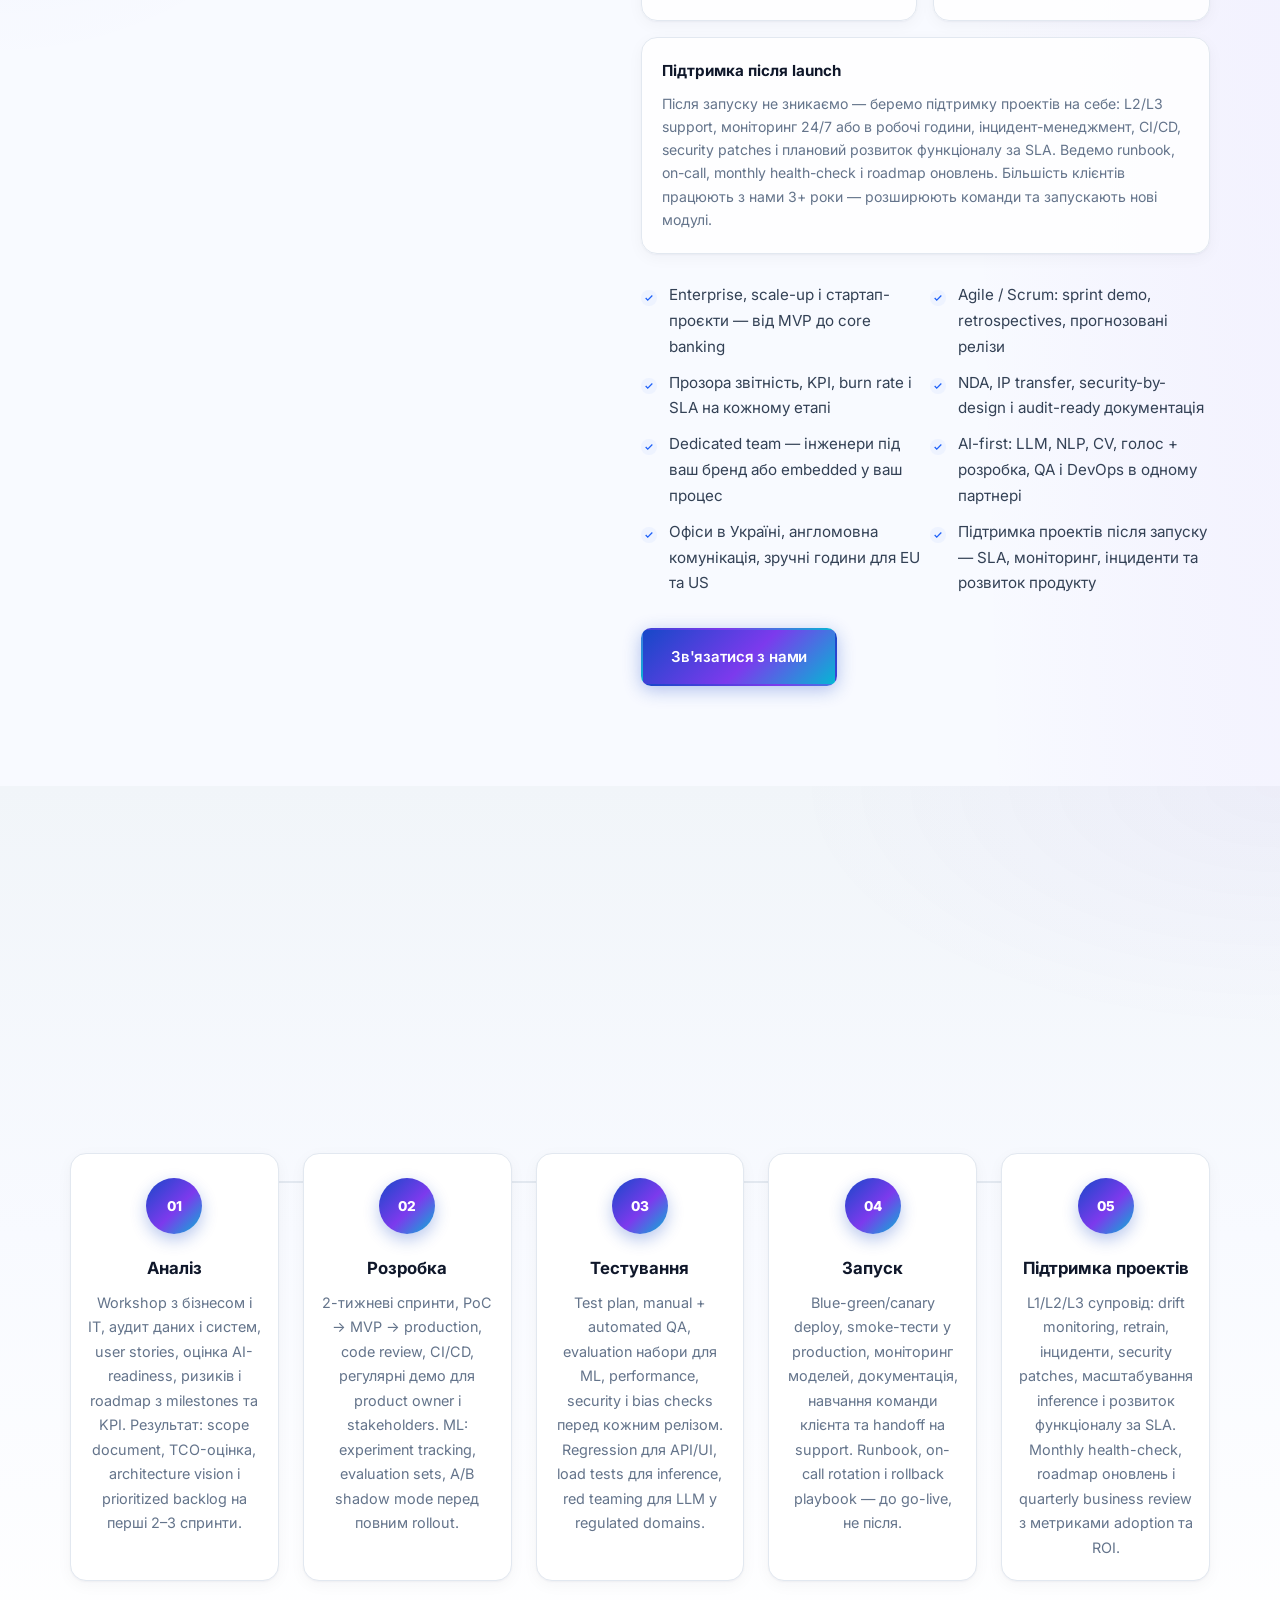
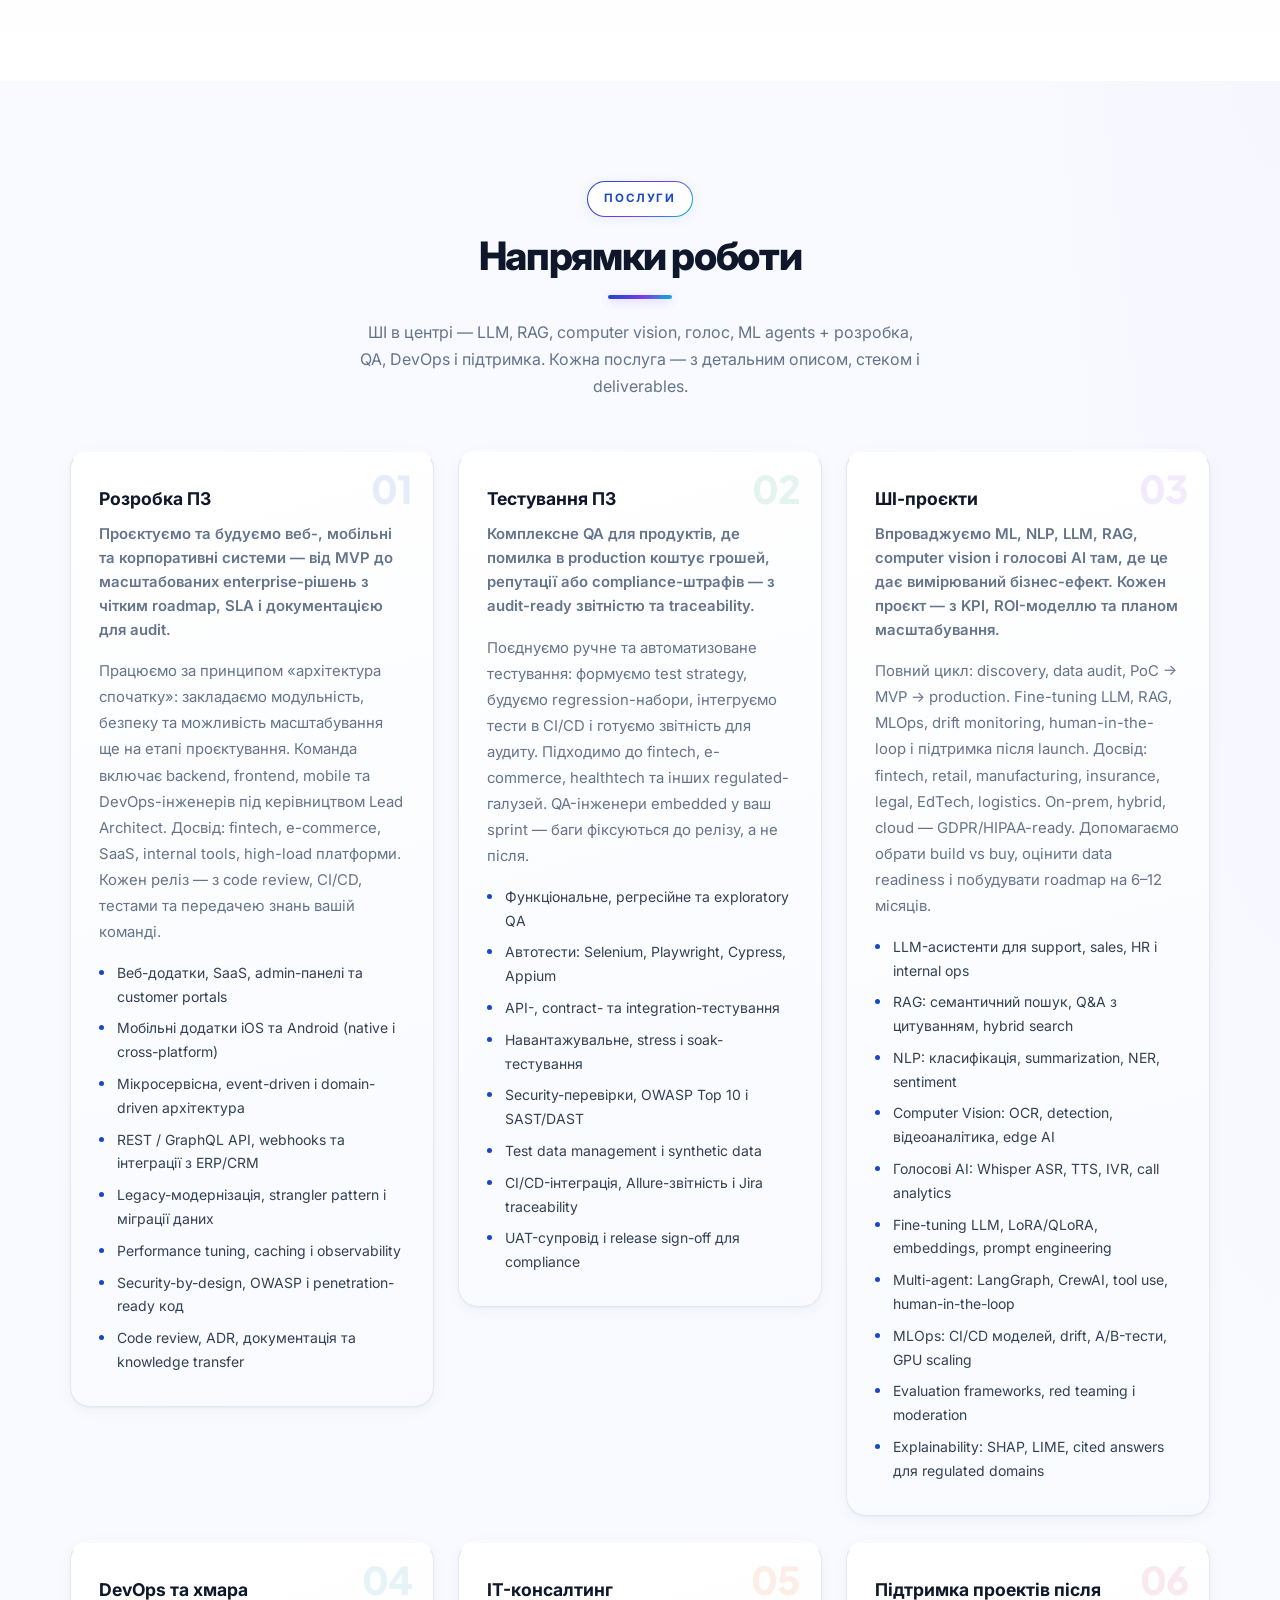
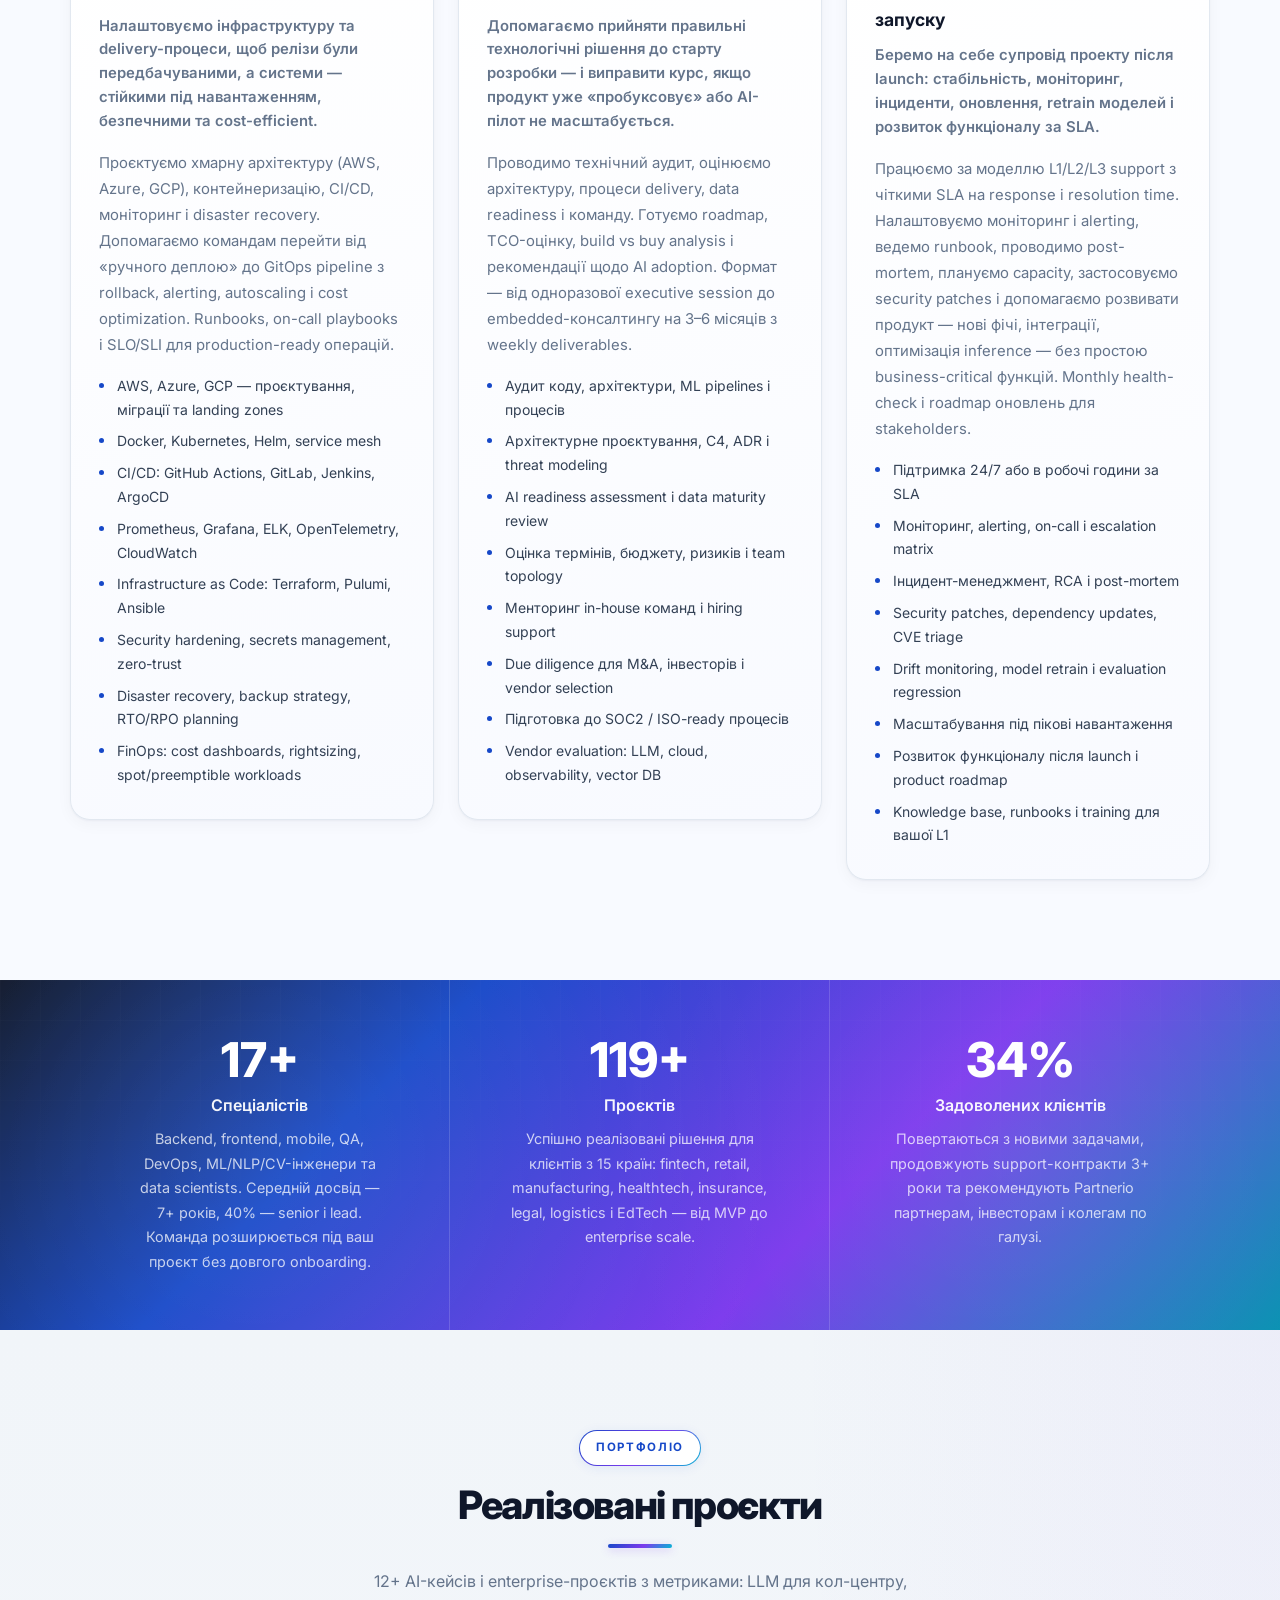
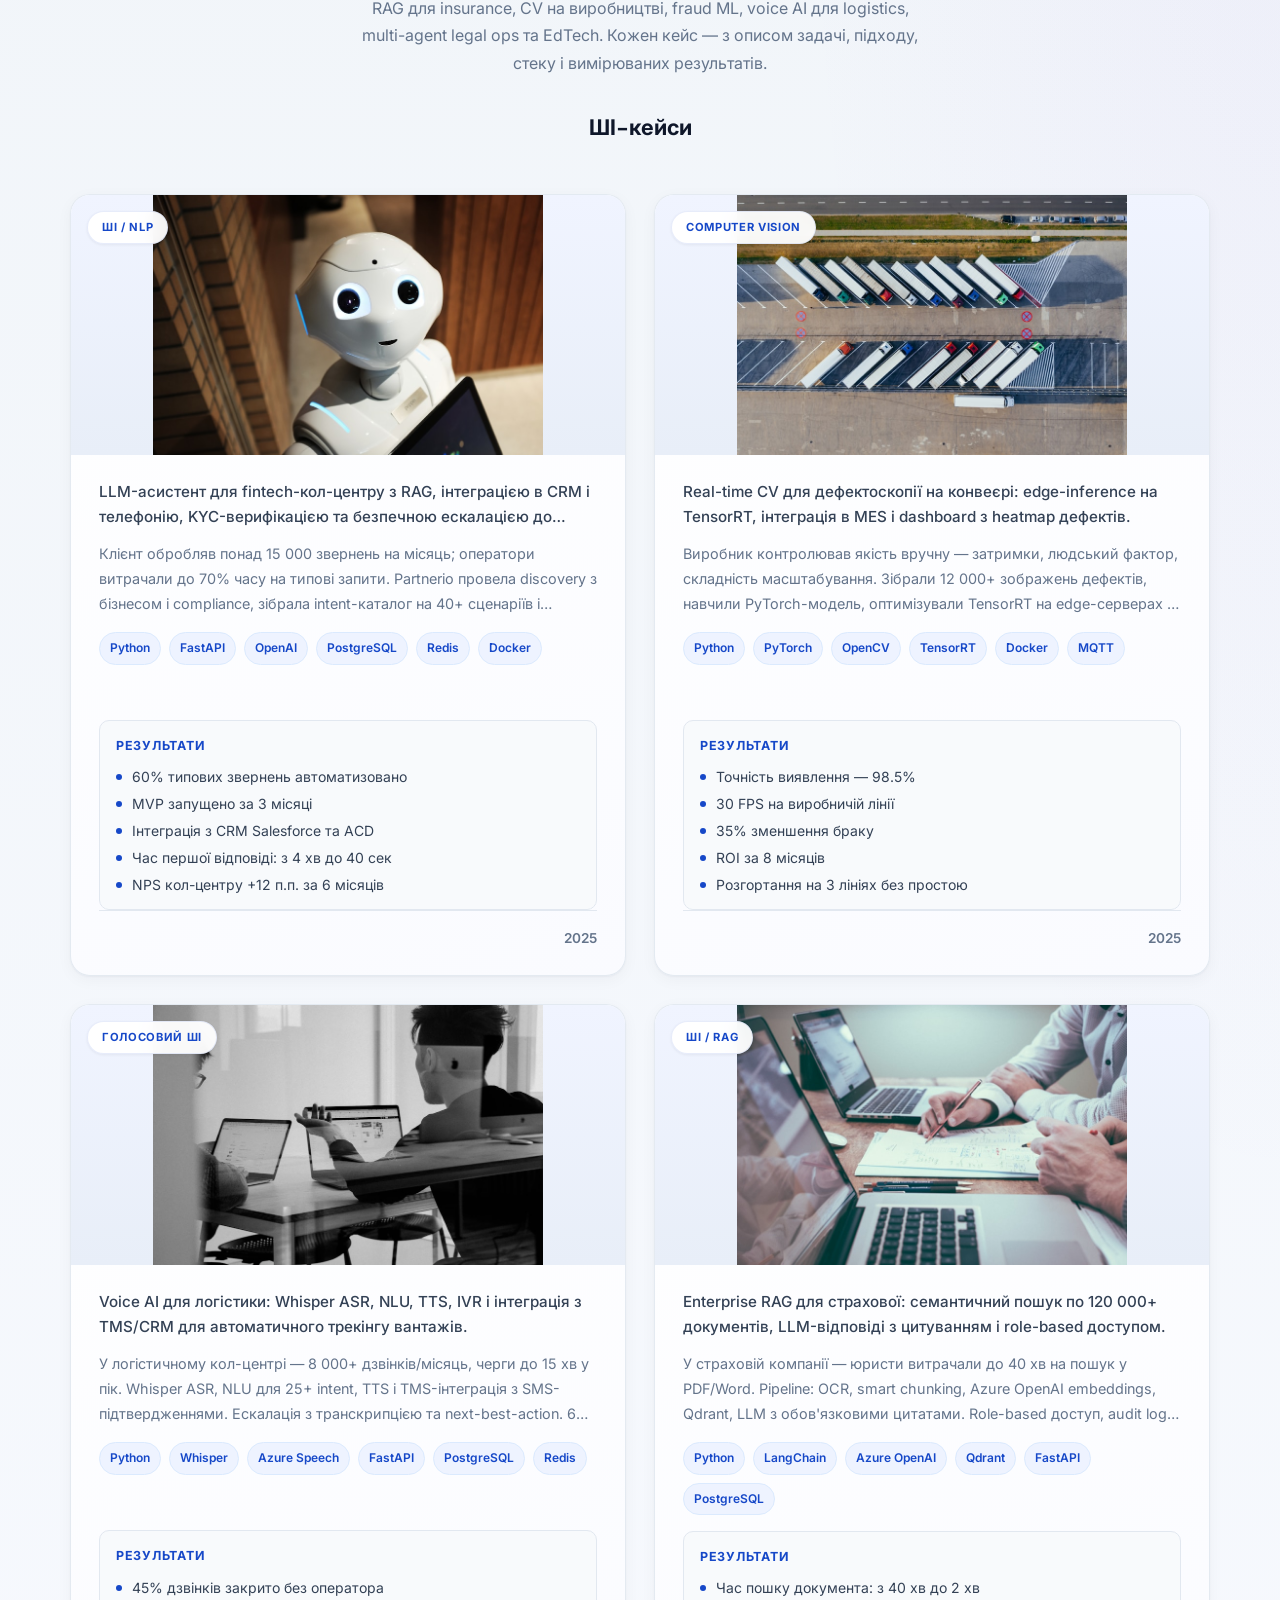
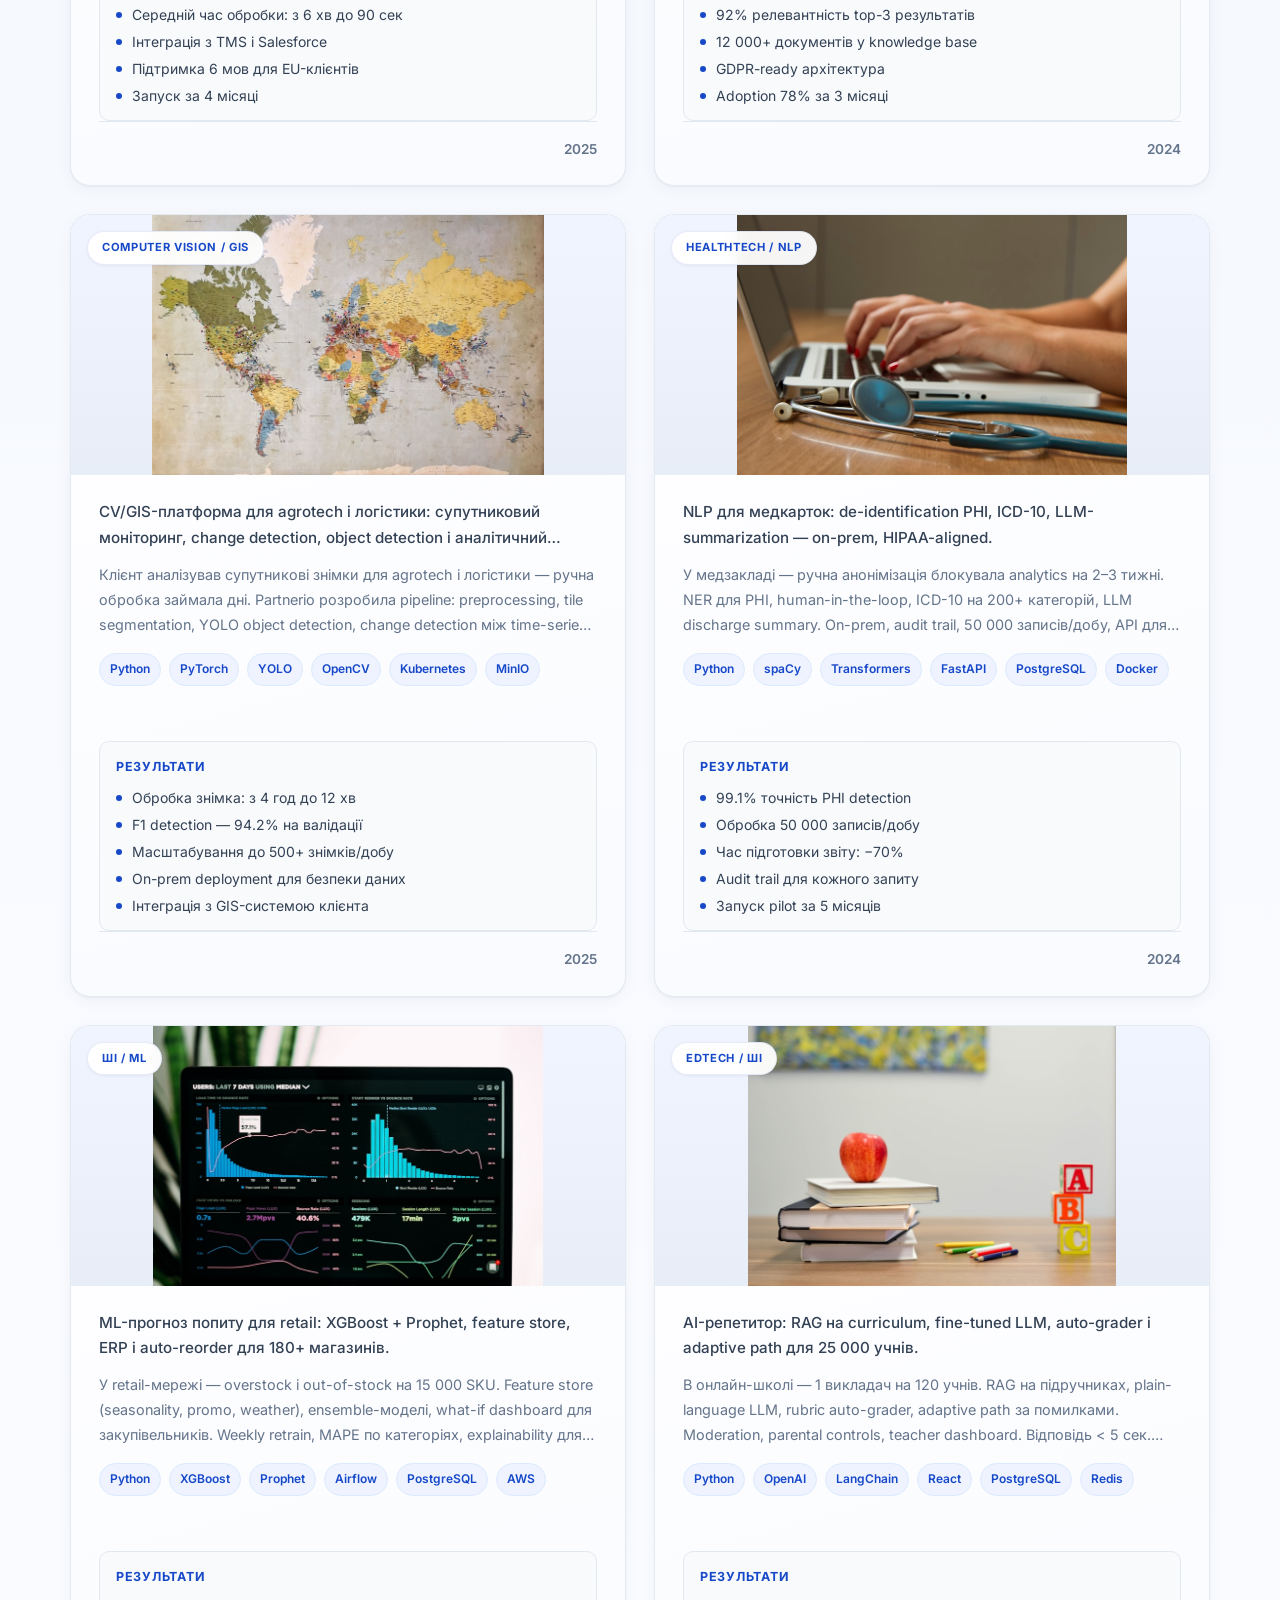
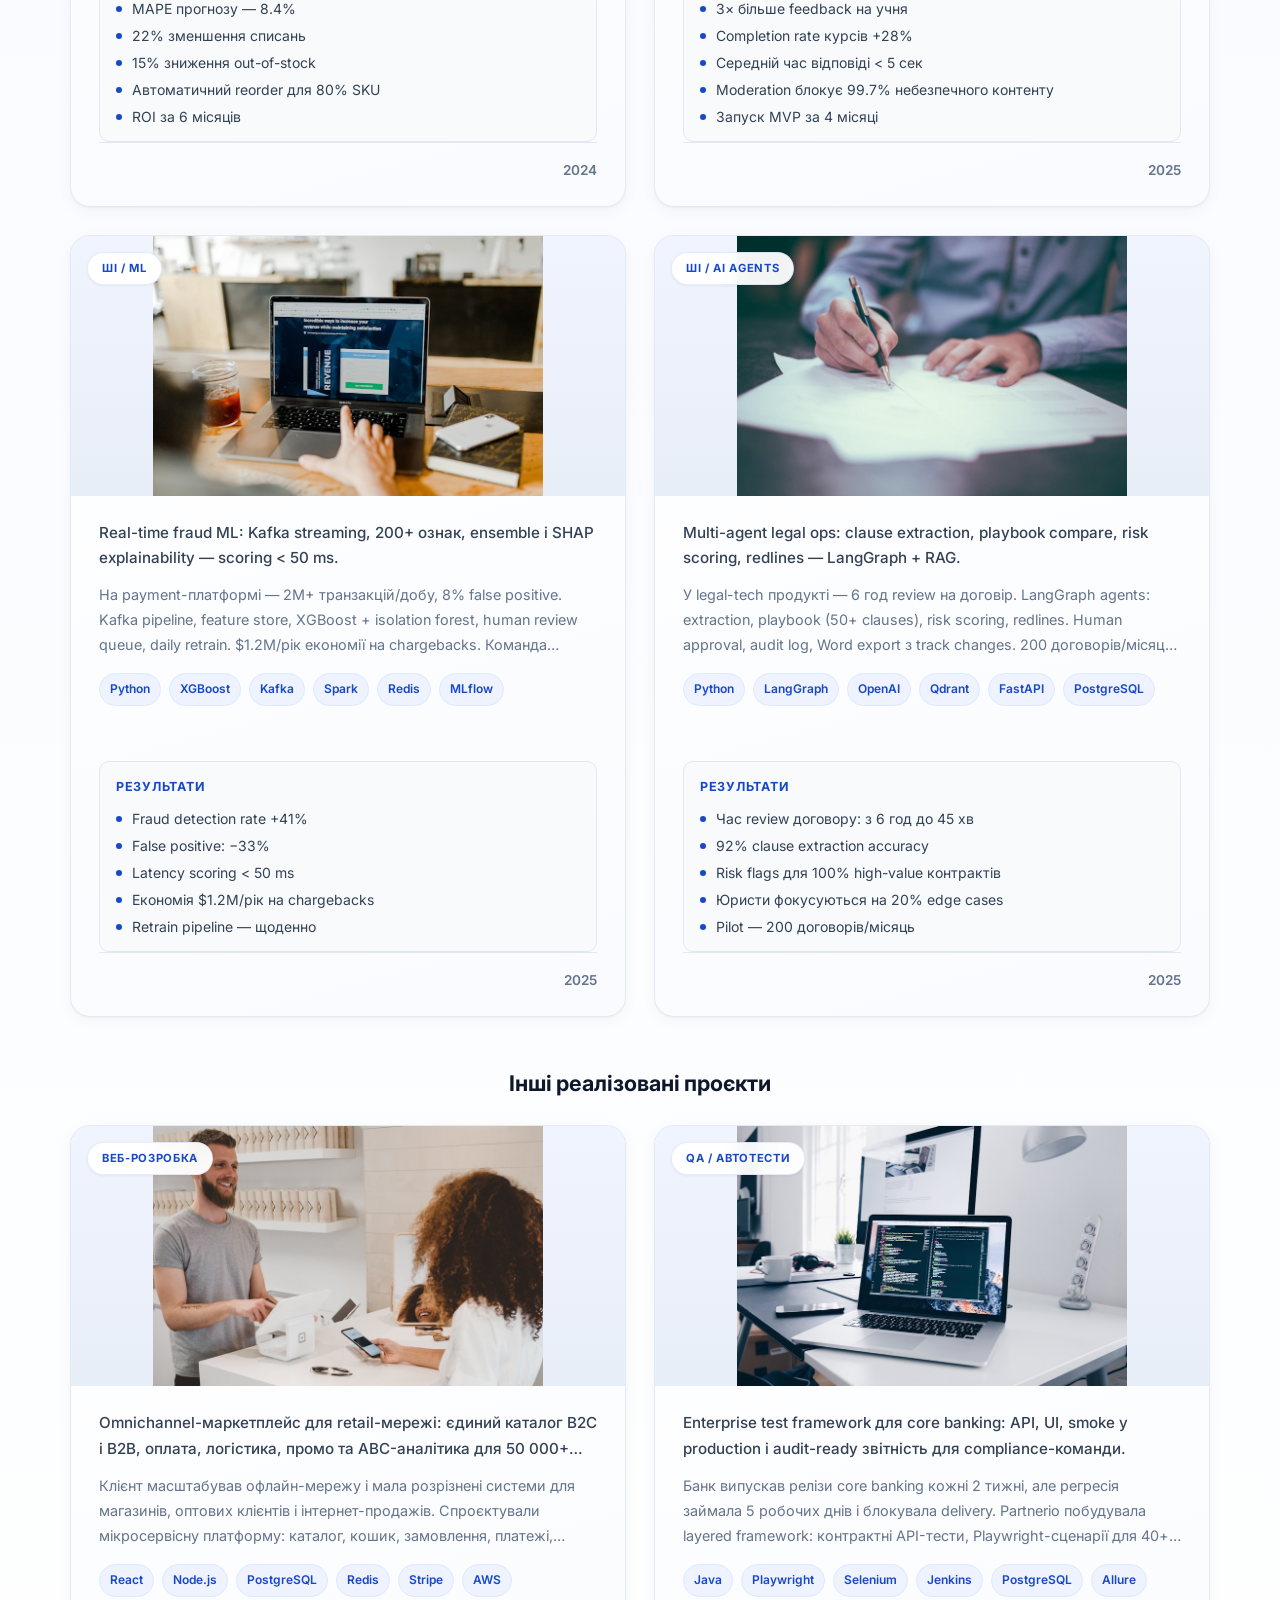
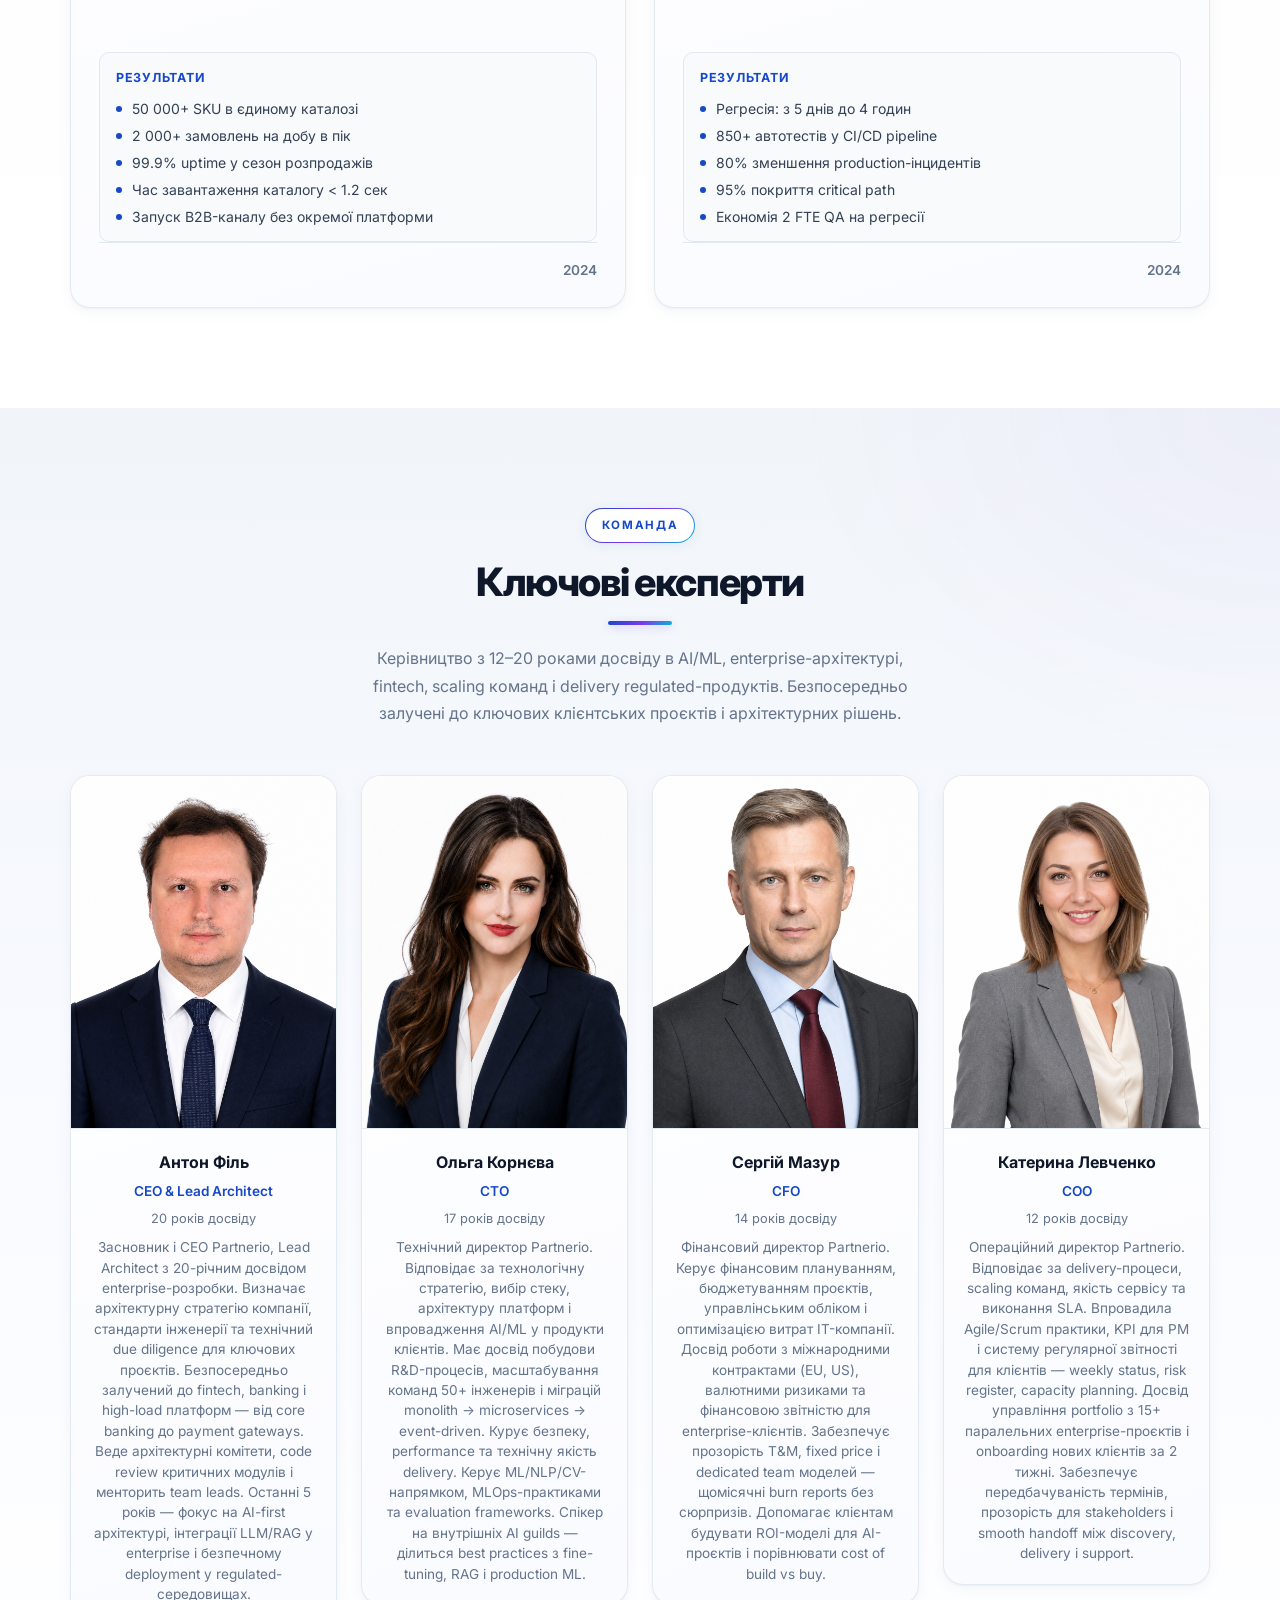
==== commit e408e093: "fixes" ====
--- a/index.html
+++ b/index.html
@@ -31,7 +31,7 @@
   <link rel="preconnect" href="https://fonts.googleapis.com">
   <link rel="preconnect" href="https://fonts.gstatic.com" crossorigin>
   <link href="https://fonts.googleapis.com/css2?family=Inter:wght@400;500;600;700;800&family=Plus+Jakarta+Sans:wght@600;700;800&display=swap" rel="stylesheet">
-  <link rel="stylesheet" href="css/style.css?v=20250708f">
+  <link rel="stylesheet" href="css/style.css?v=20250708g">
   <script type="application/ld+json">
   {
     "@context": "https://schema.org",
--- a/css/style.css
+++ b/css/style.css
@@ -1183,7 +1183,7 @@
   display: grid;
   grid-template-columns: repeat(2, 1fr);
   gap: 28px;
-  align-items: start;
+  align-items: stretch;
 }
 .projects-grid + .projects-group__title { margin-top: 48px; }
 .projects-group__title {
@@ -1205,6 +1205,7 @@
   transition: transform .35s var(--ease), box-shadow .35s, border-color .35s;
   display: flex;
   flex-direction: column;
+  height: 100%;
 }
 .project-card:hover {
   transform: translateY(-6px);
@@ -1244,7 +1245,12 @@
   border: 1px solid rgba(22,72,200,0.1);
   box-shadow: var(--shadow-sm);
 }
-.project-card__body { padding: 24px 28px; }
+.project-card__body {
+  display: flex;
+  flex-direction: column;
+  flex: 1 1 auto;
+  padding: 24px 28px;
+}
 .project-card__body h3 { font-size: 1.15rem; font-weight: 700; color: var(--navy); margin-bottom: 10px; }
 .project-card__lead {
   font-size: 0.95rem;
@@ -1252,18 +1258,28 @@
   font-weight: 500;
   margin-bottom: 12px;
   line-height: 1.65;
+  display: -webkit-box;
+  -webkit-line-clamp: 2;
+  -webkit-box-orient: vertical;
+  overflow: hidden;
 }
 .project-card__details {
   font-size: 0.9rem;
   color: var(--text-light);
   line-height: 1.75;
   margin-bottom: 16px;
+  display: -webkit-box;
+  -webkit-line-clamp: 3;
+  -webkit-box-orient: vertical;
+  overflow: hidden;
 }
 .project-card__stack {
   display: flex;
   flex-wrap: wrap;
   gap: 8px;
   margin-bottom: 16px;
+  min-height: 72px;
+  align-content: flex-start;
 }
 .project-card__stack span {
   font-size: 0.75rem;
@@ -1275,11 +1291,13 @@
   border: 1px solid var(--primary-muted);
 }
 .project-card__results {
-  margin-bottom: 18px;
+  margin-bottom: 0;
   padding: 14px 16px;
   background: var(--gray-50);
   border-radius: var(--radius);
   border: 1px solid var(--border);
+  flex: 1 1 auto;
+  min-height: 168px;
 }
 .project-card__results strong {
   display: block;
@@ -1313,10 +1331,14 @@
 }
 .project-card__meta {
   display: flex;
-  justify-content: space-between;
+  justify-content: flex-end;
+  margin-top: auto;
+  padding-top: 16px;
+  border-top: 1px solid var(--border);
   font-size: 0.85rem;
   font-weight: 600;
   color: var(--text-light);
+  flex-shrink: 0;
 }
 .projects-empty {
   grid-column: 1 / -1;
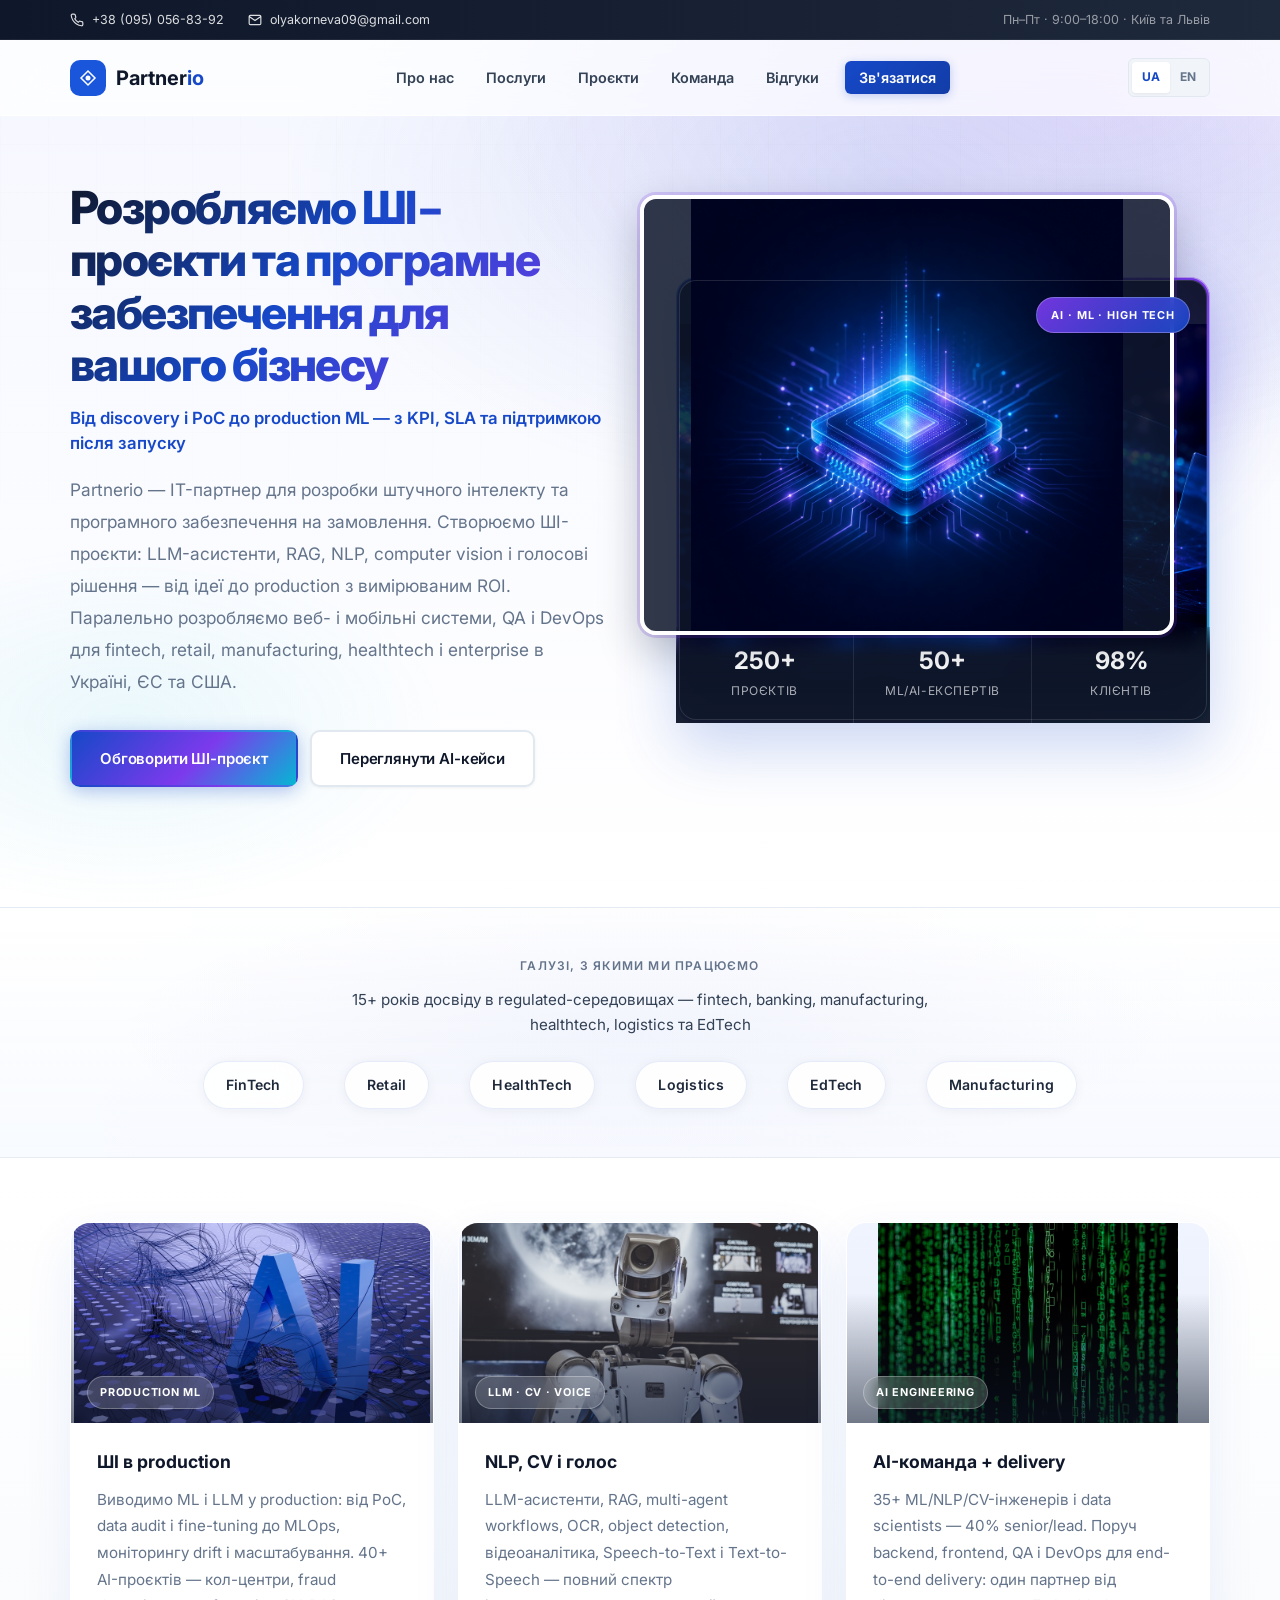
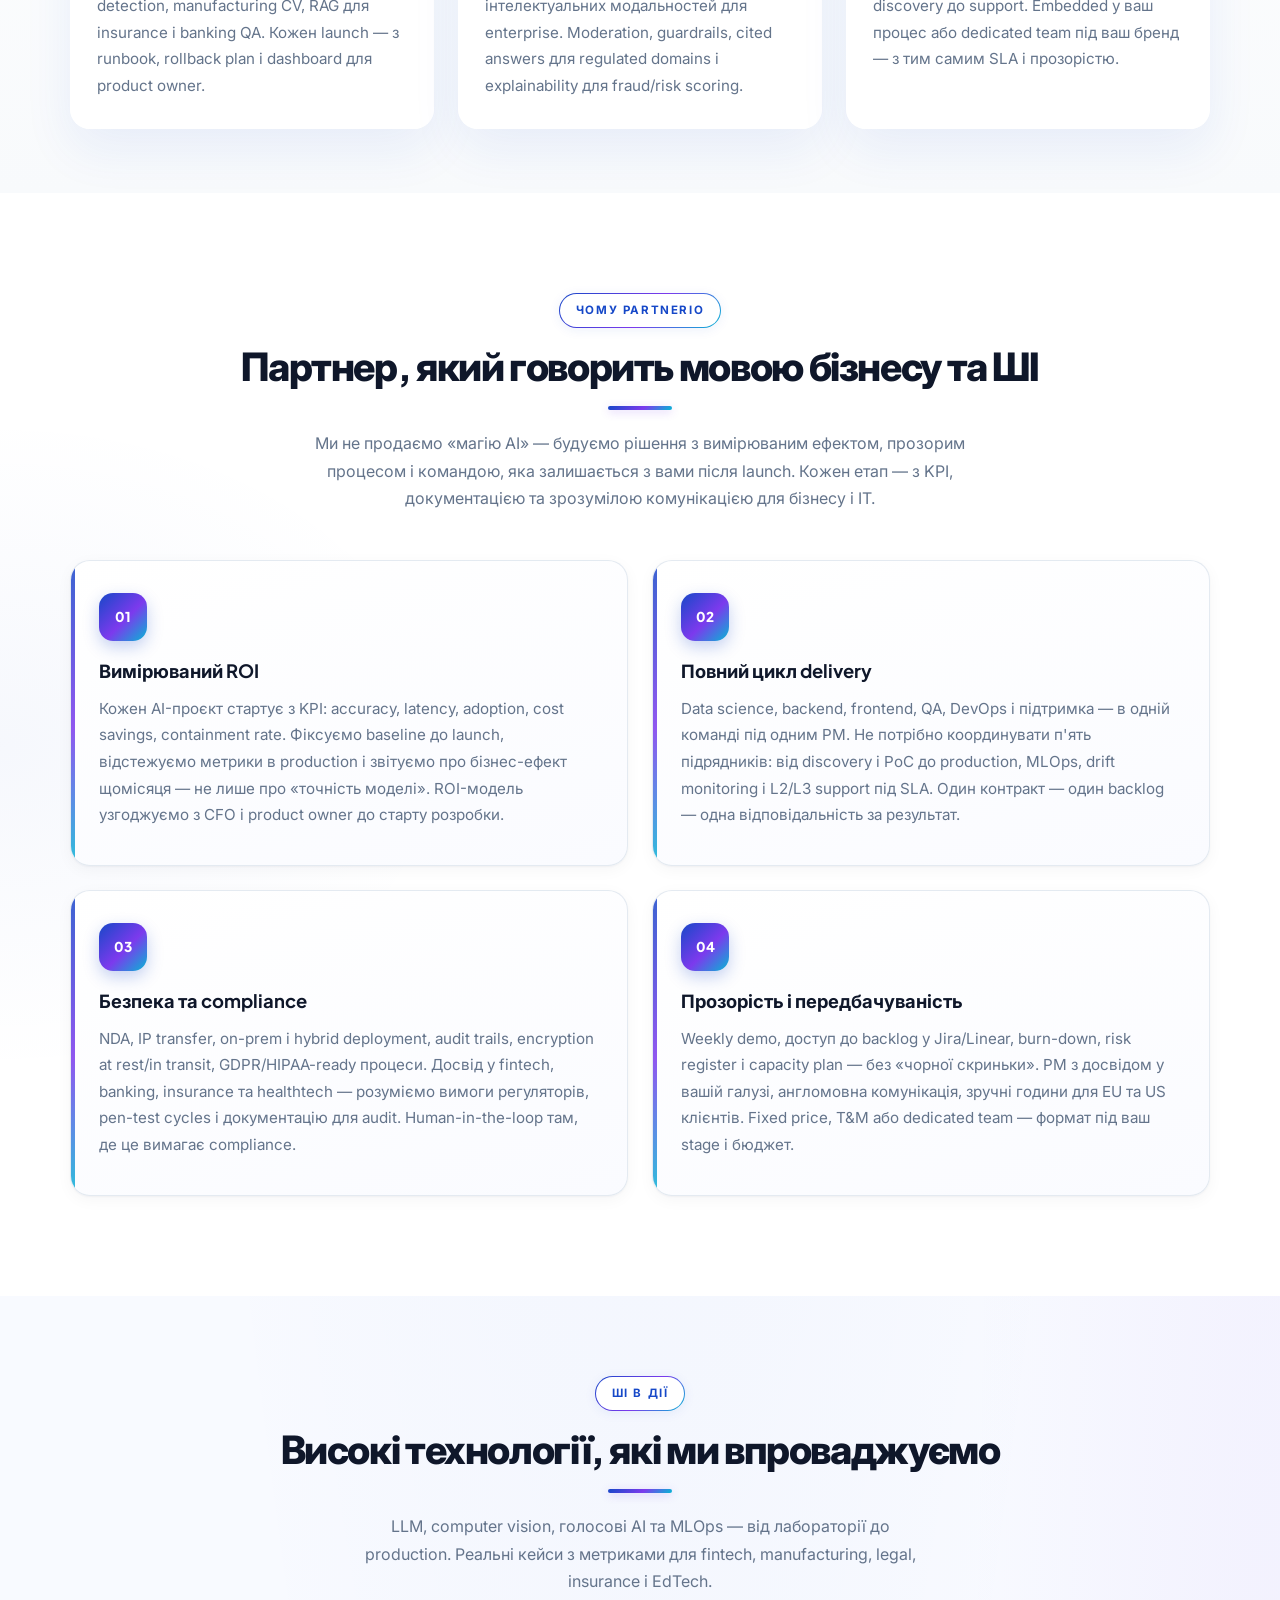
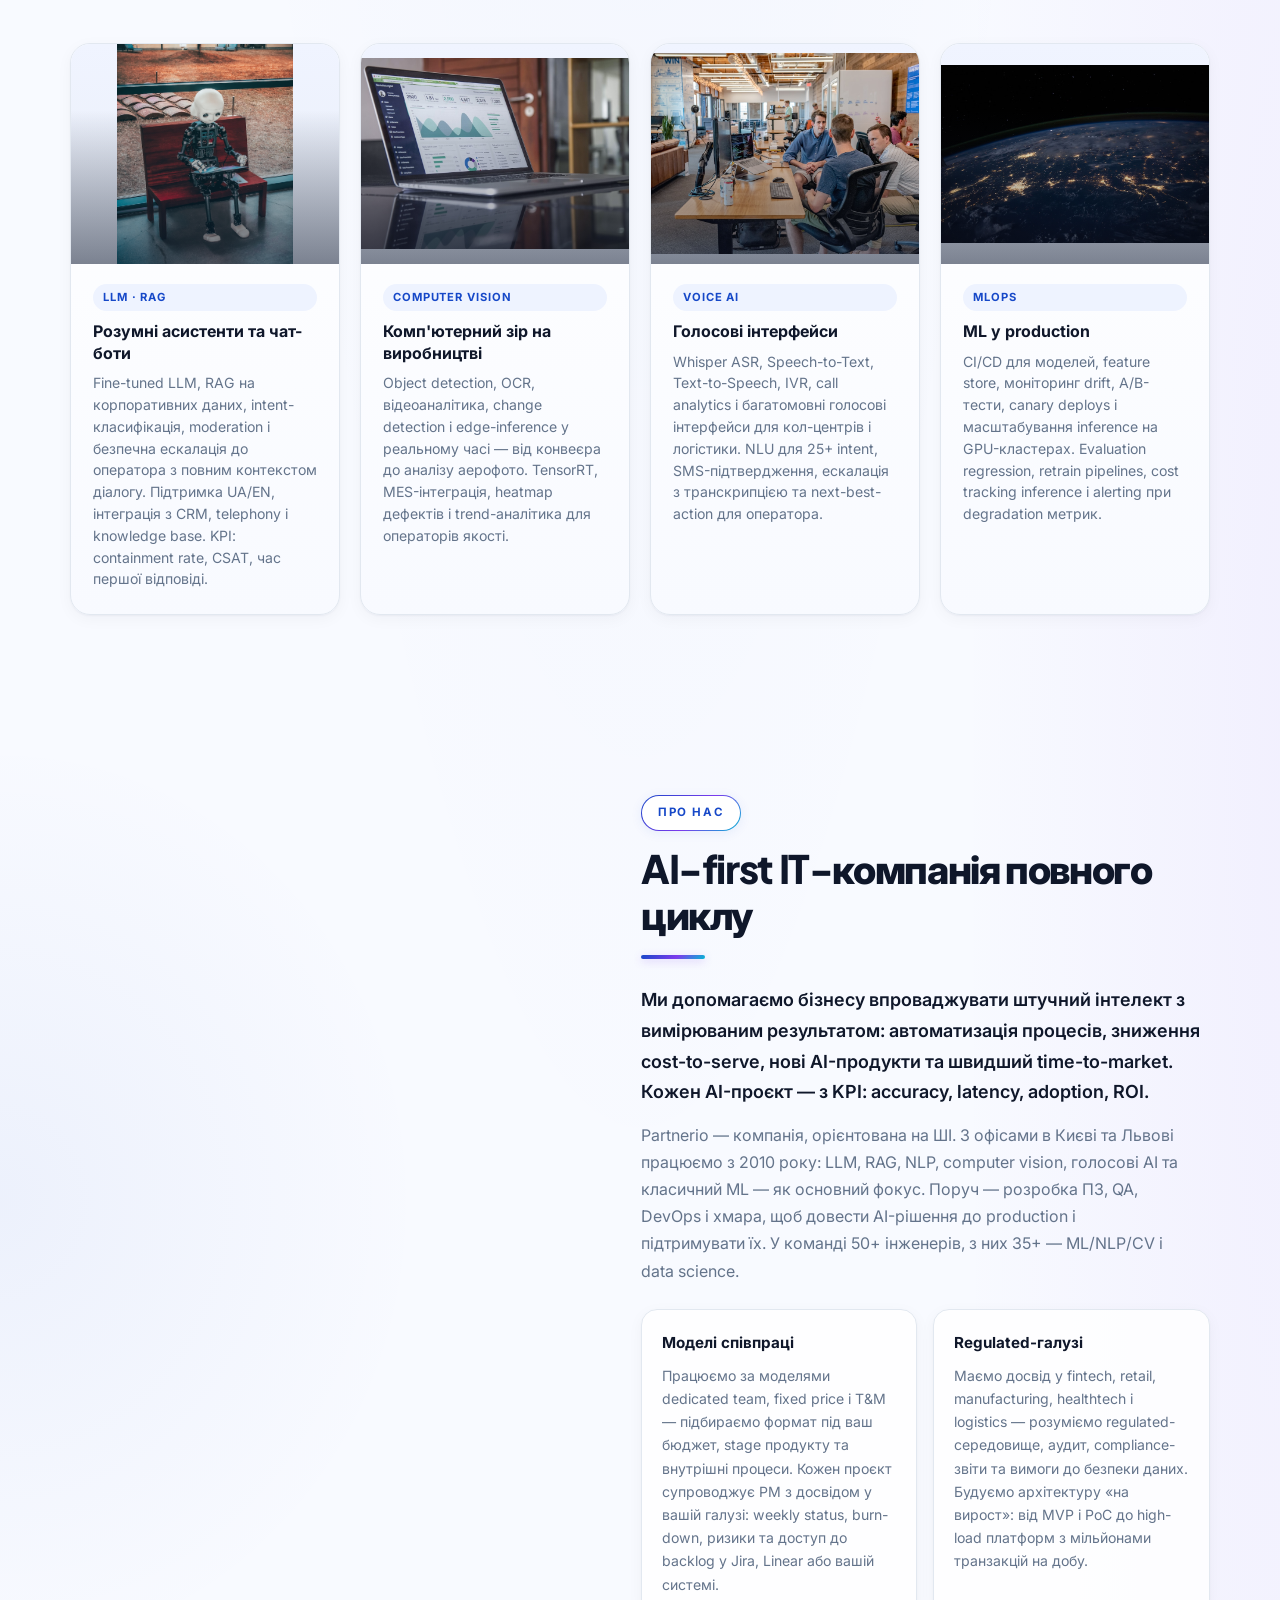
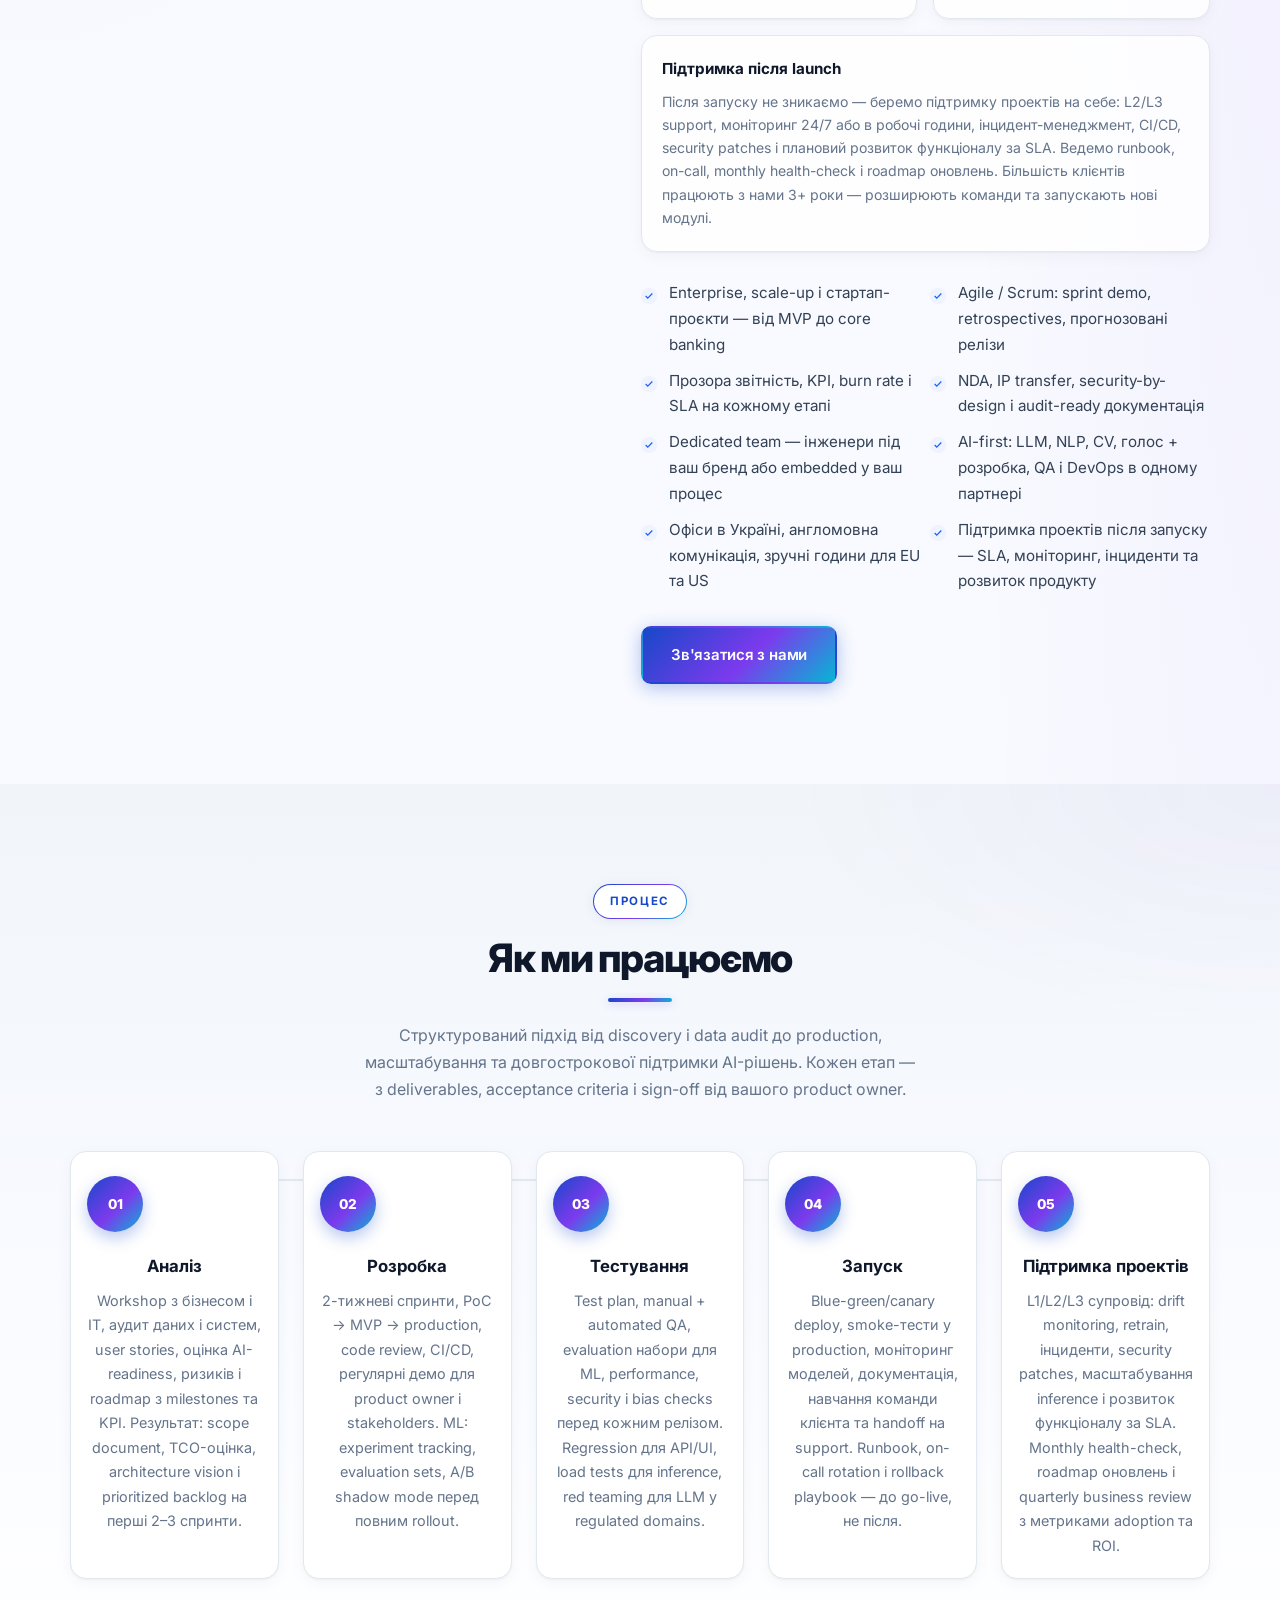
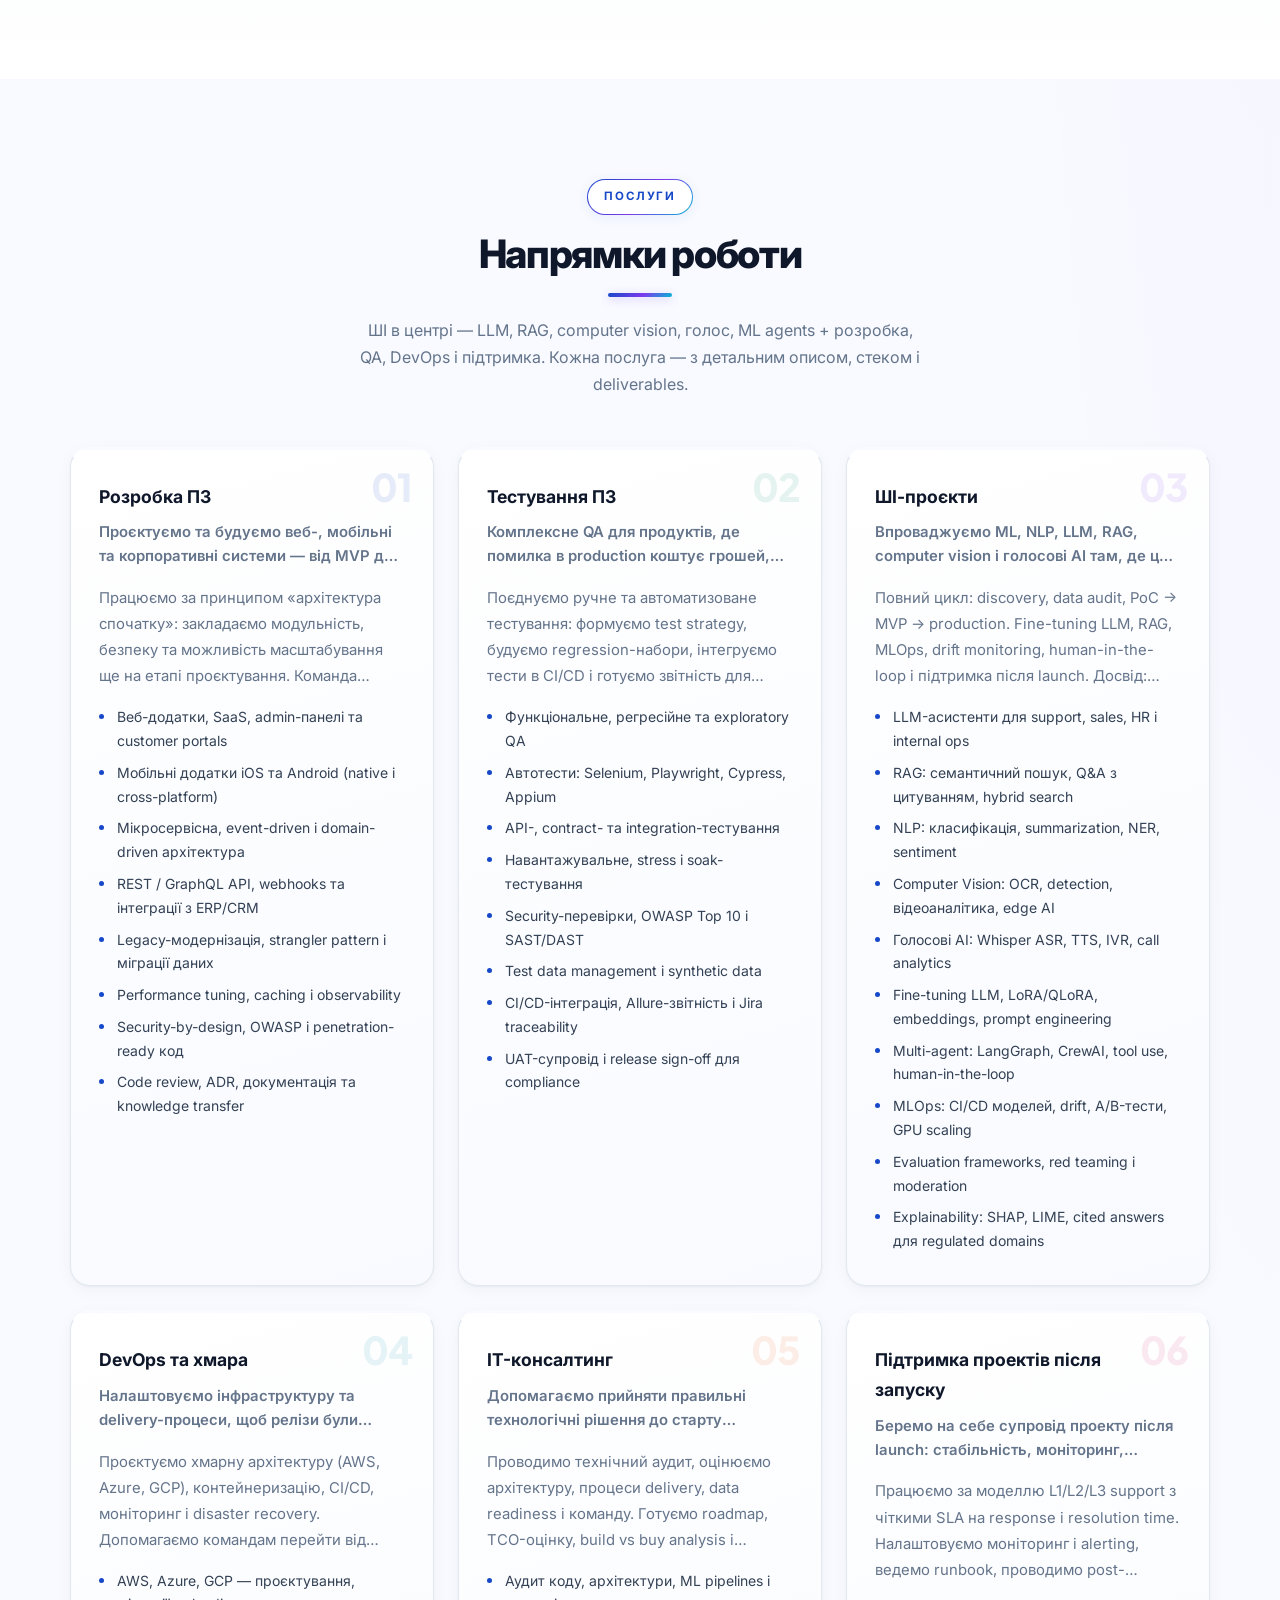
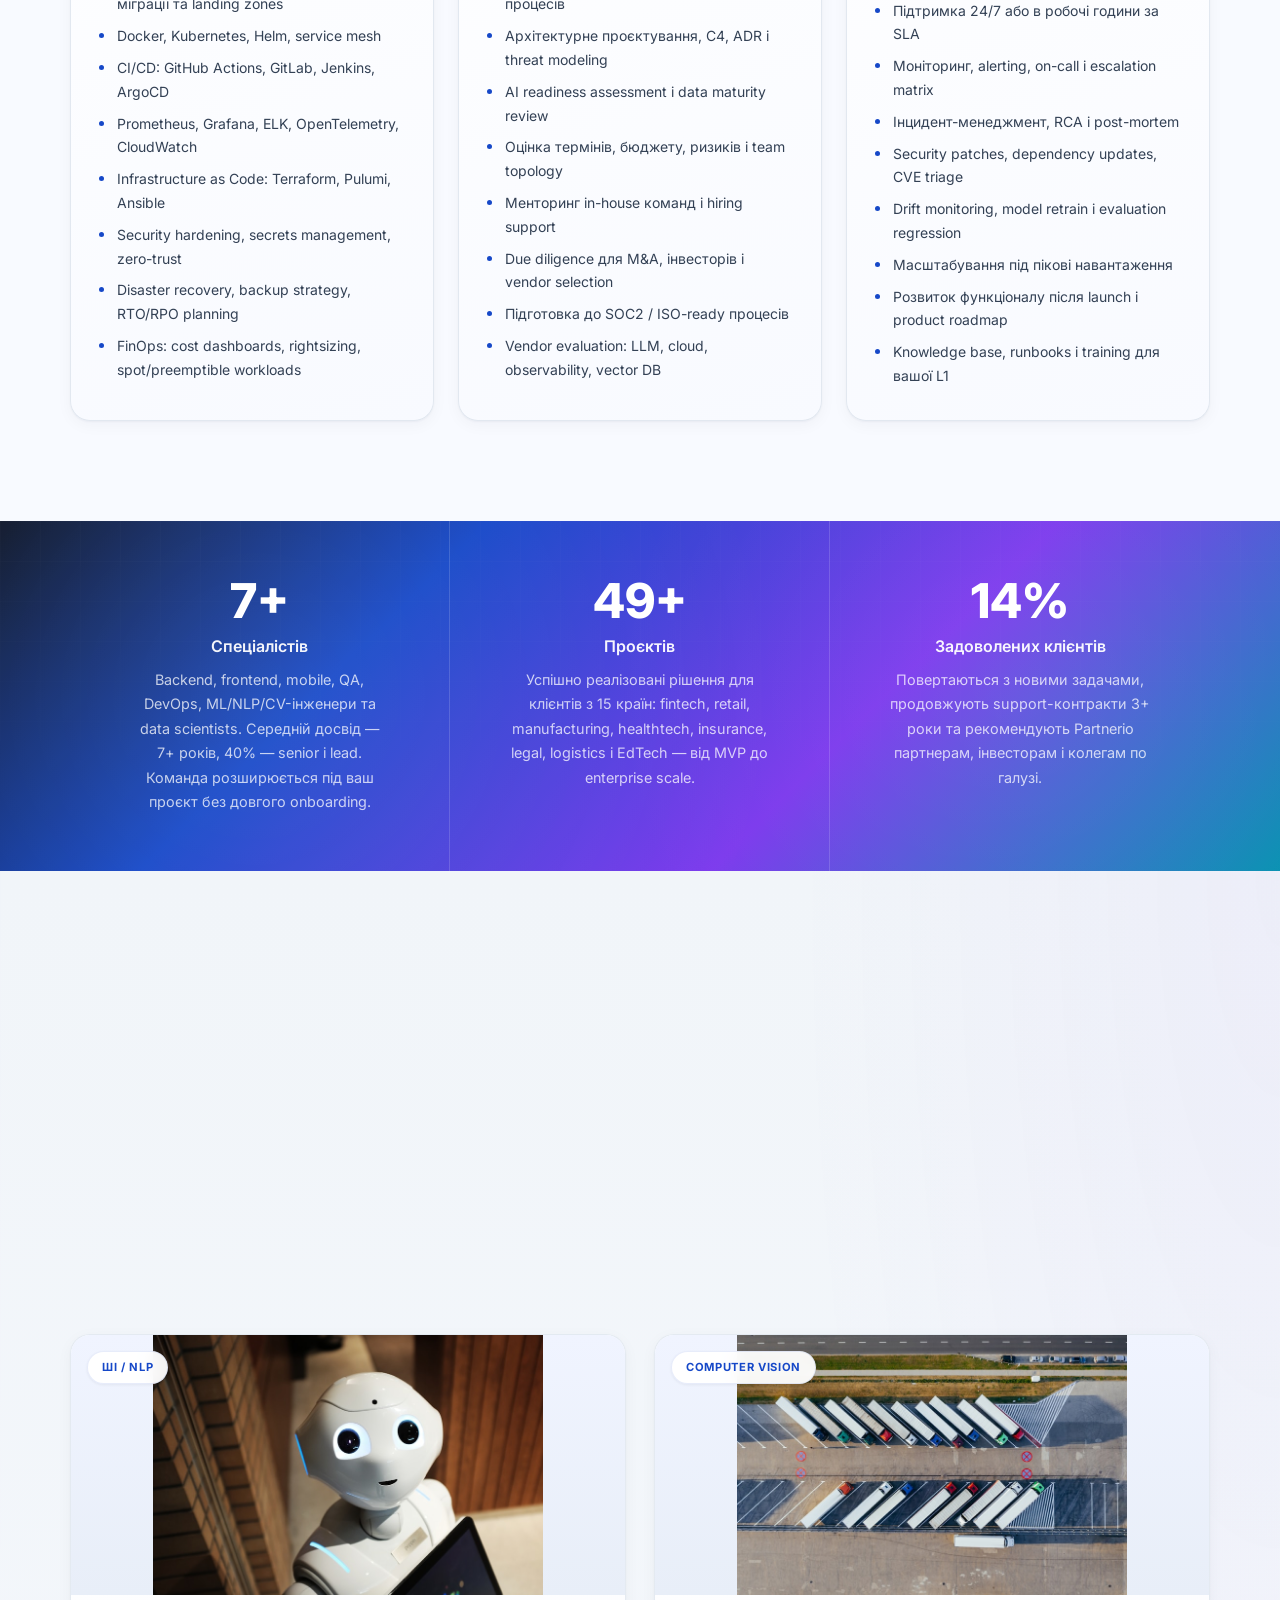
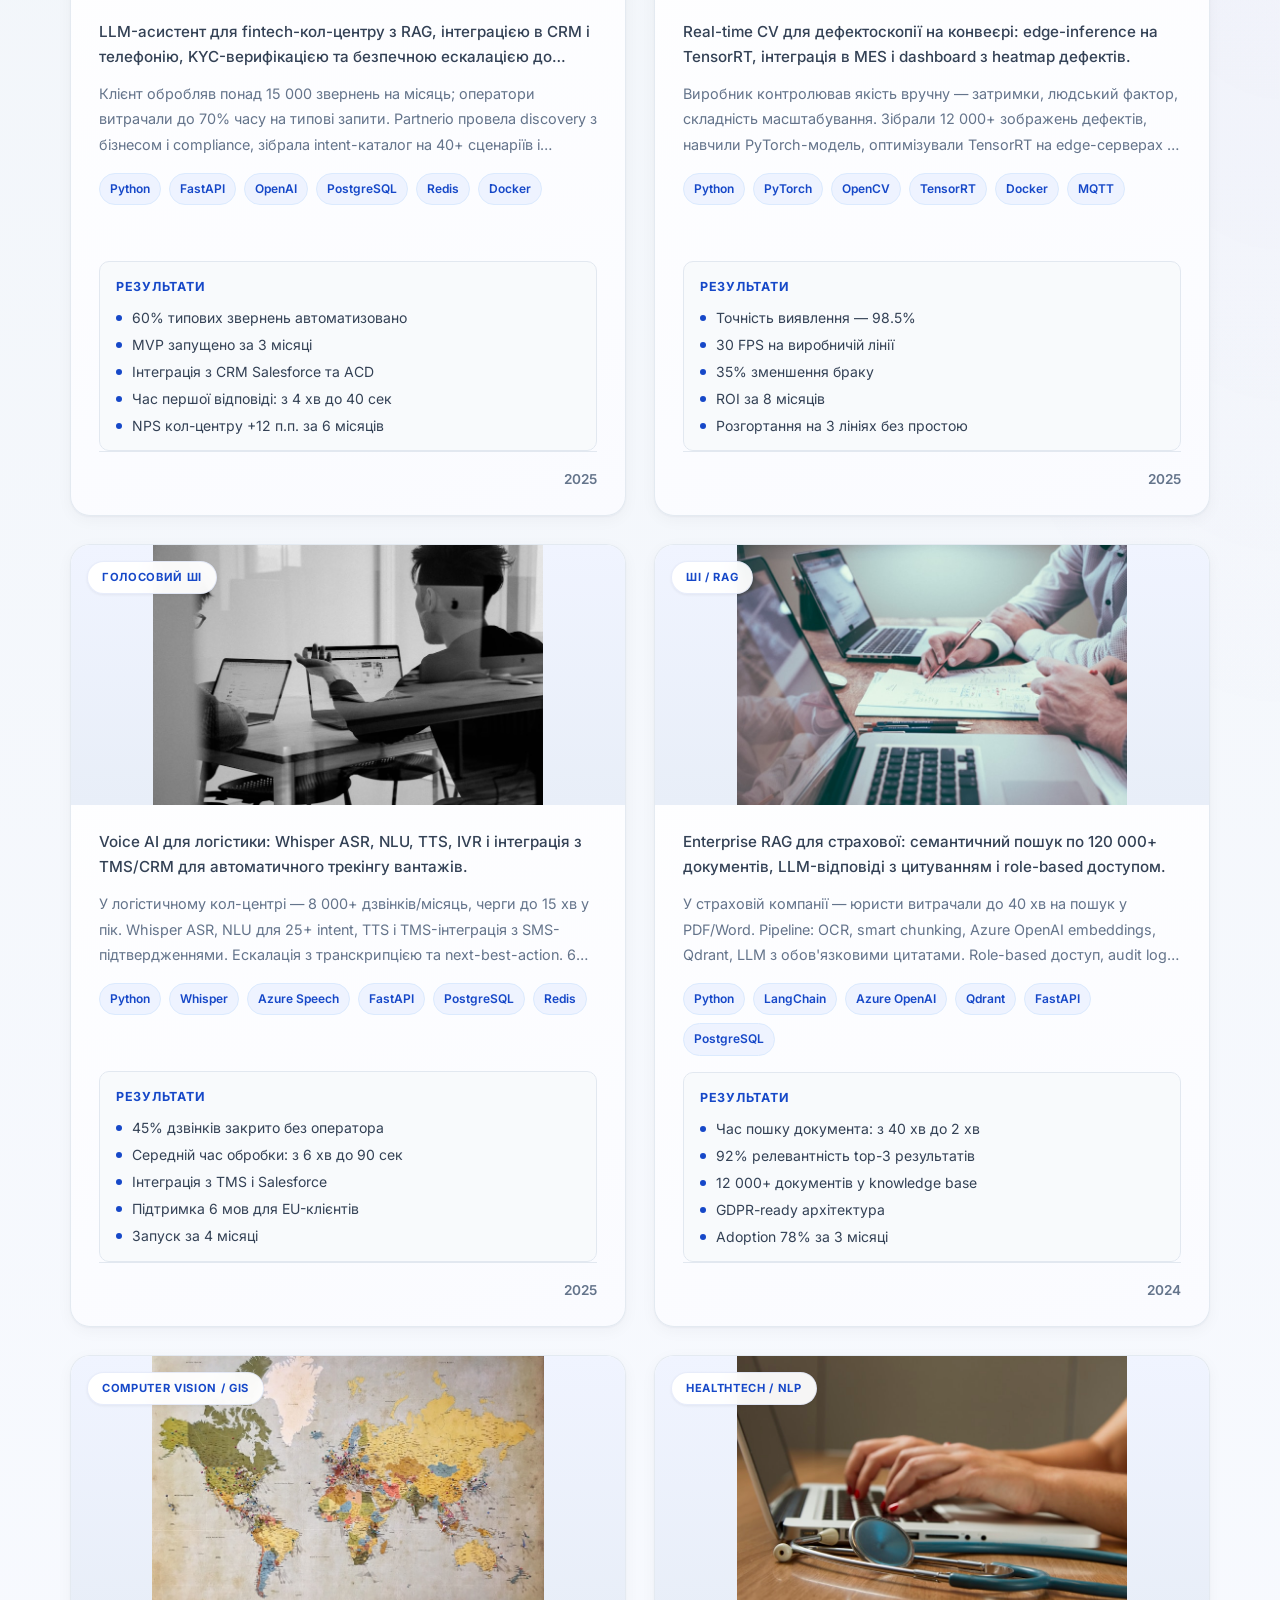
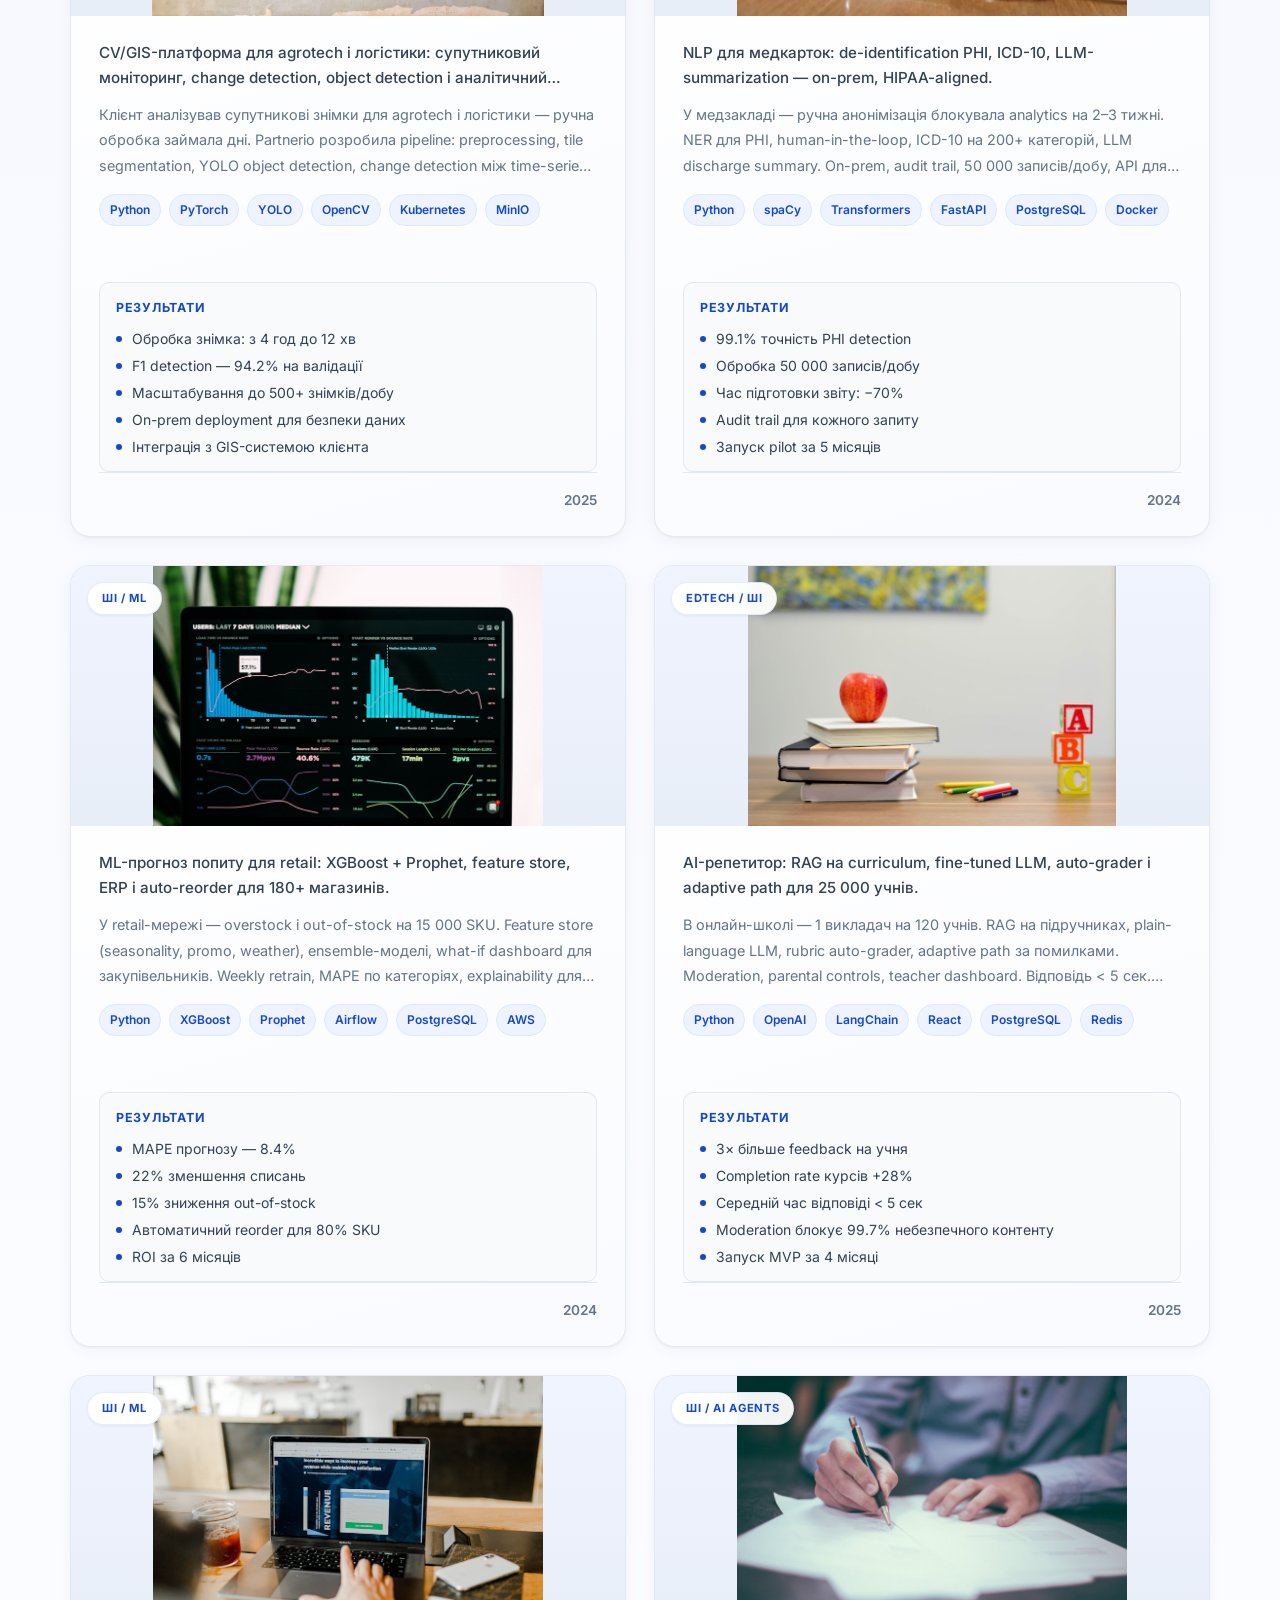
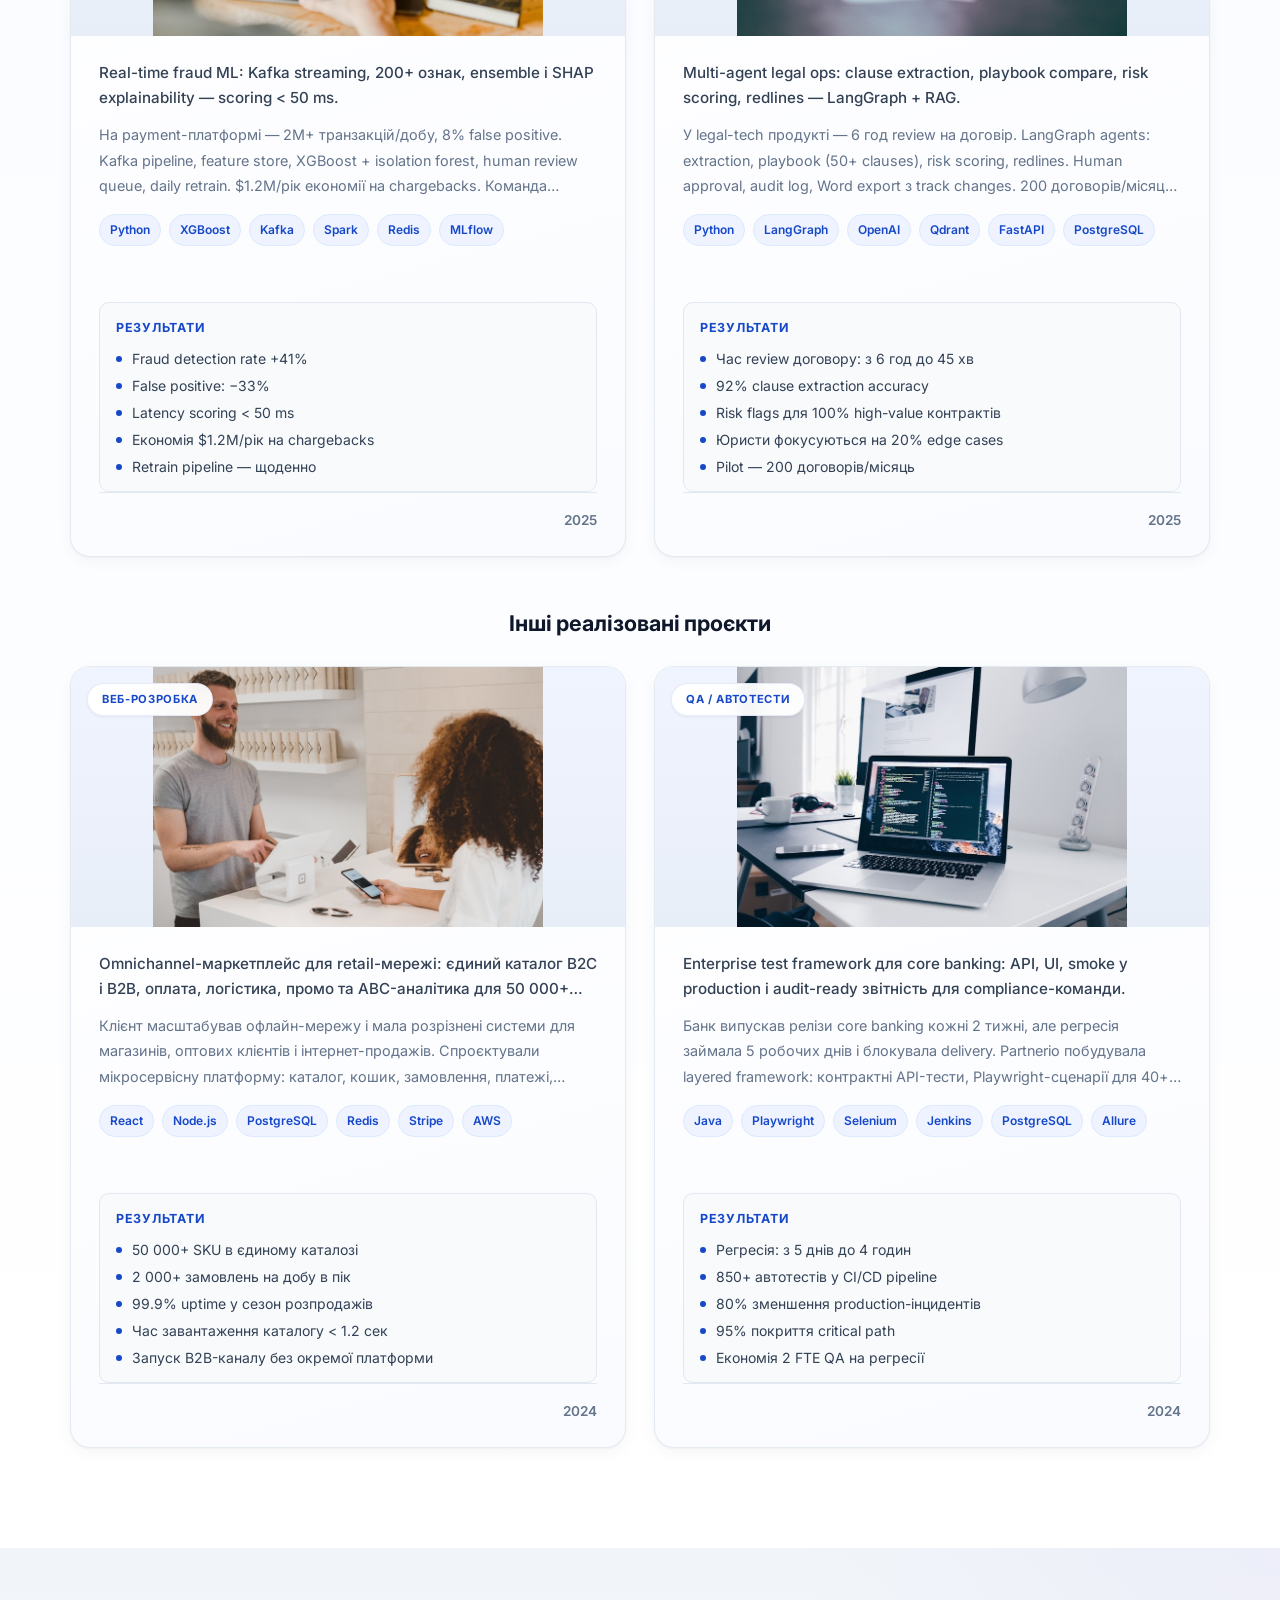
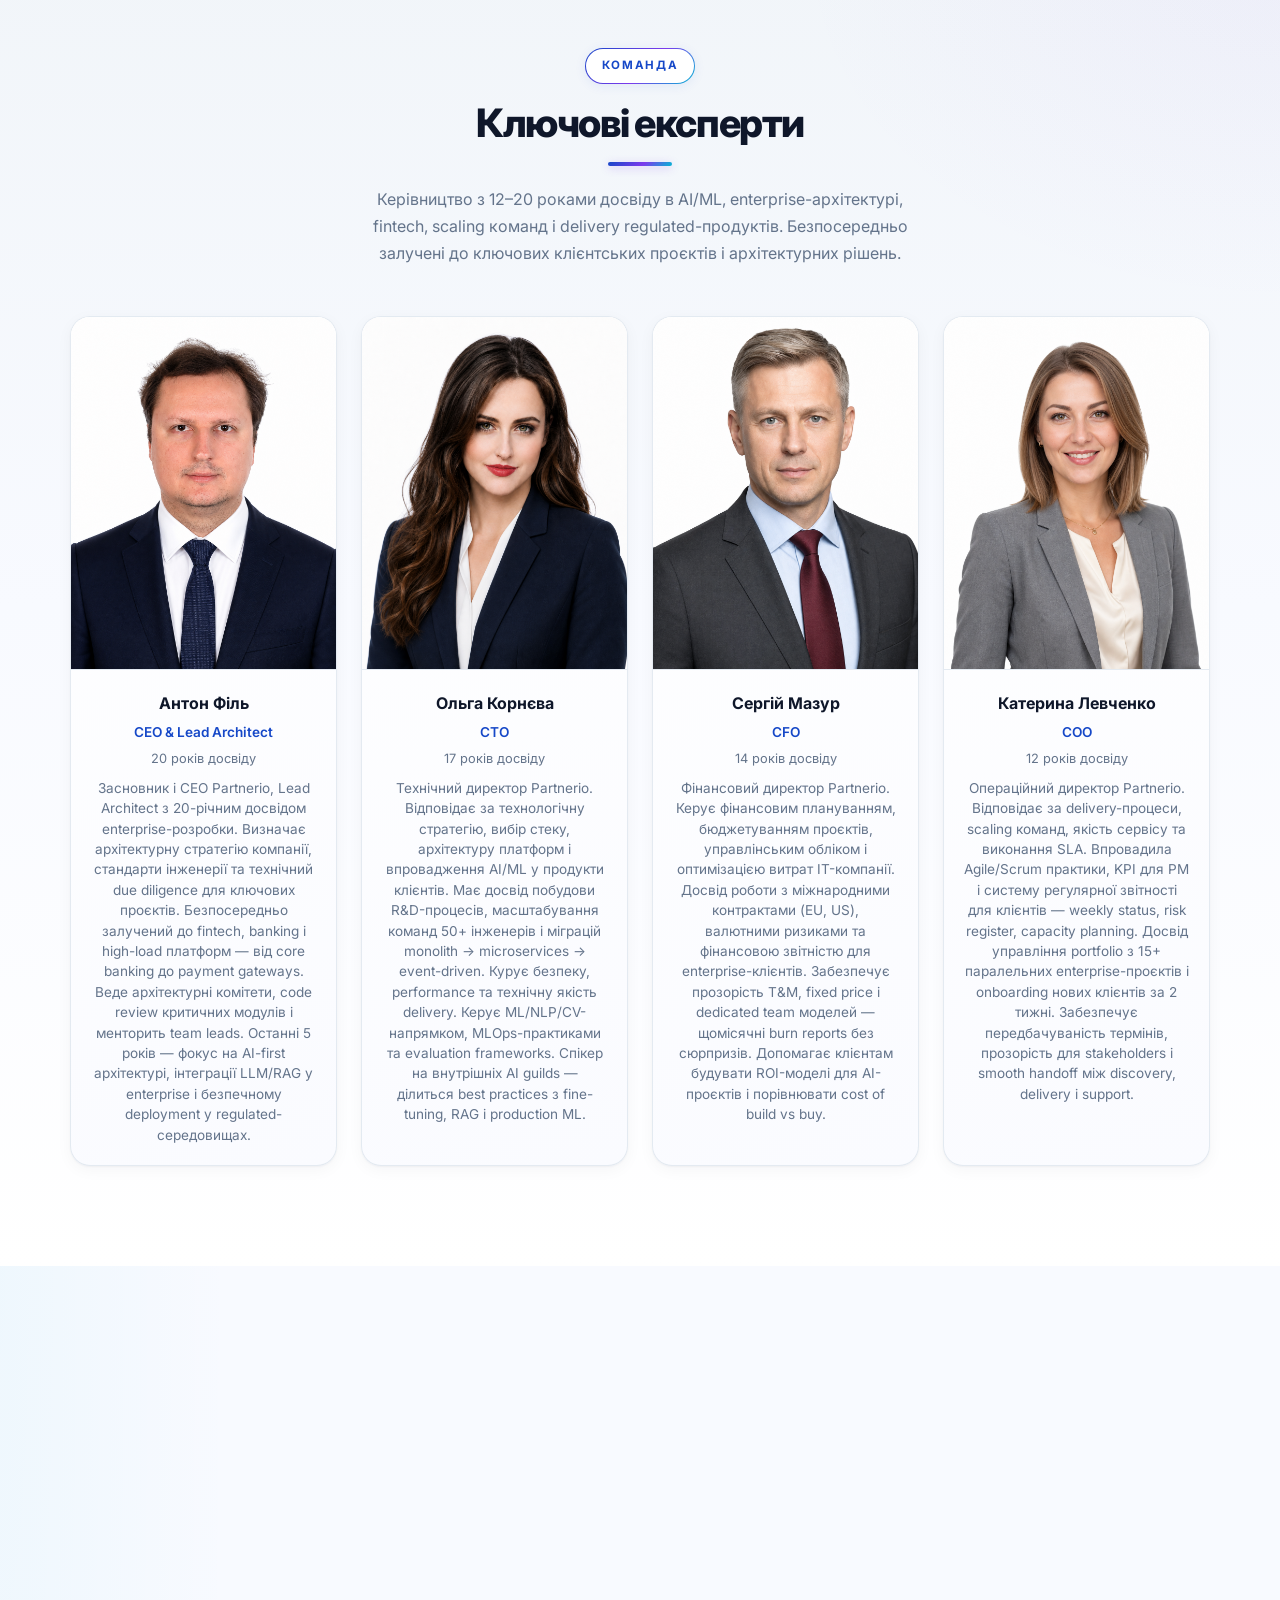
==== commit 1ebd9bca: "fixes" ====
--- a/index.html
+++ b/index.html
@@ -31,7 +31,7 @@
   <link rel="preconnect" href="https://fonts.googleapis.com">
   <link rel="preconnect" href="https://fonts.gstatic.com" crossorigin>
   <link href="https://fonts.googleapis.com/css2?family=Inter:wght@400;500;600;700;800&family=Plus+Jakarta+Sans:wght@600;700;800&display=swap" rel="stylesheet">
-  <link rel="stylesheet" href="css/style.css?v=20250708g">
+  <link rel="stylesheet" href="css/style.css?v=20250708h">
   <script type="application/ld+json">
   {
     "@context": "https://schema.org",
--- a/css/style.css
+++ b/css/style.css
@@ -554,8 +554,12 @@
   display: grid;
   grid-template-columns: repeat(3, 1fr);
   gap: 24px;
+  align-items: stretch;
 }
 .feature-card {
+  display: flex;
+  flex-direction: column;
+  height: 100%;
   padding: 32px 28px;
   background: rgba(255, 255, 255, 0.9);
   backdrop-filter: blur(8px);
@@ -681,9 +685,12 @@
   display: grid;
   grid-template-columns: repeat(2, 1fr);
   gap: 24px;
-  align-items: start;
+  align-items: stretch;
 }
 .why-card {
+  display: flex;
+  flex-direction: column;
+  height: 100%;
   padding: 32px 28px 36px;
   background: linear-gradient(165deg, var(--white) 0%, #fafbff 100%);
   border: 1px solid rgba(226, 232, 240, 0.9);
@@ -733,6 +740,7 @@
   line-height: 1.35;
 }
 .why-card p {
+  flex: 1 1 auto;
   font-size: 0.95rem;
   color: var(--text-light);
   line-height: 1.75;
@@ -784,8 +792,13 @@
   display: grid;
   grid-template-columns: repeat(3, 1fr);
   gap: 12px;
+  align-items: stretch;
 }
 .about__metric {
+  display: flex;
+  flex-direction: column;
+  justify-content: center;
+  height: 100%;
   padding: 18px 14px;
   text-align: center;
   background: rgba(255, 255, 255, 0.92);
@@ -819,8 +832,12 @@
   grid-template-columns: 1fr 1fr;
   gap: 16px;
   margin-bottom: 28px;
+  align-items: stretch;
 }
 .about__highlight {
+  display: flex;
+  flex-direction: column;
+  height: 100%;
   padding: 20px 20px 22px;
   background: rgba(255, 255, 255, 0.85);
   border: 1px solid var(--border);
@@ -857,8 +874,12 @@
   display: grid;
   grid-template-columns: repeat(4, 1fr);
   gap: 20px;
+  align-items: stretch;
 }
 .ai-showcase__card {
+  display: flex;
+  flex-direction: column;
+  height: 100%;
   background: linear-gradient(180deg, var(--white) 0%, #f8faff 100%);
   border: 1px solid var(--border);
   border-radius: var(--radius-xl);
@@ -906,7 +927,12 @@
   pointer-events: none;
 }
 .ai-showcase__card:hover .ai-showcase__image::before { opacity: 1; }
-.ai-showcase__body { padding: 20px 22px 24px; }
+.ai-showcase__body {
+  display: flex;
+  flex-direction: column;
+  flex: 1 1 auto;
+  padding: 20px 22px 24px;
+}
 .ai-showcase__tag {
   display: inline-block;
   font-size: 0.7rem;
@@ -927,6 +953,7 @@
   line-height: 1.35;
 }
 .ai-showcase__body p {
+  flex: 1 1 auto;
   font-size: 0.88rem;
   color: var(--text-light);
   line-height: 1.55;
@@ -961,6 +988,7 @@
   grid-template-columns: repeat(5, 1fr);
   gap: 24px;
   position: relative;
+  align-items: stretch;
 }
 .process-row::before {
   content: '';
@@ -973,6 +1001,9 @@
   z-index: 0;
 }
 .process-item {
+  display: flex;
+  flex-direction: column;
+  height: 100%;
   position: relative;
   z-index: 1;
   text-align: center;
@@ -1010,18 +1041,19 @@
   background: var(--gradient-brand);
 }
 .process-item h3 { font-size: 1.05rem; font-weight: 700; color: var(--navy); margin-bottom: 8px; }
-.process-item p { font-size: 0.9rem; color: var(--text-light); }
+.process-item p { flex: 1 1 auto; font-size: 0.9rem; color: var(--text-light); }
 
 /* Services */
 .services-grid {
   display: grid;
   grid-template-columns: repeat(3, 1fr);
   gap: 24px;
-  align-items: start;
+  align-items: stretch;
 }
 .service-card {
   display: flex;
   flex-direction: column;
+  height: 100%;
   position: relative;
   padding: 32px 28px;
   background: linear-gradient(165deg, var(--white) 0%, #f8faff 100%);
@@ -1092,15 +1124,30 @@
   color: var(--navy);
   line-height: 1.6;
   margin-bottom: 12px;
+  display: -webkit-box;
+  -webkit-line-clamp: 2;
+  -webkit-box-orient: vertical;
+  overflow: hidden;
 }
 .service-card__details {
   font-size: 0.9rem;
   color: var(--text-light);
   line-height: 1.75;
   margin-bottom: 16px;
+  display: -webkit-box;
+  -webkit-line-clamp: 4;
+  -webkit-box-orient: vertical;
+  overflow: hidden;
 }
 .service-card p { font-size: 0.93rem; color: var(--text-light); margin-bottom: 16px; }
-.service-card ul { display: grid; gap: 8px; margin-top: 0; }
+.service-card ul {
+  display: grid;
+  gap: 8px;
+  margin-top: 0;
+  flex: 1 1 auto;
+  min-height: 272px;
+  align-content: start;
+}
 .service-card li {
   font-size: 0.875rem;
   color: var(--text);
@@ -1151,8 +1198,12 @@
   grid-template-columns: repeat(3, 1fr);
   max-width: 1140px;
   margin: 0 auto;
+  align-items: stretch;
 }
 .stat-item {
+  display: flex;
+  flex-direction: column;
+  height: 100%;
   padding: 56px 32px;
   text-align: center;
   border-right: 1px solid rgba(255,255,255,0.15);
@@ -1172,10 +1223,12 @@
   margin-bottom: 8px;
 }
 .stat-item__desc {
+  flex: 1 1 auto;
   font-size: 0.9rem;
   color: rgba(255,255,255,0.75);
   max-width: 260px;
   margin: 0 auto;
+  min-height: 84px;
 }
 
 /* Projects */
@@ -1352,9 +1405,12 @@
   display: grid;
   grid-template-columns: repeat(4, 1fr);
   gap: 24px;
-  align-items: start;
+  align-items: stretch;
 }
 .team-card {
+  display: flex;
+  flex-direction: column;
+  height: 100%;
   background: linear-gradient(165deg, var(--white) 0%, #fafbff 100%);
   border: 1px solid rgba(226, 232, 240, 0.9);
   border-radius: var(--radius-xl);
@@ -1392,11 +1448,22 @@
   color: var(--primary);
   background: linear-gradient(135deg, var(--primary-light) 0%, #eef3ff 100%);
 }
-.team-card__body { padding: 20px; text-align: center; }
+.team-card__body {
+  display: flex;
+  flex-direction: column;
+  flex: 1 1 auto;
+  padding: 20px;
+  text-align: center;
+}
 .team-card__body h3 { font-size: 1rem; font-weight: 700; color: var(--navy); }
 .team-card__role { font-size: 0.85rem; color: var(--primary); font-weight: 600; margin: 4px 0; }
 .team-card__exp { font-size: 0.8rem; color: var(--text-light); margin-bottom: 8px; }
-.team-card__bio { font-size: 0.85rem; color: var(--text-light); line-height: 1.5; }
+.team-card__bio {
+  flex: 1 1 auto;
+  font-size: 0.85rem;
+  color: var(--text-light);
+  line-height: 1.5;
+}
 
 /* Reviews */
 .reviews-grid {
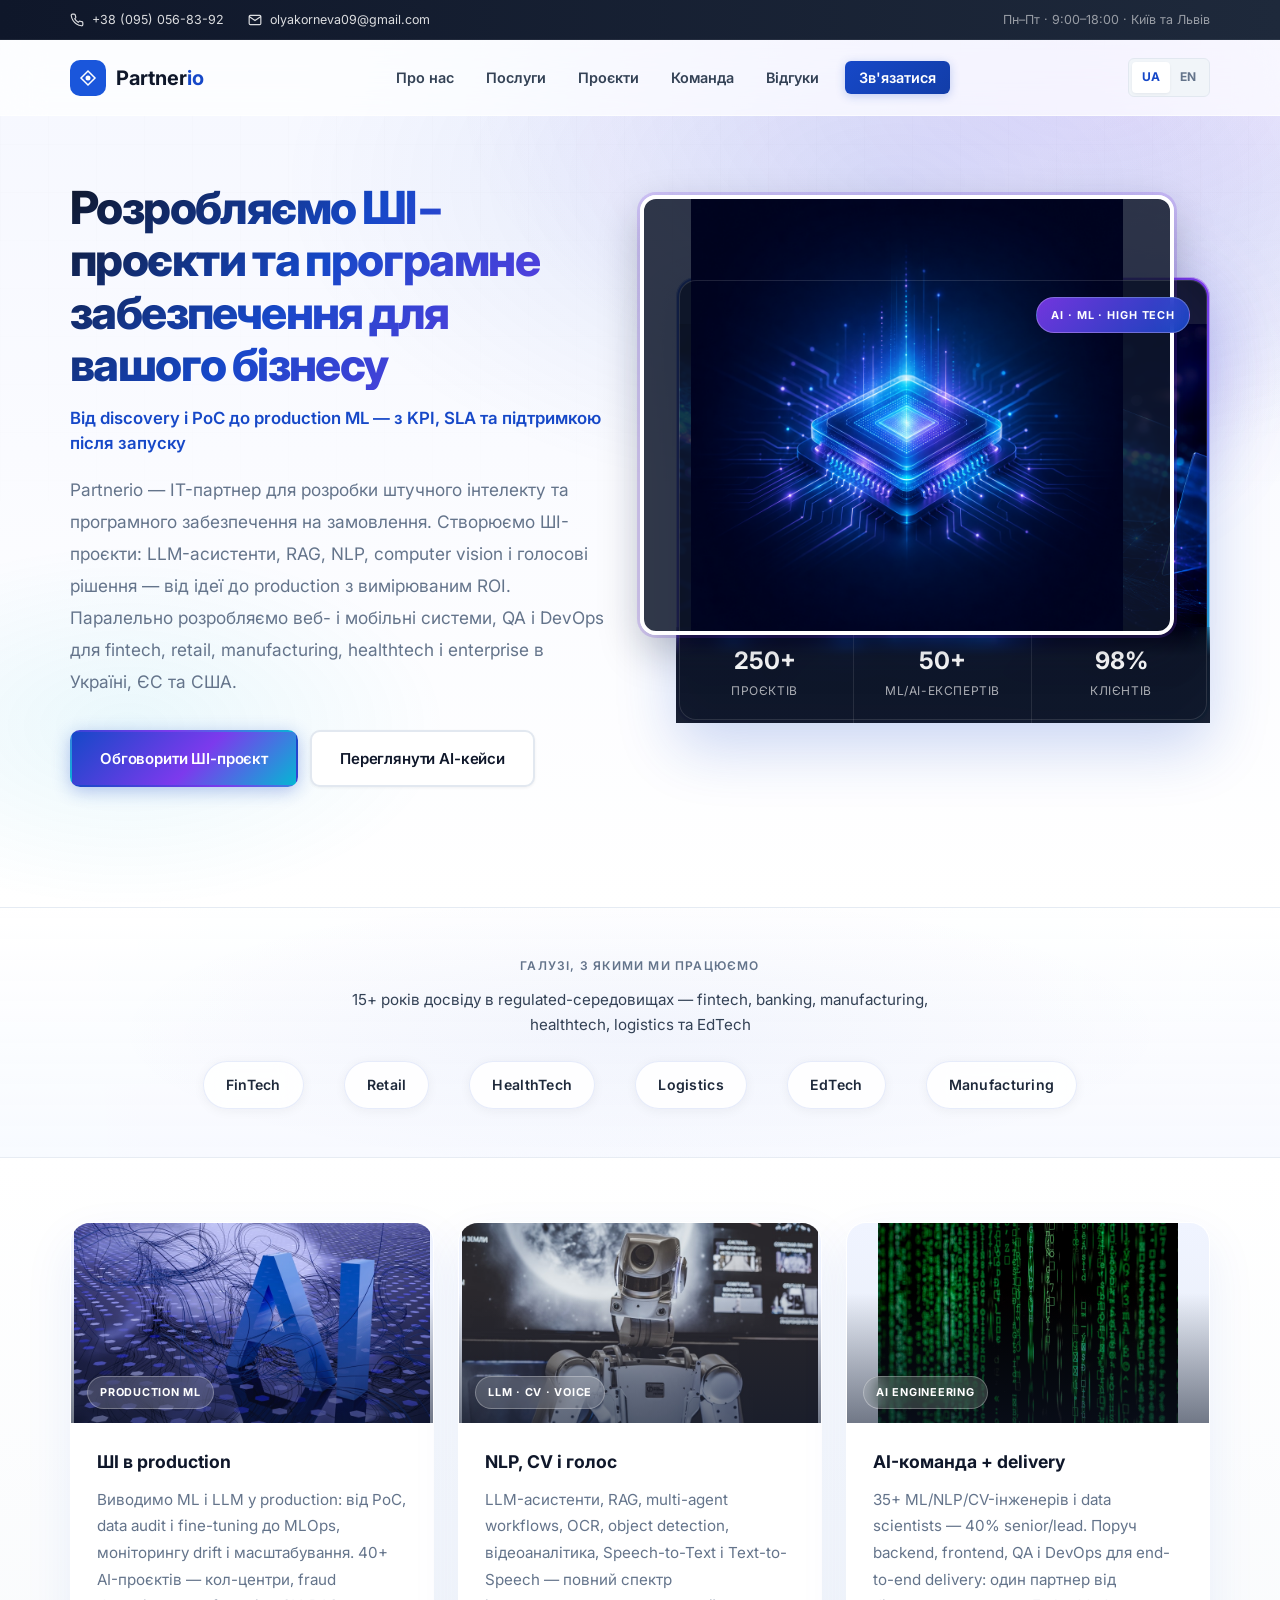
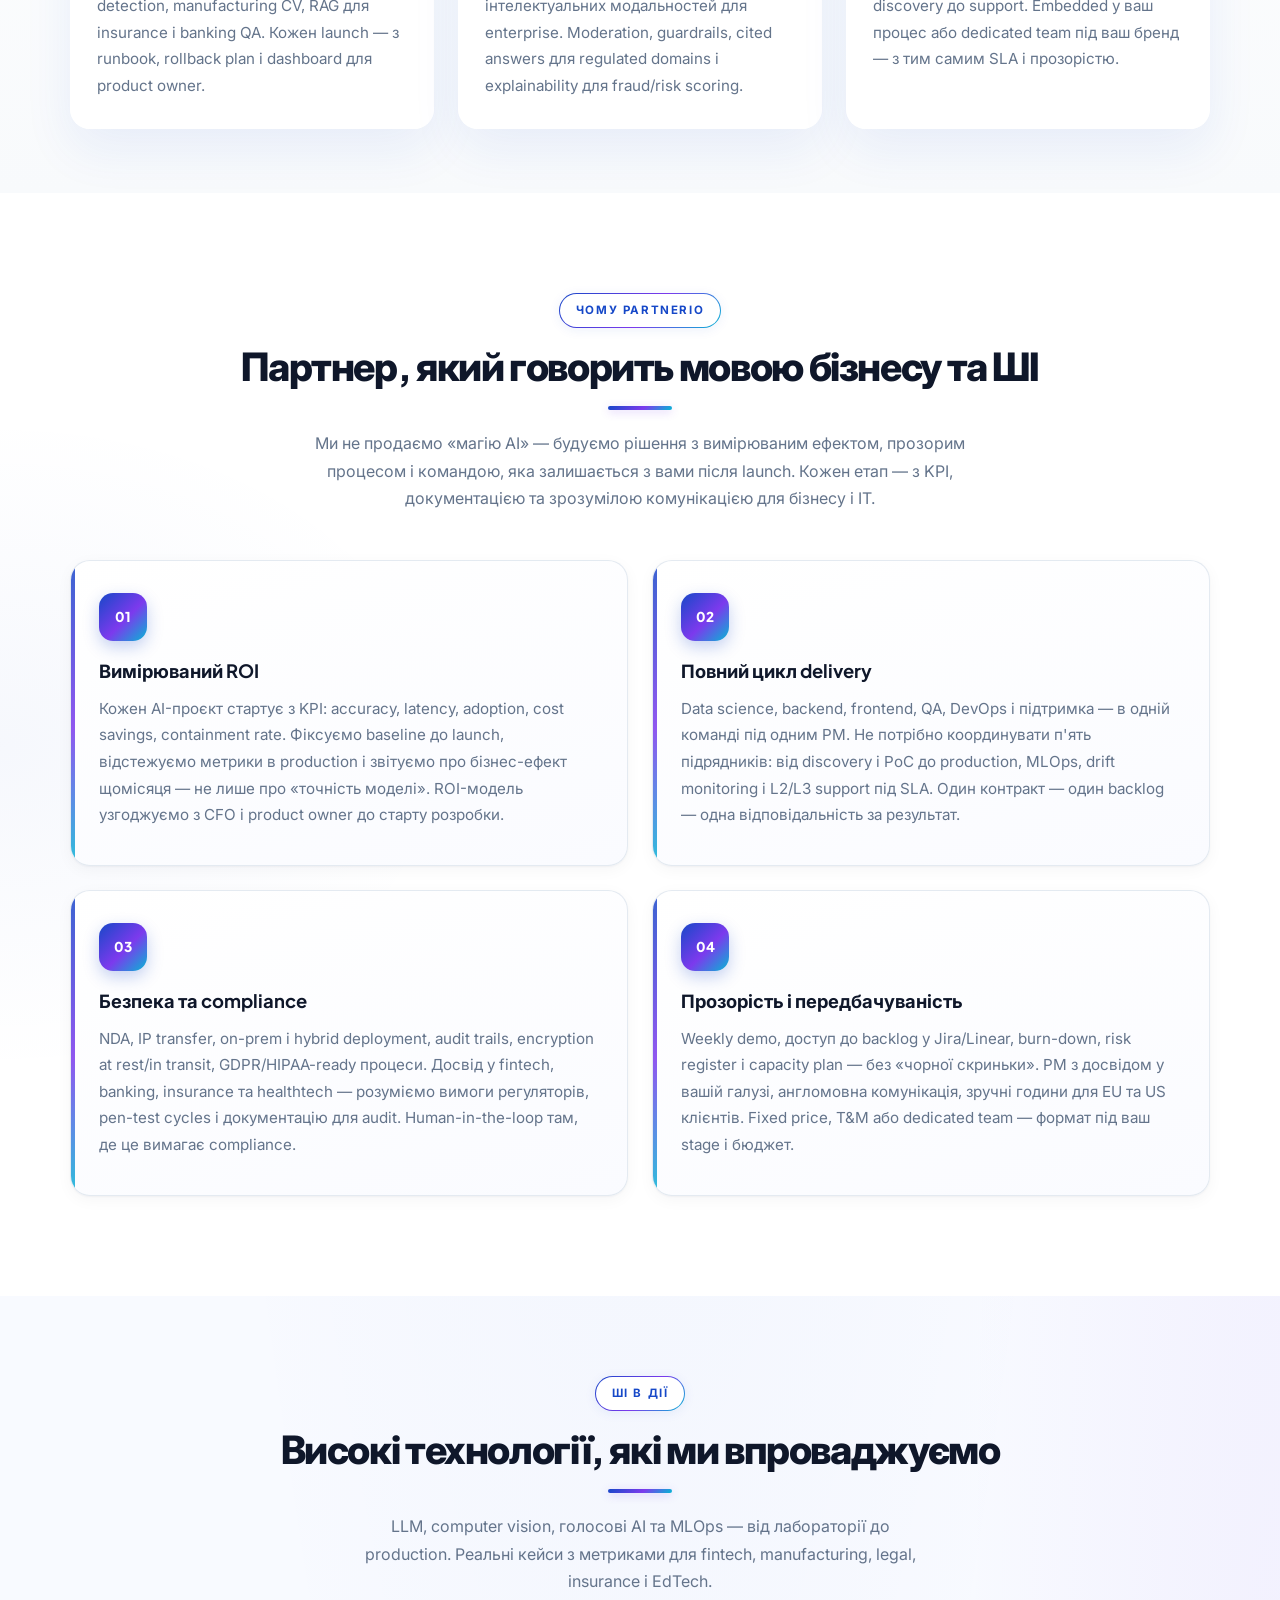
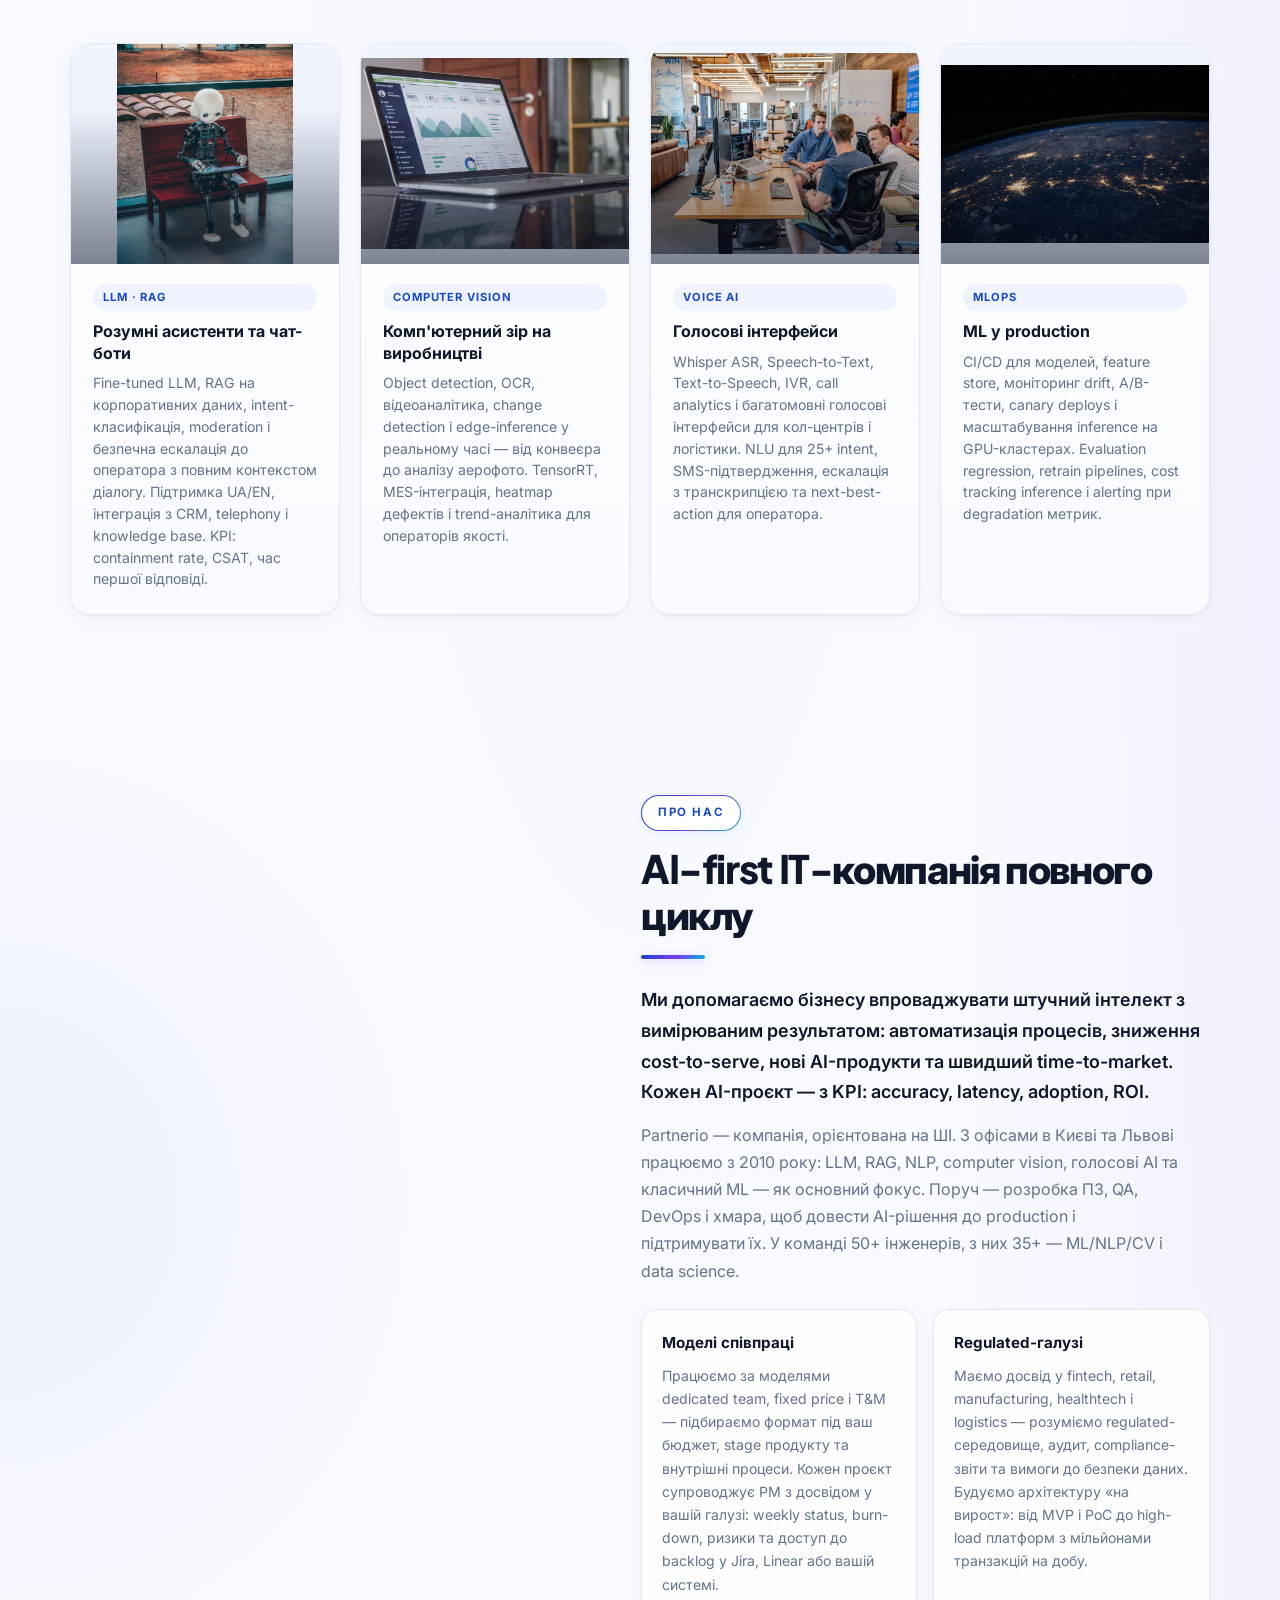
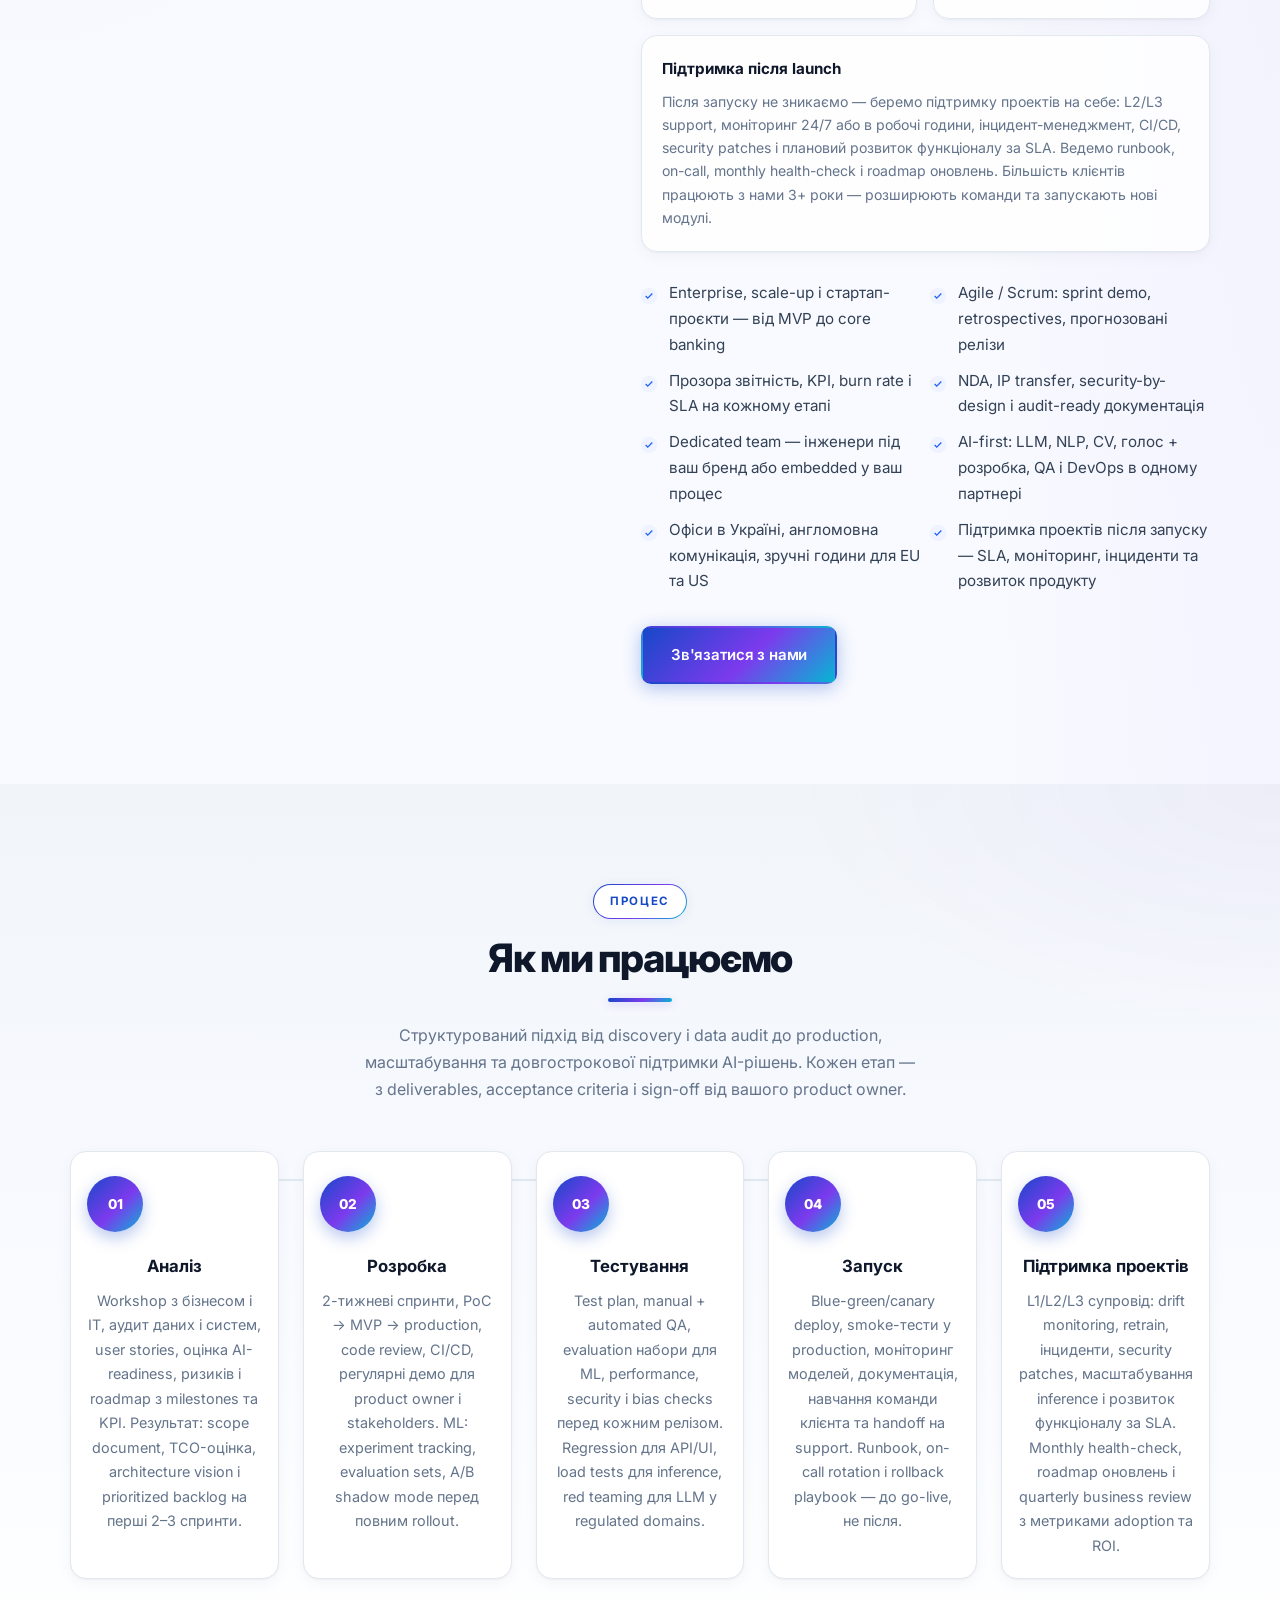
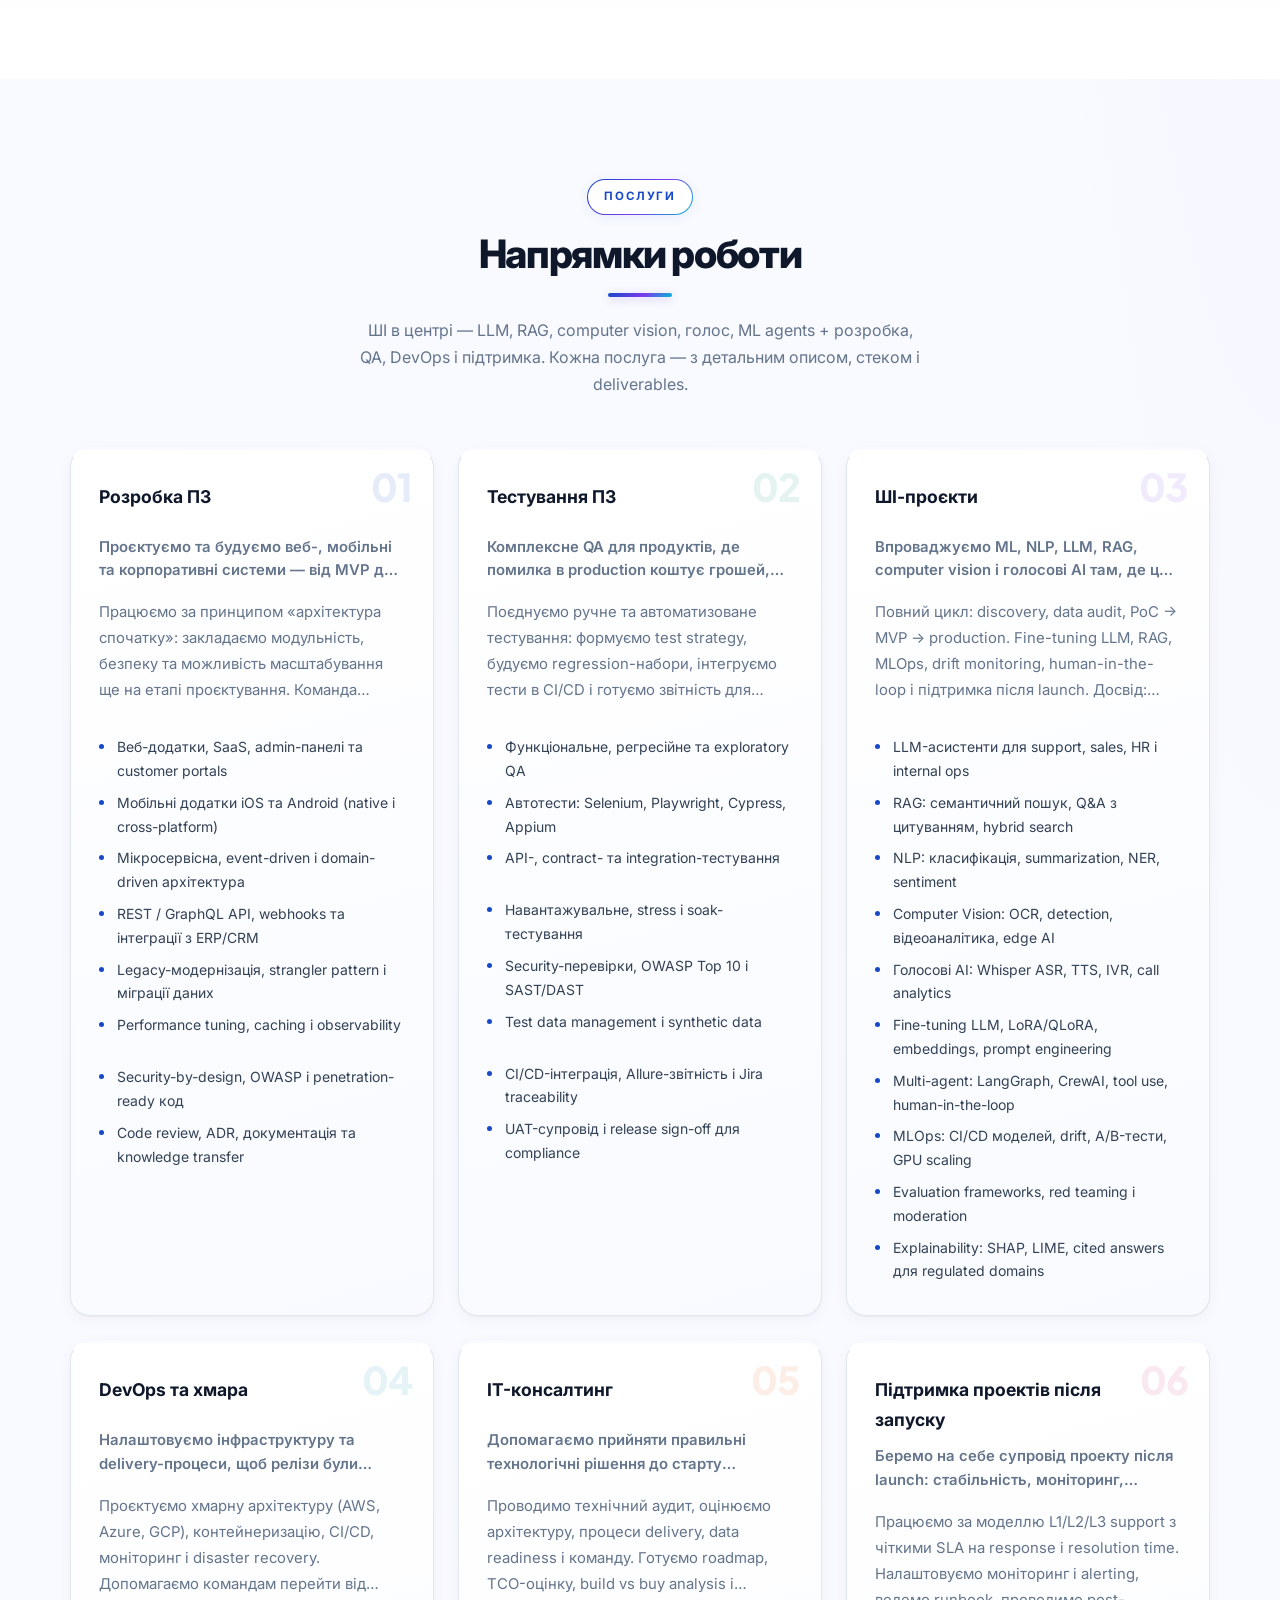
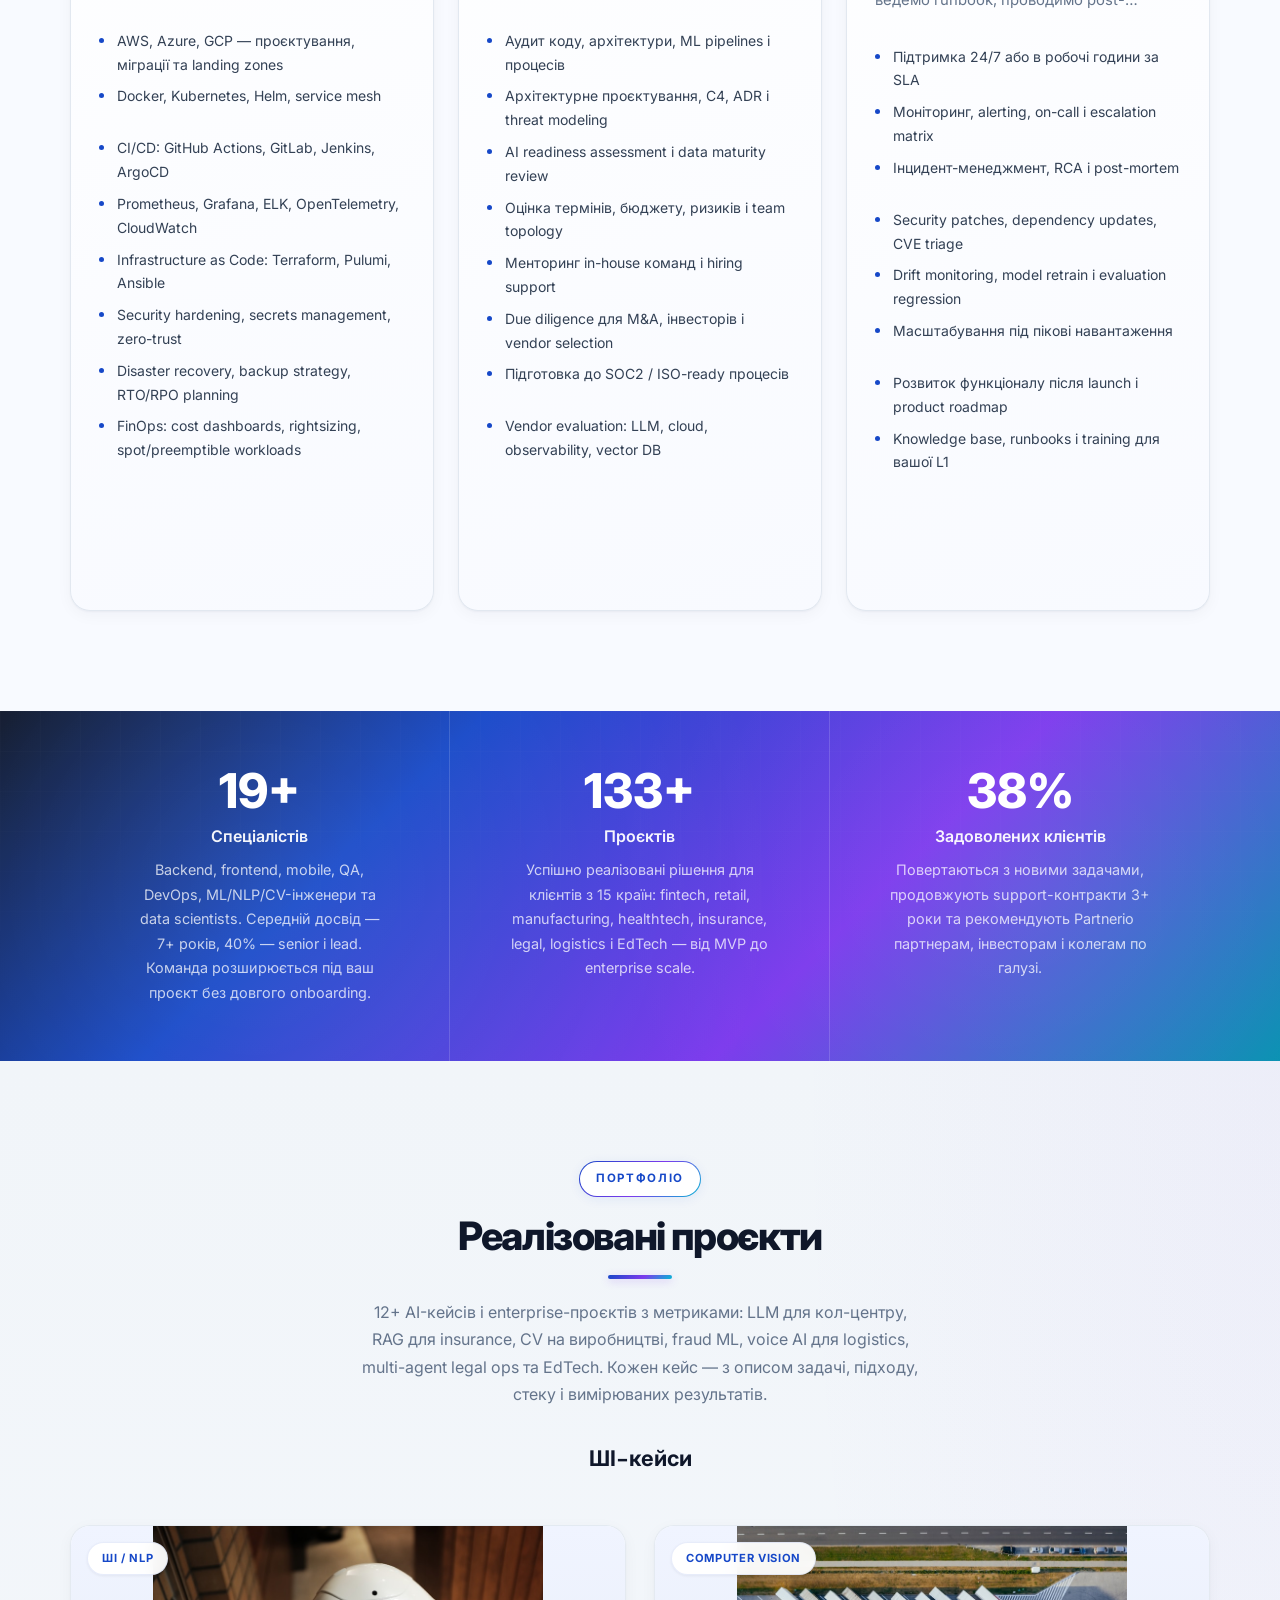
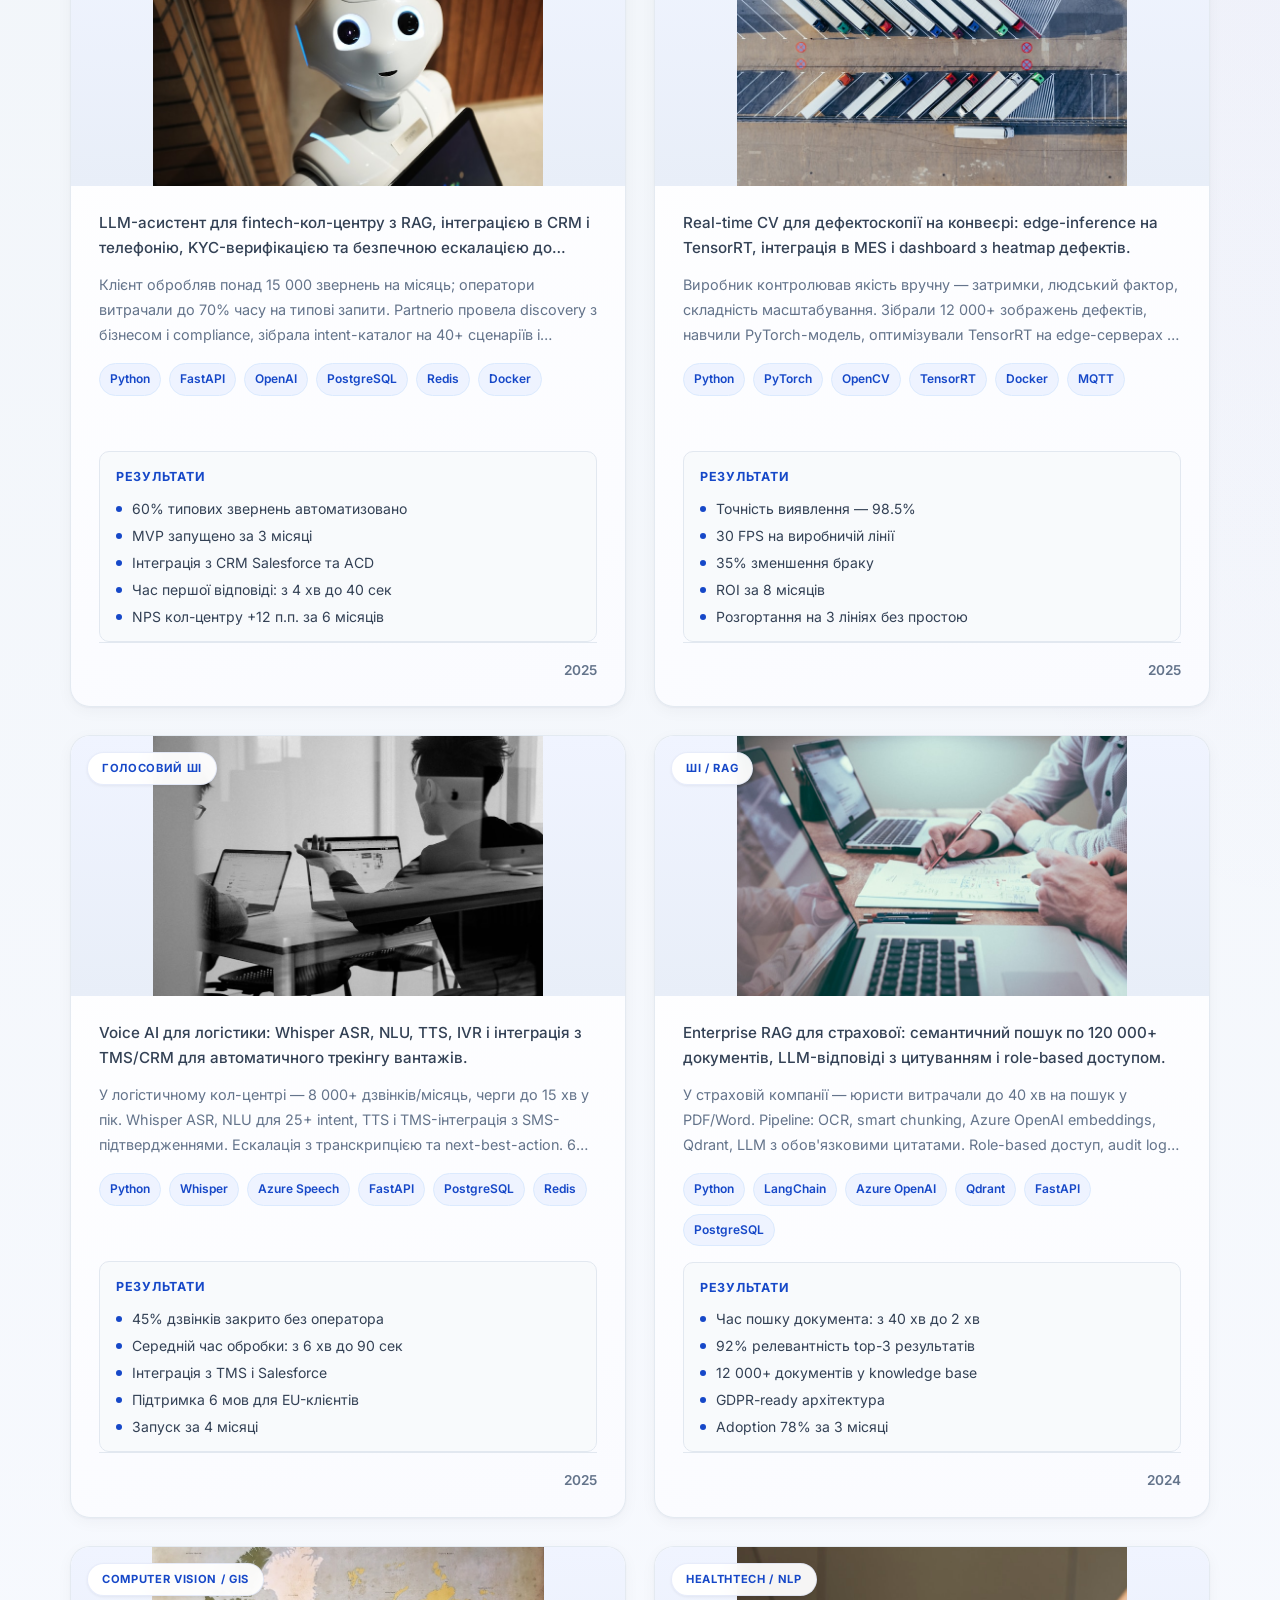
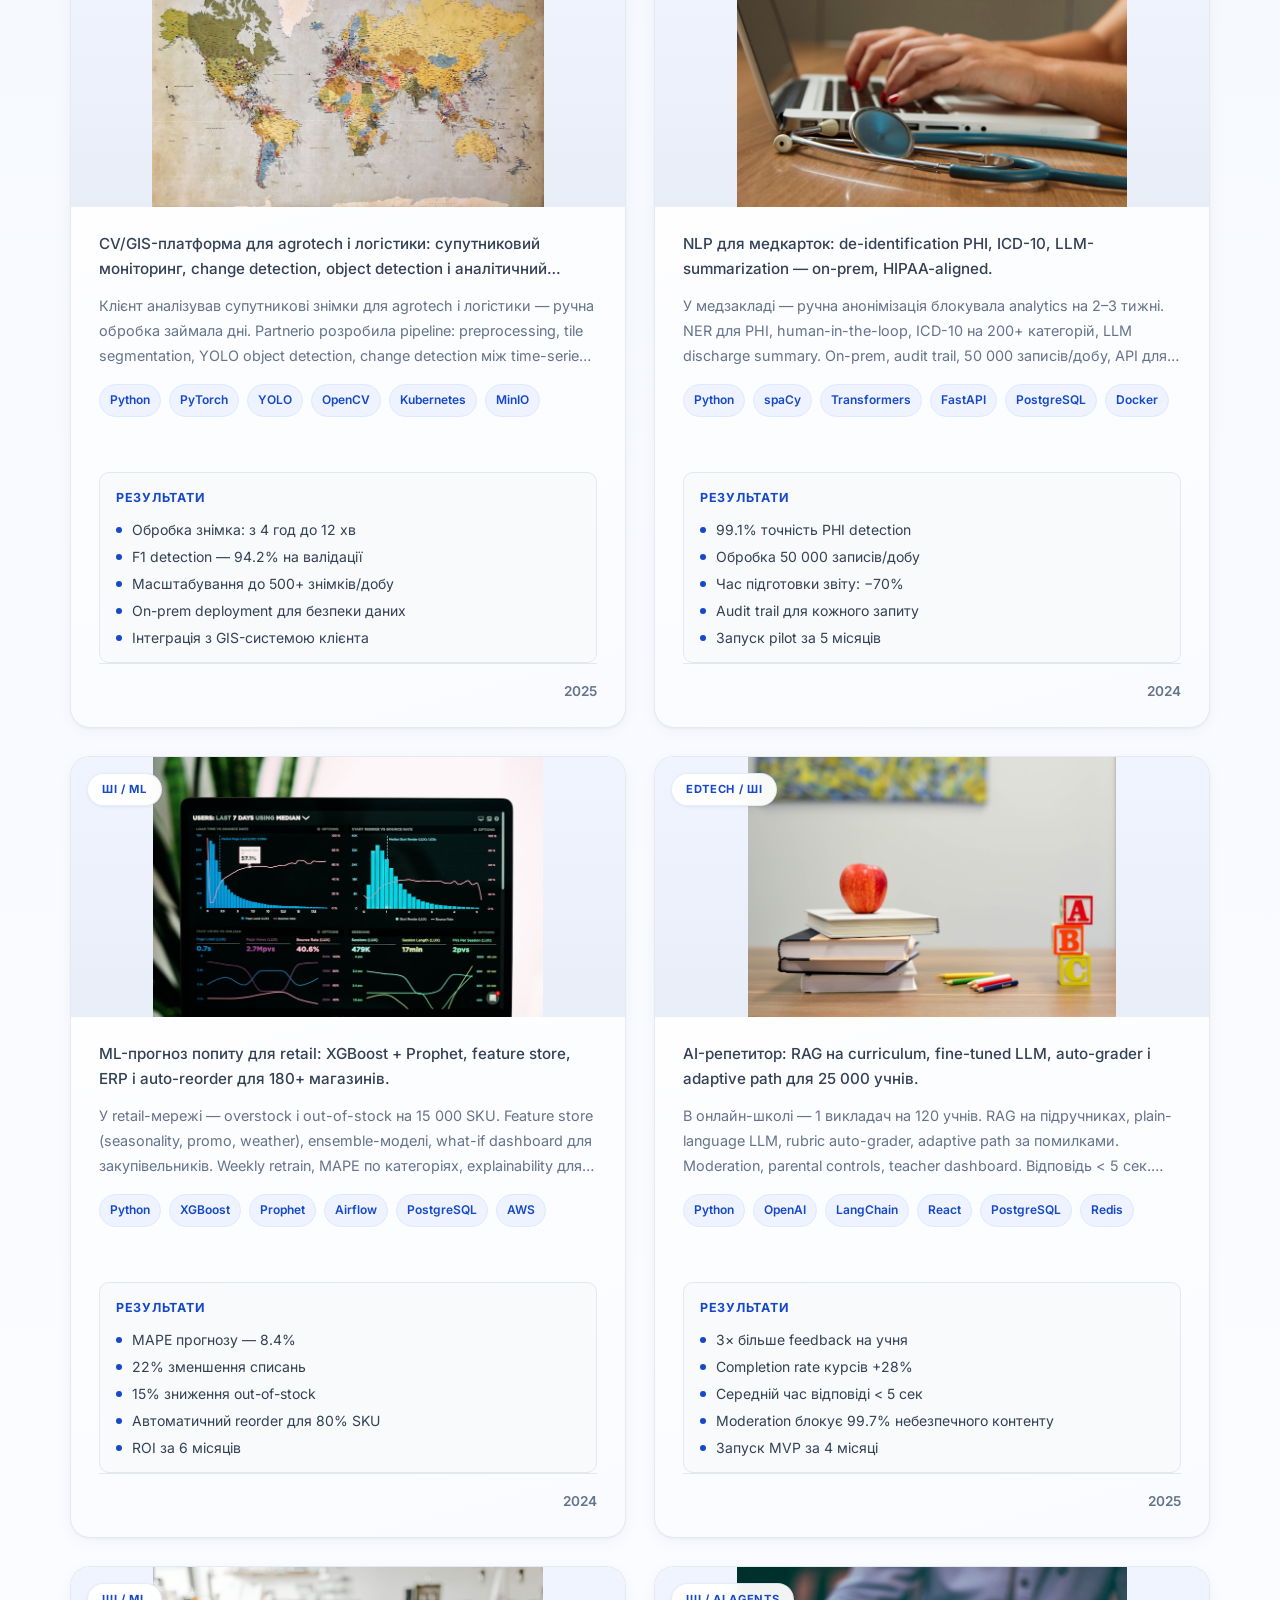
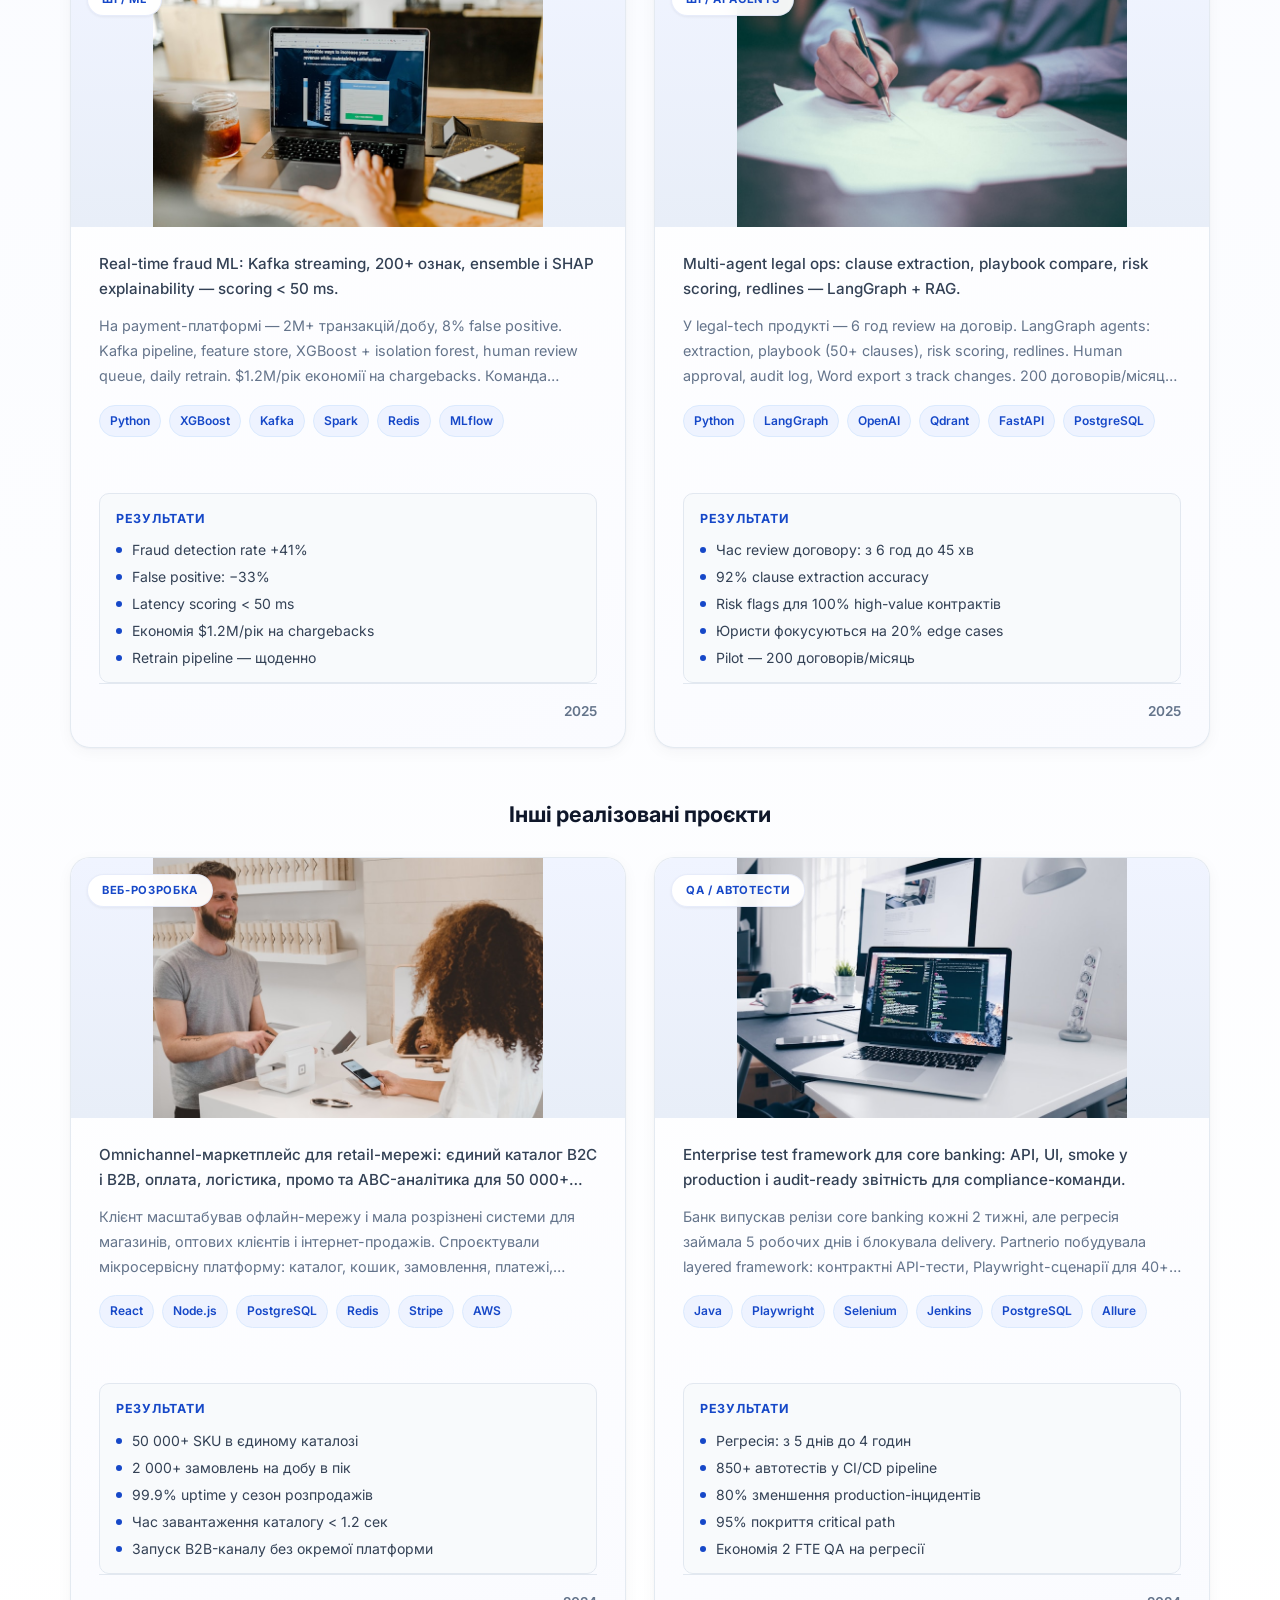
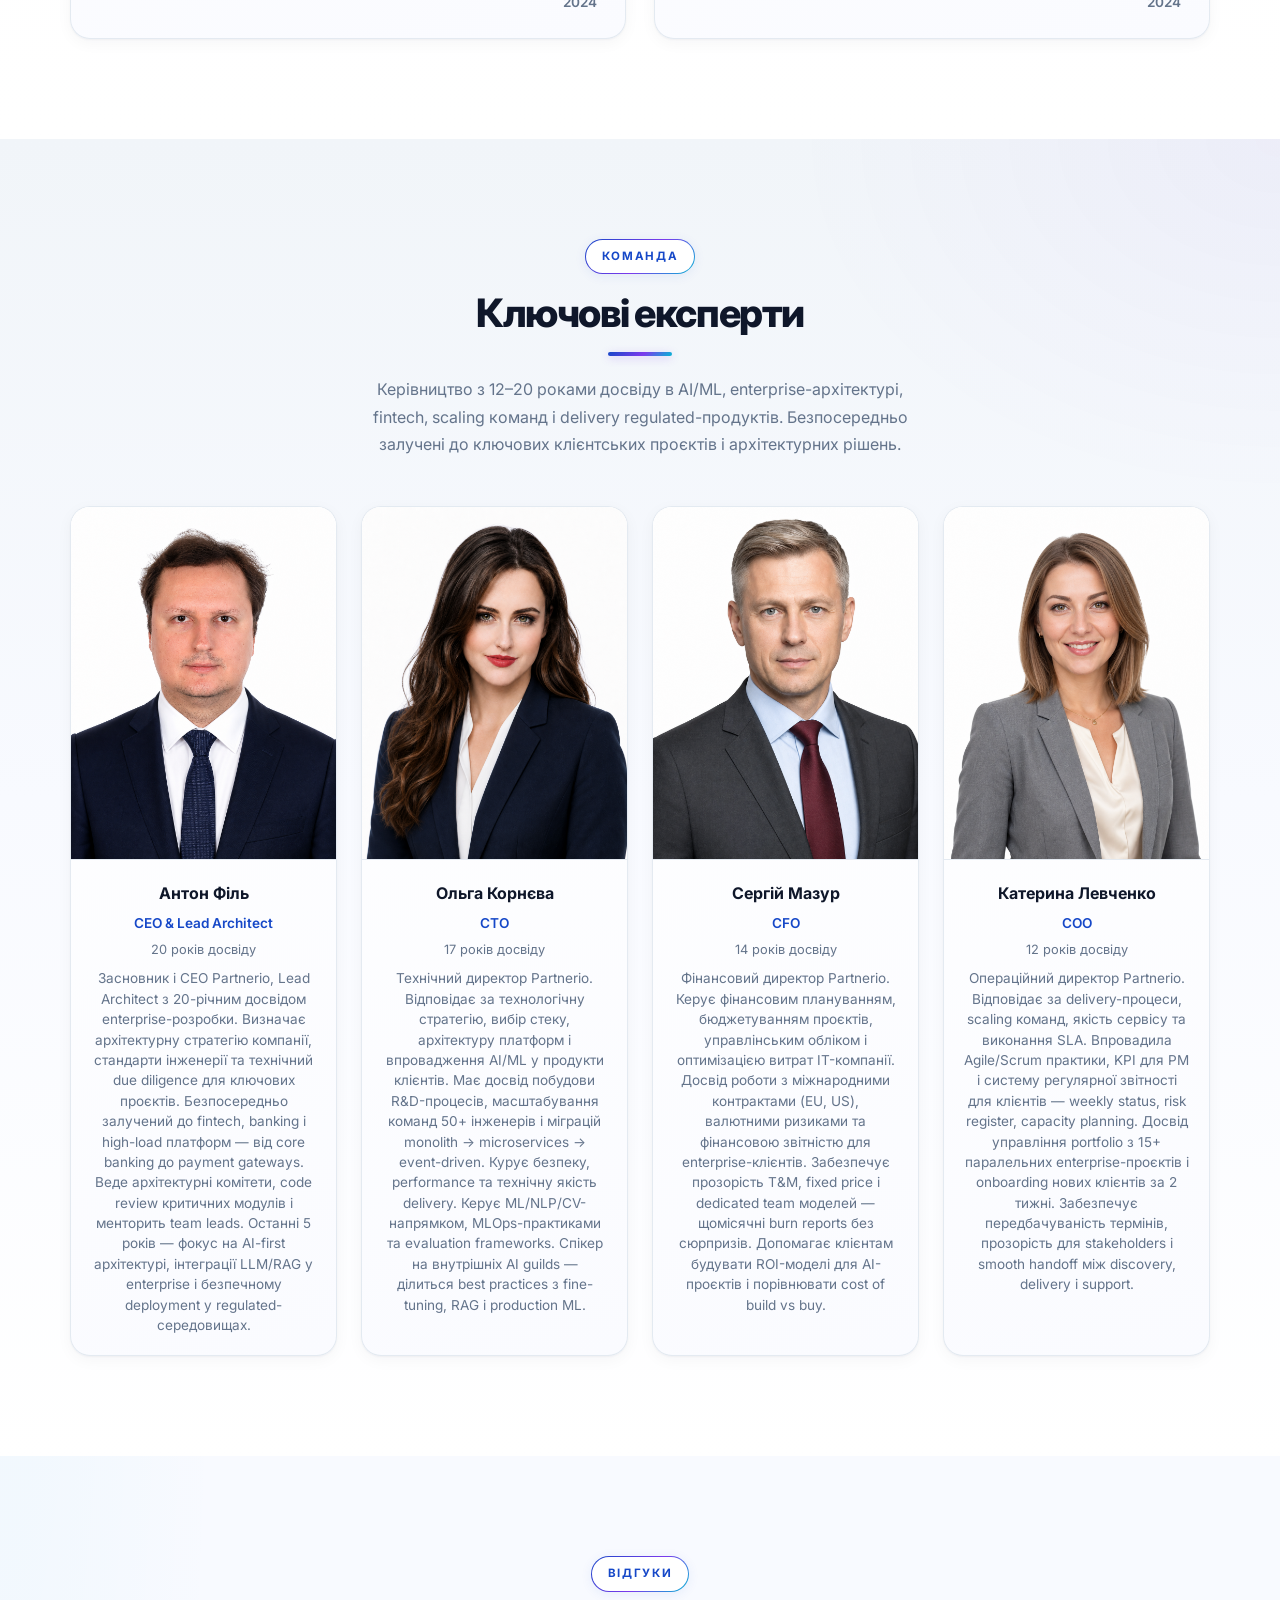
==== commit 0935ceb9: "fixes" ====
--- a/index.html
+++ b/index.html
@@ -31,7 +31,7 @@
   <link rel="preconnect" href="https://fonts.googleapis.com">
   <link rel="preconnect" href="https://fonts.gstatic.com" crossorigin>
   <link href="https://fonts.googleapis.com/css2?family=Inter:wght@400;500;600;700;800&family=Plus+Jakarta+Sans:wght@600;700;800&display=swap" rel="stylesheet">
-  <link rel="stylesheet" href="css/style.css?v=20250708h">
+  <link rel="stylesheet" href="css/style.css?v=20250708i">
   <script type="application/ld+json">
   {
     "@context": "https://schema.org",
@@ -427,43 +427,6 @@
       </div>
     </section>
 
-    <section class="section section--gray" id="faq">
-      <div class="container">
-        <div class="section-head reveal">
-          <span class="section-label" data-i18n="faq.label">FAQ</span>
-          <h2 class="section-title" data-i18n="faq.title">FAQ</h2>
-          <div class="section-line section-line--center"></div>
-          <p class="text-body text-center" data-i18n="faq.subtitle">Відповіді на типові запитання про замовлення AI-проєктів, розробку програмного забезпечення, терміни та підтримку.</p>
-        </div>
-        <div class="faq-list">
-          <details class="faq-item reveal" open>
-            <summary data-i18n="faq.q1">Як замовити розробку штучного інтелекту або програмного забезпечення в Partnerio?</summary>
-            <p data-i18n="faq.a1">Залиште заявку на сайті — протягом одного робочого дня менеджер зв'яжеться з вами та призначить безкоштовний discovery call.</p>
-          </details>
-          <details class="faq-item reveal">
-            <summary data-i18n="faq.q2">Які ШІ-рішення ви розробляєте?</summary>
-            <p data-i18n="faq.a2">LLM-асистенти, RAG, NLP, computer vision, голосові AI, fraud ML, multi-agent системи та MLOps.</p>
-          </details>
-          <details class="faq-item reveal">
-            <summary data-i18n="faq.q3">Скільки триває розробка AI-проєкту від ідеї до production?</summary>
-            <p data-i18n="faq.a3">PoC — від 4–8 тижнів, MVP — від 2–4 місяців, enterprise — від 4–12 місяців.</p>
-          </details>
-          <details class="faq-item reveal">
-            <summary data-i18n="faq.q4">Чи розробляєте ви програмне забезпечення окремо від ШІ?</summary>
-            <p data-i18n="faq.a4">Так — веб і mobile, SaaS, API, QA та DevOps окремо або разом з ШІ-проєктом.</p>
-          </details>
-          <details class="faq-item reveal">
-            <summary data-i18n="faq.q5">З якими регіонами і галузями ви працюєте?</summary>
-            <p data-i18n="faq.a5">Київ, Львів, remote для України, ЄС та США. Fintech, retail, manufacturing, healthtech та інші галузі.</p>
-          </details>
-          <details class="faq-item reveal">
-            <summary data-i18n="faq.q6">Чи надаєте підтримку після запуску проєкту?</summary>
-            <p data-i18n="faq.a6">Так — L1/L2/L3 support за SLA, моніторинг моделей, retrain і розвиток функціоналу.</p>
-          </details>
-        </div>
-      </div>
-    </section>
-
     <section class="cta-band">
       <div class="container cta-band__inner reveal">
         <div>
@@ -551,7 +514,7 @@
           </a>
           <p data-i18n="footer.tagline">Розробка, тестування ПЗ та ШІ-рішення для бізнесу.</p>
         </div>
-        <div class="footer__nav"><h4 data-i18n="footer.company">Компанія</h4><ul><li><a href="#about" data-i18n="nav.about">Про нас</a></li><li><a href="#services" data-i18n="nav.services">Послуги</a></li><li><a href="#projects" data-i18n="nav.projects">Проєкти</a></li><li><a href="#faq" data-i18n="faq.label">FAQ</a></li><li><a href="#contact" data-i18n="contact.label">Контакти</a></li></ul></div>
+        <div class="footer__nav"><h4 data-i18n="footer.company">Компанія</h4><ul><li><a href="#about" data-i18n="nav.about">Про нас</a></li><li><a href="#services" data-i18n="nav.services">Послуги</a></li><li><a href="#projects" data-i18n="nav.projects">Проєкти</a></li><li><a href="#contact" data-i18n="contact.label">Контакти</a></li></ul></div>
         <div class="footer__nav"><h4 data-i18n="footer.services">Послуги</h4><ul><li><a href="#services" data-i18n="footer.dev">Розробка</a></li><li><a href="#services" data-i18n="footer.testing">Тестування</a></li><li><a href="#services" data-i18n="footer.ai">ШІ-проєкти</a></li><li><a href="#services" data-i18n="contact.serviceDevops">DevOps</a></li></ul></div>
         <div class="footer__contact">
           <h4 data-i18n="footer.contacts">Контакти</h4>
--- a/css/style.css
+++ b/css/style.css
@@ -1117,6 +1117,16 @@
   color: var(--navy);
   margin-bottom: 10px;
   padding-right: 52px;
+  min-height: 2.75rem;
+  display: -webkit-box;
+  -webkit-line-clamp: 2;
+  -webkit-box-orient: vertical;
+  overflow: hidden;
+}
+.service-card__intro {
+  flex-shrink: 0;
+  min-height: 12.5rem;
+  margin-bottom: 16px;
 }
 .service-card__lead {
   font-size: 0.95rem;
@@ -1133,26 +1143,40 @@
   font-size: 0.9rem;
   color: var(--text-light);
   line-height: 1.75;
-  margin-bottom: 16px;
+  margin-bottom: 0;
   display: -webkit-box;
   -webkit-line-clamp: 4;
   -webkit-box-orient: vertical;
   overflow: hidden;
+  min-height: 6.3rem;
+}
+.service-card__details--empty {
+  visibility: hidden;
+  pointer-events: none;
 }
 .service-card p { font-size: 0.93rem; color: var(--text-light); margin-bottom: 16px; }
 .service-card ul {
   display: grid;
   gap: 8px;
-  margin-top: 0;
+  margin-top: auto;
   flex: 1 1 auto;
-  min-height: 272px;
   align-content: start;
+  grid-template-rows: repeat(10, minmax(2.75rem, auto));
 }
 .service-card li {
   font-size: 0.875rem;
   color: var(--text);
   padding-left: 18px;
   position: relative;
+  min-height: 2.75rem;
+  display: -webkit-box;
+  -webkit-line-clamp: 2;
+  -webkit-box-orient: vertical;
+  overflow: hidden;
+}
+.service-card__spacer {
+  visibility: hidden;
+  pointer-events: none;
 }
 .service-card li::before {
   content: '';
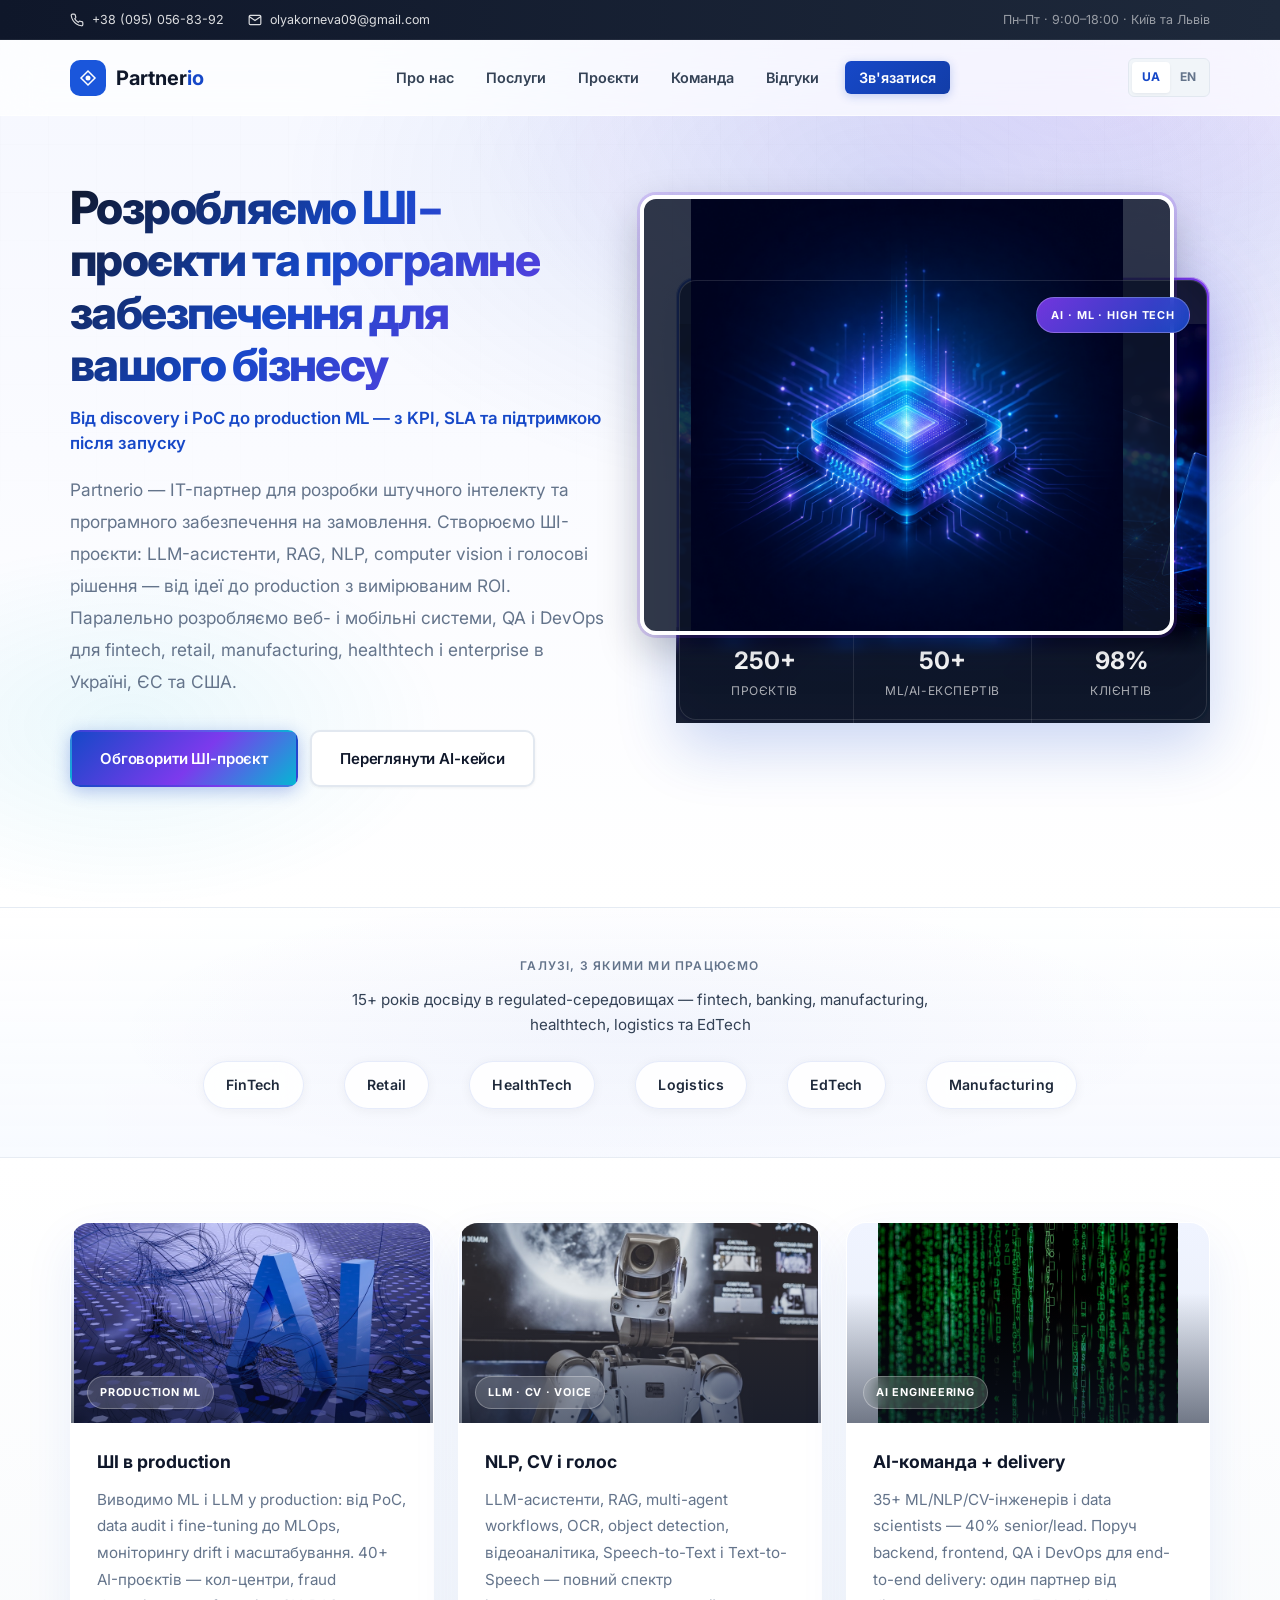
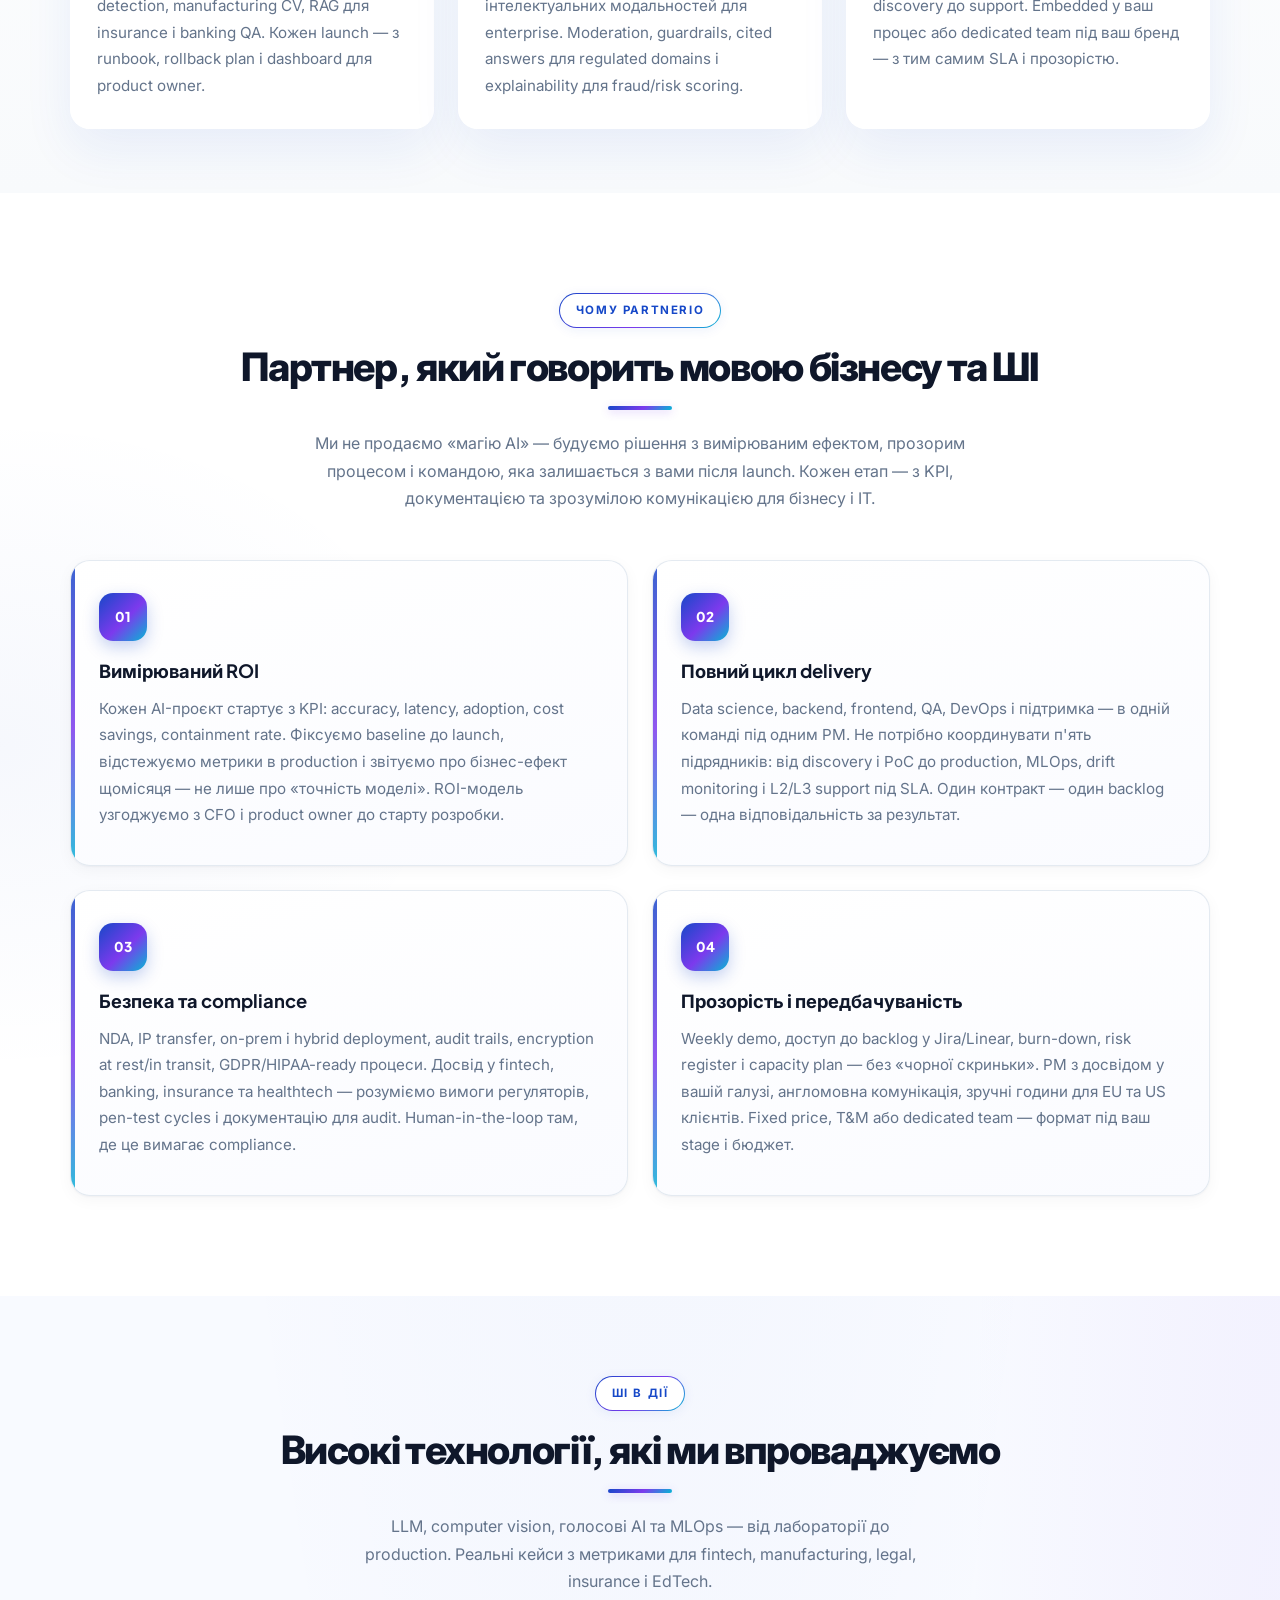
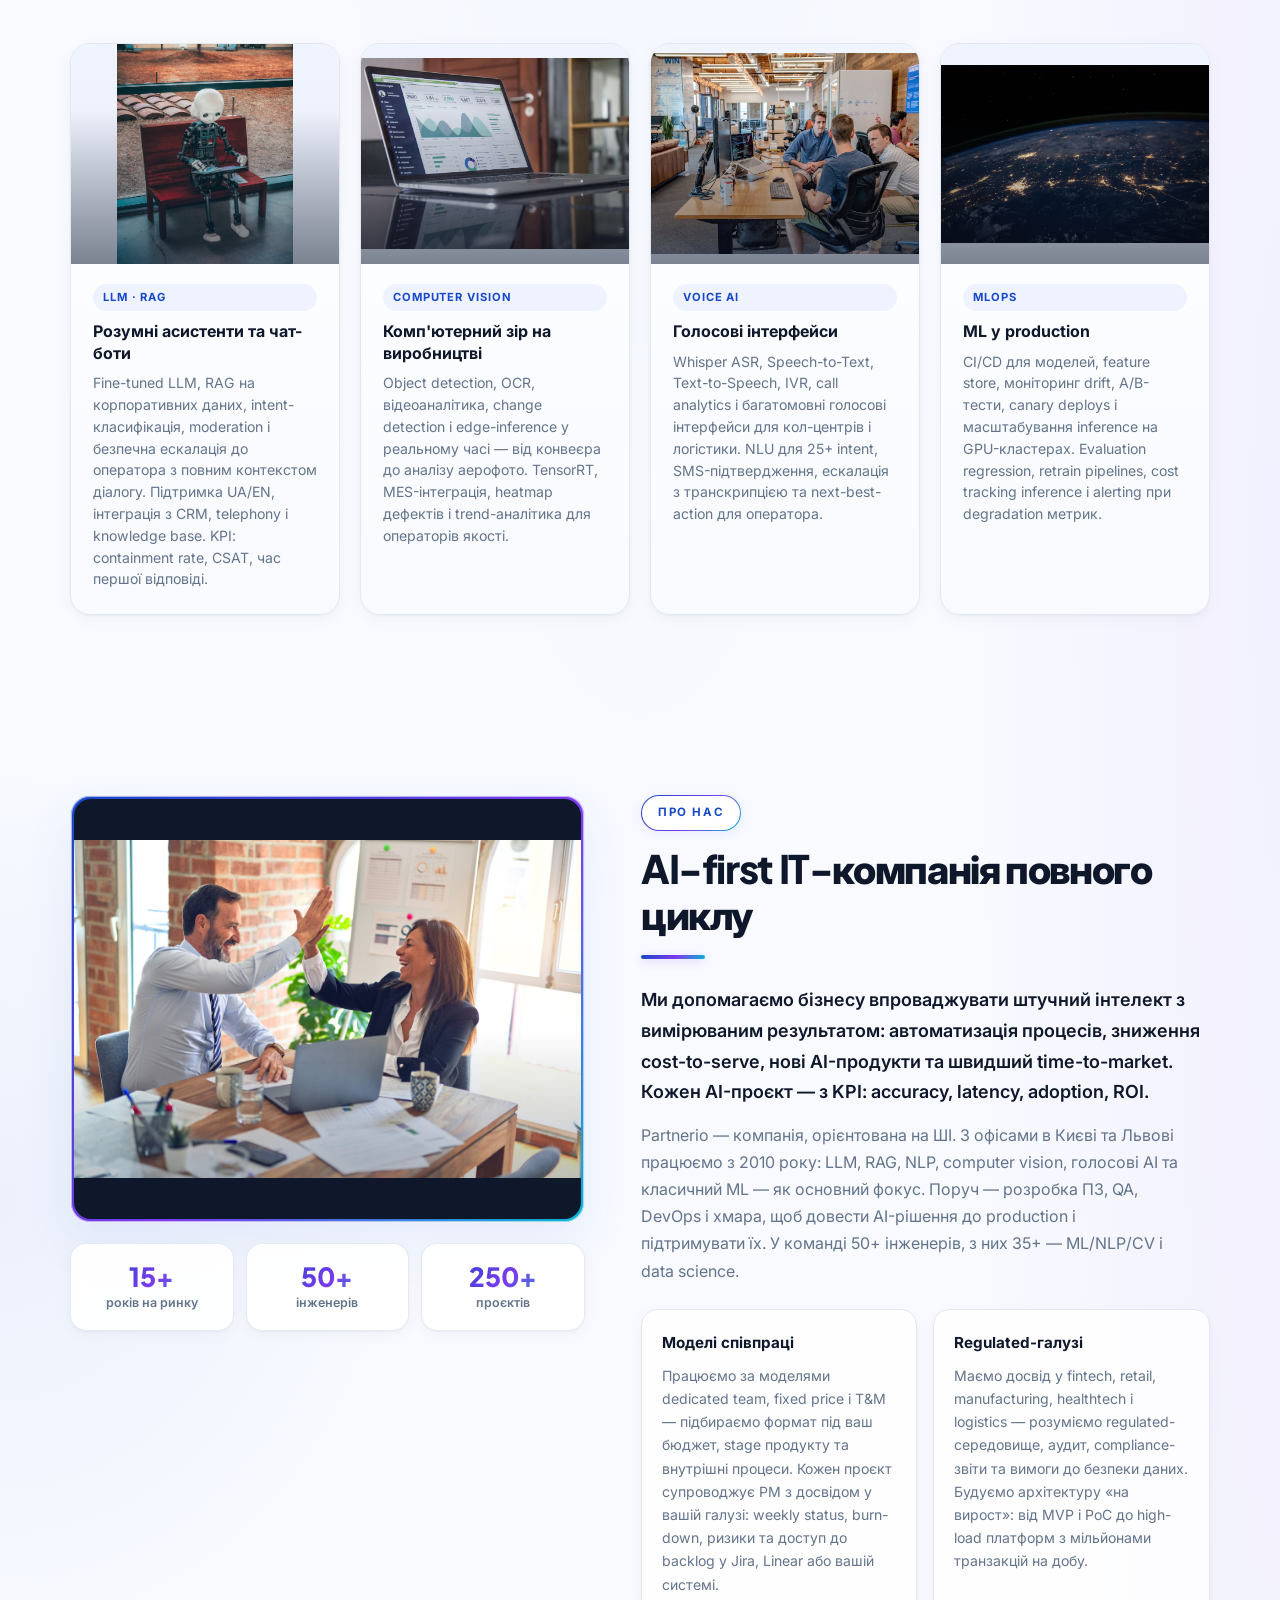
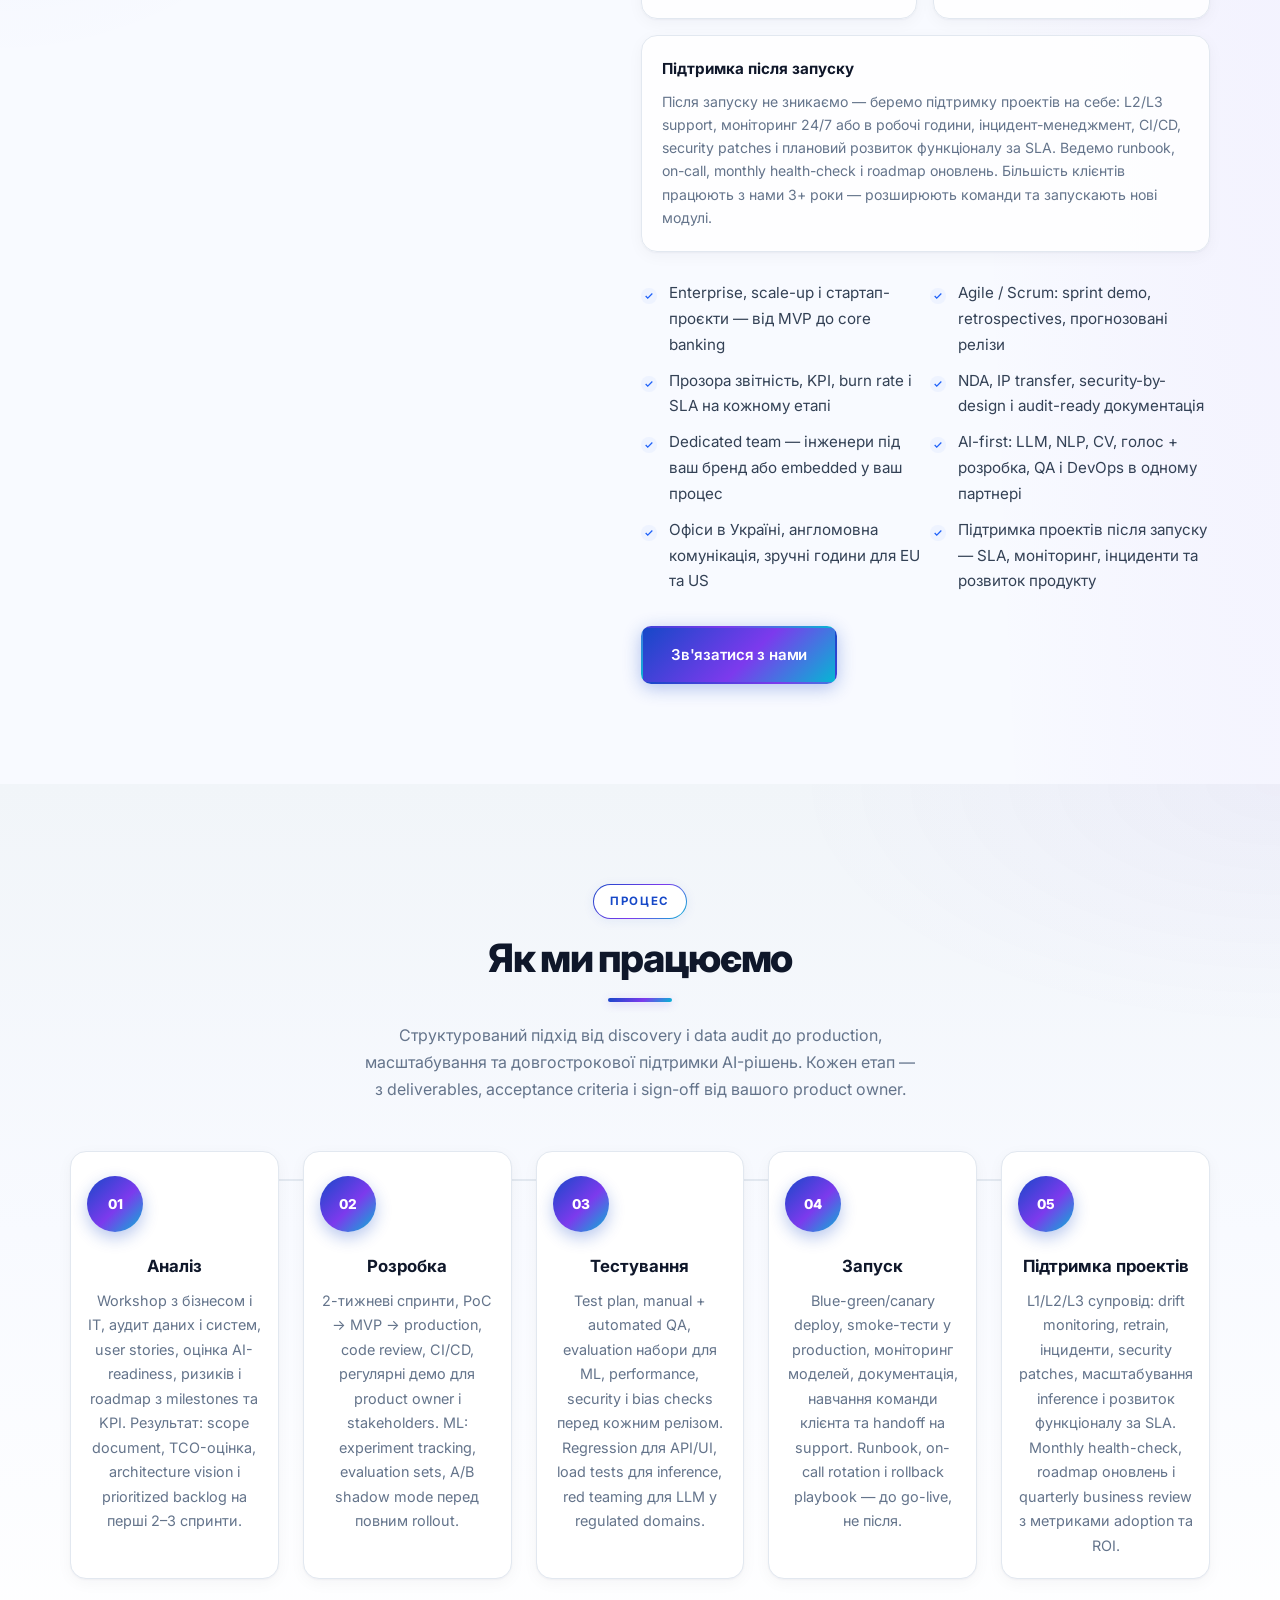
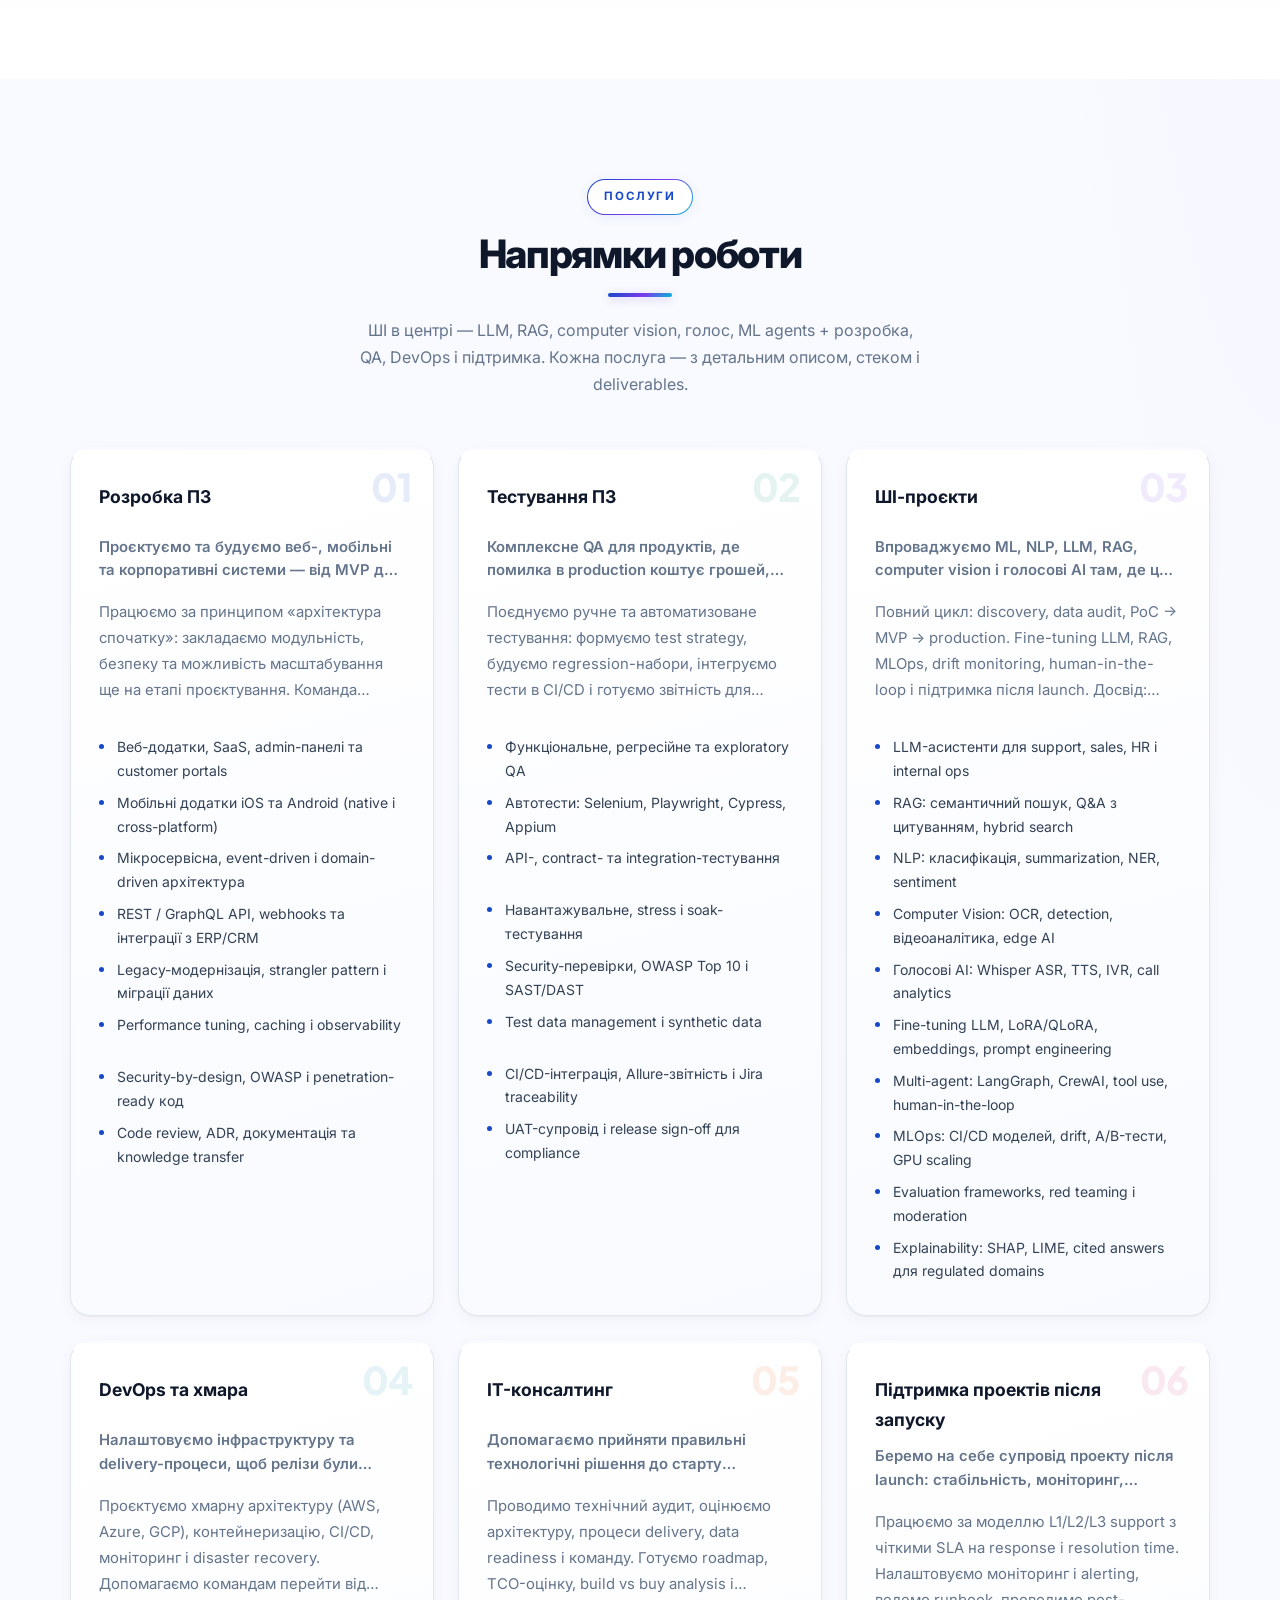
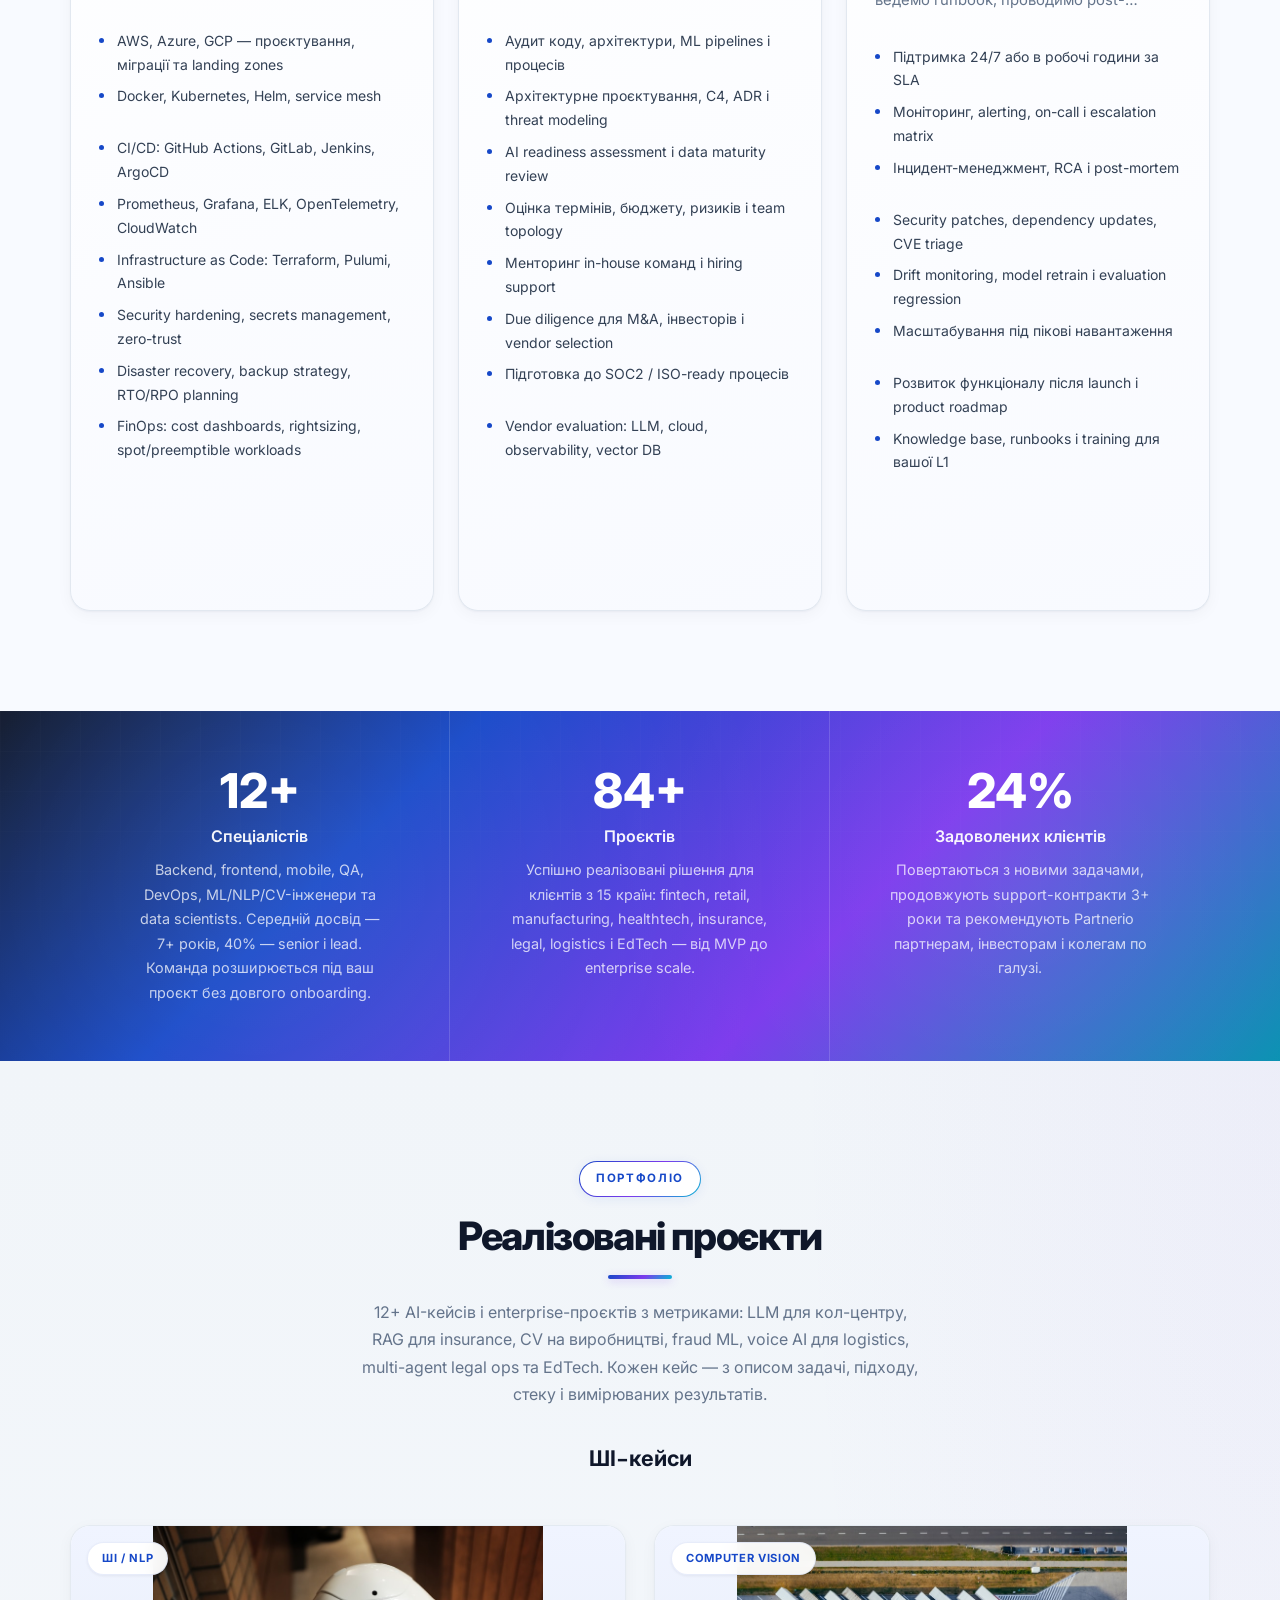
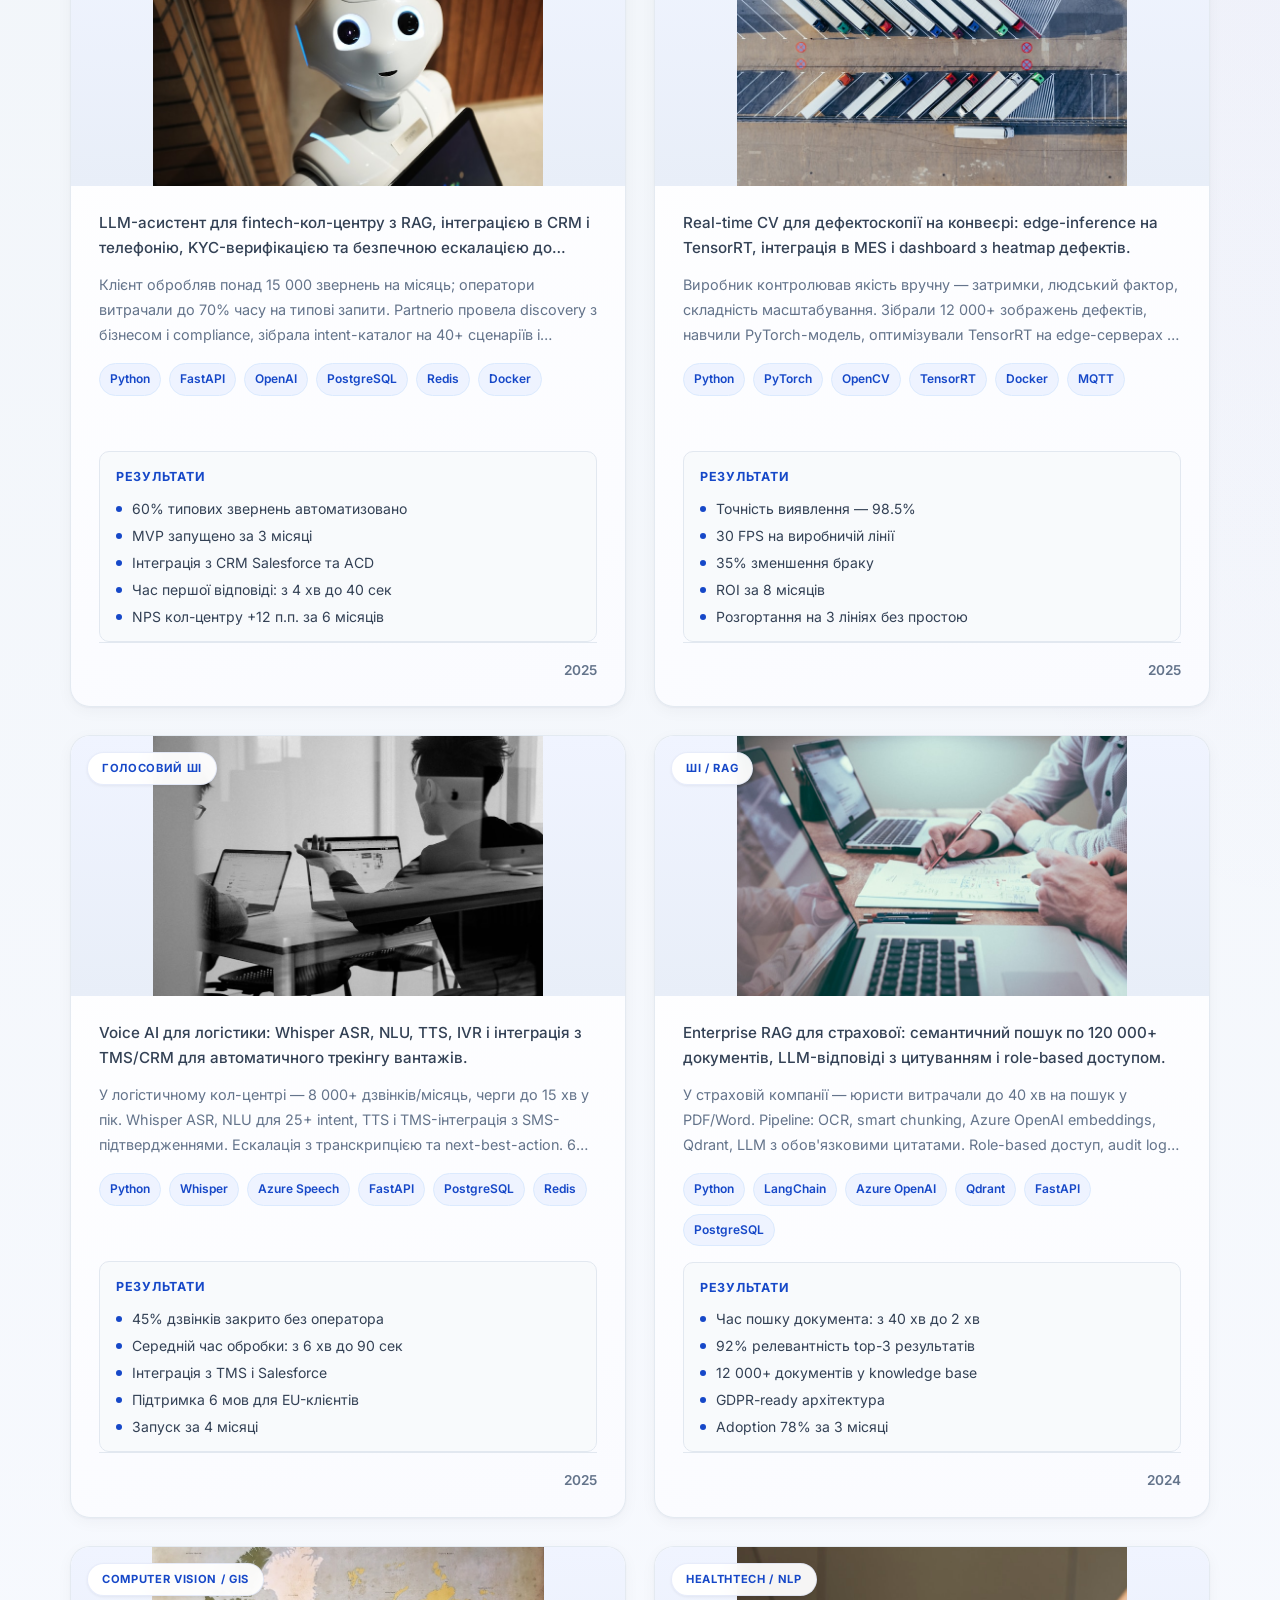
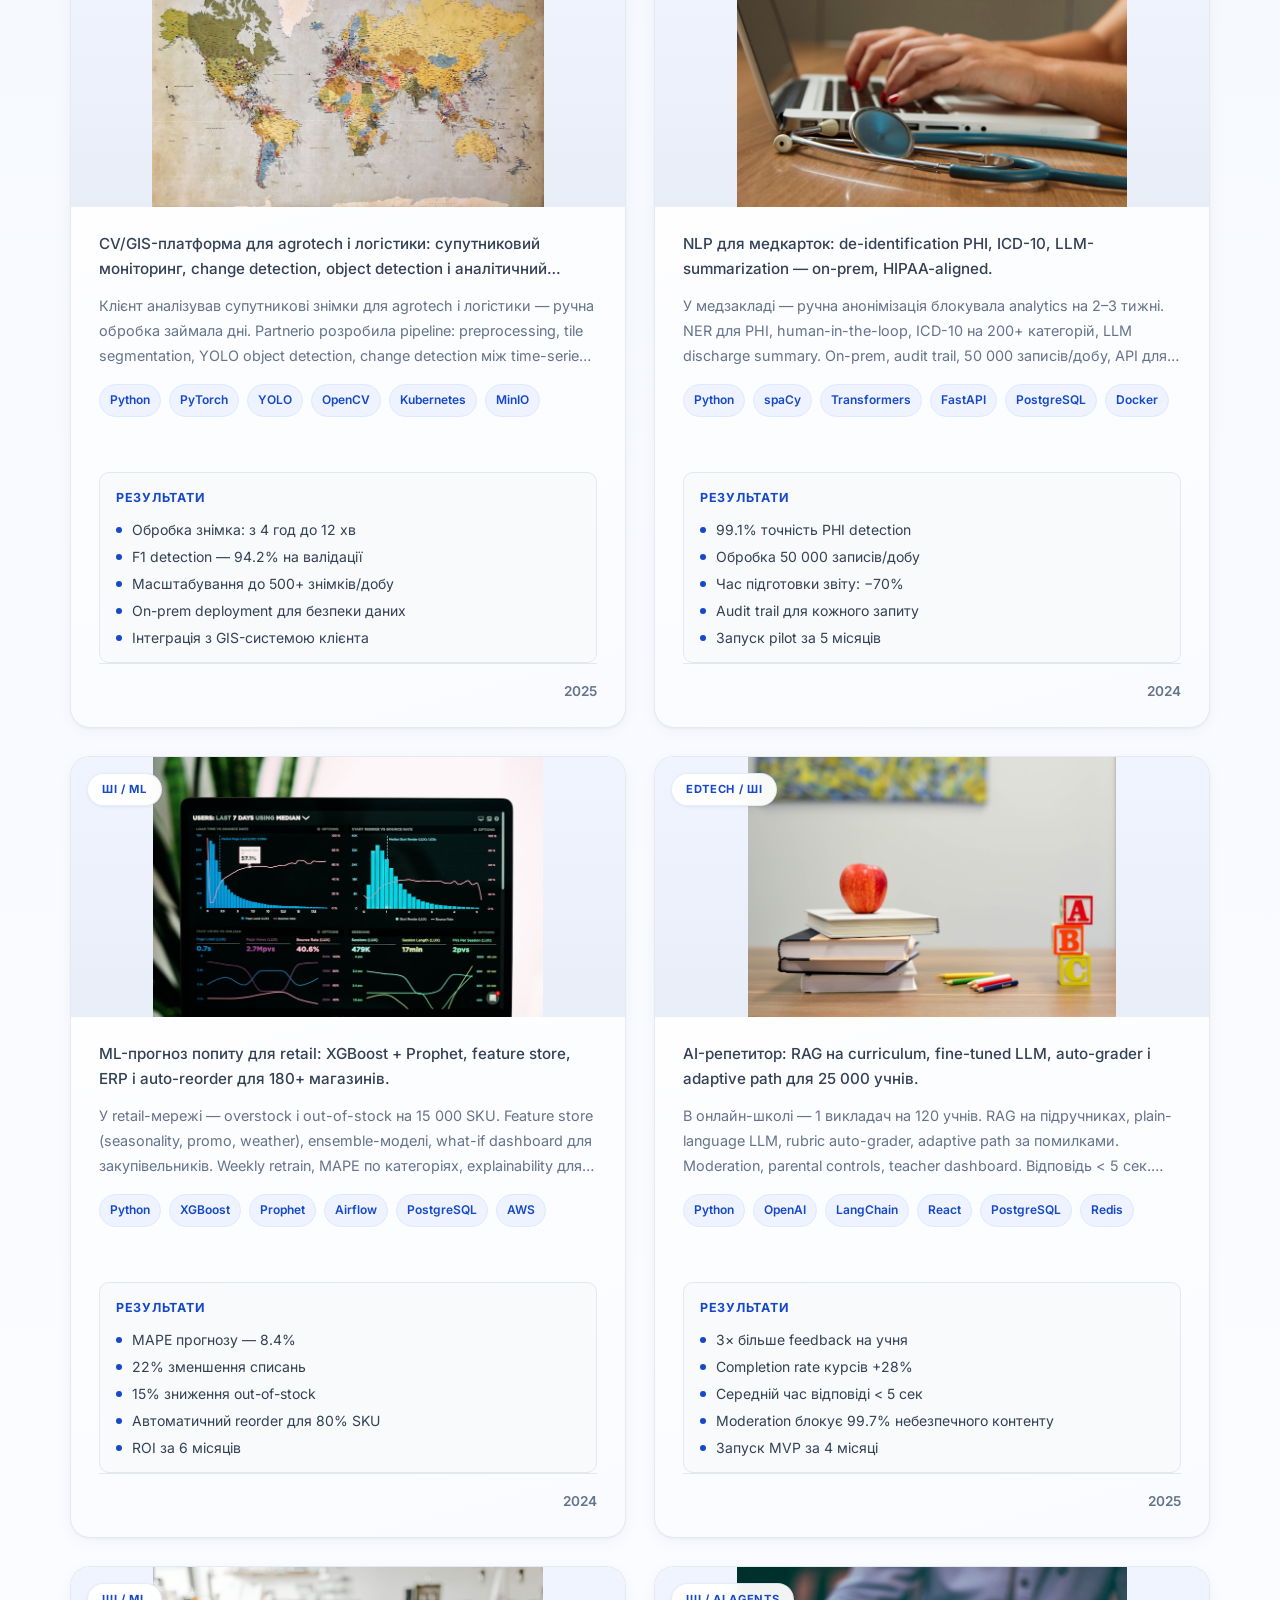
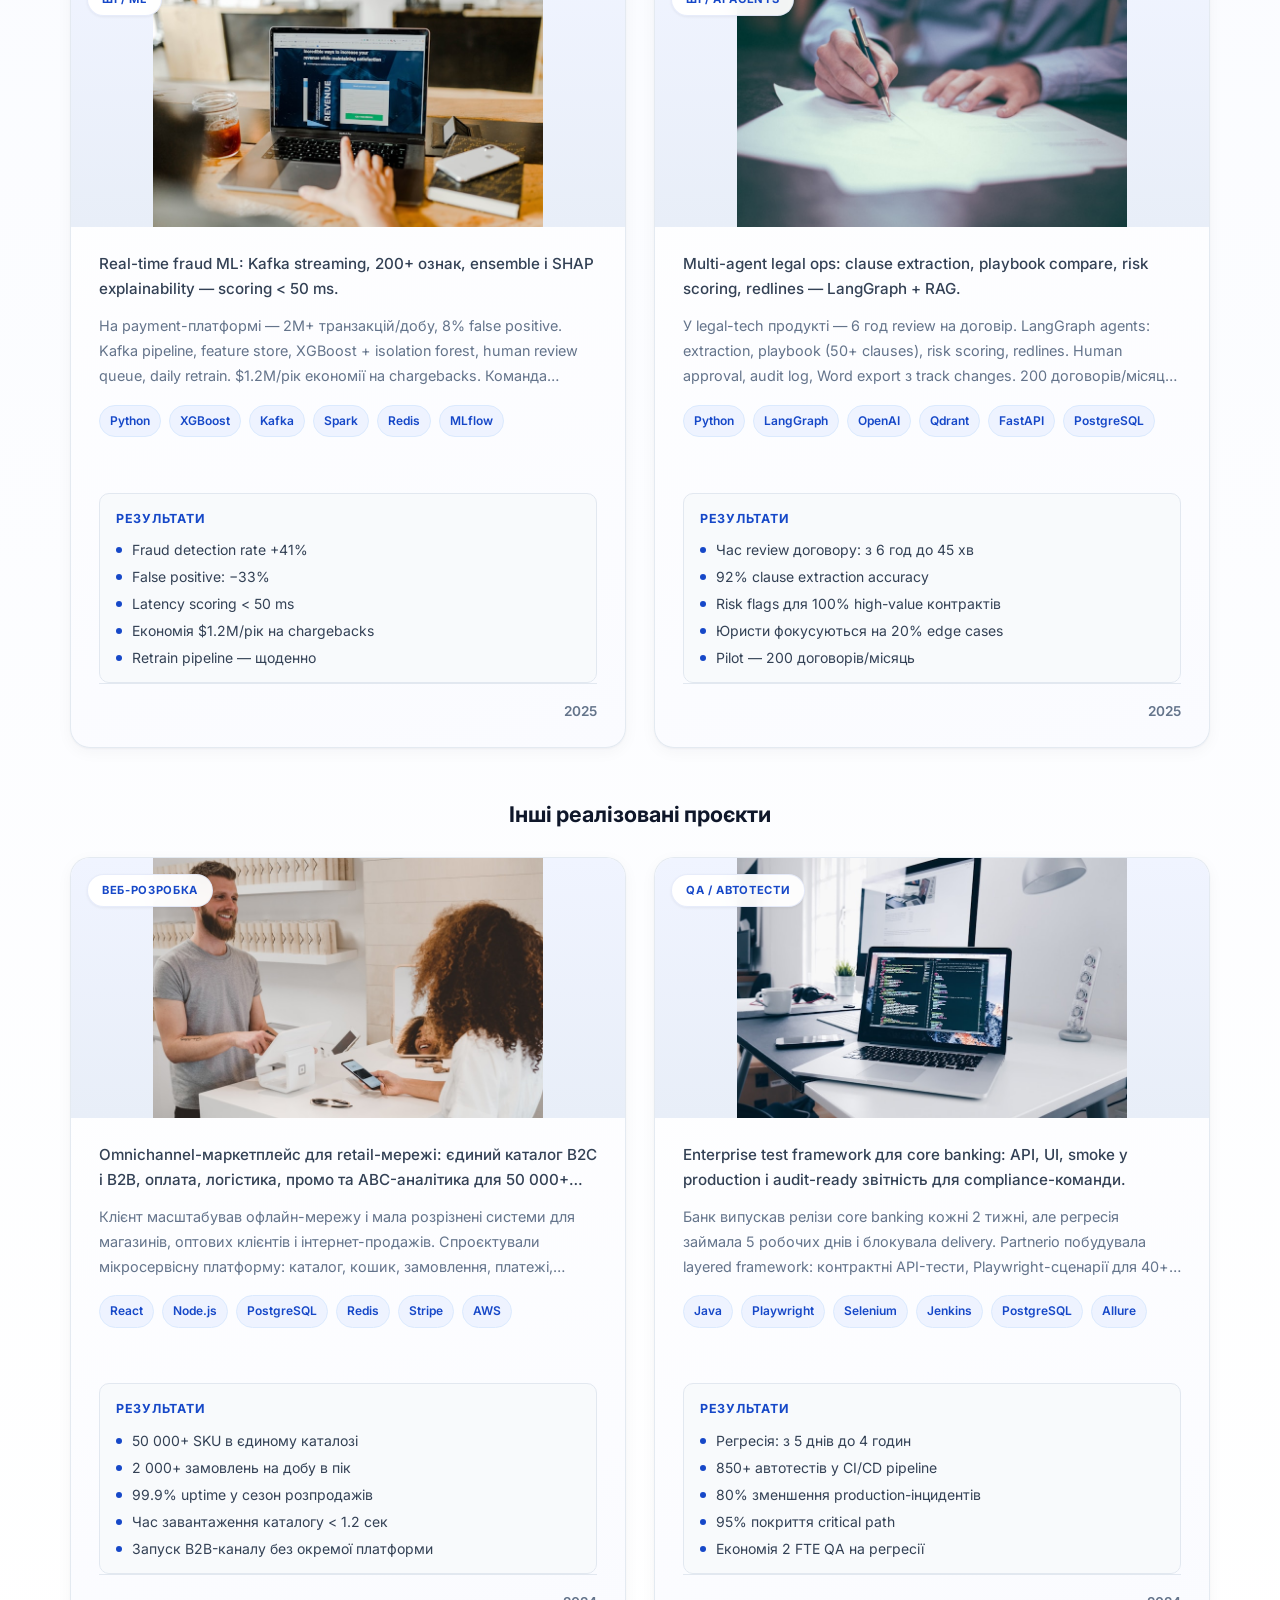
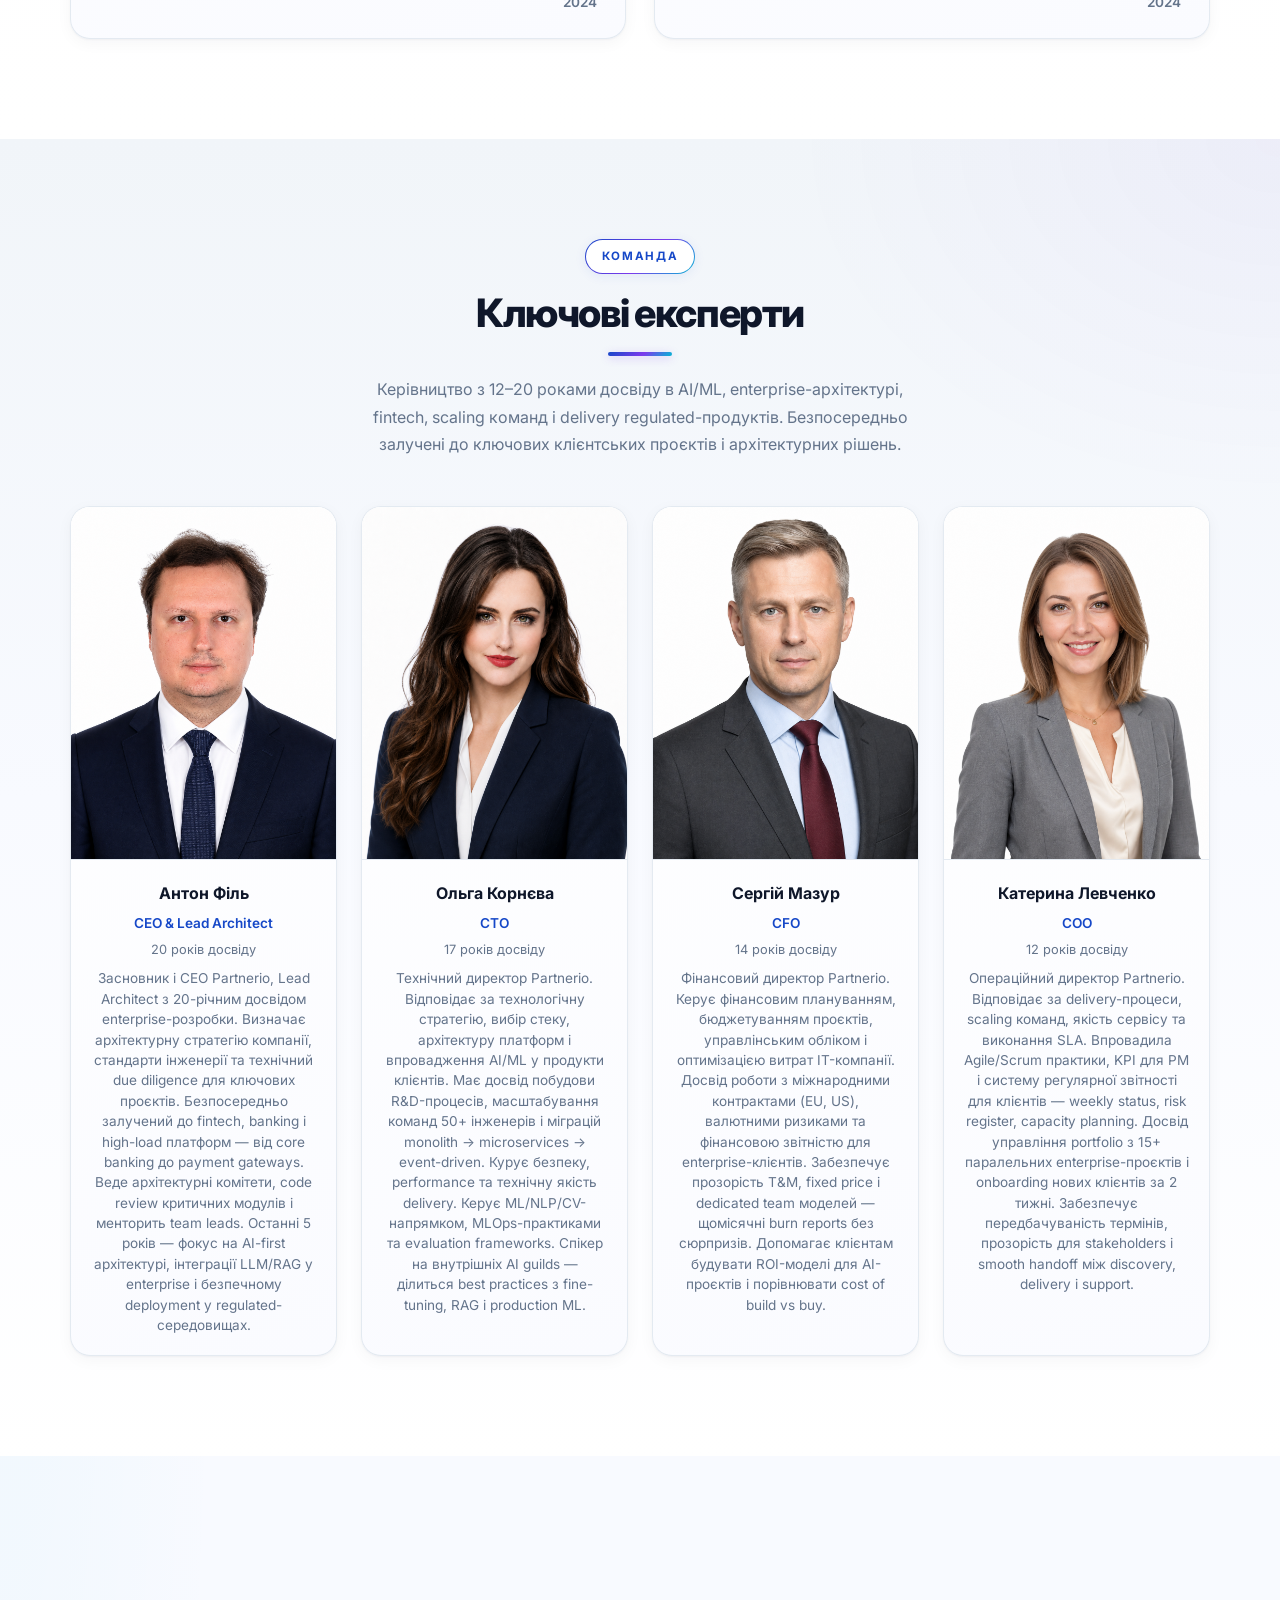
==== commit 20c56868: "fixes" ====
--- a/index.html
+++ b/index.html
@@ -335,7 +335,7 @@
               <p data-i18n="about.body3">Маємо досвід у fintech, retail, manufacturing, healthtech і logistics — розуміємо regulated-середовище, аудит, compliance-звіти та вимоги до безпеки даних. Будуємо архітектуру «на вирост»: від MVP і PoC до high-load платформ з мільйонами транзакцій на добу.</p>
             </article>
             <article class="about__highlight about__highlight--wide">
-              <h3 data-i18n="about.h3">Підтримка після launch</h3>
+              <h3 data-i18n="about.h3">Підтримка після запуску</h3>
               <p data-i18n="about.body4">Після запуску не зникаємо — беремо підтримку проектів на себе: L2/L3 support, моніторинг 24/7 або в робочі години, інцидент-менеджмент, CI/CD, security patches і плановий розвиток функціоналу за SLA. Ведемо runbook, on-call, monthly health-check і roadmap оновлень. Більшість клієнтів працюють з нами 3+ роки — розширюють команди та запускають нові модулі.</p>
             </article>
           </div>
